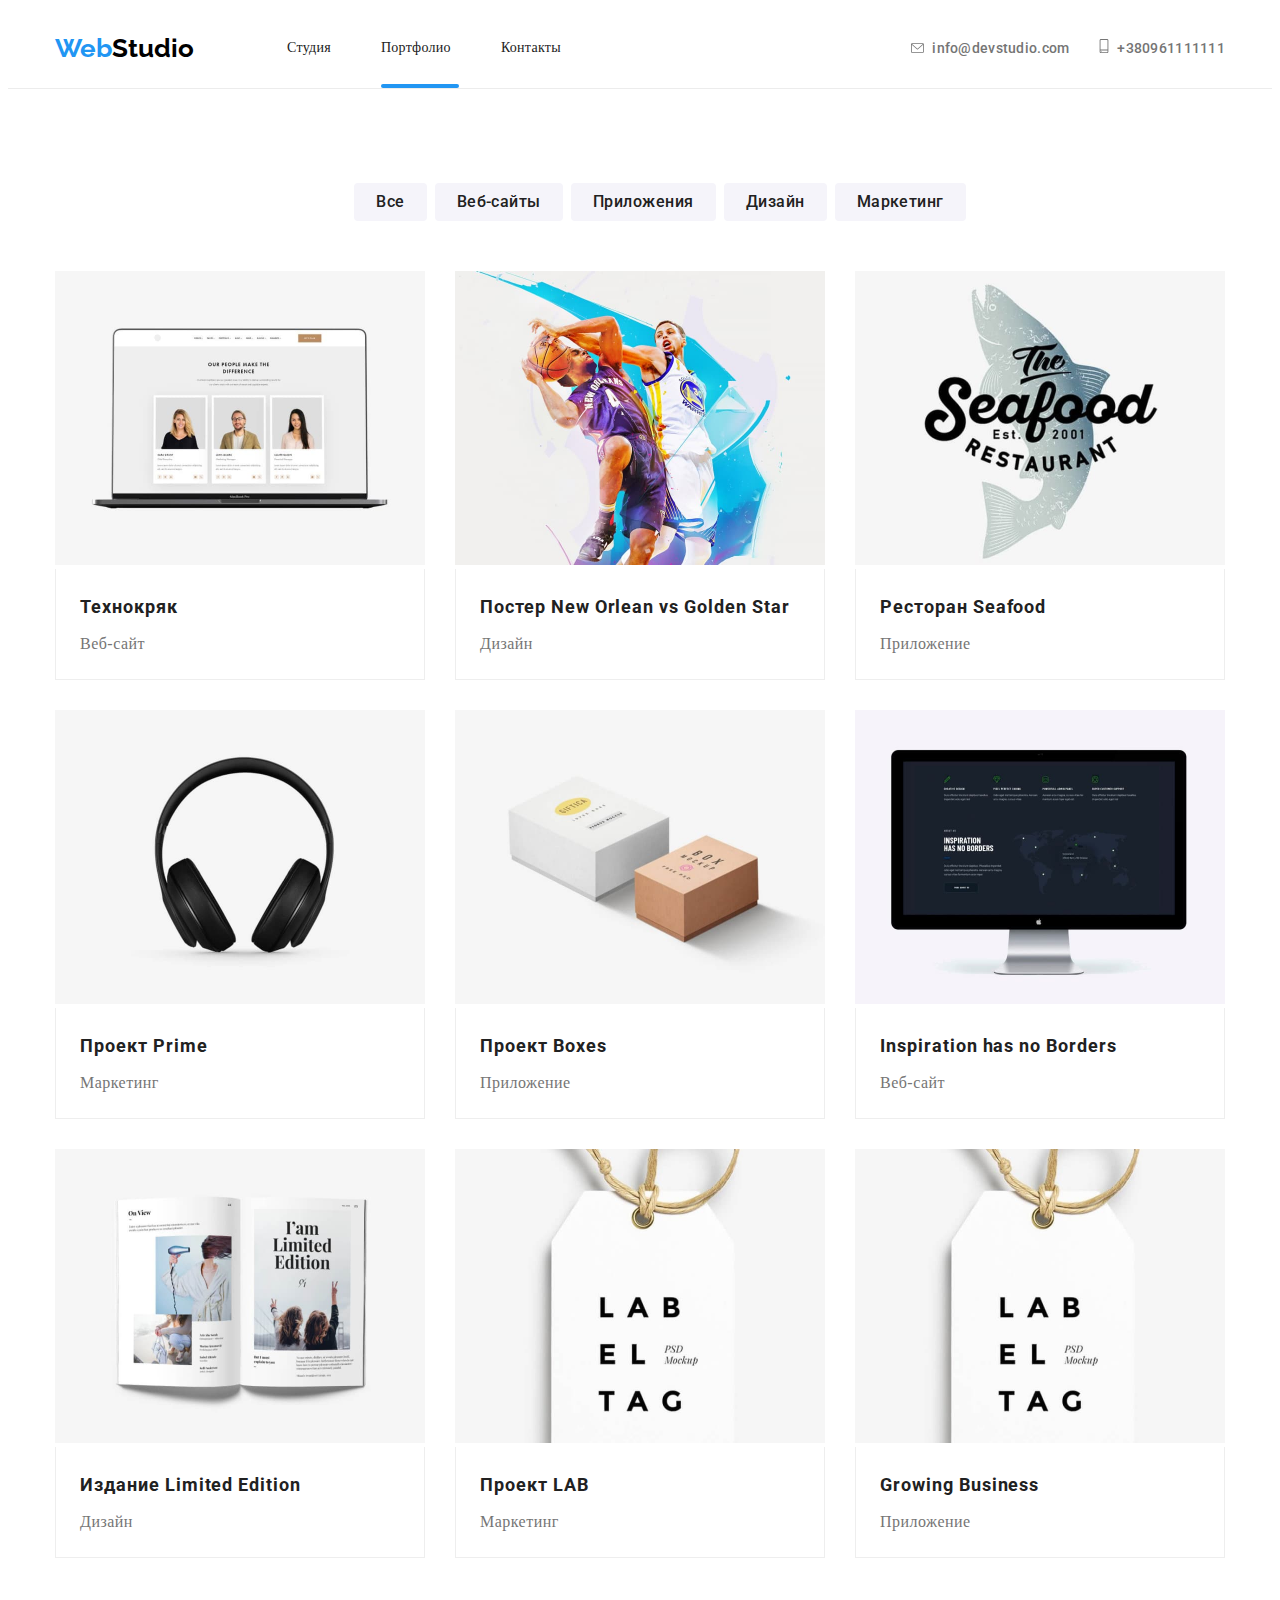
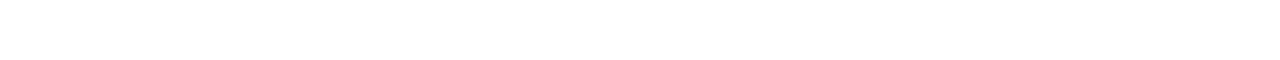
==== portfolio.html @ e7c4af2c "add photo" ====
<!DOCTYPE html>
<html lang="ru">
<head>
    <meta charset="UTF-8">
    <meta http-equiv="X-UA-Compatible" content="IE=edge">
    <meta name="viewport" content="width=device-width, initial-scale=1.0">
    <title>Document</title>
    <link rel="preconnect" href="https://fonts.googleapis.com">
    <link rel="preconnect" href="https://fonts.gstatic.com" crossorigin>
    <link href="https://fonts.googleapis.com/css2?family=Montserrat:wght@400;700&family=Raleway:wght@700&family=Roboto:wght@400;500;700&display=swap" rel="stylesheet">
    <link rel="stylesheet" href="https://cdnjs.cloudflare.com/ajax/libs/modern-normalize/1.1.0/modern-normalize.min.css" integrity="sha512-wpPYUAdjBVSE4KJnH1VR1HeZfpl1ub8YT/NKx4PuQ5NmX2tKuGu6U/JRp5y+Y8XG2tV+wKQpNHVUX03MfMFn9Q==" crossorigin="anonymous" referrerpolicy="no-referrer"/>
    <link rel="stylesheet" href="./css/main.min.css">
</head>
<body class="body-portfolio">
    <!--Header-->
        <header class="page-header">
            <div class="container nav">
            <a href="./index.html" target="_self" class="logo">Web<span class="logo__inner">Studio</span></a>
            <button class="mobile-nav" type="button">
                <svg class="mobile-nav__image" width="24" height="16">
                    <use href="./images/menu_24px.svg#mobile-nav"></use>
                    <use href="./images/spraitlast.svg#icon-close-black"></use>
                </svg>
            </button>
            <nav class="main-nav">
                <ul class="main-nav__list">
                    <li class="main-nav__item"><a class="main-nav__link" href="./index.html">Студия</a></li>
                    <li class="main-nav__item"><a class="main-nav__link link--doubleunderline" href="./portfolio.html">Портфолио</a></li>
                    <li class="main-nav__item"><a class="main-nav__link" href="">Контакты</a></li>
                </ul>
            </nav>
                <ul class="contact">
                    <li class="contact__item">
                        <a class="contact__link" href="mailto:info@devstudio.com">
                            <svg class="contact__icon" width="16" height="12">
                            <use href="./images/spraitlast.svg#icon-envelope"></use>
                            </svg>info@devstudio.com
                        </a>
                    </li>
                    <li class="contact__item">
                        <a class="contact__link" href="tel:+380961111111">
                            <svg class="contact__icon contact__icon--phone" width="10" height="16">
                            <use href="./images/spraitlast.svg#icon-smartphone"></use>
                            </svg>+380961111111
                        </a>
                    </li>
                </ul>
            </div>
        </header>
    <!--Main content-->
    <main class="main">
        <section class="section filter">
            <h1 class="filter__title">Список работ</h1>
            <ul class="filter__list">
                <li class="filter__item"><button type="button" class="button-secondary">Все</button></li>
                <li class="filter__item"><button type="button" class="button-secondary">Веб-сайты</button></li>
                <li class="filter__item"><button type="button" class="button-secondary">Приложения</button></li>
                <li class="filter__item"><button type="button" class="button-secondary">Дизайн</button></li>
                <li class="filter__item"><button type="button" class="button-secondary">Маркетинг</button></li>
            </ul>
            <div class="container examples">
            <ul class="examples__list">
                <li class="examples__item">
                    <a class="examples__link" href="index.html">
                        <div class="examples__overlay">
                            <p class="examples__text">Ресурс предлагает комплексные предложения с разным уровнем функционала и сервисов. Все это
                                позволит посетителю получить
                                исчерпывающие сведения о компании или частном лице.</p>
                            <picture class="examples__picture">
                                <source srcset="./images/project/project-desktop1x.jpg 1200px, 
                                    ./images/project/project-desktop2x.jpg 2x", media="(min-width:1200px)" />
                                <source srcset="./images/project/project1-tab1.jpg    1x,
                                    ./images/project/project1-tab2.jpg 2x",
                                    media="(min-width:768px)" />
                                <img class="" srcset="./images/project/project1-mob2.jpg" src="./images/project/project1-mob1.jpg"
                                 alt="project1" />
                            </picture>
                        </div>
                        <div class="examples__wrapper">
                            <h2 class="examples__title">Технокряк</h2>
                            <p class="examples__paragraph">Веб-сайт</p>
                        </div>
                    </a>
                </li>
                <li class="examples__item">
                    <a class="examples__link" href="index.html">
                        <div class="examples__overlay">
                            <p class="examples__text">Ресурс предлагает комплексные предложения с разным уровнем функционала и сервисов. Все это
                                позволит посетителю получить
                                исчерпывающие сведения о компании или частном лице.</p>
                            <picture class="examples__picture">
                                <source srcset="./images/project/project2-deskt1.jpg 1200px, 
                                    ./images/project/project2-deskt2.jpg 2x", media="(min-width:1200px)" />
                                <source srcset="./images/project/project2-tab1.jpg    1x,
                                    ./images/project/project2-tab2.jpg 2x", media="(min-width:768px)" />
                                <img class="" srcset="./images/project/project2-mob2.jpg" src="./images/project/project2-mob1.jpg" alt="project1" />
                            </picture>
                        </div>
                        <div class="examples__wrapper">
                            <h2 class="examples__title">Постер New Orlean vs Golden Star</h2>
                            <p class="examples__paragraph">Дизайн</p>
                        </div>
                    </a>
                </li>
                <li class="examples__item">
                    <a class="examples__link" href="index.html">
                        <div class="examples__overlay">
                            <p class="examples__text">Ресурс предлагает комплексные предложения с разным уровнем функционала и сервисов. Все это
                                позволит посетителю получить
                                исчерпывающие сведения о компании или частном лице.</p>
                            <picture class="examples__picture">
                                <source srcset="./images/project/project3-deskt1.jpg 1200px, 
                                    ./images/project/project3-deskt2.jpg 2x" , media="(min-width:1200px)" />
                                <source srcset="./images/project/project3-tab1.jpg    1x,
                                    ./images/project/project3-tab2.jpg 2x" , media="(min-width:768px)" />
                                <img class="" srcset="./images/project/project3-mob2.jpg" src="./images/project/project3-mob1.jpg" alt="project1" />
                            </picture>
                        </div>
                        <div class="examples__wrapper">
                            <h2 class="examples__title">Ресторан Seafood</h2>
                            <p class="examples__paragraph">Приложение</p>
                        </div>
                    </a>
                </li>
                <li class="examples__item">
                    <a class="examples__link" href="index.html">
                        <div class="examples__overlay">
                            <p class="examples__text">Ресурс предлагает комплексные предложения с разным уровнем функционала и сервисов. Все это
                                позволит посетителю получить
                                исчерпывающие сведения о компании или частном лице.</p>
                            <picture class="examples__picture">
                                <source srcset="./images/project/project4-deskt1.jpg 1200px, 
                                    ./images/project/project4-deskt2.jpg 2x" , media="(min-width:1200px)" />
                                <source srcset="./images/project/project4-tab1.jpg    1x,
                                    ./images/project/project4-tab2.jpg 2x" , media="(min-width:768px)" />
                                <img class="" srcset="./images/project/project4-mob2.jpg" src="./images/project/project4-mob1.jpg" alt="project1" />
                            </picture>
                        </div>
                        <div class="examples__wrapper">
                            <h2 class="examples__title">Проект Prime</h2>
                            <p class="examples__paragraph">Маркетинг</p>
                        </div>
                    </a>
                </li>
                <li class="examples__item">
                    <a class="examples__link" href="index.html">
                        <div class="examples__overlay">
                            <p class="examples__text">Ресурс предлагает комплексные предложения с разным уровнем функционала и сервисов. Все это
                                    позволит посетителю получить
                                    исчерпывающие сведения о компании или частном лице.</p>
                            <picture class="examples__picture">
                                <source srcset="./images/project/project5-deskt1.jpg 1200px, 
                                    ./images/project/project5-deskt2.jpg 2x" , media="(min-width:1200px)" />
                                <source srcset="./images/project5-tab1.jpg    1x,
                                    ./images/project/project5-tab2.jpg 2x" , media="(min-width:768px)" />
                                <img class="" srcset="./images/project/project5-mob2.jpg" src="./images/project/project5-mob1.jpg" alt="project1" />
                            </picture>
                        </div>
                        <div class="examples__wrapper">
                            <h2 class="examples__title">Проект Boxes</h2>
                            <p class="examples__paragraph">Приложение</p>
                        </div>
                    </a>
                </li>
                <li class="examples__item">
                    <a class="examples__link" href="index.html">
                        <div class="examples__overlay">
                            <p class="examples__text">Ресурс предлагает комплексные предложения с разным уровнем функционала и сервисов. Все это
                                позволит посетителю получить
                                исчерпывающие сведения о компании или частном лице.</p>
                            <picture class="examples__picture">
                                <source srcset="./images/project/project6-deskt1.jpg 1200px, 
                                    ./images/project/project6-deskt2.jpg 2x" , media="(min-width:1200px)" />
                                <source srcset="./images/project6-tab1.jpg    1x,
                                    ./images/project/project6-tab2.jpg 2x" , media="(min-width:768px)" />
                                <img class="" srcset="./images/project/project6-mob2.jpg" src="./images/project/project6-mob1.jpg" alt="project1" />
                            </picture>
                        </div>
                        <div class="examples__wrapper">
                            <h2 class="examples__title">Inspiration has no Borders</h2>
                            <p class="examples__paragraph">Веб-сайт</p>
                        </div>
                    </a>
                </li>
                <li class="examples__item">
                    <a class="examples__link" href="index.html">
                        <div class="examples__overlay">
                            <p class="examples__text">Ресурс предлагает комплексные предложения с разным уровнем функционала и сервисов. Все это
                                позволит посетителю получить
                                исчерпывающие сведения о компании или частном лице.</p>
                            <picture class="examples__picture">
                                <source srcset="./images/project/project7-deskt1.jpg 1200px, 
                                    ./images/project/project7-deskt2.jpg 2x" , media="(min-width:1200px)" />
                                <source srcset="./images/project7-tab1.jpg    1x,
                                    ./images/project/project7-tab2.jpg 2x" , media="(min-width:768px)" />
                                <img class="" srcset="./images/project/project7-mob2.jpg" src="./images/project/project7-mob1" alt="project1" />
                            </picture>
                        </div>
                        <div class="examples__wrapper">
                            <h2 class="examples__title">Издание Limited Edition</h2>
                            <p class="examples__paragraph">Дизайн</p>
                        </div>
                    </a>
                </li>
                <li class="examples__item">
                    <a class="examples__link" href="index.html">
                        <div class="examples__overlay">
                            <p class="examples__text">Ресурс предлагает комплексные предложения с разным уровнем функционала и сервисов. Все это
                                позволит посетителю получить
                                исчерпывающие сведения о компании или частном лице.</p>
                            <picture class="examples__picture">
                                <source srcset="./images/project/project8-deskt1.jpg 1200px, 
                                    ./images/project/project8-deskt2.jpg 2x" , media="(min-width:1200px)" />
                                <source srcset="./images/project8-tab1.jpg    1x,
                                    ./images/project/project8-tab2.jpg 2x" , media="(min-width:768px)" />
                                <img class="" srcset="./images/project/project8-mob2.jpg" src="./images/project/project8-mob1" alt="project1" />
                            </picture>
                        </div>
                        <div class="examples__wrapper">
                            <h2 class="examples__title">Проект LAB</h2>
                            <p class="examples__paragraph">Маркетинг</p>
                        </div>
                    </a>
                </li>
                <li class="examples__item">
                    <a class="examples__link" href="index.html">
                        <div class="examples__overlay">
                            <p class="examples__text">Ресурс предлагает комплексные предложения с разным уровнем функционала и сервисов. Все это позволит посетителю получить
                            исчерпывающие сведения о компании или частном лице.</p>
                            <picture class="examples__picture">
                                <source srcset="./images/project/project8-deskt1.jpg 1200px, 
                                    ./images/project/project8-deskt2.jpg 2x" , media="(min-width:1200px)" />
                                <source srcset="./images/project8-tab1.jpg    1x,
                                    ./images/project/project8-tab2.jpg 2x" , media="(min-width:768px)" />
                                <img class="" srcset="./images/project/project8-mob2.jpg" src="./images/project/project8-mob1" alt="project1" />
                            </picture>
                        </div>
                        <div class="examples__wrapper">
                            <h2 class="examples__title">Growing Business</h2>
                            <p class="examples__paragraph">Приложение</p>
                        </div>
                    </a>
                </li>
            </ul>
            </div>
        </section>
    </main>
    <!--Footer-->
    <!-- <footer class="footer-main">
        <div class="footer-main__wrapper">
            <div class="container footer">
                <a href="./index.html" class="logo">Web<span class="logo__label">Studio</span></a>
                <address>
                    <ul class="footer__list">
                        <li class="footer__item"><a href="./index.html" class="footer__adress">г. Киев, пр-т Леси Украинки,
                                26</a></li>
                        <li class="footer__item"><a href="mailto:info@example.com" class="footer__link">info@example.com</a>
                        </li>
                        <li class="footer__item"><a href="tel:380991111111" class="footer__link">+380991111111</a></li>
                    </ul>
                </address>
            </div>
            <div class="footer-network">
            <h2 class="footer-network__title">Присоединяйтесь</h3>
                <ul class="footer-network__list">
                    <li class="footer-network__item">
                        <a class="footer-network__link" href="">
                            <svg class="footer-network__image" width="20" height="20">
                                <use href="./images/spraitlast.svg#icon-instagram2"></use>
                            </svg>
                        </a>
                    </li>
                    <li class="footer-network__item">
                        <a class="footer-network__link" href="">
                            <svg class="footer-network__image" width="20" height="20">
                                <use href="./images/spraitlast.svg#icon-twitter1"></use>
                            </svg>
                        </a>
                    </li>
                    <li class="footer-network__item">
                        <a class="footer-network__link" href="">
                            <svg class="footer-network__image" width="20" height="20">
                                <use href="./images/spraitlast.svg#icon-facebook1"></use>
                            </svg>
                        </a>
                    </li>
                    <li class="footer-network__item">
                        <a class="footer-network__link" href="">
                            <svg class="footer-network__image" width="20" height="20">
                                <use href="./images/spraitlast.svg#icon-linkedin-1"></use>
                            </svg>
                        </a>
                    </li>
                </ul>
            </div>
            <form class="email-form" name="signup_form" autocomplete="on" novalidate>
                <h3 class="email-form__title">Подпишитесь на рассылку</h3>
                <label class="email-form__label">
                    <input class="email-form__input" type="email" name="email" placeholder="E-mail" />
                </label>
                <button class="email-button" type="submit"><span class="email-button__label">Подписаться</span>
                    <svg class="email-button__image" width="24" height="24">
                        <use href="./images/spraitlast.svg#icon-icon-send"></use>
                    </svg>
                </button>
            </form>
            </div>
        </div>
    </footer> -->
</body>

</html>
---- css/main.min.css ----
.html{box-sizing:border-box}*,*::before,*::after{box-sizing:border-box}.body{background-color:var(--main-white-color);color:var(--primary-text-color);font-family:Roboto,sans-serif;letter-spacing:.03em;font-style:normal}.section{padding:60px 0;max-width:480px;margin:0 auto;padding-left:15px;padding-right:15px}@media screen and (min-width: 768px){.section{padding:60px 0;max-width:768px;margin:0 auto}}@media screen and (min-width: 1200px){.section{padding:94px 0;max-width:1600px;margin:0 auto}}.container{max-width:480px;width:100%;margin:0 auto;margin-left:0;margin-right:0;padding-left:15px;padding-right:15px}@media screen and (min-width: 768px){.container{max-width:768px;margin:0 auto;padding-left:15px;padding-right:15px}}@media screen and (min-width: 1200px){.container{max-width:1200px;margin:0 auto;padding-left:15px;padding-right:15px;padding-bottom:0;padding-top:0}}.logo{color:#2196f3;font-family:"Raleway",sans-serif;font-weight:700;font-size:24px;line-height:2.01;text-decoration:none;margin-bottom:0}@media screen and (min-width: 768px){.logo{color:#2196f3;font-family:"Raleway",sans-serif;font-weight:700;font-size:24px;line-height:1.17;text-decoration:none;margin-bottom:0}}@media screen and (min-width: 1200px){.logo{color:#2196f3;font-family:"Raleway",sans-serif;font-weight:700;font-size:26px;line-height:1.19;text-decoration:none;margin-bottom:0}}.logo>.logo__label{color:#fff}.page-header{background-color:#fff;border-bottom:1px solid #ececec}.nav{display:flex;justify-content:space-between;margin:0 auto}@media screen and (min-width: 768px){.nav{display:flex;align-items:center;justify-content:center;padding-bottom:0;padding-top:0;margin:0 auto}}@media screen and (min-width: 1200px){.nav{width:1200px;margin:0 auto;margin-left:auto;margin-right:auto;padding-left:15px;padding-right:15px}}.logo__inner{color:#000}.main-nav{background-color:#fff;color:#212121;letter-spacing:.02em}.main-nav__list{display:none}@media screen and (min-width: 768px){.main-nav__list{display:flex;margin-left:93px;margin-top:0;margin-bottom:0;padding:0;color:#212121;list-style-type:none}}@media screen and (min-width: 1200px){.main-nav__list{display:flex;margin-left:93px;margin-top:0;margin-bottom:0;padding:0;color:#212121;list-style-type:none}.main-nav__list .main-nav__list .main-nav__item+.main-nav__item{margin-left:50px}}.main-nav__link{display:block;padding-top:32px;padding-bottom:32px;color:#212121;font-weight:500;font-size:14px;line-height:1.14;text-decoration:none;letter-spacing:.02em;transition:color 250ms cubic-bezier(0.4, 0, 0.2, 1);position:relative}.main-nav__link:hover,.main-nav__link:focus{color:#2196f3}.main-nav{display:none}@media screen and (min-width: 768px){.main-nav{display:flex}}@media screen and (min-width: 1200px){.main-nav{display:flex}}@media screen and (min-width: 768px){.main-nav__list{display:flex;margin-left:88px;margin-top:0;margin-bottom:0;padding:0;color:#212121;list-style:none}}@media screen and (min-width: 1200px){.main-nav__list{display:flex;margin-left:93px;margin-top:0;margin-bottom:0;padding:0;color:#212121;list-style:none}}.main-nav__list .main-nav__item+.main-nav__item{margin-left:50px}.main-nav__list .link--underline::after{content:"";position:absolute;min-width:48px;height:4px;left:0;background-color:#2196f3;border-radius:2px;bottom:0;display:inline-block;background-size:cover}.main-nav__list .link--doubleunderline::after{content:"";position:absolute;min-width:78px;height:4px;background-color:#2196f3;border-radius:2px;bottom:0;left:0;display:inline-block;background-size:cover}.link--underline{color:#2196f3;position:relative}.contact{display:none}@media screen and (min-width: 768px){.contact{display:inline-block;background-color:#fff;list-style:none;margin:0;padding:0;margin-left:84px}}@media screen and (min-width: 1200px){.contact{display:flex;background-color:#fff;list-style:none;margin-bottom:0;margin-top:0;margin-left:auto;padding:0;justify-content:center;text-align:center;align-items:flex-end}}.contact.contact__item+.contact__item{margin-left:30px}.contact__item{display:flex;align-items:center;justify-content:center;padding:0;text-align:center;margin-left:0}@media screen and (min-width: 768px){.contact__item{display:inline-block;background-color:#fff;list-style:none;padding:0}.contact__item:not(:last-child){margin-bottom:10px}}@media screen and (min-width: 1200px){.contact__item{display:flex;justify-content:center;align-items:center;padding:0;text-align:center;margin-left:0}.contact__item:not(:last-child){margin-right:30px;margin-bottom:0}}.contact__icon{cursor:pointer;margin-right:8px;fill:#757575;transition:fill 250ms cubic-bezier(0.4, 0, 0.2, 1)}.contact__icon .contact__link:hover,.contact__link:focus .contact__icon{fill:#2196f3}.contact__link{color:#757575;letter-spacing:.02em;text-decoration:none;font-family:"Roboto",sans-serif;font-weight:500;font-size:14px;line-height:1.17;transition:color 250ms cubic-bezier(0.4, 0, 0.2, 1)}@media screen and (min-width: 768px){.contact__link{font-size:12px}.contact__link:not(:last-child){margin-bottom:10px}}@media screen and (min-width: 1200px){.contact__link{font-size:14px}}.contact__link:hover,.contact__link:focus{color:#2196f3}.contact__icon{cursor:pointer;margin-right:10px;fill:#757575;transition:fill 250ms cubic-bezier(0.4, 0, 0.2, 1)}.contact__link:hover .contact__icon,.contact__link:focus .contact__icon{fill:#2196f3}@media screen and (min-width: 768px){.contact__icon{width:13px;height:10px;margin-right:8px}}.mobile-nav{margin-right:0}@media screen and (min-width: 768px){.mobile-nav{display:none}}@media screen and (min-width: 1200px){.mobile-nav{display:none}}@media screen and (min-width: 768px){.contact__icon--phone{width:10px;height:14px}}.hero{background-color:#2f303a;height:400px;padding:118px 0;background-color:#fff;text-align:center;background-image:linear-gradient(rgba(47, 48, 58, 0.4), rgba(47, 48, 58, 0.4)),url("/images/hero-mobile.jpg");background-position:center;background-size:cover;background-repeat:no-repeat}@media screen and (min-width: 768px){.hero{background-image:linear-gradient(rgba(47, 48, 58, 0.4), rgba(47, 48, 58, 0.4)),url("/images/tablet-hero.jpg")}}@media screen and (min-width: 1200px){.hero{height:600px;padding:200px 0;background-image:linear-gradient(rgba(47, 48, 58, 0.4), rgba(47, 48, 58, 0.4)),url("../images/hero.jpg")}}.hero__title{color:#fff;font-weight:900;font-size:26px;line-height:1.36;text-align:center;letter-spacing:.06em;text-transform:uppercase;margin-bottom:30px;margin-top:0}@media screen and (min-width: 1200px){.hero__title{font-size:44px}}.hero__wrapper{text-align:center;position:relative}.hero__button{background-color:#2196f3;color:#fff;font-weight:700;font-size:16px;line-height:1.87;letter-spacing:.06em;cursor:pointer;font-family:inherit;border-radius:4px;min-width:200px;padding:10px 32px}.hero__button:hover,.hero__button:focus{color:var #fff;background-color:#188ce8}.button-secondary{color:#212121;background:#f5f4fa;cursor:pointer;font-weight:500;font-size:16px;line-height:1.62;letter-spacing:.03em;font-family:inherit;border-radius:4px;padding:6px 22px;border:none;font-family:"Roboto",sans-serif}.filter__list .filter__item+.filter__item{margin-left:8px}.button-secondary:hover,.button-secondary:focus{color:#fff;background-color:#2196f3;cursor:pointer;box-shadow:0px 3px 1px rgba(0,0,0,.1),0px 1px 2px rgba(0,0,0,.08),0px 2px 2px rgba(0,0,0,.12)}.chekbox-button{display:block;text-align:center;background-color:#2196f3;border:none;width:200px;padding:10px 55px;align-items:center;margin:0 auto;box-shadow:0px 4px 4px rgba(0,0,0,.15);border-radius:4px;cursor:pointer}.chekbox-button:hover,.chekbox-button:focus{background-color:#188ce8}.benefits__heading{background-color:#fff;color:rgba(0,0,0,0);font-size:0}.benefits__list{list-style-type:none;display:flex;flex-wrap:wrap;margin-top:0;padding-left:0}@media screen and (min-width: 1200px){.benefits__list{margin-bottom:0}}.benefits__item{width:100%}@media screen and (min-width: 768px){.benefits__item{width:calc((100% - 30px)/2)}.benefits__item:nth-child(odd){margin-right:30px}}@media screen and (min-width: 1200px){.benefits__item{width:270px;display:block;margin-left:0}.benefits__item:not(:last-child){margin-right:30px}}.benefits__item:not(:last-child){margin-bottom:30px}.benefits__thumb{padding:25px;text-align:center;margin-bottom:30px;width:100%;height:120px;border-radius:4px;background-color:#f5f4fa}@media screen and (min-width: 768px){.benefits__thumb{padding:25px;width:354px}}@media screen and (min-width: 1200px){.benefits__thumb{padding:25px;align-items:center;margin-bottom:30px;width:270px;height:120px;border-radius:4px;background-color:#f5f4fa}}.benefits__title{font-weight:700;font-size:14px;line-height:1.14;text-transform:uppercase;letter-spacing:.03em;margin-bottom:10px;margin-top:30px;text-align:center}.benefits__text{background-color:#fff;color:#757575;font-weight:400;font-size:14px;line-height:1.71;letter-spacing:.03em;margin-bottom:0}.benefits__icon{width:70px;height:70px}.work{background-color:#fff;padding-top:0}.work__title{color:#212121;font-weight:700;font-size:36px;line-height:1.16;text-align:center;margin-top:0;margin-bottom:50px}.work__list{display:flex;list-style-type:none;margin-top:0;margin-bottom:0;padding-left:0;padding-right:0}.work__item{position:relative}.work__wrapper{position:relative;margin-bottom:0;margin-top:0}.work__list .work__item:not(:last-child){margin-right:30px}.work__image{display:block}.work__text{display:inline-block;position:absolute;left:0;bottom:0;width:100%;padding-top:27px;padding-bottom:27px;font-weight:700;font-size:14px;line-height:1.14;text-align:center;text-transform:uppercase;color:#fff;background-color:rgba(47,48,58,.8);margin-bottom:0;margin-top:0}.section.work{display:none}@media screen and (min-width: 1200px){.section.work{display:flex}}.team{background-color:#f5f4fa;color:#212121}.team__heading{color:#212121;font-weight:700;font-size:36px;line-height:1.16;text-align:center;margin-top:0;margin-bottom:50px}.team__list{list-style-type:none;margin-bottom:0;margin-top:0;padding-left:0;padding-right:0}@media screen and (min-width: 768px){.team__list{display:flex;flex-wrap:wrap}}@media screen and (min-width: 1200px){.team__list{display:flex;flex-wrap:wrap;justify-content:space-between}}.team__card{background-color:#fff;color:#212121;max-width:480px;width:100%;text-align:center;box-shadow:0px 1px 3px rgba(0,0,0,.12),0px 1px 1px rgba(0,0,0,.14),0px 2px 1px rgba(0,0,0,.2);border-radius:0px 0px 4px 4px}@media screen and (min-width: 1200px){.team__card{width:270px}}.team__wrapper{padding-top:30px}.team__title{font-weight:500;font-size:16px;line-height:1.19;margin-top:0;margin-bottom:10px}.team__post{color:#757575;font-weight:400;font-size:16px;line-height:1.19;margin-top:0;margin-bottom:0}.team__item:not(:last-child){margin-right:0;margin-bottom:30px}@media screen and (min-width: 1200px){.team__item:not(:last-child){margin-right:30px;margin-bottom:0}}@media screen and (min-width: 768px){.team__item{width:calc((100% - 30px)/2)}.team__item:nth-child(2n+1){margin-right:30px}}@media screen and (min-width: 1200px){.team__item{width:calc((100% - 90px)/4)}}.team-network{list-style:none;display:flex;justify-content:center;padding-left:32px;padding-right:32px;padding-bottom:30px;margin-top:16px}.team-network__link{display:flex;width:44px;height:44px;border-radius:50%;background-color:#fff;background-repeat:no-repeat;justify-content:center;align-items:center;fill:#afb1b8;transition:background-color 250ms cubic-bezier(0.4, 0, 0.2, 1)}.team-network__link:hover,.team-network__link:focus{background-color:#2196f3}.team-network__link:hover,.team-network__link:focus{fill:#fff}.team-network__wrapper{display:flex;text-align:center}.team-network__wrapper:hover{color:#2196f3}.team__img{max-width:100%}.customer__title{font-weight:700px;font-size:36px;line-height:1.17;text-align:center;margin-bottom:30px;margin-top:0}.customer__list{list-style:none;margin-top:0;margin-bottom:0;display:flex;justify-content:space-between;padding-left:0;flex-wrap:wrap}@media screen and (min-width: 1200px){.customer__list{flex-wrap:nowrap}}.customer__link{height:100%;display:flex;height:92px;border:1px solid #afb1b8;border-radius:4px;justify-content:center;align-items:center;fill:#afb1b8;transition:fill 250ms cubic-bezier(0.4, 0, 0.2, 1)}.customer__link:hover,.customer__link:focus{fill:#2196f3;border-color:#2196f3}.customer__image{width:106px;height:60px}.customer__item{flex-basis:calc((100% - 30px)/2);margin-bottom:30px}@media screen and (min-width: 768px){.customer__item{flex-basis:calc((100% - 60px)/3);width:226px}}@media screen and (min-width: 1200px){.customer__item{width:170px}}@media screen and (min-width: 768px){.customer__item:nth-child(-n+3){margin-bottom:30px}}@media screen and (min-width: 1200px){.customer__item:nth-child(-n+3){margin-bottom:0}}.customer__item:nth-child(n+5):nth-child(-n+6){margin-bottom:0}.customer__item:nth-child(n+4):nth-child(-n+6){margin-bottom:0}@media screen and (min-width: 768px){.customer__item:nth-child(n+4):nth-child(-n+6){margin-bottom:0x}}@media screen and (min-width: 1200px){.customer__item:nth-child(n+4):nth-child(-n+6){margin-bottom:0}}@media screen and (min-width: 1200px){.customer__link{width:170px}}.team-network__item:not(:last-child){margin-right:10px}.container.customer{max-width:480px;width:100%;margin:0 auto}@media screen and (min-width: 768px){.container.customer{max-width:768px;width:100%;margin:0 auto}}@media screen and (min-width: 1200px){.container.customer{max-width:1200px;width:100%}}.footer-main{background-color:#2f303a;color:#fff;padding-top:60px;padding-bottom:60px;display:block;position:relative;height:603px}@media screen and (min-width: 768px){.footer-main{height:603px}}@media screen and (min-width: 1200px){.footer-main{display:flex;height:252px}}.footer-main__wrapper{display:block;margin:0 auto;margin-left:auto;margin-right:auto;padding-left:15px;padding-right:15px;max-width:480px;width:100%;text-align:center}@media screen and (min-width: 768px){.footer-main__wrapper{max-width:768px;display:flex;flex-wrap:wrap;justify-content:space-around}}@media screen and (min-width: 1200px){.footer-main__wrapper{display:flex;max-width:1200px;margin:0 auto;margin-left:auto;margin-right:auto;padding-left:15px;padding-right:15px;align-items:baseline}}.container.footer{display:inline-block;padding:0px;margin-left:0;margin-right:0;margin-bottom:60px}@media screen and (min-width: 768px){.container.footer{width:232px}}@media screen and (min-width: 1200px){.container.footer{width:231px;padding:0px;margin-left:0;margin-right:70px}}.footer__adress{color:#fff;font-weight:400;font-size:14px;line-height:1.71;text-decoration:none;font-style:normal}.footer__adress:hover,.footer__adress:focus{color:#2196f3}.footer__link{color:rgba(255,255,255,.6);font-family:"Roboto",sans-serif;font-weight:400;font-size:14px;line-height:1.71;text-decoration:none;font-style:normal}.footer__link:hover,.footer__link:focus{color:#2196f3}.footer__list{list-style-type:none;margin:0;vertical-align:auto;padding-left:0;margin-top:20px;width:231px;height:81px;display:inline-block;flex-wrap:wrap;padding:0px}.footer__item:not(:last-child){margin-bottom:9px}.footer-network{height:80px;margin-bottom:60px}@media screen and (min-widht: 1200px){.footer-network{display:flex;flex-wrap:wrap;width:206px;height:80px;margin-top:0;margin-left:0;margin-bottom:0;margin-right:93px}}.footer-network__title{text-transform:uppercase;font-family:"Roboto",sans-serif;font-size:14px;line-height:1.17;font-weight:700px;margin-bottom:20px;text-align:center;margin-top:0}.footer-network__list{display:flex;flex-wrap:wrap;justify-content:center;list-style:none;padding-left:0;margin-top:0;margin-bottom:0}@media screen and (min-widht: 1200px){.footer-network__list{justify-content:space-evenly;list-style:none;padding-left:0;margin-top:0;margin-bottom:0}}.footer-network__item{width:44px;height:44px}.footer-network__item:not(:last-child){margin-right:10px}.footer-network__link{display:flex;width:44px;height:44px;border-radius:50%;background-color:rgba(255,255,255,.1);background-repeat:no-repeat;justify-content:center;align-items:center;transition:background-color 250ms cubic-bezier(0.4, 0, 0.2, 1)}.footer-network__link:hover,.footer-network__link:focus{background-color:#2196f3}.footer-network__image{display:flex;fill:#fff;text-align:center}.email-form__title{color:#fff;font-size:14px;line-height:16.41px;font-weight:700;font-family:"Roboto",sans-serif;text-transform:uppercase;margin-bottom:20px;margin-top:0}.email-form__input{background-color:#2f303a;border:1px solid rgba(255,255,255,.3);filter:drop-shadow(0px 4px 4px rgba(0, 0, 0, 0.15));border-radius:4px;max-width:450px;width:100%;height:50px;margin-right:0;margin-top:0;padding-top:15px;padding-bottom:15px;padding-left:16px;margin-bottom:20px;color:#fff}@media screen and (min-width: 768px){.email-form__input{width:450px}}@media screen and (min-width: 1200px){.email-form__input{max-width:358px}}.email-button{background-color:#2196f3;width:200px;margin:0;background:#2196f3;border-radius:4px;position:absolute;border:none;cursor:pointer;padding:10px 29px;text-align:center;box-shadow:none;transition:box-shadow 250ms cubic-bezier(0.4, 0, 0.2, 1);display:block}@media screen and (min-widht: 1200px){.email-button{display:flex}}.email-button__image{fill:#fff;vertical-align:middle;margin-left:10px}.email-button__label{color:#fff;font-size:16px;line-height:30px;font-weight:700;font-family:"Roboto",sans-serif;margin:0;padding:0}.email-button:hover{box-shadow:0px 4px 4px rgba(0,0,0,.15);background-color:#188ce8}.email-form__wrapper{display:block}@media screen and (min-widht: 768px){.email-form__wrapper{display:flex}}.email-button__wrapper{margin:0 auto;max-width:200px;width:100%}@media screen and (min-widht: 768px){.email-button__wrapper{margin-top:20px}}@media screen and (min-widht: 1200px){.email-button__wrapper{margin:0}}.backdrop{position:fixed;top:0;left:0;width:100%;height:100%;transition:opacity 250ms cubic-bezier(0.4, 0, 0.2, 1),visibility 250ms cubic-bezier(0.4, 0, 0.2, 1);visibility:visible;opacity:1;background-color:rgba(0,0,0,.3)}.backdrop.is-hidden{opacity:0;pointer-events:none;visibility:hidden}.modal{position:absolute;top:50%;left:50%;width:528px;background-color:#fff;transform:translate(-50%, -50%);transition:transform 250ms cubic-bezier(0.4, 0, 0.2, 1);box-shadow:0px 1px 3px rgba(0,0,0,.12),0px 1px 1px rgba(0,0,0,.14),0px 2px 1px rgba(0,0,0,.2);border-radius:4px;padding:40px}.modal__button{width:30px;height:30px;margin:0;padding:0;cursor:pointer;border-radius:50%;background:#fff;border:1px solid rgba(0,0,0,.1);position:absolute;top:8px;right:8px;padding:5px;transition:fill 250ms cubic-bezier(0.4, 0, 0.2, 1)}.modal__button:hover,.modal__button:focus{fill:#2196f3}.modal__title{font-family:"Roboto",sans-serif;font-weight:700;font-size:20px;line-height:23.44px;text-align:center;margin-bottom:12px;margin-top:0}.modal__span{font-family:"Roboto",sans-serif;font-weight:400;font-size:12px;line-height:14.06px;color:#757575;margin-bottom:4px;display:block}.modal__span:not(:last-child){margin-top:10px}.modal__span:last-child{margin-top:0}.modal__wrapper{display:flex;justify-content:center;margin-left:0;margin-right:0;position:relative}.modal__image{fill:#000;position:absolute;top:50%;left:10px;transform:translateY(-50%);transition:fill 250ms cubic-bezier(0.4, 0, 0.2, 1)}.modal__image:hover{fill:#2196f3}.modal__input{width:448px;height:40px;border:1px solid rgba(33,33,33,.2);border-radius:4px;padding:8px 8px 8px 42px;outline:none;color:#757575;cursor:pointer;transition:border-color 250ms cubic-bezier(0.4, 0, 0.2, 1)}.modal__input:hover,.modal__input:focus{border:1px solid #2196f3}.modal__input:hover+.modal__image{fill:#2196f3}.modal__input:hover+.modal__image{fill:#2196f3}.modal__coments{width:448px;height:120px;border:1px solid rgba(33,33,33,.2);border-radius:4px;resize:none;padding:12px 16px;outline:none;color:#757575;cursor:pointer;transition:border-color 250ms cubic-bezier(0.4, 0, 0.2, 1)}.modal__coments:hover,.modal__coments:focus{border:1px solid #2196f3}.modal__coments::placeholder{font-family:"Roboto",sans-serif;font-style:normal;font-weight:400;font-size:12px;line-height:14px;letter-spacing:.01em;color:rgba(117,117,117,.5);cursor:pointer}.chekbox>span{font-family:"Roboto",sans-serif;font-style:normal;font-weight:400;font-size:14px;line-height:1.71;letter-spacing:.03em;color:#757575}.chekbox__hidden{position:absolute;white-space:nowrap;width:1px;height:1px;overflow:hidden;border:0;padding:0;clip:rect(0 0 0 0);clip-path:inset(50%);margin:-1px}.chekbox__hidden:checked+.checkbox__image{opacity:1;background-color:#2196f3}.chekbox{display:flex;align-items:center;height:24px;margin-bottom:30px;margin-top:20px;margin-left:0;margin-right:0;padding-left:20px}.chekbox__image{fill:#fff;position:absolute;opacity:0;background-color:#fff}.chekbox__fake{border:2px solid #000;width:16px;height:15px;margin-right:7px;border-radius:2px}.chekbox__link{text-decoration:none;color:#2196f3}.chekbox-button__label{font-family:"Roboto",sans-serif;font-size:16px;line-height:1.87;color:#fff;padding:0}.chekbox__hidden:checked+.chekbox__image{opacity:1;background-color:#2196f3}.main{background-color:#fff}.filter__title{color:rgba(0,0,0,0);font-size:0}.filter__list{list-style-type:none;display:flex;flex-wrap:wrap;justify-content:start;padding-bottom:50px;margin-top:0;margin-bottom:0;padding-left:0}@media screen and (min-width: 1200px){.filter__list{justify-content:center;padding-bottom:50px;margin-top:0;margin-bottom:0;flex-wrap:nowrap;padding-left:40px}}.filter__item:nth-child(n+4):nth-child(-n+5){margin-top:15px}@media screen and (min-width: 768px){.filter__item:nth-child(n+4):nth-child(-n+5){margin-top:0}}@media screen and (min-width: 1200px){.filter__item:nth-child(n+4):nth-child(-n+5){margin-top:0}}.filter__list{display:flex;flex-wrap:wrap;flex-basis:calc((100% - 16px)/3)}@media screen and (min-width: 768px){.filter__list{flex-wrap:nowrap;flex-basis:100%;justify-content:center}}@media screen and (min-width: 1200px){.filter__list{margin-top:0}}.examples__list{list-style-type:none;letter-spacing:.06em;display:flex;flex-wrap:wrap;margin-top:0;margin-bottom:0;padding:0}.examples__title{font-family:"Roboto",sans-serif;font-weight:700;font-size:18px;line-height:2;margin-bottom:4px;margin-top:0}.examples__link{background-color:#fff;color:#212121;text-decoration:none;display:flex;flex-direction:column}.examples__link:hover,.examples__link:focus{box-shadow:0px 1px 1px rgba(0,0,0,.12),0px 4px 4px rgba(0,0,0,.06),1px 4px 6px rgba(0,0,0,.16)}.examples__paragraph{color:#757575;font-weight:400;font-size:16px;line-height:1.88;letter-spacing:.03em;margin-bottom:0;margin-top:0}.examples__item{width:370px;margin-right:30px;margin-bottom:30px;cursor:pointer}.examples__item:nth-last-child(-n+3){margin-bottom:0}.examples__item:nth-child(3n){margin-right:0}.examples__wrapper{display:flex;flex-direction:column;text-align:justify;padding:20px 24px;border-right:1px solid #eee;border-bottom:1px solid #eee;border-left:1px solid #eee}.examples__text{display:inline-block;position:absolute;top:0;left:0;width:100%;height:100%;padding:63px 24px;color:#fff;font-size:18px;font-weight:400;line-height:1.55;text-align:left;background-color:rgba(33,150,243,.9);margin-top:0;transition:transform 250ms cubic-bezier(0.4, 0, 0.2, 1);transform:translateY(100%)}.examples__overlay{position:relative;overflow:hidden}.container.examples{display:flex;flex-wrap:wrap}.examples__link:hover .examples__text,.examples__link:focus .examples__text{transform:translateY(0)}.examples__overlay>img{display:block}/*# sourceMappingURL=main.min.css.map */
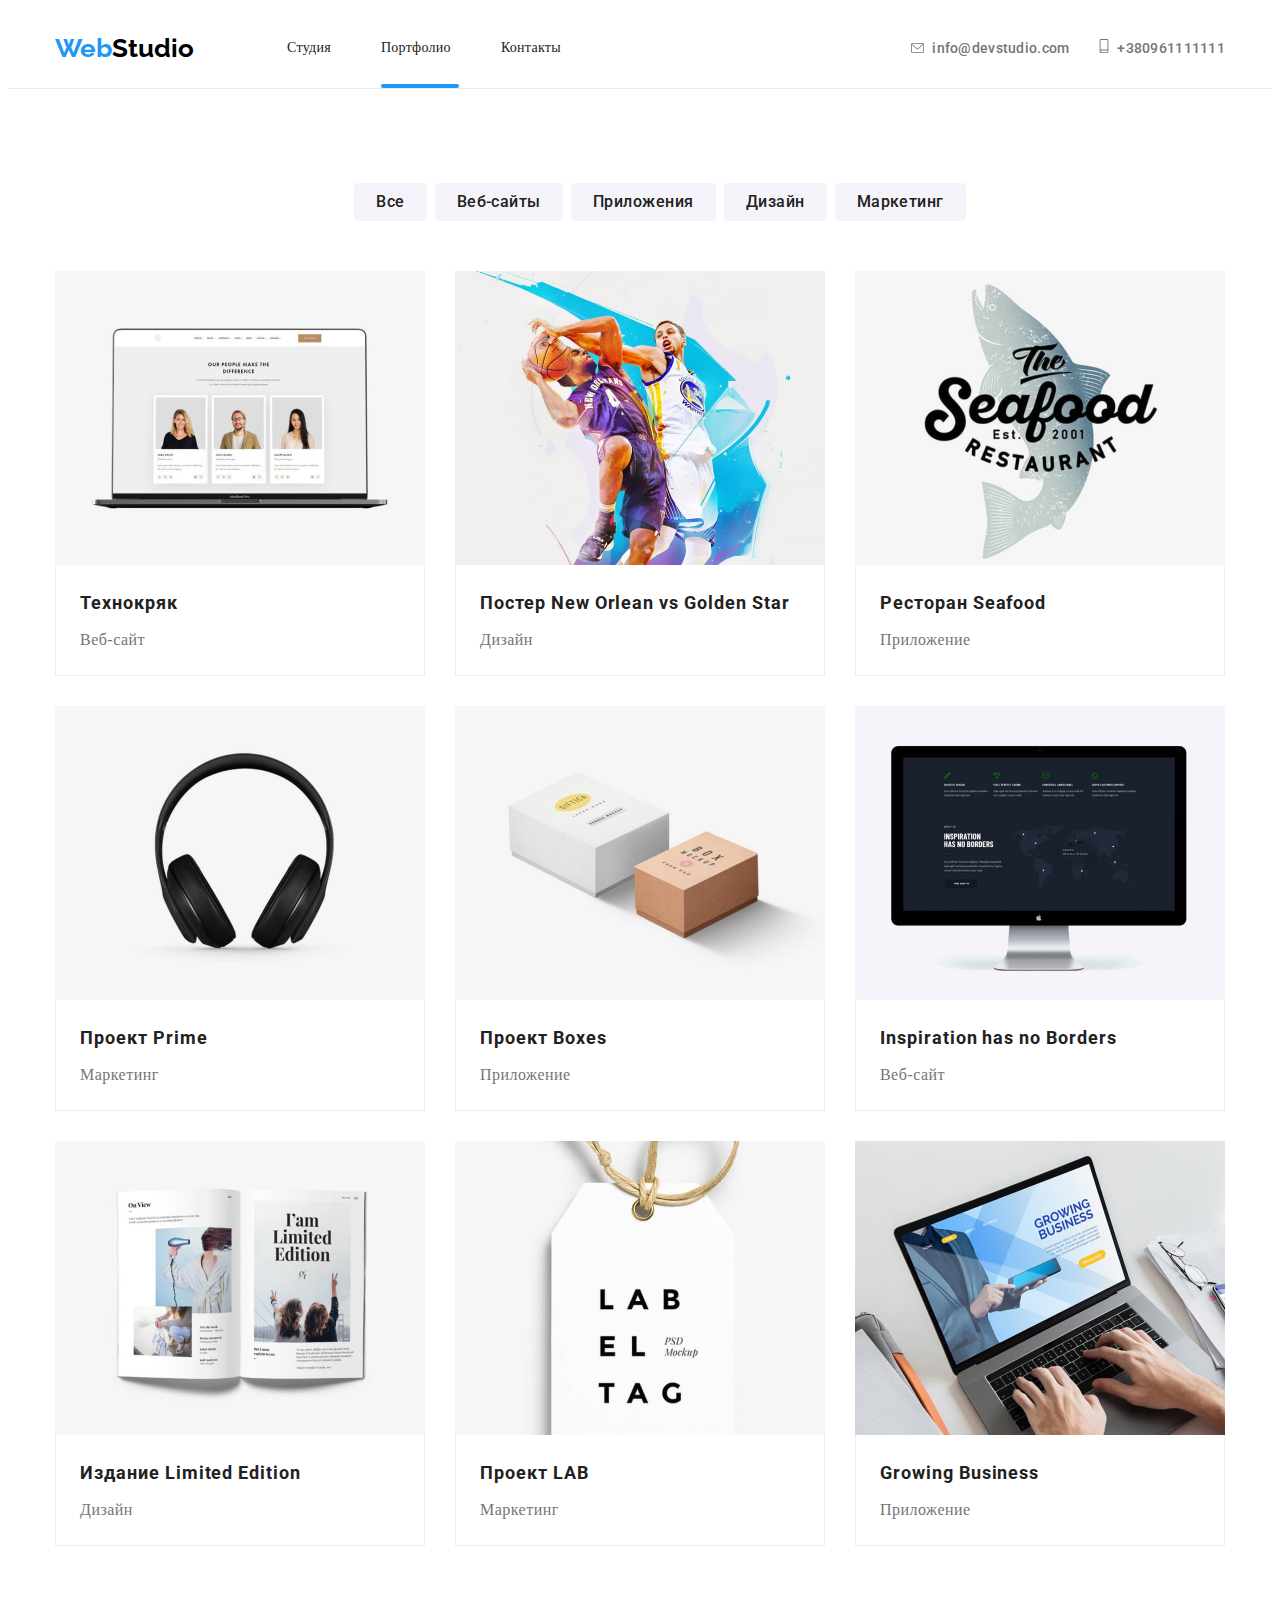
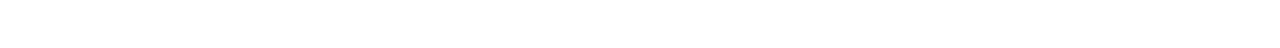
==== commit 59d7660e: "add photo portfolio" ====
--- a/portfolio.html
+++ b/portfolio.html
@@ -72,8 +72,7 @@
                                 <source srcset="./images/project/project1-tab1.jpg    1x,
                                     ./images/project/project1-tab2.jpg 2x",
                                     media="(min-width:768px)" />
-                                <img class="" srcset="./images/project/project1-mob2.jpg" src="./images/project/project1-mob1.jpg"
-                                 alt="project1" />
+                                <img class="examples_image" srcset="./images/project/project1-mob2.jpg" src="./images/project/project1-mob1.jpg" alt="project1" width="450"/>
                             </picture>
                         </div>
                         <div class="examples__wrapper">
@@ -93,7 +92,7 @@
                                     ./images/project/project2-deskt2.jpg 2x", media="(min-width:1200px)" />
                                 <source srcset="./images/project/project2-tab1.jpg    1x,
                                     ./images/project/project2-tab2.jpg 2x", media="(min-width:768px)" />
-                                <img class="" srcset="./images/project/project2-mob2.jpg" src="./images/project/project2-mob1.jpg" alt="project1" />
+                                <img class="examples_image" srcset="./images/project/project2-mob2.jpg" src="./images/project/project2-mob1.jpg" alt="project1" width="450"/>
                             </picture>
                         </div>
                         <div class="examples__wrapper">
@@ -113,7 +112,7 @@
                                     ./images/project/project3-deskt2.jpg 2x" , media="(min-width:1200px)" />
                                 <source srcset="./images/project/project3-tab1.jpg    1x,
                                     ./images/project/project3-tab2.jpg 2x" , media="(min-width:768px)" />
-                                <img class="" srcset="./images/project/project3-mob2.jpg" src="./images/project/project3-mob1.jpg" alt="project1" />
+                                <img class="examples_image" srcset="./images/project/project3-mob2.jpg" src="./images/project/project3-mob1.jpg" alt="project1" width="450"/>
                             </picture>
                         </div>
                         <div class="examples__wrapper">
@@ -133,7 +132,7 @@
                                     ./images/project/project4-deskt2.jpg 2x" , media="(min-width:1200px)" />
                                 <source srcset="./images/project/project4-tab1.jpg    1x,
                                     ./images/project/project4-tab2.jpg 2x" , media="(min-width:768px)" />
-                                <img class="" srcset="./images/project/project4-mob2.jpg" src="./images/project/project4-mob1.jpg" alt="project1" />
+                                <img class="examples_image" srcset="./images/project/project4-mob2.jpg" src="./images/project/project4-mob1.jpg" alt="project1" width="450"/>
                             </picture>
                         </div>
                         <div class="examples__wrapper">
@@ -153,7 +152,7 @@
                                     ./images/project/project5-deskt2.jpg 2x" , media="(min-width:1200px)" />
                                 <source srcset="./images/project5-tab1.jpg    1x,
                                     ./images/project/project5-tab2.jpg 2x" , media="(min-width:768px)" />
-                                <img class="" srcset="./images/project/project5-mob2.jpg" src="./images/project/project5-mob1.jpg" alt="project1" />
+                                <img class="examples_image" srcset="./images/project/project5-mob2.jpg" src="./images/project/project5-mob1.jpg" alt="project1" width="450"/>
                             </picture>
                         </div>
                         <div class="examples__wrapper">
@@ -173,7 +172,7 @@
                                     ./images/project/project6-deskt2.jpg 2x" , media="(min-width:1200px)" />
                                 <source srcset="./images/project6-tab1.jpg    1x,
                                     ./images/project/project6-tab2.jpg 2x" , media="(min-width:768px)" />
-                                <img class="" srcset="./images/project/project6-mob2.jpg" src="./images/project/project6-mob1.jpg" alt="project1" />
+                                <img class="examples_image" srcset="./images/project/project6-mob2.jpg" src="./images/project/project6-mob1.jpg" alt="project1" width="450"/>
                             </picture>
                         </div>
                         <div class="examples__wrapper">
@@ -193,7 +192,7 @@
                                     ./images/project/project7-deskt2.jpg 2x" , media="(min-width:1200px)" />
                                 <source srcset="./images/project7-tab1.jpg    1x,
                                     ./images/project/project7-tab2.jpg 2x" , media="(min-width:768px)" />
-                                <img class="" srcset="./images/project/project7-mob2.jpg" src="./images/project/project7-mob1" alt="project1" />
+                                <img class="examples_image" srcset="./images/project/project7-mob2.jpg" src="./images/project/project7-mob1" alt="project1" width="450"/>
                             </picture>
                         </div>
                         <div class="examples__wrapper">
@@ -213,7 +212,7 @@
                                     ./images/project/project8-deskt2.jpg 2x" , media="(min-width:1200px)" />
                                 <source srcset="./images/project8-tab1.jpg    1x,
                                     ./images/project/project8-tab2.jpg 2x" , media="(min-width:768px)" />
-                                <img class="" srcset="./images/project/project8-mob2.jpg" src="./images/project/project8-mob1" alt="project1" />
+                                <img class="examples_image" srcset="./images/project/project8-mob2.jpg" src="./images/project/project8-mob1" alt="project1" width="450"/>
                             </picture>
                         </div>
                         <div class="examples__wrapper">
@@ -228,11 +227,11 @@
                             <p class="examples__text">Ресурс предлагает комплексные предложения с разным уровнем функционала и сервисов. Все это позволит посетителю получить
                             исчерпывающие сведения о компании или частном лице.</p>
                             <picture class="examples__picture">
-                                <source srcset="./images/project/project8-deskt1.jpg 1200px, 
-                                    ./images/project/project8-deskt2.jpg 2x" , media="(min-width:1200px)" />
-                                <source srcset="./images/project8-tab1.jpg    1x,
-                                    ./images/project/project8-tab2.jpg 2x" , media="(min-width:768px)" />
-                                <img class="" srcset="./images/project/project8-mob2.jpg" src="./images/project/project8-mob1" alt="project1" />
+                                <source srcset="./images/project/project9-deskt1.jpg 1200px, 
+                                    ./images/project/project9-deskt2.jpg 2x", media="(min-width:1200px)" />
+                                <source srcset="./images/project9-tab1.jpg    1x,
+                                    ./images/project/project9-tab2.jpg 2x", media="(min-width:768px)" />
+                                <img class="examples_image" srcset="./images/project/project9-mob2.jpg" src="./images/project/project9-mob1" alt="project1" width="450" />
                             </picture>
                         </div>
                         <div class="examples__wrapper">
--- a/css/main.min.css
+++ b/css/main.min.css
@@ -1 +1 @@
-.html{box-sizing:border-box}*,*::before,*::after{box-sizing:border-box}.body{background-color:var(--main-white-color);color:var(--primary-text-color);font-family:Roboto,sans-serif;letter-spacing:.03em;font-style:normal}.section{padding:60px 0;max-width:480px;margin:0 auto;padding-left:15px;padding-right:15px}@media screen and (min-width: 768px){.section{padding:60px 0;max-width:768px;margin:0 auto}}@media screen and (min-width: 1200px){.section{padding:94px 0;max-width:1600px;margin:0 auto}}.container{max-width:480px;width:100%;margin:0 auto;margin-left:0;margin-right:0;padding-left:15px;padding-right:15px}@media screen and (min-width: 768px){.container{max-width:768px;margin:0 auto;padding-left:15px;padding-right:15px}}@media screen and (min-width: 1200px){.container{max-width:1200px;margin:0 auto;padding-left:15px;padding-right:15px;padding-bottom:0;padding-top:0}}.logo{color:#2196f3;font-family:"Raleway",sans-serif;font-weight:700;font-size:24px;line-height:2.01;text-decoration:none;margin-bottom:0}@media screen and (min-width: 768px){.logo{color:#2196f3;font-family:"Raleway",sans-serif;font-weight:700;font-size:24px;line-height:1.17;text-decoration:none;margin-bottom:0}}@media screen and (min-width: 1200px){.logo{color:#2196f3;font-family:"Raleway",sans-serif;font-weight:700;font-size:26px;line-height:1.19;text-decoration:none;margin-bottom:0}}.logo>.logo__label{color:#fff}.page-header{background-color:#fff;border-bottom:1px solid #ececec}.nav{display:flex;justify-content:space-between;margin:0 auto}@media screen and (min-width: 768px){.nav{display:flex;align-items:center;justify-content:center;padding-bottom:0;padding-top:0;margin:0 auto}}@media screen and (min-width: 1200px){.nav{width:1200px;margin:0 auto;margin-left:auto;margin-right:auto;padding-left:15px;padding-right:15px}}.logo__inner{color:#000}.main-nav{background-color:#fff;color:#212121;letter-spacing:.02em}.main-nav__list{display:none}@media screen and (min-width: 768px){.main-nav__list{display:flex;margin-left:93px;margin-top:0;margin-bottom:0;padding:0;color:#212121;list-style-type:none}}@media screen and (min-width: 1200px){.main-nav__list{display:flex;margin-left:93px;margin-top:0;margin-bottom:0;padding:0;color:#212121;list-style-type:none}.main-nav__list .main-nav__list .main-nav__item+.main-nav__item{margin-left:50px}}.main-nav__link{display:block;padding-top:32px;padding-bottom:32px;color:#212121;font-weight:500;font-size:14px;line-height:1.14;text-decoration:none;letter-spacing:.02em;transition:color 250ms cubic-bezier(0.4, 0, 0.2, 1);position:relative}.main-nav__link:hover,.main-nav__link:focus{color:#2196f3}.main-nav{display:none}@media screen and (min-width: 768px){.main-nav{display:flex}}@media screen and (min-width: 1200px){.main-nav{display:flex}}@media screen and (min-width: 768px){.main-nav__list{display:flex;margin-left:88px;margin-top:0;margin-bottom:0;padding:0;color:#212121;list-style:none}}@media screen and (min-width: 1200px){.main-nav__list{display:flex;margin-left:93px;margin-top:0;margin-bottom:0;padding:0;color:#212121;list-style:none}}.main-nav__list .main-nav__item+.main-nav__item{margin-left:50px}.main-nav__list .link--underline::after{content:"";position:absolute;min-width:48px;height:4px;left:0;background-color:#2196f3;border-radius:2px;bottom:0;display:inline-block;background-size:cover}.main-nav__list .link--doubleunderline::after{content:"";position:absolute;min-width:78px;height:4px;background-color:#2196f3;border-radius:2px;bottom:0;left:0;display:inline-block;background-size:cover}.link--underline{color:#2196f3;position:relative}.contact{display:none}@media screen and (min-width: 768px){.contact{display:inline-block;background-color:#fff;list-style:none;margin:0;padding:0;margin-left:84px}}@media screen and (min-width: 1200px){.contact{display:flex;background-color:#fff;list-style:none;margin-bottom:0;margin-top:0;margin-left:auto;padding:0;justify-content:center;text-align:center;align-items:flex-end}}.contact.contact__item+.contact__item{margin-left:30px}.contact__item{display:flex;align-items:center;justify-content:center;padding:0;text-align:center;margin-left:0}@media screen and (min-width: 768px){.contact__item{display:inline-block;background-color:#fff;list-style:none;padding:0}.contact__item:not(:last-child){margin-bottom:10px}}@media screen and (min-width: 1200px){.contact__item{display:flex;justify-content:center;align-items:center;padding:0;text-align:center;margin-left:0}.contact__item:not(:last-child){margin-right:30px;margin-bottom:0}}.contact__icon{cursor:pointer;margin-right:8px;fill:#757575;transition:fill 250ms cubic-bezier(0.4, 0, 0.2, 1)}.contact__icon .contact__link:hover,.contact__link:focus .contact__icon{fill:#2196f3}.contact__link{color:#757575;letter-spacing:.02em;text-decoration:none;font-family:"Roboto",sans-serif;font-weight:500;font-size:14px;line-height:1.17;transition:color 250ms cubic-bezier(0.4, 0, 0.2, 1)}@media screen and (min-width: 768px){.contact__link{font-size:12px}.contact__link:not(:last-child){margin-bottom:10px}}@media screen and (min-width: 1200px){.contact__link{font-size:14px}}.contact__link:hover,.contact__link:focus{color:#2196f3}.contact__icon{cursor:pointer;margin-right:10px;fill:#757575;transition:fill 250ms cubic-bezier(0.4, 0, 0.2, 1)}.contact__link:hover .contact__icon,.contact__link:focus .contact__icon{fill:#2196f3}@media screen and (min-width: 768px){.contact__icon{width:13px;height:10px;margin-right:8px}}.mobile-nav{margin-right:0}@media screen and (min-width: 768px){.mobile-nav{display:none}}@media screen and (min-width: 1200px){.mobile-nav{display:none}}@media screen and (min-width: 768px){.contact__icon--phone{width:10px;height:14px}}.hero{background-color:#2f303a;height:400px;padding:118px 0;background-color:#fff;text-align:center;background-image:linear-gradient(rgba(47, 48, 58, 0.4), rgba(47, 48, 58, 0.4)),url("/images/hero-mobile.jpg");background-position:center;background-size:cover;background-repeat:no-repeat}@media screen and (min-width: 768px){.hero{background-image:linear-gradient(rgba(47, 48, 58, 0.4), rgba(47, 48, 58, 0.4)),url("/images/tablet-hero.jpg")}}@media screen and (min-width: 1200px){.hero{height:600px;padding:200px 0;background-image:linear-gradient(rgba(47, 48, 58, 0.4), rgba(47, 48, 58, 0.4)),url("../images/hero.jpg")}}.hero__title{color:#fff;font-weight:900;font-size:26px;line-height:1.36;text-align:center;letter-spacing:.06em;text-transform:uppercase;margin-bottom:30px;margin-top:0}@media screen and (min-width: 1200px){.hero__title{font-size:44px}}.hero__wrapper{text-align:center;position:relative}.hero__button{background-color:#2196f3;color:#fff;font-weight:700;font-size:16px;line-height:1.87;letter-spacing:.06em;cursor:pointer;font-family:inherit;border-radius:4px;min-width:200px;padding:10px 32px}.hero__button:hover,.hero__button:focus{color:var #fff;background-color:#188ce8}.button-secondary{color:#212121;background:#f5f4fa;cursor:pointer;font-weight:500;font-size:16px;line-height:1.62;letter-spacing:.03em;font-family:inherit;border-radius:4px;padding:6px 22px;border:none;font-family:"Roboto",sans-serif}.filter__list .filter__item+.filter__item{margin-left:8px}.button-secondary:hover,.button-secondary:focus{color:#fff;background-color:#2196f3;cursor:pointer;box-shadow:0px 3px 1px rgba(0,0,0,.1),0px 1px 2px rgba(0,0,0,.08),0px 2px 2px rgba(0,0,0,.12)}.chekbox-button{display:block;text-align:center;background-color:#2196f3;border:none;width:200px;padding:10px 55px;align-items:center;margin:0 auto;box-shadow:0px 4px 4px rgba(0,0,0,.15);border-radius:4px;cursor:pointer}.chekbox-button:hover,.chekbox-button:focus{background-color:#188ce8}.benefits__heading{background-color:#fff;color:rgba(0,0,0,0);font-size:0}.benefits__list{list-style-type:none;display:flex;flex-wrap:wrap;margin-top:0;padding-left:0}@media screen and (min-width: 1200px){.benefits__list{margin-bottom:0}}.benefits__item{width:100%}@media screen and (min-width: 768px){.benefits__item{width:calc((100% - 30px)/2)}.benefits__item:nth-child(odd){margin-right:30px}}@media screen and (min-width: 1200px){.benefits__item{width:270px;display:block;margin-left:0}.benefits__item:not(:last-child){margin-right:30px}}.benefits__item:not(:last-child){margin-bottom:30px}.benefits__thumb{padding:25px;text-align:center;margin-bottom:30px;width:100%;height:120px;border-radius:4px;background-color:#f5f4fa}@media screen and (min-width: 768px){.benefits__thumb{padding:25px;width:354px}}@media screen and (min-width: 1200px){.benefits__thumb{padding:25px;align-items:center;margin-bottom:30px;width:270px;height:120px;border-radius:4px;background-color:#f5f4fa}}.benefits__title{font-weight:700;font-size:14px;line-height:1.14;text-transform:uppercase;letter-spacing:.03em;margin-bottom:10px;margin-top:30px;text-align:center}.benefits__text{background-color:#fff;color:#757575;font-weight:400;font-size:14px;line-height:1.71;letter-spacing:.03em;margin-bottom:0}.benefits__icon{width:70px;height:70px}.work{background-color:#fff;padding-top:0}.work__title{color:#212121;font-weight:700;font-size:36px;line-height:1.16;text-align:center;margin-top:0;margin-bottom:50px}.work__list{display:flex;list-style-type:none;margin-top:0;margin-bottom:0;padding-left:0;padding-right:0}.work__item{position:relative}.work__wrapper{position:relative;margin-bottom:0;margin-top:0}.work__list .work__item:not(:last-child){margin-right:30px}.work__image{display:block}.work__text{display:inline-block;position:absolute;left:0;bottom:0;width:100%;padding-top:27px;padding-bottom:27px;font-weight:700;font-size:14px;line-height:1.14;text-align:center;text-transform:uppercase;color:#fff;background-color:rgba(47,48,58,.8);margin-bottom:0;margin-top:0}.section.work{display:none}@media screen and (min-width: 1200px){.section.work{display:flex}}.team{background-color:#f5f4fa;color:#212121}.team__heading{color:#212121;font-weight:700;font-size:36px;line-height:1.16;text-align:center;margin-top:0;margin-bottom:50px}.team__list{list-style-type:none;margin-bottom:0;margin-top:0;padding-left:0;padding-right:0}@media screen and (min-width: 768px){.team__list{display:flex;flex-wrap:wrap}}@media screen and (min-width: 1200px){.team__list{display:flex;flex-wrap:wrap;justify-content:space-between}}.team__card{background-color:#fff;color:#212121;max-width:480px;width:100%;text-align:center;box-shadow:0px 1px 3px rgba(0,0,0,.12),0px 1px 1px rgba(0,0,0,.14),0px 2px 1px rgba(0,0,0,.2);border-radius:0px 0px 4px 4px}@media screen and (min-width: 1200px){.team__card{width:270px}}.team__wrapper{padding-top:30px}.team__title{font-weight:500;font-size:16px;line-height:1.19;margin-top:0;margin-bottom:10px}.team__post{color:#757575;font-weight:400;font-size:16px;line-height:1.19;margin-top:0;margin-bottom:0}.team__item:not(:last-child){margin-right:0;margin-bottom:30px}@media screen and (min-width: 1200px){.team__item:not(:last-child){margin-right:30px;margin-bottom:0}}@media screen and (min-width: 768px){.team__item{width:calc((100% - 30px)/2)}.team__item:nth-child(2n+1){margin-right:30px}}@media screen and (min-width: 1200px){.team__item{width:calc((100% - 90px)/4)}}.team-network{list-style:none;display:flex;justify-content:center;padding-left:32px;padding-right:32px;padding-bottom:30px;margin-top:16px}.team-network__link{display:flex;width:44px;height:44px;border-radius:50%;background-color:#fff;background-repeat:no-repeat;justify-content:center;align-items:center;fill:#afb1b8;transition:background-color 250ms cubic-bezier(0.4, 0, 0.2, 1)}.team-network__link:hover,.team-network__link:focus{background-color:#2196f3}.team-network__link:hover,.team-network__link:focus{fill:#fff}.team-network__wrapper{display:flex;text-align:center}.team-network__wrapper:hover{color:#2196f3}.team__img{max-width:100%}.customer__title{font-weight:700px;font-size:36px;line-height:1.17;text-align:center;margin-bottom:30px;margin-top:0}.customer__list{list-style:none;margin-top:0;margin-bottom:0;display:flex;justify-content:space-between;padding-left:0;flex-wrap:wrap}@media screen and (min-width: 1200px){.customer__list{flex-wrap:nowrap}}.customer__link{height:100%;display:flex;height:92px;border:1px solid #afb1b8;border-radius:4px;justify-content:center;align-items:center;fill:#afb1b8;transition:fill 250ms cubic-bezier(0.4, 0, 0.2, 1)}.customer__link:hover,.customer__link:focus{fill:#2196f3;border-color:#2196f3}.customer__image{width:106px;height:60px}.customer__item{flex-basis:calc((100% - 30px)/2);margin-bottom:30px}@media screen and (min-width: 768px){.customer__item{flex-basis:calc((100% - 60px)/3);width:226px}}@media screen and (min-width: 1200px){.customer__item{width:170px}}@media screen and (min-width: 768px){.customer__item:nth-child(-n+3){margin-bottom:30px}}@media screen and (min-width: 1200px){.customer__item:nth-child(-n+3){margin-bottom:0}}.customer__item:nth-child(n+5):nth-child(-n+6){margin-bottom:0}.customer__item:nth-child(n+4):nth-child(-n+6){margin-bottom:0}@media screen and (min-width: 768px){.customer__item:nth-child(n+4):nth-child(-n+6){margin-bottom:0x}}@media screen and (min-width: 1200px){.customer__item:nth-child(n+4):nth-child(-n+6){margin-bottom:0}}@media screen and (min-width: 1200px){.customer__link{width:170px}}.team-network__item:not(:last-child){margin-right:10px}.container.customer{max-width:480px;width:100%;margin:0 auto}@media screen and (min-width: 768px){.container.customer{max-width:768px;width:100%;margin:0 auto}}@media screen and (min-width: 1200px){.container.customer{max-width:1200px;width:100%}}.footer-main{background-color:#2f303a;color:#fff;padding-top:60px;padding-bottom:60px;display:block;position:relative;height:603px}@media screen and (min-width: 768px){.footer-main{height:603px}}@media screen and (min-width: 1200px){.footer-main{display:flex;height:252px}}.footer-main__wrapper{display:block;margin:0 auto;margin-left:auto;margin-right:auto;padding-left:15px;padding-right:15px;max-width:480px;width:100%;text-align:center}@media screen and (min-width: 768px){.footer-main__wrapper{max-width:768px;display:flex;flex-wrap:wrap;justify-content:space-around}}@media screen and (min-width: 1200px){.footer-main__wrapper{display:flex;max-width:1200px;margin:0 auto;margin-left:auto;margin-right:auto;padding-left:15px;padding-right:15px;align-items:baseline}}.container.footer{display:inline-block;padding:0px;margin-left:0;margin-right:0;margin-bottom:60px}@media screen and (min-width: 768px){.container.footer{width:232px}}@media screen and (min-width: 1200px){.container.footer{width:231px;padding:0px;margin-left:0;margin-right:70px}}.footer__adress{color:#fff;font-weight:400;font-size:14px;line-height:1.71;text-decoration:none;font-style:normal}.footer__adress:hover,.footer__adress:focus{color:#2196f3}.footer__link{color:rgba(255,255,255,.6);font-family:"Roboto",sans-serif;font-weight:400;font-size:14px;line-height:1.71;text-decoration:none;font-style:normal}.footer__link:hover,.footer__link:focus{color:#2196f3}.footer__list{list-style-type:none;margin:0;vertical-align:auto;padding-left:0;margin-top:20px;width:231px;height:81px;display:inline-block;flex-wrap:wrap;padding:0px}.footer__item:not(:last-child){margin-bottom:9px}.footer-network{height:80px;margin-bottom:60px}@media screen and (min-widht: 1200px){.footer-network{display:flex;flex-wrap:wrap;width:206px;height:80px;margin-top:0;margin-left:0;margin-bottom:0;margin-right:93px}}.footer-network__title{text-transform:uppercase;font-family:"Roboto",sans-serif;font-size:14px;line-height:1.17;font-weight:700px;margin-bottom:20px;text-align:center;margin-top:0}.footer-network__list{display:flex;flex-wrap:wrap;justify-content:center;list-style:none;padding-left:0;margin-top:0;margin-bottom:0}@media screen and (min-widht: 1200px){.footer-network__list{justify-content:space-evenly;list-style:none;padding-left:0;margin-top:0;margin-bottom:0}}.footer-network__item{width:44px;height:44px}.footer-network__item:not(:last-child){margin-right:10px}.footer-network__link{display:flex;width:44px;height:44px;border-radius:50%;background-color:rgba(255,255,255,.1);background-repeat:no-repeat;justify-content:center;align-items:center;transition:background-color 250ms cubic-bezier(0.4, 0, 0.2, 1)}.footer-network__link:hover,.footer-network__link:focus{background-color:#2196f3}.footer-network__image{display:flex;fill:#fff;text-align:center}.email-form__title{color:#fff;font-size:14px;line-height:16.41px;font-weight:700;font-family:"Roboto",sans-serif;text-transform:uppercase;margin-bottom:20px;margin-top:0}.email-form__input{background-color:#2f303a;border:1px solid rgba(255,255,255,.3);filter:drop-shadow(0px 4px 4px rgba(0, 0, 0, 0.15));border-radius:4px;max-width:450px;width:100%;height:50px;margin-right:0;margin-top:0;padding-top:15px;padding-bottom:15px;padding-left:16px;margin-bottom:20px;color:#fff}@media screen and (min-width: 768px){.email-form__input{width:450px}}@media screen and (min-width: 1200px){.email-form__input{max-width:358px}}.email-button{background-color:#2196f3;width:200px;margin:0;background:#2196f3;border-radius:4px;position:absolute;border:none;cursor:pointer;padding:10px 29px;text-align:center;box-shadow:none;transition:box-shadow 250ms cubic-bezier(0.4, 0, 0.2, 1);display:block}@media screen and (min-widht: 1200px){.email-button{display:flex}}.email-button__image{fill:#fff;vertical-align:middle;margin-left:10px}.email-button__label{color:#fff;font-size:16px;line-height:30px;font-weight:700;font-family:"Roboto",sans-serif;margin:0;padding:0}.email-button:hover{box-shadow:0px 4px 4px rgba(0,0,0,.15);background-color:#188ce8}.email-form__wrapper{display:block}@media screen and (min-widht: 768px){.email-form__wrapper{display:flex}}.email-button__wrapper{margin:0 auto;max-width:200px;width:100%}@media screen and (min-widht: 768px){.email-button__wrapper{margin-top:20px}}@media screen and (min-widht: 1200px){.email-button__wrapper{margin:0}}.backdrop{position:fixed;top:0;left:0;width:100%;height:100%;transition:opacity 250ms cubic-bezier(0.4, 0, 0.2, 1),visibility 250ms cubic-bezier(0.4, 0, 0.2, 1);visibility:visible;opacity:1;background-color:rgba(0,0,0,.3)}.backdrop.is-hidden{opacity:0;pointer-events:none;visibility:hidden}.modal{position:absolute;top:50%;left:50%;width:528px;background-color:#fff;transform:translate(-50%, -50%);transition:transform 250ms cubic-bezier(0.4, 0, 0.2, 1);box-shadow:0px 1px 3px rgba(0,0,0,.12),0px 1px 1px rgba(0,0,0,.14),0px 2px 1px rgba(0,0,0,.2);border-radius:4px;padding:40px}.modal__button{width:30px;height:30px;margin:0;padding:0;cursor:pointer;border-radius:50%;background:#fff;border:1px solid rgba(0,0,0,.1);position:absolute;top:8px;right:8px;padding:5px;transition:fill 250ms cubic-bezier(0.4, 0, 0.2, 1)}.modal__button:hover,.modal__button:focus{fill:#2196f3}.modal__title{font-family:"Roboto",sans-serif;font-weight:700;font-size:20px;line-height:23.44px;text-align:center;margin-bottom:12px;margin-top:0}.modal__span{font-family:"Roboto",sans-serif;font-weight:400;font-size:12px;line-height:14.06px;color:#757575;margin-bottom:4px;display:block}.modal__span:not(:last-child){margin-top:10px}.modal__span:last-child{margin-top:0}.modal__wrapper{display:flex;justify-content:center;margin-left:0;margin-right:0;position:relative}.modal__image{fill:#000;position:absolute;top:50%;left:10px;transform:translateY(-50%);transition:fill 250ms cubic-bezier(0.4, 0, 0.2, 1)}.modal__image:hover{fill:#2196f3}.modal__input{width:448px;height:40px;border:1px solid rgba(33,33,33,.2);border-radius:4px;padding:8px 8px 8px 42px;outline:none;color:#757575;cursor:pointer;transition:border-color 250ms cubic-bezier(0.4, 0, 0.2, 1)}.modal__input:hover,.modal__input:focus{border:1px solid #2196f3}.modal__input:hover+.modal__image{fill:#2196f3}.modal__input:hover+.modal__image{fill:#2196f3}.modal__coments{width:448px;height:120px;border:1px solid rgba(33,33,33,.2);border-radius:4px;resize:none;padding:12px 16px;outline:none;color:#757575;cursor:pointer;transition:border-color 250ms cubic-bezier(0.4, 0, 0.2, 1)}.modal__coments:hover,.modal__coments:focus{border:1px solid #2196f3}.modal__coments::placeholder{font-family:"Roboto",sans-serif;font-style:normal;font-weight:400;font-size:12px;line-height:14px;letter-spacing:.01em;color:rgba(117,117,117,.5);cursor:pointer}.chekbox>span{font-family:"Roboto",sans-serif;font-style:normal;font-weight:400;font-size:14px;line-height:1.71;letter-spacing:.03em;color:#757575}.chekbox__hidden{position:absolute;white-space:nowrap;width:1px;height:1px;overflow:hidden;border:0;padding:0;clip:rect(0 0 0 0);clip-path:inset(50%);margin:-1px}.chekbox__hidden:checked+.checkbox__image{opacity:1;background-color:#2196f3}.chekbox{display:flex;align-items:center;height:24px;margin-bottom:30px;margin-top:20px;margin-left:0;margin-right:0;padding-left:20px}.chekbox__image{fill:#fff;position:absolute;opacity:0;background-color:#fff}.chekbox__fake{border:2px solid #000;width:16px;height:15px;margin-right:7px;border-radius:2px}.chekbox__link{text-decoration:none;color:#2196f3}.chekbox-button__label{font-family:"Roboto",sans-serif;font-size:16px;line-height:1.87;color:#fff;padding:0}.chekbox__hidden:checked+.chekbox__image{opacity:1;background-color:#2196f3}.main{background-color:#fff}.filter__title{color:rgba(0,0,0,0);font-size:0}.filter__list{list-style-type:none;display:flex;flex-wrap:wrap;justify-content:start;padding-bottom:50px;margin-top:0;margin-bottom:0;padding-left:0}@media screen and (min-width: 1200px){.filter__list{justify-content:center;padding-bottom:50px;margin-top:0;margin-bottom:0;flex-wrap:nowrap;padding-left:40px}}.filter__item:nth-child(n+4):nth-child(-n+5){margin-top:15px}@media screen and (min-width: 768px){.filter__item:nth-child(n+4):nth-child(-n+5){margin-top:0}}@media screen and (min-width: 1200px){.filter__item:nth-child(n+4):nth-child(-n+5){margin-top:0}}.filter__list{display:flex;flex-wrap:wrap;flex-basis:calc((100% - 16px)/3)}@media screen and (min-width: 768px){.filter__list{flex-wrap:nowrap;flex-basis:100%;justify-content:center}}@media screen and (min-width: 1200px){.filter__list{margin-top:0}}.examples__list{list-style-type:none;letter-spacing:.06em;display:flex;flex-wrap:wrap;margin-top:0;margin-bottom:0;padding:0}.examples__title{font-family:"Roboto",sans-serif;font-weight:700;font-size:18px;line-height:2;margin-bottom:4px;margin-top:0}.examples__link{background-color:#fff;color:#212121;text-decoration:none;display:flex;flex-direction:column}.examples__link:hover,.examples__link:focus{box-shadow:0px 1px 1px rgba(0,0,0,.12),0px 4px 4px rgba(0,0,0,.06),1px 4px 6px rgba(0,0,0,.16)}.examples__paragraph{color:#757575;font-weight:400;font-size:16px;line-height:1.88;letter-spacing:.03em;margin-bottom:0;margin-top:0}.examples__item{width:370px;margin-right:30px;margin-bottom:30px;cursor:pointer}.examples__item:nth-last-child(-n+3){margin-bottom:0}.examples__item:nth-child(3n){margin-right:0}.examples__wrapper{display:flex;flex-direction:column;text-align:justify;padding:20px 24px;border-right:1px solid #eee;border-bottom:1px solid #eee;border-left:1px solid #eee}.examples__text{display:inline-block;position:absolute;top:0;left:0;width:100%;height:100%;padding:63px 24px;color:#fff;font-size:18px;font-weight:400;line-height:1.55;text-align:left;background-color:rgba(33,150,243,.9);margin-top:0;transition:transform 250ms cubic-bezier(0.4, 0, 0.2, 1);transform:translateY(100%)}.examples__overlay{position:relative;overflow:hidden}.container.examples{display:flex;flex-wrap:wrap}.examples__link:hover .examples__text,.examples__link:focus .examples__text{transform:translateY(0)}.examples__overlay>img{display:block}/*# sourceMappingURL=main.min.css.map */+.html{box-sizing:border-box}*,*::before,*::after{box-sizing:border-box}.body{background-color:var(--main-white-color);color:var(--primary-text-color);font-family:Roboto,sans-serif;letter-spacing:.03em;font-style:normal}.section{padding:60px 0;max-width:480px;margin:0 auto;padding-left:15px;padding-right:15px}@media screen and (min-width: 768px){.section{padding:60px 0;max-width:768px;margin:0 auto}}@media screen and (min-width: 1200px){.section{padding:94px 0;max-width:1600px;margin:0 auto}}.container{max-width:480px;width:100%;margin:0 auto;margin-left:0;margin-right:0}@media screen and (min-width: 768px){.container{max-width:768px;margin:0 auto;padding-left:15px;padding-right:15px}}@media screen and (min-width: 1200px){.container{max-width:1200px;margin:0 auto;padding-left:15px;padding-right:15px;padding-bottom:0;padding-top:0}}.logo{color:#2196f3;font-family:"Raleway",sans-serif;font-weight:700;font-size:24px;line-height:2.01;text-decoration:none;margin-bottom:0}@media screen and (min-width: 768px){.logo{color:#2196f3;font-family:"Raleway",sans-serif;font-weight:700;font-size:24px;line-height:1.17;text-decoration:none;margin-bottom:0}}@media screen and (min-width: 1200px){.logo{color:#2196f3;font-family:"Raleway",sans-serif;font-weight:700;font-size:26px;line-height:1.19;text-decoration:none;margin-bottom:0}}.logo>.logo__label{color:#fff}.page-header{background-color:#fff;border-bottom:1px solid #ececec}.nav{display:flex;justify-content:space-between;margin:0 auto;padding-left:15px;padding-right:15px}@media screen and (min-width: 768px){.nav{display:flex;align-items:center;justify-content:center;padding-bottom:0;padding-top:0;margin:0 auto}}@media screen and (min-width: 1200px){.nav{width:1200px;margin:0 auto;margin-left:auto;margin-right:auto}}.logo__inner{color:#000}.main-nav{background-color:#fff;color:#212121;letter-spacing:.02em}.main-nav__list{display:none}@media screen and (min-width: 768px){.main-nav__list{display:flex;margin-left:93px;margin-top:0;margin-bottom:0;padding:0;color:#212121;list-style-type:none}}@media screen and (min-width: 1200px){.main-nav__list{display:flex;margin-left:93px;margin-top:0;margin-bottom:0;padding:0;color:#212121;list-style-type:none}.main-nav__list .main-nav__list .main-nav__item+.main-nav__item{margin-left:50px}}.main-nav__link{display:block;padding-top:32px;padding-bottom:32px;color:#212121;font-weight:500;font-size:14px;line-height:1.14;text-decoration:none;letter-spacing:.02em;transition:color 250ms cubic-bezier(0.4, 0, 0.2, 1);position:relative}.main-nav__link:hover,.main-nav__link:focus{color:#2196f3}.main-nav{display:none}@media screen and (min-width: 768px){.main-nav{display:flex}}@media screen and (min-width: 1200px){.main-nav{display:flex}}@media screen and (min-width: 768px){.main-nav__list{display:flex;margin-left:88px;margin-top:0;margin-bottom:0;padding:0;color:#212121;list-style:none}}@media screen and (min-width: 1200px){.main-nav__list{display:flex;margin-left:93px;margin-top:0;margin-bottom:0;padding:0;color:#212121;list-style:none}}.main-nav__list .main-nav__item+.main-nav__item{margin-left:50px}.main-nav__list .link--underline::after{content:"";position:absolute;min-width:48px;height:4px;left:0;background-color:#2196f3;border-radius:2px;bottom:0;display:inline-block;background-size:cover}.main-nav__list .link--doubleunderline::after{content:"";position:absolute;min-width:78px;height:4px;background-color:#2196f3;border-radius:2px;bottom:0;left:0;display:inline-block;background-size:cover}.link--underline{color:#2196f3;position:relative}.contact{display:none}@media screen and (min-width: 768px){.contact{display:inline-block;background-color:#fff;list-style:none;margin:0;padding:0;margin-left:84px}}@media screen and (min-width: 1200px){.contact{display:flex;background-color:#fff;list-style:none;margin-bottom:0;margin-top:0;margin-left:auto;padding:0;justify-content:center;text-align:center;align-items:flex-end}}.contact.contact__item+.contact__item{margin-left:30px}.contact__item{display:flex;align-items:center;justify-content:center;padding:0;text-align:center;margin-left:0}@media screen and (min-width: 768px){.contact__item{display:inline-block;background-color:#fff;list-style:none;padding:0}.contact__item:not(:last-child){margin-bottom:10px}}@media screen and (min-width: 1200px){.contact__item{display:flex;justify-content:center;align-items:center;padding:0;text-align:center;margin-left:0}.contact__item:not(:last-child){margin-right:30px;margin-bottom:0}}.contact__icon{cursor:pointer;margin-right:8px;fill:#757575;transition:fill 250ms cubic-bezier(0.4, 0, 0.2, 1)}.contact__icon .contact__link:hover,.contact__link:focus .contact__icon{fill:#2196f3}.contact__link{color:#757575;letter-spacing:.02em;text-decoration:none;font-family:"Roboto",sans-serif;font-weight:500;font-size:14px;line-height:1.17;transition:color 250ms cubic-bezier(0.4, 0, 0.2, 1)}@media screen and (min-width: 768px){.contact__link{font-size:12px}.contact__link:not(:last-child){margin-bottom:10px}}@media screen and (min-width: 1200px){.contact__link{font-size:14px}}.contact__link:hover,.contact__link:focus{color:#2196f3}.contact__icon{cursor:pointer;margin-right:10px;fill:#757575;transition:fill 250ms cubic-bezier(0.4, 0, 0.2, 1)}.contact__link:hover .contact__icon,.contact__link:focus .contact__icon{fill:#2196f3}@media screen and (min-width: 768px){.contact__icon{width:13px;height:10px;margin-right:8px}}.mobile-nav{margin-right:0}@media screen and (min-width: 768px){.mobile-nav{display:none}}@media screen and (min-width: 1200px){.mobile-nav{display:none}}@media screen and (min-width: 768px){.contact__icon--phone{width:10px;height:14px}}.hero{background-color:#2f303a;height:400px;padding:118px 0;background-color:#fff;text-align:center;background-image:linear-gradient(rgba(47, 48, 58, 0.4), rgba(47, 48, 58, 0.4)),url("/images/hero-mobile.jpg");background-position:center;background-size:cover;background-repeat:no-repeat}@media screen and (min-width: 768px){.hero{background-image:linear-gradient(rgba(47, 48, 58, 0.4), rgba(47, 48, 58, 0.4)),url("/images/tablet-hero.jpg")}}@media screen and (min-width: 1200px){.hero{height:600px;padding:200px 0;background-image:linear-gradient(rgba(47, 48, 58, 0.4), rgba(47, 48, 58, 0.4)),url("../images/hero.jpg")}}.hero__title{color:#fff;font-weight:900;font-size:26px;line-height:1.36;text-align:center;letter-spacing:.06em;text-transform:uppercase;margin-bottom:30px;margin-top:0}@media screen and (min-width: 1200px){.hero__title{font-size:44px}}.hero__wrapper{text-align:center;position:relative}.hero__button{background-color:#2196f3;color:#fff;font-weight:700;font-size:16px;line-height:1.87;letter-spacing:.06em;cursor:pointer;font-family:inherit;border-radius:4px;min-width:200px;padding:10px 32px}.hero__button:hover,.hero__button:focus{color:var #fff;background-color:#188ce8}.button-secondary{color:#212121;background:#f5f4fa;cursor:pointer;font-weight:500;font-size:16px;line-height:1.62;letter-spacing:.03em;font-family:inherit;border-radius:4px;padding:6px 22px;border:none;font-family:"Roboto",sans-serif}.filter__list .filter__item+.filter__item{margin-left:8px}.button-secondary:hover,.button-secondary:focus{color:#fff;background-color:#2196f3;cursor:pointer;box-shadow:0px 3px 1px rgba(0,0,0,.1),0px 1px 2px rgba(0,0,0,.08),0px 2px 2px rgba(0,0,0,.12)}.chekbox-button{display:block;text-align:center;background-color:#2196f3;border:none;width:200px;padding:10px 55px;align-items:center;margin:0 auto;box-shadow:0px 4px 4px rgba(0,0,0,.15);border-radius:4px;cursor:pointer}.chekbox-button:hover,.chekbox-button:focus{background-color:#188ce8}.benefits__heading{background-color:#fff;color:rgba(0,0,0,0);font-size:0}.benefits__list{list-style-type:none;display:flex;flex-wrap:wrap;margin-top:0;padding-left:0}@media screen and (min-width: 1200px){.benefits__list{margin-bottom:0}}.benefits__item{width:100%}@media screen and (min-width: 768px){.benefits__item{width:calc((100% - 30px)/2)}.benefits__item:nth-child(odd){margin-right:30px}}@media screen and (min-width: 1200px){.benefits__item{width:270px;display:block;margin-left:0}.benefits__item:not(:last-child){margin-right:30px}}.benefits__item:not(:last-child){margin-bottom:30px}.benefits__thumb{padding:25px;text-align:center;margin-bottom:30px;width:100%;height:120px;border-radius:4px;background-color:#f5f4fa}@media screen and (min-width: 768px){.benefits__thumb{padding:25px;width:354px}}@media screen and (min-width: 1200px){.benefits__thumb{padding:25px;align-items:center;margin-bottom:30px;width:270px;height:120px;border-radius:4px;background-color:#f5f4fa}}.benefits__title{font-weight:700;font-size:14px;line-height:1.14;text-transform:uppercase;letter-spacing:.03em;margin-bottom:10px;margin-top:30px;text-align:center}.benefits__text{background-color:#fff;color:#757575;font-weight:400;font-size:14px;line-height:1.71;letter-spacing:.03em;margin-bottom:0}.benefits__icon{width:70px;height:70px}.work{background-color:#fff;padding-top:0}.work__title{color:#212121;font-weight:700;font-size:36px;line-height:1.16;text-align:center;margin-top:0;margin-bottom:50px}.work__list{display:flex;list-style-type:none;margin-top:0;margin-bottom:0;padding-left:0;padding-right:0}.work__item{position:relative}.work__wrapper{position:relative;margin-bottom:0;margin-top:0}.work__list .work__item:not(:last-child){margin-right:30px}.work__image{display:block}.work__text{display:inline-block;position:absolute;left:0;bottom:0;width:100%;padding-top:27px;padding-bottom:27px;font-weight:700;font-size:14px;line-height:1.14;text-align:center;text-transform:uppercase;color:#fff;background-color:rgba(47,48,58,.8);margin-bottom:0;margin-top:0}.section.work{display:none}@media screen and (min-width: 1200px){.section.work{display:flex}}.team{background-color:#f5f4fa;color:#212121}.team__heading{color:#212121;font-weight:700;font-size:36px;line-height:1.16;text-align:center;margin-top:0;margin-bottom:50px}.team__list{list-style-type:none;margin-bottom:0;margin-top:0;padding-left:0;padding-right:0}@media screen and (min-width: 768px){.team__list{display:flex;flex-wrap:wrap}}@media screen and (min-width: 1200px){.team__list{display:flex;flex-wrap:wrap;justify-content:space-between}}.team__card{background-color:#fff;color:#212121;max-width:480px;width:100%;text-align:center;box-shadow:0px 1px 3px rgba(0,0,0,.12),0px 1px 1px rgba(0,0,0,.14),0px 2px 1px rgba(0,0,0,.2);border-radius:0px 0px 4px 4px}@media screen and (min-width: 1200px){.team__card{width:270px}}.team__wrapper{padding-top:30px}.team__title{font-weight:500;font-size:16px;line-height:1.19;margin-top:0;margin-bottom:10px}.team__post{color:#757575;font-weight:400;font-size:16px;line-height:1.19;margin-top:0;margin-bottom:0}.team__item:not(:last-child){margin-right:0;margin-bottom:30px}@media screen and (min-width: 1200px){.team__item:not(:last-child){margin-right:30px;margin-bottom:0}}@media screen and (min-width: 768px){.team__item{width:calc((100% - 30px)/2)}.team__item:nth-child(2n+1){margin-right:30px}}@media screen and (min-width: 1200px){.team__item{width:calc((100% - 90px)/4)}}.team-network{list-style:none;display:flex;justify-content:center;padding-left:32px;padding-right:32px;padding-bottom:30px;margin-top:16px}.team-network__link{display:flex;width:44px;height:44px;border-radius:50%;background-color:#fff;background-repeat:no-repeat;justify-content:center;align-items:center;fill:#afb1b8;transition:background-color 250ms cubic-bezier(0.4, 0, 0.2, 1)}.team-network__link:hover,.team-network__link:focus{background-color:#2196f3}.team-network__link:hover,.team-network__link:focus{fill:#fff}.team-network__wrapper{display:flex;text-align:center}.team-network__wrapper:hover{color:#2196f3}.team__img{max-width:100%}.customer__title{font-weight:700px;font-size:36px;line-height:1.17;text-align:center;margin-bottom:30px;margin-top:0}.customer__list{list-style:none;margin-top:0;margin-bottom:0;display:flex;justify-content:space-between;padding-left:0;flex-wrap:wrap}@media screen and (min-width: 1200px){.customer__list{flex-wrap:nowrap}}.customer__link{height:100%;display:flex;height:92px;border:1px solid #afb1b8;border-radius:4px;justify-content:center;align-items:center;fill:#afb1b8;transition:fill 250ms cubic-bezier(0.4, 0, 0.2, 1)}.customer__link:hover,.customer__link:focus{fill:#2196f3;border-color:#2196f3}.customer__image{width:106px;height:60px}.customer__item{flex-basis:calc((100% - 30px)/2);margin-bottom:30px}@media screen and (min-width: 768px){.customer__item{flex-basis:calc((100% - 60px)/3);width:226px}}@media screen and (min-width: 1200px){.customer__item{width:170px}}@media screen and (min-width: 768px){.customer__item:nth-child(-n+3){margin-bottom:30px}}@media screen and (min-width: 1200px){.customer__item:nth-child(-n+3){margin-bottom:0}}.customer__item:nth-child(n+5):nth-child(-n+6){margin-bottom:0}.customer__item:nth-child(n+4):nth-child(-n+6){margin-bottom:0}@media screen and (min-width: 768px){.customer__item:nth-child(n+4):nth-child(-n+6){margin-bottom:0x}}@media screen and (min-width: 1200px){.customer__item:nth-child(n+4):nth-child(-n+6){margin-bottom:0}}@media screen and (min-width: 1200px){.customer__link{width:170px}}.team-network__item:not(:last-child){margin-right:10px}.container.customer{max-width:480px;width:100%;margin:0 auto}@media screen and (min-width: 768px){.container.customer{max-width:768px;width:100%;margin:0 auto}}@media screen and (min-width: 1200px){.container.customer{max-width:1200px;width:100%}}.footer-main{background-color:#2f303a;color:#fff;padding-top:60px;padding-bottom:60px;display:block;position:relative;height:603px}@media screen and (min-width: 768px){.footer-main{height:603px}}@media screen and (min-width: 1200px){.footer-main{display:flex;height:252px}}.footer-main__wrapper{display:block;margin:0 auto;margin-left:auto;margin-right:auto;padding-left:15px;padding-right:15px;max-width:480px;width:100%;text-align:center}@media screen and (min-width: 768px){.footer-main__wrapper{max-width:768px;display:flex;flex-wrap:wrap;justify-content:space-around}}@media screen and (min-width: 1200px){.footer-main__wrapper{display:flex;max-width:1200px;margin:0 auto;margin-left:auto;margin-right:auto;padding-left:15px;padding-right:15px;align-items:baseline}}.container.footer{display:inline-block;padding:0px;margin-left:0;margin-right:0;margin-bottom:60px}@media screen and (min-width: 768px){.container.footer{width:232px}}@media screen and (min-width: 1200px){.container.footer{width:231px;padding:0px;margin-left:0;margin-right:70px}}.footer__adress{color:#fff;font-weight:400;font-size:14px;line-height:1.71;text-decoration:none;font-style:normal}.footer__adress:hover,.footer__adress:focus{color:#2196f3}.footer__link{color:rgba(255,255,255,.6);font-family:"Roboto",sans-serif;font-weight:400;font-size:14px;line-height:1.71;text-decoration:none;font-style:normal}.footer__link:hover,.footer__link:focus{color:#2196f3}.footer__list{list-style-type:none;margin:0;vertical-align:auto;padding-left:0;margin-top:20px;width:231px;height:81px;display:inline-block;flex-wrap:wrap;padding:0px}.footer__item:not(:last-child){margin-bottom:9px}.footer-network{height:80px;margin-bottom:60px}@media screen and (min-widht: 1200px){.footer-network{display:flex;flex-wrap:wrap;width:206px;height:80px;margin-top:0;margin-left:0;margin-bottom:0;margin-right:93px}}.footer-network__title{text-transform:uppercase;font-family:"Roboto",sans-serif;font-size:14px;line-height:1.17;font-weight:700px;margin-bottom:20px;text-align:center;margin-top:0}.footer-network__list{display:flex;flex-wrap:wrap;justify-content:center;list-style:none;padding-left:0;margin-top:0;margin-bottom:0}@media screen and (min-widht: 1200px){.footer-network__list{justify-content:space-evenly;list-style:none;padding-left:0;margin-top:0;margin-bottom:0}}.footer-network__item{width:44px;height:44px}.footer-network__item:not(:last-child){margin-right:10px}.footer-network__link{display:flex;width:44px;height:44px;border-radius:50%;background-color:rgba(255,255,255,.1);background-repeat:no-repeat;justify-content:center;align-items:center;transition:background-color 250ms cubic-bezier(0.4, 0, 0.2, 1)}.footer-network__link:hover,.footer-network__link:focus{background-color:#2196f3}.footer-network__image{display:flex;fill:#fff;text-align:center}.email-form__title{color:#fff;font-size:14px;line-height:16.41px;font-weight:700;font-family:"Roboto",sans-serif;text-transform:uppercase;margin-bottom:20px;margin-top:0}.email-form__input{background-color:#2f303a;border:1px solid rgba(255,255,255,.3);filter:drop-shadow(0px 4px 4px rgba(0, 0, 0, 0.15));border-radius:4px;max-width:450px;width:100%;height:50px;margin-right:0;margin-top:0;padding-top:15px;padding-bottom:15px;padding-left:16px;margin-bottom:20px;color:#fff}@media screen and (min-width: 768px){.email-form__input{width:450px}}@media screen and (min-width: 1200px){.email-form__input{max-width:358px}}.email-button{background-color:#2196f3;width:200px;margin:0;background:#2196f3;border-radius:4px;position:absolute;border:none;cursor:pointer;padding:10px 29px;text-align:center;box-shadow:none;transition:box-shadow 250ms cubic-bezier(0.4, 0, 0.2, 1);display:block}@media screen and (min-widht: 1200px){.email-button{display:flex}}.email-button__image{fill:#fff;vertical-align:middle;margin-left:10px}.email-button__label{color:#fff;font-size:16px;line-height:30px;font-weight:700;font-family:"Roboto",sans-serif;margin:0;padding:0}.email-button:hover{box-shadow:0px 4px 4px rgba(0,0,0,.15);background-color:#188ce8}.email-form__wrapper{display:block}@media screen and (min-widht: 768px){.email-form__wrapper{display:flex}}.email-button__wrapper{margin:0 auto;max-width:200px;width:100%}@media screen and (min-widht: 768px){.email-button__wrapper{margin-top:20px}}@media screen and (min-widht: 1200px){.email-button__wrapper{margin:0}}.backdrop{position:fixed;top:0;left:0;width:100%;height:100%;transition:opacity 250ms cubic-bezier(0.4, 0, 0.2, 1),visibility 250ms cubic-bezier(0.4, 0, 0.2, 1);visibility:visible;opacity:1;background-color:rgba(0,0,0,.3)}.backdrop.is-hidden{opacity:0;pointer-events:none;visibility:hidden}.modal{position:absolute;top:50%;left:50%;width:528px;background-color:#fff;transform:translate(-50%, -50%);transition:transform 250ms cubic-bezier(0.4, 0, 0.2, 1);box-shadow:0px 1px 3px rgba(0,0,0,.12),0px 1px 1px rgba(0,0,0,.14),0px 2px 1px rgba(0,0,0,.2);border-radius:4px;padding:40px}.modal__button{width:30px;height:30px;margin:0;padding:0;cursor:pointer;border-radius:50%;background:#fff;border:1px solid rgba(0,0,0,.1);position:absolute;top:8px;right:8px;padding:5px;transition:fill 250ms cubic-bezier(0.4, 0, 0.2, 1)}.modal__button:hover,.modal__button:focus{fill:#2196f3}.modal__title{font-family:"Roboto",sans-serif;font-weight:700;font-size:20px;line-height:23.44px;text-align:center;margin-bottom:12px;margin-top:0}.modal__span{font-family:"Roboto",sans-serif;font-weight:400;font-size:12px;line-height:14.06px;color:#757575;margin-bottom:4px;display:block}.modal__span:not(:last-child){margin-top:10px}.modal__span:last-child{margin-top:0}.modal__wrapper{display:flex;justify-content:center;margin-left:0;margin-right:0;position:relative}.modal__image{fill:#000;position:absolute;top:50%;left:10px;transform:translateY(-50%);transition:fill 250ms cubic-bezier(0.4, 0, 0.2, 1)}.modal__image:hover{fill:#2196f3}.modal__input{width:448px;height:40px;border:1px solid rgba(33,33,33,.2);border-radius:4px;padding:8px 8px 8px 42px;outline:none;color:#757575;cursor:pointer;transition:border-color 250ms cubic-bezier(0.4, 0, 0.2, 1)}.modal__input:hover,.modal__input:focus{border:1px solid #2196f3}.modal__input:hover+.modal__image{fill:#2196f3}.modal__input:hover+.modal__image{fill:#2196f3}.modal__coments{width:448px;height:120px;border:1px solid rgba(33,33,33,.2);border-radius:4px;resize:none;padding:12px 16px;outline:none;color:#757575;cursor:pointer;transition:border-color 250ms cubic-bezier(0.4, 0, 0.2, 1)}.modal__coments:hover,.modal__coments:focus{border:1px solid #2196f3}.modal__coments::placeholder{font-family:"Roboto",sans-serif;font-style:normal;font-weight:400;font-size:12px;line-height:14px;letter-spacing:.01em;color:rgba(117,117,117,.5);cursor:pointer}.chekbox>span{font-family:"Roboto",sans-serif;font-style:normal;font-weight:400;font-size:14px;line-height:1.71;letter-spacing:.03em;color:#757575}.chekbox__hidden{position:absolute;white-space:nowrap;width:1px;height:1px;overflow:hidden;border:0;padding:0;clip:rect(0 0 0 0);clip-path:inset(50%);margin:-1px}.chekbox__hidden:checked+.checkbox__image{opacity:1;background-color:#2196f3}.chekbox{display:flex;align-items:center;height:24px;margin-bottom:30px;margin-top:20px;margin-left:0;margin-right:0;padding-left:20px}.chekbox__image{fill:#fff;position:absolute;opacity:0;background-color:#fff}.chekbox__fake{border:2px solid #000;width:16px;height:15px;margin-right:7px;border-radius:2px}.chekbox__link{text-decoration:none;color:#2196f3}.chekbox-button__label{font-family:"Roboto",sans-serif;font-size:16px;line-height:1.87;color:#fff;padding:0}.chekbox__hidden:checked+.chekbox__image{opacity:1;background-color:#2196f3}.main{background-color:#fff}.filter__title{color:rgba(0,0,0,0);font-size:0}.filter__list{list-style-type:none;display:flex;flex-wrap:wrap;justify-content:start;padding-bottom:50px;margin-top:0;margin-bottom:0;padding-left:0;padding-right:0;width:100%}@media screen and (min-width: 1200px){.filter__list{justify-content:center;padding-bottom:50px;margin-top:0;margin-bottom:0;flex-wrap:nowrap;padding-left:40px}}.filter__item:nth-child(n+4):nth-child(-n+5){margin-top:15px}@media screen and (min-width: 768px){.filter__item:nth-child(n+4):nth-child(-n+5){margin-top:0}}@media screen and (min-width: 1200px){.filter__item:nth-child(n+4):nth-child(-n+5){margin-top:0}}@media screen and (min-width: 320px)and (max-width: 391px){.filter__item:nth-child(3){margin-top:15px}}.filter__list{display:flex;flex-wrap:wrap;width:100%}@media screen and (min-width: 768px){.filter__list{flex-wrap:nowrap;width:100%;justify-content:center}}@media screen and (min-width: 1200px){.filter__list{margin-top:0}}.examples__list{list-style-type:none;letter-spacing:.06em;display:flex;flex-wrap:wrap;margin-top:0;margin-bottom:0;padding:0}.examples__title{font-family:"Roboto",sans-serif;font-weight:700;font-size:18px;line-height:2;margin-bottom:4px;margin-top:0}.examples__link{background-color:#fff;color:#212121;text-decoration:none;display:flex;flex-direction:column}.examples__link:hover,.examples__link:focus{box-shadow:0px 1px 1px rgba(0,0,0,.12),0px 4px 4px rgba(0,0,0,.06),1px 4px 6px rgba(0,0,0,.16)}.examples__paragraph{color:#757575;font-weight:400;font-size:16px;line-height:1.88;letter-spacing:.03em;margin-bottom:0;margin-top:0}.examples__item{cursor:pointer}.examples__item:not(:last-child){margin-bottom:30px}.examples__wrapper{display:flex;flex-direction:column;text-align:justify;padding:20px 24px;border-right:1px solid #eee;border-bottom:1px solid #eee;border-left:1px solid #eee}@media screen and (min-width: 768px){.examples__wrapper{height:146px}}@media screen and (min-width: 1200px){.examples__wrapper{height:auto}}.examples__text{display:inline-block;position:absolute;top:0;left:0;width:100%;height:100%;padding:63px 24px;color:#fff;font-size:18px;font-weight:400;line-height:1.55;text-align:left;background-color:rgba(33,150,243,.9);margin-top:0;transition:transform 250ms cubic-bezier(0.4, 0, 0.2, 1);transform:translateY(100%)}.examples__overlay{position:relative;overflow:hidden}.examples__item{cursor:pointer}@media screen and (min-width: 768px){.examples__item{flex-basis:calc((100% - 30px)/2)}.examples__item:nth-child(odd){margin-right:30px}}@media screen and (min-width: 1200px){.examples__item{margin-right:30px;margin-bottom:30px;flex-basis:calc((100% - 60px)/3)}.examples__item:nth-last-child(-n+3){margin-bottom:0}.examples__item:nth-child(3n){margin-right:0}}.container.examples{display:flex;flex-wrap:wrap}@media screen and (min-width: 768px){.container.examples{display:block}}.examples__link:hover .examples__text,.examples__link:focus .examples__text{transform:translateY(0)}.examples__overlay>img{display:block}.examples__picture{width:354px}.examples_image{width:100%;display:block}/*# sourceMappingURL=main.min.css.map */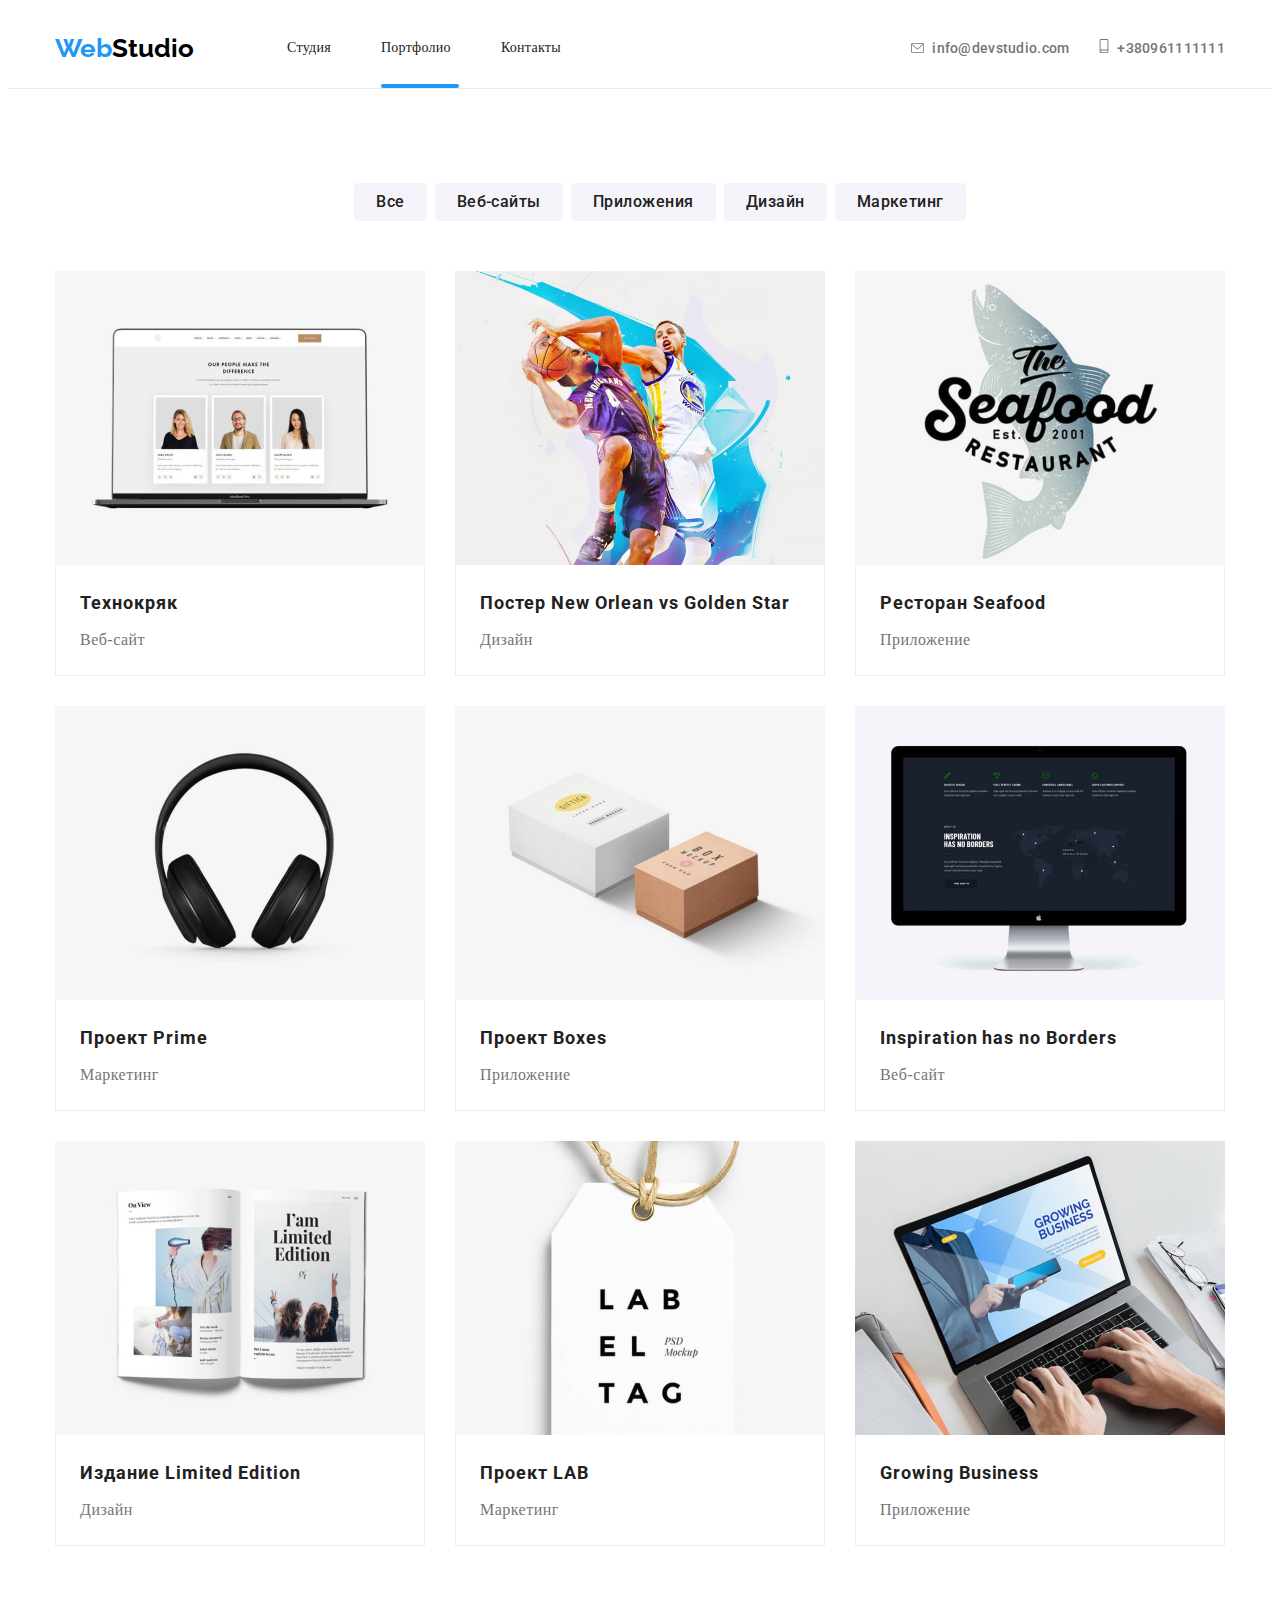
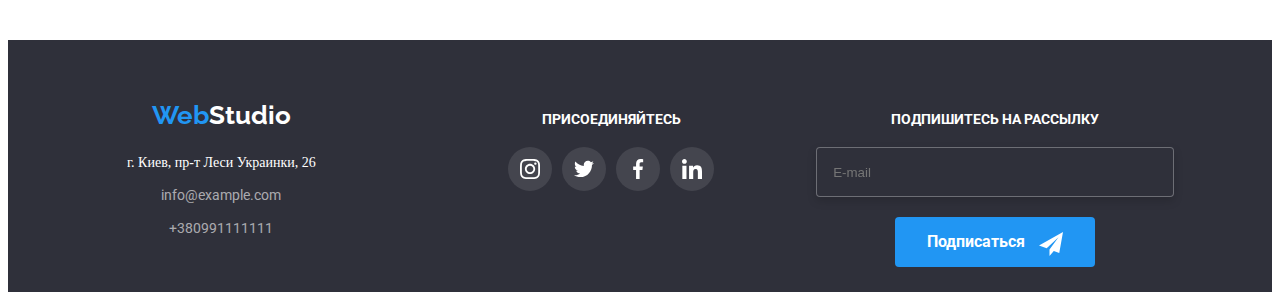
==== commit f0b75c3e: "add menu nav" ====
--- a/portfolio.html
+++ b/portfolio.html
@@ -16,12 +16,19 @@
         <header class="page-header">
             <div class="container nav">
             <a href="./index.html" target="_self" class="logo">Web<span class="logo__inner">Studio</span></a>
-            <button class="mobile-nav" type="button">
-                <svg class="mobile-nav__image" width="24" height="16">
-                    <use href="./images/menu_24px.svg#mobile-nav"></use>
-                    <use href="./images/spraitlast.svg#icon-close-black"></use>
+            <button class="mobile-nav__button is-open" type="button" data-menu-button>
+                <svg class="mobile-nav__image" 
+                width="24" 
+                height="16" 
+                aria-label="Переключатель мобильного меню"
+                aria-controls="menu-container">
+                    <use class="icon-menu" href="./images/menu_24px.svg#mobile-nav"></use>
+                    <use class="icon-cross" href="./images/spraitlast.svg#icon-close-black"></use>
                 </svg>
             </button>
+            <div class="mobile-nav__menu-container is-open" data-menu id="menu-container">
+            контакты
+            </div>
             <nav class="main-nav">
                 <ul class="main-nav__list">
                     <li class="main-nav__item"><a class="main-nav__link" href="./index.html">Студия</a></li>
@@ -245,7 +252,7 @@
         </section>
     </main>
     <!--Footer-->
-    <!-- <footer class="footer-main">
+    <footer class="footer-main">
         <div class="footer-main__wrapper">
             <div class="container footer">
                 <a href="./index.html" class="logo">Web<span class="logo__label">Studio</span></a>
@@ -297,15 +304,18 @@
                 <label class="email-form__label">
                     <input class="email-form__input" type="email" name="email" placeholder="E-mail" />
                 </label>
+                <div class="email-button__wrapper">
                 <button class="email-button" type="submit"><span class="email-button__label">Подписаться</span>
                     <svg class="email-button__image" width="24" height="24">
                         <use href="./images/spraitlast.svg#icon-icon-send"></use>
                     </svg>
+                </div>
                 </button>
             </form>
             </div>
         </div>
-    </footer> -->
+    </footer>
+    <script src="./js/menu.js"></script>
 </body>
 
 </html>--- a/css/main.min.css
+++ b/css/main.min.css
@@ -1 +1 @@
-.html{box-sizing:border-box}*,*::before,*::after{box-sizing:border-box}.body{background-color:var(--main-white-color);color:var(--primary-text-color);font-family:Roboto,sans-serif;letter-spacing:.03em;font-style:normal}.section{padding:60px 0;max-width:480px;margin:0 auto;padding-left:15px;padding-right:15px}@media screen and (min-width: 768px){.section{padding:60px 0;max-width:768px;margin:0 auto}}@media screen and (min-width: 1200px){.section{padding:94px 0;max-width:1600px;margin:0 auto}}.container{max-width:480px;width:100%;margin:0 auto;margin-left:0;margin-right:0}@media screen and (min-width: 768px){.container{max-width:768px;margin:0 auto;padding-left:15px;padding-right:15px}}@media screen and (min-width: 1200px){.container{max-width:1200px;margin:0 auto;padding-left:15px;padding-right:15px;padding-bottom:0;padding-top:0}}.logo{color:#2196f3;font-family:"Raleway",sans-serif;font-weight:700;font-size:24px;line-height:2.01;text-decoration:none;margin-bottom:0}@media screen and (min-width: 768px){.logo{color:#2196f3;font-family:"Raleway",sans-serif;font-weight:700;font-size:24px;line-height:1.17;text-decoration:none;margin-bottom:0}}@media screen and (min-width: 1200px){.logo{color:#2196f3;font-family:"Raleway",sans-serif;font-weight:700;font-size:26px;line-height:1.19;text-decoration:none;margin-bottom:0}}.logo>.logo__label{color:#fff}.page-header{background-color:#fff;border-bottom:1px solid #ececec}.nav{display:flex;justify-content:space-between;margin:0 auto;padding-left:15px;padding-right:15px}@media screen and (min-width: 768px){.nav{display:flex;align-items:center;justify-content:center;padding-bottom:0;padding-top:0;margin:0 auto}}@media screen and (min-width: 1200px){.nav{width:1200px;margin:0 auto;margin-left:auto;margin-right:auto}}.logo__inner{color:#000}.main-nav{background-color:#fff;color:#212121;letter-spacing:.02em}.main-nav__list{display:none}@media screen and (min-width: 768px){.main-nav__list{display:flex;margin-left:93px;margin-top:0;margin-bottom:0;padding:0;color:#212121;list-style-type:none}}@media screen and (min-width: 1200px){.main-nav__list{display:flex;margin-left:93px;margin-top:0;margin-bottom:0;padding:0;color:#212121;list-style-type:none}.main-nav__list .main-nav__list .main-nav__item+.main-nav__item{margin-left:50px}}.main-nav__link{display:block;padding-top:32px;padding-bottom:32px;color:#212121;font-weight:500;font-size:14px;line-height:1.14;text-decoration:none;letter-spacing:.02em;transition:color 250ms cubic-bezier(0.4, 0, 0.2, 1);position:relative}.main-nav__link:hover,.main-nav__link:focus{color:#2196f3}.main-nav{display:none}@media screen and (min-width: 768px){.main-nav{display:flex}}@media screen and (min-width: 1200px){.main-nav{display:flex}}@media screen and (min-width: 768px){.main-nav__list{display:flex;margin-left:88px;margin-top:0;margin-bottom:0;padding:0;color:#212121;list-style:none}}@media screen and (min-width: 1200px){.main-nav__list{display:flex;margin-left:93px;margin-top:0;margin-bottom:0;padding:0;color:#212121;list-style:none}}.main-nav__list .main-nav__item+.main-nav__item{margin-left:50px}.main-nav__list .link--underline::after{content:"";position:absolute;min-width:48px;height:4px;left:0;background-color:#2196f3;border-radius:2px;bottom:0;display:inline-block;background-size:cover}.main-nav__list .link--doubleunderline::after{content:"";position:absolute;min-width:78px;height:4px;background-color:#2196f3;border-radius:2px;bottom:0;left:0;display:inline-block;background-size:cover}.link--underline{color:#2196f3;position:relative}.contact{display:none}@media screen and (min-width: 768px){.contact{display:inline-block;background-color:#fff;list-style:none;margin:0;padding:0;margin-left:84px}}@media screen and (min-width: 1200px){.contact{display:flex;background-color:#fff;list-style:none;margin-bottom:0;margin-top:0;margin-left:auto;padding:0;justify-content:center;text-align:center;align-items:flex-end}}.contact.contact__item+.contact__item{margin-left:30px}.contact__item{display:flex;align-items:center;justify-content:center;padding:0;text-align:center;margin-left:0}@media screen and (min-width: 768px){.contact__item{display:inline-block;background-color:#fff;list-style:none;padding:0}.contact__item:not(:last-child){margin-bottom:10px}}@media screen and (min-width: 1200px){.contact__item{display:flex;justify-content:center;align-items:center;padding:0;text-align:center;margin-left:0}.contact__item:not(:last-child){margin-right:30px;margin-bottom:0}}.contact__icon{cursor:pointer;margin-right:8px;fill:#757575;transition:fill 250ms cubic-bezier(0.4, 0, 0.2, 1)}.contact__icon .contact__link:hover,.contact__link:focus .contact__icon{fill:#2196f3}.contact__link{color:#757575;letter-spacing:.02em;text-decoration:none;font-family:"Roboto",sans-serif;font-weight:500;font-size:14px;line-height:1.17;transition:color 250ms cubic-bezier(0.4, 0, 0.2, 1)}@media screen and (min-width: 768px){.contact__link{font-size:12px}.contact__link:not(:last-child){margin-bottom:10px}}@media screen and (min-width: 1200px){.contact__link{font-size:14px}}.contact__link:hover,.contact__link:focus{color:#2196f3}.contact__icon{cursor:pointer;margin-right:10px;fill:#757575;transition:fill 250ms cubic-bezier(0.4, 0, 0.2, 1)}.contact__link:hover .contact__icon,.contact__link:focus .contact__icon{fill:#2196f3}@media screen and (min-width: 768px){.contact__icon{width:13px;height:10px;margin-right:8px}}.mobile-nav{margin-right:0}@media screen and (min-width: 768px){.mobile-nav{display:none}}@media screen and (min-width: 1200px){.mobile-nav{display:none}}@media screen and (min-width: 768px){.contact__icon--phone{width:10px;height:14px}}.hero{background-color:#2f303a;height:400px;padding:118px 0;background-color:#fff;text-align:center;background-image:linear-gradient(rgba(47, 48, 58, 0.4), rgba(47, 48, 58, 0.4)),url("/images/hero-mobile.jpg");background-position:center;background-size:cover;background-repeat:no-repeat}@media screen and (min-width: 768px){.hero{background-image:linear-gradient(rgba(47, 48, 58, 0.4), rgba(47, 48, 58, 0.4)),url("/images/tablet-hero.jpg")}}@media screen and (min-width: 1200px){.hero{height:600px;padding:200px 0;background-image:linear-gradient(rgba(47, 48, 58, 0.4), rgba(47, 48, 58, 0.4)),url("../images/hero.jpg")}}.hero__title{color:#fff;font-weight:900;font-size:26px;line-height:1.36;text-align:center;letter-spacing:.06em;text-transform:uppercase;margin-bottom:30px;margin-top:0}@media screen and (min-width: 1200px){.hero__title{font-size:44px}}.hero__wrapper{text-align:center;position:relative}.hero__button{background-color:#2196f3;color:#fff;font-weight:700;font-size:16px;line-height:1.87;letter-spacing:.06em;cursor:pointer;font-family:inherit;border-radius:4px;min-width:200px;padding:10px 32px}.hero__button:hover,.hero__button:focus{color:var #fff;background-color:#188ce8}.button-secondary{color:#212121;background:#f5f4fa;cursor:pointer;font-weight:500;font-size:16px;line-height:1.62;letter-spacing:.03em;font-family:inherit;border-radius:4px;padding:6px 22px;border:none;font-family:"Roboto",sans-serif}.filter__list .filter__item+.filter__item{margin-left:8px}.button-secondary:hover,.button-secondary:focus{color:#fff;background-color:#2196f3;cursor:pointer;box-shadow:0px 3px 1px rgba(0,0,0,.1),0px 1px 2px rgba(0,0,0,.08),0px 2px 2px rgba(0,0,0,.12)}.chekbox-button{display:block;text-align:center;background-color:#2196f3;border:none;width:200px;padding:10px 55px;align-items:center;margin:0 auto;box-shadow:0px 4px 4px rgba(0,0,0,.15);border-radius:4px;cursor:pointer}.chekbox-button:hover,.chekbox-button:focus{background-color:#188ce8}.benefits__heading{background-color:#fff;color:rgba(0,0,0,0);font-size:0}.benefits__list{list-style-type:none;display:flex;flex-wrap:wrap;margin-top:0;padding-left:0}@media screen and (min-width: 1200px){.benefits__list{margin-bottom:0}}.benefits__item{width:100%}@media screen and (min-width: 768px){.benefits__item{width:calc((100% - 30px)/2)}.benefits__item:nth-child(odd){margin-right:30px}}@media screen and (min-width: 1200px){.benefits__item{width:270px;display:block;margin-left:0}.benefits__item:not(:last-child){margin-right:30px}}.benefits__item:not(:last-child){margin-bottom:30px}.benefits__thumb{padding:25px;text-align:center;margin-bottom:30px;width:100%;height:120px;border-radius:4px;background-color:#f5f4fa}@media screen and (min-width: 768px){.benefits__thumb{padding:25px;width:354px}}@media screen and (min-width: 1200px){.benefits__thumb{padding:25px;align-items:center;margin-bottom:30px;width:270px;height:120px;border-radius:4px;background-color:#f5f4fa}}.benefits__title{font-weight:700;font-size:14px;line-height:1.14;text-transform:uppercase;letter-spacing:.03em;margin-bottom:10px;margin-top:30px;text-align:center}.benefits__text{background-color:#fff;color:#757575;font-weight:400;font-size:14px;line-height:1.71;letter-spacing:.03em;margin-bottom:0}.benefits__icon{width:70px;height:70px}.work{background-color:#fff;padding-top:0}.work__title{color:#212121;font-weight:700;font-size:36px;line-height:1.16;text-align:center;margin-top:0;margin-bottom:50px}.work__list{display:flex;list-style-type:none;margin-top:0;margin-bottom:0;padding-left:0;padding-right:0}.work__item{position:relative}.work__wrapper{position:relative;margin-bottom:0;margin-top:0}.work__list .work__item:not(:last-child){margin-right:30px}.work__image{display:block}.work__text{display:inline-block;position:absolute;left:0;bottom:0;width:100%;padding-top:27px;padding-bottom:27px;font-weight:700;font-size:14px;line-height:1.14;text-align:center;text-transform:uppercase;color:#fff;background-color:rgba(47,48,58,.8);margin-bottom:0;margin-top:0}.section.work{display:none}@media screen and (min-width: 1200px){.section.work{display:flex}}.team{background-color:#f5f4fa;color:#212121}.team__heading{color:#212121;font-weight:700;font-size:36px;line-height:1.16;text-align:center;margin-top:0;margin-bottom:50px}.team__list{list-style-type:none;margin-bottom:0;margin-top:0;padding-left:0;padding-right:0}@media screen and (min-width: 768px){.team__list{display:flex;flex-wrap:wrap}}@media screen and (min-width: 1200px){.team__list{display:flex;flex-wrap:wrap;justify-content:space-between}}.team__card{background-color:#fff;color:#212121;max-width:480px;width:100%;text-align:center;box-shadow:0px 1px 3px rgba(0,0,0,.12),0px 1px 1px rgba(0,0,0,.14),0px 2px 1px rgba(0,0,0,.2);border-radius:0px 0px 4px 4px}@media screen and (min-width: 1200px){.team__card{width:270px}}.team__wrapper{padding-top:30px}.team__title{font-weight:500;font-size:16px;line-height:1.19;margin-top:0;margin-bottom:10px}.team__post{color:#757575;font-weight:400;font-size:16px;line-height:1.19;margin-top:0;margin-bottom:0}.team__item:not(:last-child){margin-right:0;margin-bottom:30px}@media screen and (min-width: 1200px){.team__item:not(:last-child){margin-right:30px;margin-bottom:0}}@media screen and (min-width: 768px){.team__item{width:calc((100% - 30px)/2)}.team__item:nth-child(2n+1){margin-right:30px}}@media screen and (min-width: 1200px){.team__item{width:calc((100% - 90px)/4)}}.team-network{list-style:none;display:flex;justify-content:center;padding-left:32px;padding-right:32px;padding-bottom:30px;margin-top:16px}.team-network__link{display:flex;width:44px;height:44px;border-radius:50%;background-color:#fff;background-repeat:no-repeat;justify-content:center;align-items:center;fill:#afb1b8;transition:background-color 250ms cubic-bezier(0.4, 0, 0.2, 1)}.team-network__link:hover,.team-network__link:focus{background-color:#2196f3}.team-network__link:hover,.team-network__link:focus{fill:#fff}.team-network__wrapper{display:flex;text-align:center}.team-network__wrapper:hover{color:#2196f3}.team__img{max-width:100%}.customer__title{font-weight:700px;font-size:36px;line-height:1.17;text-align:center;margin-bottom:30px;margin-top:0}.customer__list{list-style:none;margin-top:0;margin-bottom:0;display:flex;justify-content:space-between;padding-left:0;flex-wrap:wrap}@media screen and (min-width: 1200px){.customer__list{flex-wrap:nowrap}}.customer__link{height:100%;display:flex;height:92px;border:1px solid #afb1b8;border-radius:4px;justify-content:center;align-items:center;fill:#afb1b8;transition:fill 250ms cubic-bezier(0.4, 0, 0.2, 1)}.customer__link:hover,.customer__link:focus{fill:#2196f3;border-color:#2196f3}.customer__image{width:106px;height:60px}.customer__item{flex-basis:calc((100% - 30px)/2);margin-bottom:30px}@media screen and (min-width: 768px){.customer__item{flex-basis:calc((100% - 60px)/3);width:226px}}@media screen and (min-width: 1200px){.customer__item{width:170px}}@media screen and (min-width: 768px){.customer__item:nth-child(-n+3){margin-bottom:30px}}@media screen and (min-width: 1200px){.customer__item:nth-child(-n+3){margin-bottom:0}}.customer__item:nth-child(n+5):nth-child(-n+6){margin-bottom:0}.customer__item:nth-child(n+4):nth-child(-n+6){margin-bottom:0}@media screen and (min-width: 768px){.customer__item:nth-child(n+4):nth-child(-n+6){margin-bottom:0x}}@media screen and (min-width: 1200px){.customer__item:nth-child(n+4):nth-child(-n+6){margin-bottom:0}}@media screen and (min-width: 1200px){.customer__link{width:170px}}.team-network__item:not(:last-child){margin-right:10px}.container.customer{max-width:480px;width:100%;margin:0 auto}@media screen and (min-width: 768px){.container.customer{max-width:768px;width:100%;margin:0 auto}}@media screen and (min-width: 1200px){.container.customer{max-width:1200px;width:100%}}.footer-main{background-color:#2f303a;color:#fff;padding-top:60px;padding-bottom:60px;display:block;position:relative;height:603px}@media screen and (min-width: 768px){.footer-main{height:603px}}@media screen and (min-width: 1200px){.footer-main{display:flex;height:252px}}.footer-main__wrapper{display:block;margin:0 auto;margin-left:auto;margin-right:auto;padding-left:15px;padding-right:15px;max-width:480px;width:100%;text-align:center}@media screen and (min-width: 768px){.footer-main__wrapper{max-width:768px;display:flex;flex-wrap:wrap;justify-content:space-around}}@media screen and (min-width: 1200px){.footer-main__wrapper{display:flex;max-width:1200px;margin:0 auto;margin-left:auto;margin-right:auto;padding-left:15px;padding-right:15px;align-items:baseline}}.container.footer{display:inline-block;padding:0px;margin-left:0;margin-right:0;margin-bottom:60px}@media screen and (min-width: 768px){.container.footer{width:232px}}@media screen and (min-width: 1200px){.container.footer{width:231px;padding:0px;margin-left:0;margin-right:70px}}.footer__adress{color:#fff;font-weight:400;font-size:14px;line-height:1.71;text-decoration:none;font-style:normal}.footer__adress:hover,.footer__adress:focus{color:#2196f3}.footer__link{color:rgba(255,255,255,.6);font-family:"Roboto",sans-serif;font-weight:400;font-size:14px;line-height:1.71;text-decoration:none;font-style:normal}.footer__link:hover,.footer__link:focus{color:#2196f3}.footer__list{list-style-type:none;margin:0;vertical-align:auto;padding-left:0;margin-top:20px;width:231px;height:81px;display:inline-block;flex-wrap:wrap;padding:0px}.footer__item:not(:last-child){margin-bottom:9px}.footer-network{height:80px;margin-bottom:60px}@media screen and (min-widht: 1200px){.footer-network{display:flex;flex-wrap:wrap;width:206px;height:80px;margin-top:0;margin-left:0;margin-bottom:0;margin-right:93px}}.footer-network__title{text-transform:uppercase;font-family:"Roboto",sans-serif;font-size:14px;line-height:1.17;font-weight:700px;margin-bottom:20px;text-align:center;margin-top:0}.footer-network__list{display:flex;flex-wrap:wrap;justify-content:center;list-style:none;padding-left:0;margin-top:0;margin-bottom:0}@media screen and (min-widht: 1200px){.footer-network__list{justify-content:space-evenly;list-style:none;padding-left:0;margin-top:0;margin-bottom:0}}.footer-network__item{width:44px;height:44px}.footer-network__item:not(:last-child){margin-right:10px}.footer-network__link{display:flex;width:44px;height:44px;border-radius:50%;background-color:rgba(255,255,255,.1);background-repeat:no-repeat;justify-content:center;align-items:center;transition:background-color 250ms cubic-bezier(0.4, 0, 0.2, 1)}.footer-network__link:hover,.footer-network__link:focus{background-color:#2196f3}.footer-network__image{display:flex;fill:#fff;text-align:center}.email-form__title{color:#fff;font-size:14px;line-height:16.41px;font-weight:700;font-family:"Roboto",sans-serif;text-transform:uppercase;margin-bottom:20px;margin-top:0}.email-form__input{background-color:#2f303a;border:1px solid rgba(255,255,255,.3);filter:drop-shadow(0px 4px 4px rgba(0, 0, 0, 0.15));border-radius:4px;max-width:450px;width:100%;height:50px;margin-right:0;margin-top:0;padding-top:15px;padding-bottom:15px;padding-left:16px;margin-bottom:20px;color:#fff}@media screen and (min-width: 768px){.email-form__input{width:450px}}@media screen and (min-width: 1200px){.email-form__input{max-width:358px}}.email-button{background-color:#2196f3;width:200px;margin:0;background:#2196f3;border-radius:4px;position:absolute;border:none;cursor:pointer;padding:10px 29px;text-align:center;box-shadow:none;transition:box-shadow 250ms cubic-bezier(0.4, 0, 0.2, 1);display:block}@media screen and (min-widht: 1200px){.email-button{display:flex}}.email-button__image{fill:#fff;vertical-align:middle;margin-left:10px}.email-button__label{color:#fff;font-size:16px;line-height:30px;font-weight:700;font-family:"Roboto",sans-serif;margin:0;padding:0}.email-button:hover{box-shadow:0px 4px 4px rgba(0,0,0,.15);background-color:#188ce8}.email-form__wrapper{display:block}@media screen and (min-widht: 768px){.email-form__wrapper{display:flex}}.email-button__wrapper{margin:0 auto;max-width:200px;width:100%}@media screen and (min-widht: 768px){.email-button__wrapper{margin-top:20px}}@media screen and (min-widht: 1200px){.email-button__wrapper{margin:0}}.backdrop{position:fixed;top:0;left:0;width:100%;height:100%;transition:opacity 250ms cubic-bezier(0.4, 0, 0.2, 1),visibility 250ms cubic-bezier(0.4, 0, 0.2, 1);visibility:visible;opacity:1;background-color:rgba(0,0,0,.3)}.backdrop.is-hidden{opacity:0;pointer-events:none;visibility:hidden}.modal{position:absolute;top:50%;left:50%;width:528px;background-color:#fff;transform:translate(-50%, -50%);transition:transform 250ms cubic-bezier(0.4, 0, 0.2, 1);box-shadow:0px 1px 3px rgba(0,0,0,.12),0px 1px 1px rgba(0,0,0,.14),0px 2px 1px rgba(0,0,0,.2);border-radius:4px;padding:40px}.modal__button{width:30px;height:30px;margin:0;padding:0;cursor:pointer;border-radius:50%;background:#fff;border:1px solid rgba(0,0,0,.1);position:absolute;top:8px;right:8px;padding:5px;transition:fill 250ms cubic-bezier(0.4, 0, 0.2, 1)}.modal__button:hover,.modal__button:focus{fill:#2196f3}.modal__title{font-family:"Roboto",sans-serif;font-weight:700;font-size:20px;line-height:23.44px;text-align:center;margin-bottom:12px;margin-top:0}.modal__span{font-family:"Roboto",sans-serif;font-weight:400;font-size:12px;line-height:14.06px;color:#757575;margin-bottom:4px;display:block}.modal__span:not(:last-child){margin-top:10px}.modal__span:last-child{margin-top:0}.modal__wrapper{display:flex;justify-content:center;margin-left:0;margin-right:0;position:relative}.modal__image{fill:#000;position:absolute;top:50%;left:10px;transform:translateY(-50%);transition:fill 250ms cubic-bezier(0.4, 0, 0.2, 1)}.modal__image:hover{fill:#2196f3}.modal__input{width:448px;height:40px;border:1px solid rgba(33,33,33,.2);border-radius:4px;padding:8px 8px 8px 42px;outline:none;color:#757575;cursor:pointer;transition:border-color 250ms cubic-bezier(0.4, 0, 0.2, 1)}.modal__input:hover,.modal__input:focus{border:1px solid #2196f3}.modal__input:hover+.modal__image{fill:#2196f3}.modal__input:hover+.modal__image{fill:#2196f3}.modal__coments{width:448px;height:120px;border:1px solid rgba(33,33,33,.2);border-radius:4px;resize:none;padding:12px 16px;outline:none;color:#757575;cursor:pointer;transition:border-color 250ms cubic-bezier(0.4, 0, 0.2, 1)}.modal__coments:hover,.modal__coments:focus{border:1px solid #2196f3}.modal__coments::placeholder{font-family:"Roboto",sans-serif;font-style:normal;font-weight:400;font-size:12px;line-height:14px;letter-spacing:.01em;color:rgba(117,117,117,.5);cursor:pointer}.chekbox>span{font-family:"Roboto",sans-serif;font-style:normal;font-weight:400;font-size:14px;line-height:1.71;letter-spacing:.03em;color:#757575}.chekbox__hidden{position:absolute;white-space:nowrap;width:1px;height:1px;overflow:hidden;border:0;padding:0;clip:rect(0 0 0 0);clip-path:inset(50%);margin:-1px}.chekbox__hidden:checked+.checkbox__image{opacity:1;background-color:#2196f3}.chekbox{display:flex;align-items:center;height:24px;margin-bottom:30px;margin-top:20px;margin-left:0;margin-right:0;padding-left:20px}.chekbox__image{fill:#fff;position:absolute;opacity:0;background-color:#fff}.chekbox__fake{border:2px solid #000;width:16px;height:15px;margin-right:7px;border-radius:2px}.chekbox__link{text-decoration:none;color:#2196f3}.chekbox-button__label{font-family:"Roboto",sans-serif;font-size:16px;line-height:1.87;color:#fff;padding:0}.chekbox__hidden:checked+.chekbox__image{opacity:1;background-color:#2196f3}.main{background-color:#fff}.filter__title{color:rgba(0,0,0,0);font-size:0}.filter__list{list-style-type:none;display:flex;flex-wrap:wrap;justify-content:start;padding-bottom:50px;margin-top:0;margin-bottom:0;padding-left:0;padding-right:0;width:100%}@media screen and (min-width: 1200px){.filter__list{justify-content:center;padding-bottom:50px;margin-top:0;margin-bottom:0;flex-wrap:nowrap;padding-left:40px}}.filter__item:nth-child(n+4):nth-child(-n+5){margin-top:15px}@media screen and (min-width: 768px){.filter__item:nth-child(n+4):nth-child(-n+5){margin-top:0}}@media screen and (min-width: 1200px){.filter__item:nth-child(n+4):nth-child(-n+5){margin-top:0}}@media screen and (min-width: 320px)and (max-width: 391px){.filter__item:nth-child(3){margin-top:15px}}.filter__list{display:flex;flex-wrap:wrap;width:100%}@media screen and (min-width: 768px){.filter__list{flex-wrap:nowrap;width:100%;justify-content:center}}@media screen and (min-width: 1200px){.filter__list{margin-top:0}}.examples__list{list-style-type:none;letter-spacing:.06em;display:flex;flex-wrap:wrap;margin-top:0;margin-bottom:0;padding:0}.examples__title{font-family:"Roboto",sans-serif;font-weight:700;font-size:18px;line-height:2;margin-bottom:4px;margin-top:0}.examples__link{background-color:#fff;color:#212121;text-decoration:none;display:flex;flex-direction:column}.examples__link:hover,.examples__link:focus{box-shadow:0px 1px 1px rgba(0,0,0,.12),0px 4px 4px rgba(0,0,0,.06),1px 4px 6px rgba(0,0,0,.16)}.examples__paragraph{color:#757575;font-weight:400;font-size:16px;line-height:1.88;letter-spacing:.03em;margin-bottom:0;margin-top:0}.examples__item{cursor:pointer}.examples__item:not(:last-child){margin-bottom:30px}.examples__wrapper{display:flex;flex-direction:column;text-align:justify;padding:20px 24px;border-right:1px solid #eee;border-bottom:1px solid #eee;border-left:1px solid #eee}@media screen and (min-width: 768px){.examples__wrapper{height:146px}}@media screen and (min-width: 1200px){.examples__wrapper{height:auto}}.examples__text{display:inline-block;position:absolute;top:0;left:0;width:100%;height:100%;padding:63px 24px;color:#fff;font-size:18px;font-weight:400;line-height:1.55;text-align:left;background-color:rgba(33,150,243,.9);margin-top:0;transition:transform 250ms cubic-bezier(0.4, 0, 0.2, 1);transform:translateY(100%)}.examples__overlay{position:relative;overflow:hidden}.examples__item{cursor:pointer}@media screen and (min-width: 768px){.examples__item{flex-basis:calc((100% - 30px)/2)}.examples__item:nth-child(odd){margin-right:30px}}@media screen and (min-width: 1200px){.examples__item{margin-right:30px;margin-bottom:30px;flex-basis:calc((100% - 60px)/3)}.examples__item:nth-last-child(-n+3){margin-bottom:0}.examples__item:nth-child(3n){margin-right:0}}.container.examples{display:flex;flex-wrap:wrap}@media screen and (min-width: 768px){.container.examples{display:block}}.examples__link:hover .examples__text,.examples__link:focus .examples__text{transform:translateY(0)}.examples__overlay>img{display:block}.examples__picture{width:354px}.examples_image{width:100%;display:block}/*# sourceMappingURL=main.min.css.map */+.html{box-sizing:border-box}*,*::before,*::after{box-sizing:border-box}.body{background-color:var(--main-white-color);color:var(--primary-text-color);font-family:Roboto,sans-serif;letter-spacing:.03em;font-style:normal}.section{padding:60px 0;max-width:480px;margin:0 auto;padding-left:15px;padding-right:15px}@media screen and (min-width: 768px){.section{padding:60px 0;max-width:768px;margin:0 auto}}@media screen and (min-width: 1200px){.section{padding:94px 0;max-width:1600px;margin:0 auto}}.container{max-width:480px;width:100%;margin:0 auto;margin-left:0;margin-right:0}@media screen and (min-width: 768px){.container{max-width:768px;margin:0 auto;padding-left:15px;padding-right:15px}}@media screen and (min-width: 1200px){.container{max-width:1200px;margin:0 auto;padding-left:15px;padding-right:15px;padding-bottom:0;padding-top:0}}.logo{color:#2196f3;font-family:"Raleway",sans-serif;font-weight:700;font-size:24px;line-height:2.01;text-decoration:none;margin-bottom:0}@media screen and (min-width: 768px){.logo{color:#2196f3;font-family:"Raleway",sans-serif;font-weight:700;font-size:24px;line-height:1.17;text-decoration:none;margin-bottom:0}}@media screen and (min-width: 1200px){.logo{color:#2196f3;font-family:"Raleway",sans-serif;font-weight:700;font-size:26px;line-height:1.19;text-decoration:none;margin-bottom:0}}.logo>.logo__label{color:#fff}.page-header{background-color:#fff;border-bottom:1px solid #ececec;position:relative}.nav{display:flex;justify-content:space-between;margin:0 auto;padding-left:15px;padding-right:15px}@media screen and (min-width: 768px){.nav{display:flex;align-items:center;justify-content:center;padding-bottom:0;padding-top:0;margin:0 auto}}@media screen and (min-width: 1200px){.nav{width:1200px;margin:0 auto;margin-left:auto;margin-right:auto}}.logo__inner{color:#000}.main-nav{background-color:#fff;color:#212121;letter-spacing:.02em}.main-nav__list{display:none}@media screen and (min-width: 768px){.main-nav__list{display:flex;margin-left:93px;margin-top:0;margin-bottom:0;padding:0;color:#212121;list-style-type:none}}@media screen and (min-width: 1200px){.main-nav__list{display:flex;margin-left:93px;margin-top:0;margin-bottom:0;padding:0;color:#212121;list-style-type:none}.main-nav__list .main-nav__list .main-nav__item+.main-nav__item{margin-left:50px}}.main-nav__link{display:block;padding-top:32px;padding-bottom:32px;color:#212121;font-weight:500;font-size:14px;line-height:1.14;text-decoration:none;letter-spacing:.02em;transition:color 250ms cubic-bezier(0.4, 0, 0.2, 1);position:relative}.main-nav__link:hover,.main-nav__link:focus{color:#2196f3}.main-nav{display:none}@media screen and (min-width: 768px){.main-nav{display:flex}}@media screen and (min-width: 1200px){.main-nav{display:flex}}@media screen and (min-width: 768px){.main-nav__list{display:flex;margin-left:88px;margin-top:0;margin-bottom:0;padding:0;color:#212121;list-style:none}}@media screen and (min-width: 1200px){.main-nav__list{display:flex;margin-left:93px;margin-top:0;margin-bottom:0;padding:0;color:#212121;list-style:none}}.main-nav__list .main-nav__item+.main-nav__item{margin-left:50px}.main-nav__list .link--underline::after{content:"";position:absolute;min-width:48px;height:4px;left:0;background-color:#2196f3;border-radius:2px;bottom:0;display:inline-block;background-size:cover}.main-nav__list .link--doubleunderline::after{content:"";position:absolute;min-width:78px;height:4px;background-color:#2196f3;border-radius:2px;bottom:0;left:0;display:inline-block;background-size:cover}.link--underline{color:#2196f3;position:relative}.contact{display:none}@media screen and (min-width: 768px){.contact{display:inline-block;background-color:#fff;list-style:none;margin:0;padding:0;margin-left:84px}}@media screen and (min-width: 1200px){.contact{display:flex;background-color:#fff;list-style:none;margin-bottom:0;margin-top:0;margin-left:auto;padding:0;justify-content:center;text-align:center;align-items:flex-end}}.contact.contact__item+.contact__item{margin-left:30px}.contact__item{display:flex;align-items:center;justify-content:center;padding:0;text-align:center;margin-left:0}@media screen and (min-width: 768px){.contact__item{display:inline-block;background-color:#fff;list-style:none;padding:0}.contact__item:not(:last-child){margin-bottom:10px}}@media screen and (min-width: 1200px){.contact__item{display:flex;justify-content:center;align-items:center;padding:0;text-align:center;margin-left:0}.contact__item:not(:last-child){margin-right:30px;margin-bottom:0}}.contact__icon{cursor:pointer;margin-right:8px;fill:#757575;transition:fill 250ms cubic-bezier(0.4, 0, 0.2, 1)}.contact__icon .contact__link:hover,.contact__link:focus .contact__icon{fill:#2196f3}.contact__link{color:#757575;letter-spacing:.02em;text-decoration:none;font-family:"Roboto",sans-serif;font-weight:500;font-size:14px;line-height:1.17;transition:color 250ms cubic-bezier(0.4, 0, 0.2, 1)}@media screen and (min-width: 768px){.contact__link{font-size:12px}.contact__link:not(:last-child){margin-bottom:10px}}@media screen and (min-width: 1200px){.contact__link{font-size:14px}}.contact__link:hover,.contact__link:focus{color:#2196f3}.contact__icon{cursor:pointer;margin-right:10px;fill:#757575;transition:fill 250ms cubic-bezier(0.4, 0, 0.2, 1)}.contact__link:hover .contact__icon,.contact__link:focus .contact__icon{fill:#2196f3}@media screen and (min-width: 768px){.contact__icon{width:13px;height:10px;margin-right:8px}}@media screen and (min-width: 768px){.contact__icon--phone{width:10px;height:14px}}.mobile-nav__image{width:24px;height:16px}.hero{background-color:#2f303a;height:400px;padding:118px 0;background-color:#fff;text-align:center;background-image:linear-gradient(rgba(47, 48, 58, 0.4), rgba(47, 48, 58, 0.4)),url("/images/hero-mobile.jpg");background-position:center;background-size:cover;background-repeat:no-repeat}@media screen and (min-width: 768px){.hero{background-image:linear-gradient(rgba(47, 48, 58, 0.4), rgba(47, 48, 58, 0.4)),url("/images/tablet-hero.jpg")}}@media screen and (min-width: 1200px){.hero{height:600px;padding:200px 0;background-image:linear-gradient(rgba(47, 48, 58, 0.4), rgba(47, 48, 58, 0.4)),url("../images/hero.jpg")}}.hero__title{color:#fff;font-weight:900;font-size:26px;line-height:1.36;text-align:center;letter-spacing:.06em;text-transform:uppercase;margin-bottom:30px;margin-top:0}@media screen and (min-width: 1200px){.hero__title{font-size:44px}}.hero__wrapper{text-align:center;position:relative}.hero__button{background-color:#2196f3;color:#fff;font-weight:700;font-size:16px;line-height:1.87;letter-spacing:.06em;cursor:pointer;font-family:inherit;border-radius:4px;min-width:200px;padding:10px 32px}.hero__button:hover,.hero__button:focus{color:var #fff;background-color:#188ce8}@media screen and (min-width: 1200px){.hero__button{z-index:1}}.button-secondary{color:#212121;background:#f5f4fa;cursor:pointer;font-weight:500;font-size:16px;line-height:1.62;letter-spacing:.03em;font-family:inherit;border-radius:4px;padding:6px 22px;border:none;font-family:"Roboto",sans-serif}.filter__list .filter__item+.filter__item{margin-left:8px}.button-secondary:hover,.button-secondary:focus{color:#fff;background-color:#2196f3;cursor:pointer;box-shadow:0px 3px 1px rgba(0,0,0,.1),0px 1px 2px rgba(0,0,0,.08),0px 2px 2px rgba(0,0,0,.12)}.chekbox-button{display:block;text-align:center;background-color:#2196f3;border:none;width:200px;padding:10px 55px;align-items:center;margin:0 auto;box-shadow:0px 4px 4px rgba(0,0,0,.15);border-radius:4px;cursor:pointer}.chekbox-button:hover,.chekbox-button:focus{background-color:#188ce8}.benefits__heading{background-color:#fff;color:rgba(0,0,0,0);font-size:0}.benefits__list{list-style-type:none;display:flex;flex-wrap:wrap;margin-top:0;padding-left:0}@media screen and (min-width: 1200px){.benefits__list{margin-bottom:0}}.benefits__item{width:100%}@media screen and (min-width: 768px){.benefits__item{width:calc((100% - 30px)/2)}.benefits__item:nth-child(odd){margin-right:30px}}@media screen and (min-width: 1200px){.benefits__item{width:270px;display:block;margin-left:0}.benefits__item:not(:last-child){margin-right:30px}}.benefits__item:not(:last-child){margin-bottom:30px}.benefits__thumb{padding:25px;text-align:center;margin-bottom:30px;width:100%;height:120px;border-radius:4px;background-color:#f5f4fa}@media screen and (min-width: 768px){.benefits__thumb{padding:25px;width:354px}}@media screen and (min-width: 1200px){.benefits__thumb{padding:25px;align-items:center;margin-bottom:30px;width:270px;height:120px;border-radius:4px;background-color:#f5f4fa}}.benefits__title{font-weight:700;font-size:14px;line-height:1.14;text-transform:uppercase;letter-spacing:.03em;margin-bottom:10px;margin-top:30px;text-align:center}.benefits__text{background-color:#fff;color:#757575;font-weight:400;font-size:14px;line-height:1.71;letter-spacing:.03em;margin-bottom:0}.benefits__icon{width:70px;height:70px}.work{background-color:#fff;padding-top:0}.work__title{color:#212121;font-weight:700;font-size:36px;line-height:1.16;text-align:center;margin-top:0;margin-bottom:50px}.work__list{display:flex;list-style-type:none;margin-top:0;margin-bottom:0;padding-left:0;padding-right:0}.work__item{position:relative}.work__wrapper{position:relative;margin-bottom:0;margin-top:0}.work__list .work__item:not(:last-child){margin-right:30px}.work__image{display:block}.work__text{display:inline-block;position:absolute;left:0;bottom:0;width:100%;padding-top:27px;padding-bottom:27px;font-weight:700;font-size:14px;line-height:1.14;text-align:center;text-transform:uppercase;color:#fff;background-color:rgba(47,48,58,.8);margin-bottom:0;margin-top:0}.section.work{display:none}@media screen and (min-width: 1200px){.section.work{display:flex}}.team{background-color:#f5f4fa;color:#212121}.team__heading{color:#212121;font-weight:700;font-size:36px;line-height:1.16;text-align:center;margin-top:0;margin-bottom:50px}.team__list{list-style-type:none;margin-bottom:0;margin-top:0;padding-left:0;padding-right:0}@media screen and (min-width: 768px){.team__list{display:flex;flex-wrap:wrap}}@media screen and (min-width: 1200px){.team__list{display:flex;flex-wrap:wrap;justify-content:space-between}}.team__card{background-color:#fff;color:#212121;max-width:480px;width:100%;text-align:center;box-shadow:0px 1px 3px rgba(0,0,0,.12),0px 1px 1px rgba(0,0,0,.14),0px 2px 1px rgba(0,0,0,.2);border-radius:0px 0px 4px 4px}@media screen and (min-width: 1200px){.team__card{width:270px}}.team__wrapper{padding-top:30px}.team__title{font-weight:500;font-size:16px;line-height:1.19;margin-top:0;margin-bottom:10px}.team__post{color:#757575;font-weight:400;font-size:16px;line-height:1.19;margin-top:0;margin-bottom:0}.team__item:not(:last-child){margin-right:0;margin-bottom:30px}@media screen and (min-width: 1200px){.team__item:not(:last-child){margin-right:30px;margin-bottom:0}}@media screen and (min-width: 768px){.team__item{width:calc((100% - 30px)/2)}.team__item:nth-child(2n+1){margin-right:30px}}@media screen and (min-width: 1200px){.team__item{width:calc((100% - 90px)/4)}}.team-network{list-style:none;display:flex;justify-content:center;padding-left:32px;padding-right:32px;padding-bottom:30px;margin-top:16px}.team-network__link{display:flex;width:44px;height:44px;border-radius:50%;background-color:#fff;background-repeat:no-repeat;justify-content:center;align-items:center;fill:#afb1b8;transition:background-color 250ms cubic-bezier(0.4, 0, 0.2, 1)}.team-network__link:hover,.team-network__link:focus{background-color:#2196f3}.team-network__link:hover,.team-network__link:focus{fill:#fff}.team-network__wrapper{display:flex;text-align:center}.team-network__wrapper:hover{color:#2196f3}.team__img{max-width:100%}.customer__title{font-weight:700px;font-size:36px;line-height:1.17;text-align:center;margin-bottom:30px;margin-top:0}.customer__list{list-style:none;margin-top:0;margin-bottom:0;display:flex;justify-content:space-between;padding-left:0;flex-wrap:wrap}@media screen and (min-width: 1200px){.customer__list{flex-wrap:nowrap}}.customer__link{height:100%;display:flex;height:92px;border:1px solid #afb1b8;border-radius:4px;justify-content:center;align-items:center;fill:#afb1b8;transition:fill 250ms cubic-bezier(0.4, 0, 0.2, 1)}.customer__link:hover,.customer__link:focus{fill:#2196f3;border-color:#2196f3}.customer__image{width:106px;height:60px}.customer__item{flex-basis:calc((100% - 30px)/2);margin-bottom:30px}@media screen and (min-width: 768px){.customer__item{flex-basis:calc((100% - 60px)/3);width:226px}}@media screen and (min-width: 1200px){.customer__item{width:170px}}@media screen and (min-width: 768px){.customer__item:nth-child(-n+3){margin-bottom:30px}}@media screen and (min-width: 1200px){.customer__item:nth-child(-n+3){margin-bottom:0}}.customer__item:nth-child(n+5):nth-child(-n+6){margin-bottom:0}.customer__item:nth-child(n+4):nth-child(-n+6){margin-bottom:0}@media screen and (min-width: 768px){.customer__item:nth-child(n+4):nth-child(-n+6){margin-bottom:0x}}@media screen and (min-width: 1200px){.customer__item:nth-child(n+4):nth-child(-n+6){margin-bottom:0}}@media screen and (min-width: 1200px){.customer__link{width:170px}}.team-network__item:not(:last-child){margin-right:10px}.container.customer{max-width:480px;width:100%;margin:0 auto}@media screen and (min-width: 768px){.container.customer{max-width:768px;width:100%;margin:0 auto}}@media screen and (min-width: 1200px){.container.customer{max-width:1200px;width:100%}}.footer-main{background-color:#2f303a;color:#fff;padding-top:60px;padding-bottom:60px;display:block;position:relative;height:603px}@media screen and (min-width: 768px){.footer-main{height:603px}}@media screen and (min-width: 1200px){.footer-main{display:flex;height:252px}}.footer-main__wrapper{display:block;margin:0 auto;margin-left:auto;margin-right:auto;padding-left:15px;padding-right:15px;max-width:480px;width:100%;text-align:center}@media screen and (min-width: 768px){.footer-main__wrapper{max-width:768px;display:flex;flex-wrap:wrap;justify-content:space-around}}@media screen and (min-width: 1200px){.footer-main__wrapper{display:flex;max-width:1200px;margin:0 auto;margin-left:auto;margin-right:auto;padding-left:15px;padding-right:15px;align-items:baseline}}.container.footer{display:inline-block;padding:0px;margin-left:0;margin-right:0;margin-bottom:60px}@media screen and (min-width: 768px){.container.footer{width:232px}}@media screen and (min-width: 1200px){.container.footer{width:231px;padding:0px;margin-left:0;margin-right:70px}}.footer__adress{color:#fff;font-weight:400;font-size:14px;line-height:1.71;text-decoration:none;font-style:normal}.footer__adress:hover,.footer__adress:focus{color:#2196f3}.footer__link{color:rgba(255,255,255,.6);font-family:"Roboto",sans-serif;font-weight:400;font-size:14px;line-height:1.71;text-decoration:none;font-style:normal}.footer__link:hover,.footer__link:focus{color:#2196f3}.footer__list{list-style-type:none;margin:0;vertical-align:auto;padding-left:0;margin-top:20px;width:231px;height:81px;display:inline-block;flex-wrap:wrap;padding:0px}.footer__item:not(:last-child){margin-bottom:9px}.footer-network{height:80px;margin-bottom:60px}@media screen and (min-widht: 1200px){.footer-network{display:flex;flex-wrap:wrap;width:206px;height:80px;margin-top:0;margin-left:0;margin-bottom:0;margin-right:93px}}.footer-network__title{text-transform:uppercase;font-family:"Roboto",sans-serif;font-size:14px;line-height:1.17;font-weight:700px;margin-bottom:20px;text-align:center;margin-top:0}.footer-network__list{display:flex;flex-wrap:wrap;justify-content:center;list-style:none;padding-left:0;margin-top:0;margin-bottom:0}@media screen and (min-widht: 1200px){.footer-network__list{justify-content:space-evenly;list-style:none;padding-left:0;margin-top:0;margin-bottom:0}}.footer-network__item{width:44px;height:44px}.footer-network__item:not(:last-child){margin-right:10px}.footer-network__link{display:flex;width:44px;height:44px;border-radius:50%;background-color:rgba(255,255,255,.1);background-repeat:no-repeat;justify-content:center;align-items:center;transition:background-color 250ms cubic-bezier(0.4, 0, 0.2, 1)}.footer-network__link:hover,.footer-network__link:focus{background-color:#2196f3}.footer-network__image{display:flex;fill:#fff;text-align:center}.email-form__title{color:#fff;font-size:14px;line-height:16.41px;font-weight:700;font-family:"Roboto",sans-serif;text-transform:uppercase;margin-bottom:20px;margin-top:0}.email-form__input{background-color:#2f303a;border:1px solid rgba(255,255,255,.3);filter:drop-shadow(0px 4px 4px rgba(0, 0, 0, 0.15));border-radius:4px;max-width:450px;width:100%;height:50px;margin-right:0;margin-top:0;padding-top:15px;padding-bottom:15px;padding-left:16px;margin-bottom:20px;color:#fff}@media screen and (min-width: 768px){.email-form__input{width:450px}}@media screen and (min-width: 1200px){.email-form__input{max-width:358px}}.email-button{background-color:#2196f3;width:200px;margin:0;background:#2196f3;border-radius:4px;position:absolute;border:none;cursor:pointer;padding:10px 29px;text-align:center;box-shadow:none;transition:box-shadow 250ms cubic-bezier(0.4, 0, 0.2, 1);display:block}@media screen and (min-widht: 1200px){.email-button{display:flex}}.email-button__image{fill:#fff;vertical-align:middle;margin-left:10px}.email-button__label{color:#fff;font-size:16px;line-height:30px;font-weight:700;font-family:"Roboto",sans-serif;margin:0;padding:0}.email-button:hover{box-shadow:0px 4px 4px rgba(0,0,0,.15);background-color:#188ce8}.email-form__wrapper{display:block}@media screen and (min-widht: 768px){.email-form__wrapper{display:flex}}.email-button__wrapper{margin:0 auto;max-width:200px;width:100%}@media screen and (min-widht: 768px){.email-button__wrapper{margin-top:20px}}@media screen and (min-widht: 1200px){.email-button__wrapper{margin:0}}.backdrop{position:fixed;top:0;left:0;width:100%;height:100%;transition:opacity 250ms cubic-bezier(0.4, 0, 0.2, 1),visibility 250ms cubic-bezier(0.4, 0, 0.2, 1);visibility:visible;opacity:1;background-color:rgba(0,0,0,.3)}.backdrop.is-hidden{opacity:0;pointer-events:none;visibility:hidden}.modal{position:absolute;top:50%;left:50%;width:528px;background-color:#fff;transform:translate(-50%, -50%);transition:transform 250ms cubic-bezier(0.4, 0, 0.2, 1);box-shadow:0px 1px 3px rgba(0,0,0,.12),0px 1px 1px rgba(0,0,0,.14),0px 2px 1px rgba(0,0,0,.2);border-radius:4px;padding:40px}.modal__button{width:30px;height:30px;margin:0;padding:0;cursor:pointer;border-radius:50%;background:#fff;border:1px solid rgba(0,0,0,.1);position:absolute;top:8px;right:8px;padding:5px;transition:fill 250ms cubic-bezier(0.4, 0, 0.2, 1)}.modal__button:hover,.modal__button:focus{fill:#2196f3}.modal__title{font-family:"Roboto",sans-serif;font-weight:700;font-size:20px;line-height:23.44px;text-align:center;margin-bottom:12px;margin-top:0}.modal__span{font-family:"Roboto",sans-serif;font-weight:400;font-size:12px;line-height:14.06px;color:#757575;margin-bottom:4px;display:block}.modal__span:not(:last-child){margin-top:10px}.modal__span:last-child{margin-top:0}.modal__wrapper{display:flex;justify-content:center;margin-left:0;margin-right:0;position:relative}.modal__image{fill:#000;position:absolute;top:50%;left:10px;transform:translateY(-50%);transition:fill 250ms cubic-bezier(0.4, 0, 0.2, 1)}.modal__image:hover{fill:#2196f3}.modal__input{width:448px;height:40px;border:1px solid rgba(33,33,33,.2);border-radius:4px;padding:8px 8px 8px 42px;outline:none;color:#757575;cursor:pointer;transition:border-color 250ms cubic-bezier(0.4, 0, 0.2, 1)}.modal__input:hover,.modal__input:focus{border:1px solid #2196f3}.modal__input:hover+.modal__image{fill:#2196f3}.modal__input:hover+.modal__image{fill:#2196f3}.modal__coments{width:448px;height:120px;border:1px solid rgba(33,33,33,.2);border-radius:4px;resize:none;padding:12px 16px;outline:none;color:#757575;cursor:pointer;transition:border-color 250ms cubic-bezier(0.4, 0, 0.2, 1)}.modal__coments:hover,.modal__coments:focus{border:1px solid #2196f3}.modal__coments::placeholder{font-family:"Roboto",sans-serif;font-style:normal;font-weight:400;font-size:12px;line-height:14px;letter-spacing:.01em;color:rgba(117,117,117,.5);cursor:pointer}.chekbox>span{font-family:"Roboto",sans-serif;font-style:normal;font-weight:400;font-size:14px;line-height:1.71;letter-spacing:.03em;color:#757575}.chekbox__hidden{position:absolute;white-space:nowrap;width:1px;height:1px;overflow:hidden;border:0;padding:0;clip:rect(0 0 0 0);clip-path:inset(50%);margin:-1px}.chekbox__hidden:checked+.checkbox__image{opacity:1;background-color:#2196f3}.chekbox{display:flex;align-items:center;height:24px;margin-bottom:30px;margin-top:20px;margin-left:0;margin-right:0;padding-left:20px}.chekbox__image{fill:#fff;position:absolute;opacity:0;background-color:#fff}.chekbox__fake{border:2px solid #000;width:16px;height:15px;margin-right:7px;border-radius:2px}.chekbox__link{text-decoration:none;color:#2196f3}.chekbox-button__label{font-family:"Roboto",sans-serif;font-size:16px;line-height:1.87;color:#fff;padding:0}.chekbox__hidden:checked+.chekbox__image{opacity:1;background-color:#2196f3}.main{background-color:#fff}.filter__title{color:rgba(0,0,0,0);font-size:0}.filter__list{list-style-type:none;display:flex;flex-wrap:wrap;justify-content:start;padding-bottom:50px;margin-top:0;margin-bottom:0;padding-left:0;padding-right:0;width:100%}@media screen and (min-width: 1200px){.filter__list{justify-content:center;padding-bottom:50px;margin-top:0;margin-bottom:0;flex-wrap:nowrap;padding-left:40px}}.filter__item:nth-child(n+4):nth-child(-n+5){margin-top:15px}@media screen and (min-width: 768px){.filter__item:nth-child(n+4):nth-child(-n+5){margin-top:0}}@media screen and (min-width: 1200px){.filter__item:nth-child(n+4):nth-child(-n+5){margin-top:0}}@media screen and (min-width: 320px)and (max-width: 391px){.filter__item:nth-child(3){margin-top:15px}}.filter__list{display:flex;flex-wrap:wrap;width:100%}@media screen and (min-width: 768px){.filter__list{flex-wrap:nowrap;width:100%;justify-content:center}}@media screen and (min-width: 1200px){.filter__list{margin-top:0}}.examples__list{list-style-type:none;letter-spacing:.06em;display:flex;flex-wrap:wrap;margin-top:0;margin-bottom:0;padding:0}.examples__title{font-family:"Roboto",sans-serif;font-weight:700;font-size:18px;line-height:2;margin-bottom:4px;margin-top:0}.examples__link{background-color:#fff;color:#212121;text-decoration:none;display:flex;flex-direction:column}.examples__link:hover,.examples__link:focus{box-shadow:0px 1px 1px rgba(0,0,0,.12),0px 4px 4px rgba(0,0,0,.06),1px 4px 6px rgba(0,0,0,.16)}.examples__paragraph{color:#757575;font-weight:400;font-size:16px;line-height:1.88;letter-spacing:.03em;margin-bottom:0;margin-top:0}.examples__item{cursor:pointer}.examples__item:not(:last-child){margin-bottom:30px}.examples__wrapper{display:flex;flex-direction:column;text-align:justify;padding:20px 24px;border-right:1px solid #eee;border-bottom:1px solid #eee;border-left:1px solid #eee}@media screen and (min-width: 768px){.examples__wrapper{height:146px}}@media screen and (min-width: 1200px){.examples__wrapper{height:auto}}.examples__text{display:inline-block;position:absolute;top:0;left:0;width:100%;height:100%;padding:63px 24px;color:#fff;font-size:18px;font-weight:400;line-height:1.55;text-align:left;background-color:rgba(33,150,243,.9);margin-top:0;transition:transform 250ms cubic-bezier(0.4, 0, 0.2, 1);transform:translateY(100%)}.examples__overlay{position:relative;overflow:hidden}.examples__item{cursor:pointer}@media screen and (min-width: 768px){.examples__item{flex-basis:calc((100% - 30px)/2)}.examples__item:nth-child(odd){margin-right:30px}}@media screen and (min-width: 1200px){.examples__item{margin-right:30px;margin-bottom:30px;flex-basis:calc((100% - 60px)/3)}.examples__item:nth-last-child(-n+3){margin-bottom:0}.examples__item:nth-child(3n){margin-right:0}}.container.examples{display:flex;flex-wrap:wrap}@media screen and (min-width: 768px){.container.examples{display:block}}.examples__link:hover .examples__text,.examples__link:focus .examples__text{transform:translateY(0)}.examples__overlay>img{display:block}.examples__picture{width:354px}.examples_image{width:100%;display:block}.mobile-nav__menu-container{display:none;background-color:#fff;padding:20px;text-align:center;font-size:20px;position:absolute;top:0;left:0;width:100vw;height:100vh;z-index:1;padding:50px 40px;overflow-y:scroll}.mobile-nav__menu-container.is-open{display:block}@media screen and (min-width: 768px){.mobile-nav__menu-container{display:none}}@media screen and (min-width: 768px){.mobile-nav__menu-container.is-open{display:none}}.mobile-nav__button{display:inline-flex;margin:0;padding:0;border:none;background-color:rgba(0,0,0,0);align-items:center;z-index:2}.mobile-nav__button .icon-cross{width:24px;height:16px;display:none}.mobile-nav__button.is-open .icon-cross{display:block}.mobile-nav__button.is-open .icon-menu{display:none}@media screen and (min-width: 768px){.mobile-nav__button{display:none}}.mobile-nav__menu-container__item{list-style:none;font-size:40px;line-height:46.88px;font-weight:500;font-family:"Roboto",sans-serif;text-align:left;padding-left:0;margin:0}.mobile-nav__menu-container__item:not(:last-child){margin-bottom:32px}.mobile-nav__menu-container__list{padding:0;margin:0}.mobile-nav__menu-container__link{text-decoration:none;color:#212121}.menu-container-contacts__list{list-style:none;padding:0;margin:0}.contact__link.tel{text-decoration:none;color:#2196f3;font-family:"Roboto",sans-serif;font-size:34px;font-weight:500px}.menu-container-contacts__item{padding:0;margin:0;text-align:start}.menu-container-contacts__item:not(:last-child){margin-bottom:32px}.menu-container-network__list{list-style:none;text-decoration:none;font-family:"Roboto",sans-serif;font-size:18px;font-weight:500;line-height:22px;color:#2196f3;display:flex;justify-content:center;margin:0;padding:0}.menu-container-network__item:not(:last-child){border-right:1px solid rgba(33,33,33,.2);padding-right:10px}.menu-container-network__item:not(:first-child){padding-left:10px}/*# sourceMappingURL=main.min.css.map */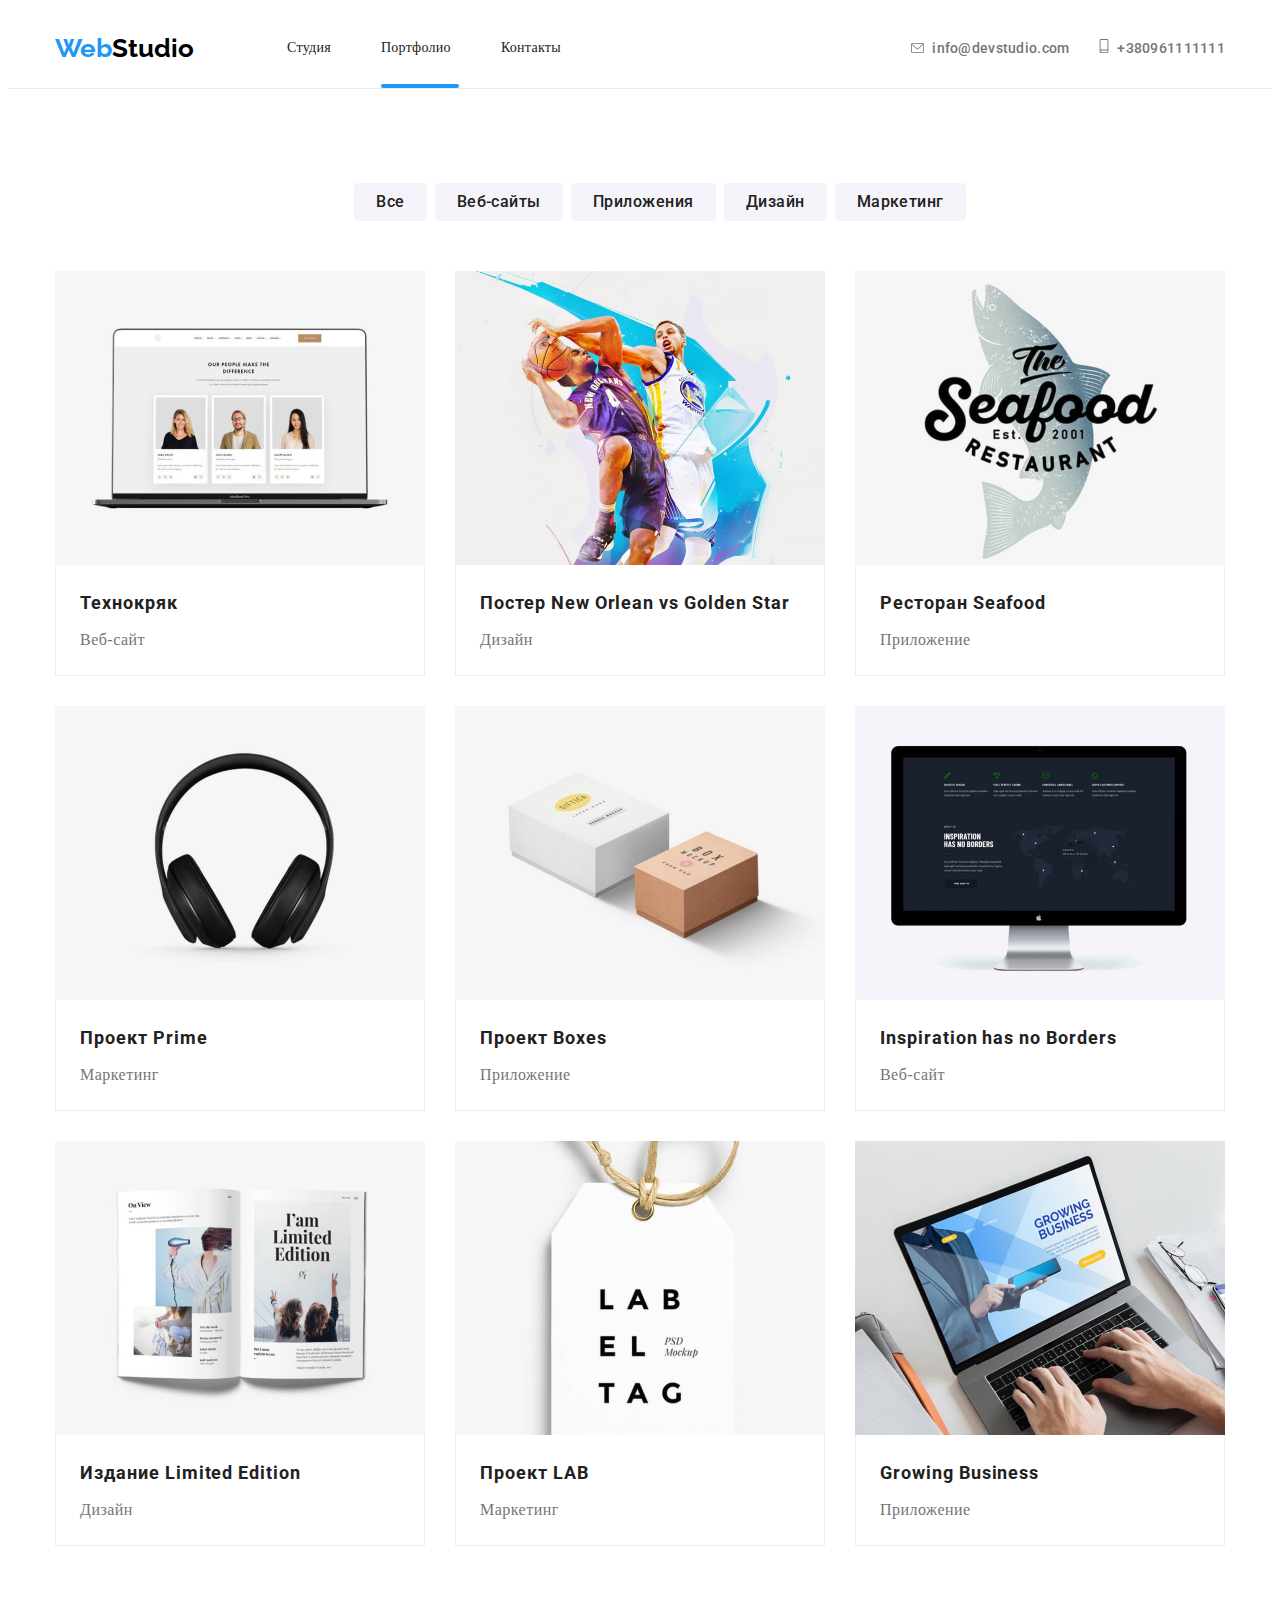
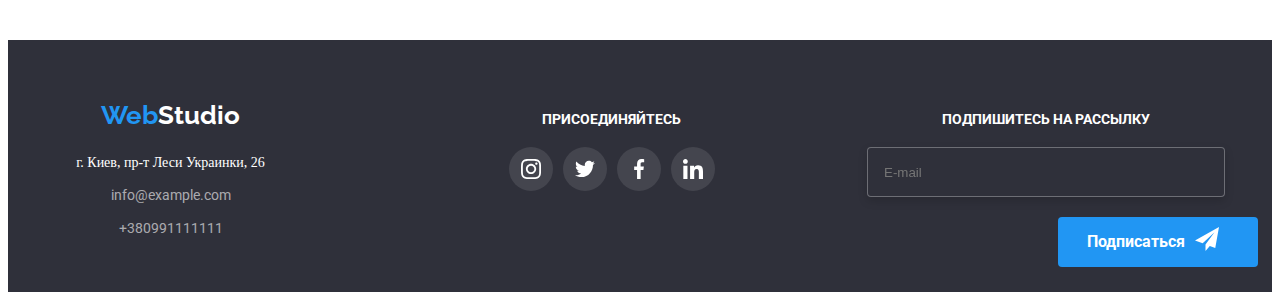
==== commit b55e35b9: "fixed" ====
--- a/portfolio.html
+++ b/portfolio.html
@@ -16,7 +16,7 @@
         <header class="page-header">
             <div class="container nav">
             <a href="./index.html" target="_self" class="logo">Web<span class="logo__inner">Studio</span></a>
-            <button class="mobile-nav__button is-open" type="button" data-menu-button>
+            <button class="mobile-nav__button" type="button" data-menu-button>
                 <svg class="mobile-nav__image" 
                 width="24" 
                 height="16" 
@@ -26,8 +26,36 @@
                     <use class="icon-cross" href="./images/spraitlast.svg#icon-close-black"></use>
                 </svg>
             </button>
-            <div class="mobile-nav__menu-container is-open" data-menu id="menu-container">
-            контакты
+            <div class="mobile-nav__menu-container" data-menu id="menu-container">
+                <div class="mobile-nav__menu-container__navigation">
+                    <ul class="mobile-nav__menu-container__list">
+                        <li class="mobile-nav__menu-container__item"><a class="mobile-nav__menu-container__link" href="./index.html"
+                                target="_parent" rel="nofollow">Студия</a></li>
+                        <li class="mobile-nav__menu-container__item"><a class="mobile-nav__menu-container__link"
+                                href="./portfolio.html" target="_parent" rel="nofollow">Портфолио</a></li>
+                        <li class="mobile-nav__menu-container__item"><a class="mobile-nav__menu-container__link"
+                                href="">Контакты</a></li>
+                    </ul>
+                </div>
+                <div class="menu-container-contacts">
+                    <ul class="menu-container-contacts__list">
+                        <li class="menu-container-contacts__item">
+                            <a class="contact__link tel" href="tel:+380961111111">+380961111111</a>
+                        </li>
+                        <li class="menu-container-contacts__item">
+                            <a class="contact__link" href="mailto:info@devstudio.com">info@devstudio.com</a>
+                        </li>
+                    </ul>
+                </div>
+                <div class="menu-container-network">
+                    <ul class="menu-container-network__list">
+                        <li class="menu-container-network__item"><a class="menu-container-network__link"
+                                href="http:www.instagramm.com">Instagram</a></li>
+                        <li class="menu-container-network__item"><a class="menu-container-network__link" href="">Twitter</a></li>
+                        <li class="menu-container-network__item"><a class="menu-container-network__link" href="">Facebook</a></li>
+                        <li class="menu-container-network__item"><a class="menu-container-network__link" href="">Linkedin</a></li>
+                    </ul>
+                </div>
             </div>
             <nav class="main-nav">
                 <ul class="main-nav__list">
--- a/css/main.min.css
+++ b/css/main.min.css
@@ -1 +1 @@
-.html{box-sizing:border-box}*,*::before,*::after{box-sizing:border-box}.body{background-color:var(--main-white-color);color:var(--primary-text-color);font-family:Roboto,sans-serif;letter-spacing:.03em;font-style:normal}.section{padding:60px 0;max-width:480px;margin:0 auto;padding-left:15px;padding-right:15px}@media screen and (min-width: 768px){.section{padding:60px 0;max-width:768px;margin:0 auto}}@media screen and (min-width: 1200px){.section{padding:94px 0;max-width:1600px;margin:0 auto}}.container{max-width:480px;width:100%;margin:0 auto;margin-left:0;margin-right:0}@media screen and (min-width: 768px){.container{max-width:768px;margin:0 auto;padding-left:15px;padding-right:15px}}@media screen and (min-width: 1200px){.container{max-width:1200px;margin:0 auto;padding-left:15px;padding-right:15px;padding-bottom:0;padding-top:0}}.logo{color:#2196f3;font-family:"Raleway",sans-serif;font-weight:700;font-size:24px;line-height:2.01;text-decoration:none;margin-bottom:0}@media screen and (min-width: 768px){.logo{color:#2196f3;font-family:"Raleway",sans-serif;font-weight:700;font-size:24px;line-height:1.17;text-decoration:none;margin-bottom:0}}@media screen and (min-width: 1200px){.logo{color:#2196f3;font-family:"Raleway",sans-serif;font-weight:700;font-size:26px;line-height:1.19;text-decoration:none;margin-bottom:0}}.logo>.logo__label{color:#fff}.page-header{background-color:#fff;border-bottom:1px solid #ececec;position:relative}.nav{display:flex;justify-content:space-between;margin:0 auto;padding-left:15px;padding-right:15px}@media screen and (min-width: 768px){.nav{display:flex;align-items:center;justify-content:center;padding-bottom:0;padding-top:0;margin:0 auto}}@media screen and (min-width: 1200px){.nav{width:1200px;margin:0 auto;margin-left:auto;margin-right:auto}}.logo__inner{color:#000}.main-nav{background-color:#fff;color:#212121;letter-spacing:.02em}.main-nav__list{display:none}@media screen and (min-width: 768px){.main-nav__list{display:flex;margin-left:93px;margin-top:0;margin-bottom:0;padding:0;color:#212121;list-style-type:none}}@media screen and (min-width: 1200px){.main-nav__list{display:flex;margin-left:93px;margin-top:0;margin-bottom:0;padding:0;color:#212121;list-style-type:none}.main-nav__list .main-nav__list .main-nav__item+.main-nav__item{margin-left:50px}}.main-nav__link{display:block;padding-top:32px;padding-bottom:32px;color:#212121;font-weight:500;font-size:14px;line-height:1.14;text-decoration:none;letter-spacing:.02em;transition:color 250ms cubic-bezier(0.4, 0, 0.2, 1);position:relative}.main-nav__link:hover,.main-nav__link:focus{color:#2196f3}.main-nav{display:none}@media screen and (min-width: 768px){.main-nav{display:flex}}@media screen and (min-width: 1200px){.main-nav{display:flex}}@media screen and (min-width: 768px){.main-nav__list{display:flex;margin-left:88px;margin-top:0;margin-bottom:0;padding:0;color:#212121;list-style:none}}@media screen and (min-width: 1200px){.main-nav__list{display:flex;margin-left:93px;margin-top:0;margin-bottom:0;padding:0;color:#212121;list-style:none}}.main-nav__list .main-nav__item+.main-nav__item{margin-left:50px}.main-nav__list .link--underline::after{content:"";position:absolute;min-width:48px;height:4px;left:0;background-color:#2196f3;border-radius:2px;bottom:0;display:inline-block;background-size:cover}.main-nav__list .link--doubleunderline::after{content:"";position:absolute;min-width:78px;height:4px;background-color:#2196f3;border-radius:2px;bottom:0;left:0;display:inline-block;background-size:cover}.link--underline{color:#2196f3;position:relative}.contact{display:none}@media screen and (min-width: 768px){.contact{display:inline-block;background-color:#fff;list-style:none;margin:0;padding:0;margin-left:84px}}@media screen and (min-width: 1200px){.contact{display:flex;background-color:#fff;list-style:none;margin-bottom:0;margin-top:0;margin-left:auto;padding:0;justify-content:center;text-align:center;align-items:flex-end}}.contact.contact__item+.contact__item{margin-left:30px}.contact__item{display:flex;align-items:center;justify-content:center;padding:0;text-align:center;margin-left:0}@media screen and (min-width: 768px){.contact__item{display:inline-block;background-color:#fff;list-style:none;padding:0}.contact__item:not(:last-child){margin-bottom:10px}}@media screen and (min-width: 1200px){.contact__item{display:flex;justify-content:center;align-items:center;padding:0;text-align:center;margin-left:0}.contact__item:not(:last-child){margin-right:30px;margin-bottom:0}}.contact__icon{cursor:pointer;margin-right:8px;fill:#757575;transition:fill 250ms cubic-bezier(0.4, 0, 0.2, 1)}.contact__icon .contact__link:hover,.contact__link:focus .contact__icon{fill:#2196f3}.contact__link{color:#757575;letter-spacing:.02em;text-decoration:none;font-family:"Roboto",sans-serif;font-weight:500;font-size:14px;line-height:1.17;transition:color 250ms cubic-bezier(0.4, 0, 0.2, 1)}@media screen and (min-width: 768px){.contact__link{font-size:12px}.contact__link:not(:last-child){margin-bottom:10px}}@media screen and (min-width: 1200px){.contact__link{font-size:14px}}.contact__link:hover,.contact__link:focus{color:#2196f3}.contact__icon{cursor:pointer;margin-right:10px;fill:#757575;transition:fill 250ms cubic-bezier(0.4, 0, 0.2, 1)}.contact__link:hover .contact__icon,.contact__link:focus .contact__icon{fill:#2196f3}@media screen and (min-width: 768px){.contact__icon{width:13px;height:10px;margin-right:8px}}@media screen and (min-width: 768px){.contact__icon--phone{width:10px;height:14px}}.mobile-nav__image{width:24px;height:16px}.hero{background-color:#2f303a;height:400px;padding:118px 0;background-color:#fff;text-align:center;background-image:linear-gradient(rgba(47, 48, 58, 0.4), rgba(47, 48, 58, 0.4)),url("/images/hero-mobile.jpg");background-position:center;background-size:cover;background-repeat:no-repeat}@media screen and (min-width: 768px){.hero{background-image:linear-gradient(rgba(47, 48, 58, 0.4), rgba(47, 48, 58, 0.4)),url("/images/tablet-hero.jpg")}}@media screen and (min-width: 1200px){.hero{height:600px;padding:200px 0;background-image:linear-gradient(rgba(47, 48, 58, 0.4), rgba(47, 48, 58, 0.4)),url("../images/hero.jpg")}}.hero__title{color:#fff;font-weight:900;font-size:26px;line-height:1.36;text-align:center;letter-spacing:.06em;text-transform:uppercase;margin-bottom:30px;margin-top:0}@media screen and (min-width: 1200px){.hero__title{font-size:44px}}.hero__wrapper{text-align:center;position:relative}.hero__button{background-color:#2196f3;color:#fff;font-weight:700;font-size:16px;line-height:1.87;letter-spacing:.06em;cursor:pointer;font-family:inherit;border-radius:4px;min-width:200px;padding:10px 32px}.hero__button:hover,.hero__button:focus{color:var #fff;background-color:#188ce8}@media screen and (min-width: 1200px){.hero__button{z-index:1}}.button-secondary{color:#212121;background:#f5f4fa;cursor:pointer;font-weight:500;font-size:16px;line-height:1.62;letter-spacing:.03em;font-family:inherit;border-radius:4px;padding:6px 22px;border:none;font-family:"Roboto",sans-serif}.filter__list .filter__item+.filter__item{margin-left:8px}.button-secondary:hover,.button-secondary:focus{color:#fff;background-color:#2196f3;cursor:pointer;box-shadow:0px 3px 1px rgba(0,0,0,.1),0px 1px 2px rgba(0,0,0,.08),0px 2px 2px rgba(0,0,0,.12)}.chekbox-button{display:block;text-align:center;background-color:#2196f3;border:none;width:200px;padding:10px 55px;align-items:center;margin:0 auto;box-shadow:0px 4px 4px rgba(0,0,0,.15);border-radius:4px;cursor:pointer}.chekbox-button:hover,.chekbox-button:focus{background-color:#188ce8}.benefits__heading{background-color:#fff;color:rgba(0,0,0,0);font-size:0}.benefits__list{list-style-type:none;display:flex;flex-wrap:wrap;margin-top:0;padding-left:0}@media screen and (min-width: 1200px){.benefits__list{margin-bottom:0}}.benefits__item{width:100%}@media screen and (min-width: 768px){.benefits__item{width:calc((100% - 30px)/2)}.benefits__item:nth-child(odd){margin-right:30px}}@media screen and (min-width: 1200px){.benefits__item{width:270px;display:block;margin-left:0}.benefits__item:not(:last-child){margin-right:30px}}.benefits__item:not(:last-child){margin-bottom:30px}.benefits__thumb{padding:25px;text-align:center;margin-bottom:30px;width:100%;height:120px;border-radius:4px;background-color:#f5f4fa}@media screen and (min-width: 768px){.benefits__thumb{padding:25px;width:354px}}@media screen and (min-width: 1200px){.benefits__thumb{padding:25px;align-items:center;margin-bottom:30px;width:270px;height:120px;border-radius:4px;background-color:#f5f4fa}}.benefits__title{font-weight:700;font-size:14px;line-height:1.14;text-transform:uppercase;letter-spacing:.03em;margin-bottom:10px;margin-top:30px;text-align:center}.benefits__text{background-color:#fff;color:#757575;font-weight:400;font-size:14px;line-height:1.71;letter-spacing:.03em;margin-bottom:0}.benefits__icon{width:70px;height:70px}.work{background-color:#fff;padding-top:0}.work__title{color:#212121;font-weight:700;font-size:36px;line-height:1.16;text-align:center;margin-top:0;margin-bottom:50px}.work__list{display:flex;list-style-type:none;margin-top:0;margin-bottom:0;padding-left:0;padding-right:0}.work__item{position:relative}.work__wrapper{position:relative;margin-bottom:0;margin-top:0}.work__list .work__item:not(:last-child){margin-right:30px}.work__image{display:block}.work__text{display:inline-block;position:absolute;left:0;bottom:0;width:100%;padding-top:27px;padding-bottom:27px;font-weight:700;font-size:14px;line-height:1.14;text-align:center;text-transform:uppercase;color:#fff;background-color:rgba(47,48,58,.8);margin-bottom:0;margin-top:0}.section.work{display:none}@media screen and (min-width: 1200px){.section.work{display:flex}}.team{background-color:#f5f4fa;color:#212121}.team__heading{color:#212121;font-weight:700;font-size:36px;line-height:1.16;text-align:center;margin-top:0;margin-bottom:50px}.team__list{list-style-type:none;margin-bottom:0;margin-top:0;padding-left:0;padding-right:0}@media screen and (min-width: 768px){.team__list{display:flex;flex-wrap:wrap}}@media screen and (min-width: 1200px){.team__list{display:flex;flex-wrap:wrap;justify-content:space-between}}.team__card{background-color:#fff;color:#212121;max-width:480px;width:100%;text-align:center;box-shadow:0px 1px 3px rgba(0,0,0,.12),0px 1px 1px rgba(0,0,0,.14),0px 2px 1px rgba(0,0,0,.2);border-radius:0px 0px 4px 4px}@media screen and (min-width: 1200px){.team__card{width:270px}}.team__wrapper{padding-top:30px}.team__title{font-weight:500;font-size:16px;line-height:1.19;margin-top:0;margin-bottom:10px}.team__post{color:#757575;font-weight:400;font-size:16px;line-height:1.19;margin-top:0;margin-bottom:0}.team__item:not(:last-child){margin-right:0;margin-bottom:30px}@media screen and (min-width: 1200px){.team__item:not(:last-child){margin-right:30px;margin-bottom:0}}@media screen and (min-width: 768px){.team__item{width:calc((100% - 30px)/2)}.team__item:nth-child(2n+1){margin-right:30px}}@media screen and (min-width: 1200px){.team__item{width:calc((100% - 90px)/4)}}.team-network{list-style:none;display:flex;justify-content:center;padding-left:32px;padding-right:32px;padding-bottom:30px;margin-top:16px}.team-network__link{display:flex;width:44px;height:44px;border-radius:50%;background-color:#fff;background-repeat:no-repeat;justify-content:center;align-items:center;fill:#afb1b8;transition:background-color 250ms cubic-bezier(0.4, 0, 0.2, 1)}.team-network__link:hover,.team-network__link:focus{background-color:#2196f3}.team-network__link:hover,.team-network__link:focus{fill:#fff}.team-network__wrapper{display:flex;text-align:center}.team-network__wrapper:hover{color:#2196f3}.team__img{max-width:100%}.customer__title{font-weight:700px;font-size:36px;line-height:1.17;text-align:center;margin-bottom:30px;margin-top:0}.customer__list{list-style:none;margin-top:0;margin-bottom:0;display:flex;justify-content:space-between;padding-left:0;flex-wrap:wrap}@media screen and (min-width: 1200px){.customer__list{flex-wrap:nowrap}}.customer__link{height:100%;display:flex;height:92px;border:1px solid #afb1b8;border-radius:4px;justify-content:center;align-items:center;fill:#afb1b8;transition:fill 250ms cubic-bezier(0.4, 0, 0.2, 1)}.customer__link:hover,.customer__link:focus{fill:#2196f3;border-color:#2196f3}.customer__image{width:106px;height:60px}.customer__item{flex-basis:calc((100% - 30px)/2);margin-bottom:30px}@media screen and (min-width: 768px){.customer__item{flex-basis:calc((100% - 60px)/3);width:226px}}@media screen and (min-width: 1200px){.customer__item{width:170px}}@media screen and (min-width: 768px){.customer__item:nth-child(-n+3){margin-bottom:30px}}@media screen and (min-width: 1200px){.customer__item:nth-child(-n+3){margin-bottom:0}}.customer__item:nth-child(n+5):nth-child(-n+6){margin-bottom:0}.customer__item:nth-child(n+4):nth-child(-n+6){margin-bottom:0}@media screen and (min-width: 768px){.customer__item:nth-child(n+4):nth-child(-n+6){margin-bottom:0x}}@media screen and (min-width: 1200px){.customer__item:nth-child(n+4):nth-child(-n+6){margin-bottom:0}}@media screen and (min-width: 1200px){.customer__link{width:170px}}.team-network__item:not(:last-child){margin-right:10px}.container.customer{max-width:480px;width:100%;margin:0 auto}@media screen and (min-width: 768px){.container.customer{max-width:768px;width:100%;margin:0 auto}}@media screen and (min-width: 1200px){.container.customer{max-width:1200px;width:100%}}.footer-main{background-color:#2f303a;color:#fff;padding-top:60px;padding-bottom:60px;display:block;position:relative;height:603px}@media screen and (min-width: 768px){.footer-main{height:603px}}@media screen and (min-width: 1200px){.footer-main{display:flex;height:252px}}.footer-main__wrapper{display:block;margin:0 auto;margin-left:auto;margin-right:auto;padding-left:15px;padding-right:15px;max-width:480px;width:100%;text-align:center}@media screen and (min-width: 768px){.footer-main__wrapper{max-width:768px;display:flex;flex-wrap:wrap;justify-content:space-around}}@media screen and (min-width: 1200px){.footer-main__wrapper{display:flex;max-width:1200px;margin:0 auto;margin-left:auto;margin-right:auto;padding-left:15px;padding-right:15px;align-items:baseline}}.container.footer{display:inline-block;padding:0px;margin-left:0;margin-right:0;margin-bottom:60px}@media screen and (min-width: 768px){.container.footer{width:232px}}@media screen and (min-width: 1200px){.container.footer{width:231px;padding:0px;margin-left:0;margin-right:70px}}.footer__adress{color:#fff;font-weight:400;font-size:14px;line-height:1.71;text-decoration:none;font-style:normal}.footer__adress:hover,.footer__adress:focus{color:#2196f3}.footer__link{color:rgba(255,255,255,.6);font-family:"Roboto",sans-serif;font-weight:400;font-size:14px;line-height:1.71;text-decoration:none;font-style:normal}.footer__link:hover,.footer__link:focus{color:#2196f3}.footer__list{list-style-type:none;margin:0;vertical-align:auto;padding-left:0;margin-top:20px;width:231px;height:81px;display:inline-block;flex-wrap:wrap;padding:0px}.footer__item:not(:last-child){margin-bottom:9px}.footer-network{height:80px;margin-bottom:60px}@media screen and (min-widht: 1200px){.footer-network{display:flex;flex-wrap:wrap;width:206px;height:80px;margin-top:0;margin-left:0;margin-bottom:0;margin-right:93px}}.footer-network__title{text-transform:uppercase;font-family:"Roboto",sans-serif;font-size:14px;line-height:1.17;font-weight:700px;margin-bottom:20px;text-align:center;margin-top:0}.footer-network__list{display:flex;flex-wrap:wrap;justify-content:center;list-style:none;padding-left:0;margin-top:0;margin-bottom:0}@media screen and (min-widht: 1200px){.footer-network__list{justify-content:space-evenly;list-style:none;padding-left:0;margin-top:0;margin-bottom:0}}.footer-network__item{width:44px;height:44px}.footer-network__item:not(:last-child){margin-right:10px}.footer-network__link{display:flex;width:44px;height:44px;border-radius:50%;background-color:rgba(255,255,255,.1);background-repeat:no-repeat;justify-content:center;align-items:center;transition:background-color 250ms cubic-bezier(0.4, 0, 0.2, 1)}.footer-network__link:hover,.footer-network__link:focus{background-color:#2196f3}.footer-network__image{display:flex;fill:#fff;text-align:center}.email-form__title{color:#fff;font-size:14px;line-height:16.41px;font-weight:700;font-family:"Roboto",sans-serif;text-transform:uppercase;margin-bottom:20px;margin-top:0}.email-form__input{background-color:#2f303a;border:1px solid rgba(255,255,255,.3);filter:drop-shadow(0px 4px 4px rgba(0, 0, 0, 0.15));border-radius:4px;max-width:450px;width:100%;height:50px;margin-right:0;margin-top:0;padding-top:15px;padding-bottom:15px;padding-left:16px;margin-bottom:20px;color:#fff}@media screen and (min-width: 768px){.email-form__input{width:450px}}@media screen and (min-width: 1200px){.email-form__input{max-width:358px}}.email-button{background-color:#2196f3;width:200px;margin:0;background:#2196f3;border-radius:4px;position:absolute;border:none;cursor:pointer;padding:10px 29px;text-align:center;box-shadow:none;transition:box-shadow 250ms cubic-bezier(0.4, 0, 0.2, 1);display:block}@media screen and (min-widht: 1200px){.email-button{display:flex}}.email-button__image{fill:#fff;vertical-align:middle;margin-left:10px}.email-button__label{color:#fff;font-size:16px;line-height:30px;font-weight:700;font-family:"Roboto",sans-serif;margin:0;padding:0}.email-button:hover{box-shadow:0px 4px 4px rgba(0,0,0,.15);background-color:#188ce8}.email-form__wrapper{display:block}@media screen and (min-widht: 768px){.email-form__wrapper{display:flex}}.email-button__wrapper{margin:0 auto;max-width:200px;width:100%}@media screen and (min-widht: 768px){.email-button__wrapper{margin-top:20px}}@media screen and (min-widht: 1200px){.email-button__wrapper{margin:0}}.backdrop{position:fixed;top:0;left:0;width:100%;height:100%;transition:opacity 250ms cubic-bezier(0.4, 0, 0.2, 1),visibility 250ms cubic-bezier(0.4, 0, 0.2, 1);visibility:visible;opacity:1;background-color:rgba(0,0,0,.3)}.backdrop.is-hidden{opacity:0;pointer-events:none;visibility:hidden}.modal{position:absolute;top:50%;left:50%;width:528px;background-color:#fff;transform:translate(-50%, -50%);transition:transform 250ms cubic-bezier(0.4, 0, 0.2, 1);box-shadow:0px 1px 3px rgba(0,0,0,.12),0px 1px 1px rgba(0,0,0,.14),0px 2px 1px rgba(0,0,0,.2);border-radius:4px;padding:40px}.modal__button{width:30px;height:30px;margin:0;padding:0;cursor:pointer;border-radius:50%;background:#fff;border:1px solid rgba(0,0,0,.1);position:absolute;top:8px;right:8px;padding:5px;transition:fill 250ms cubic-bezier(0.4, 0, 0.2, 1)}.modal__button:hover,.modal__button:focus{fill:#2196f3}.modal__title{font-family:"Roboto",sans-serif;font-weight:700;font-size:20px;line-height:23.44px;text-align:center;margin-bottom:12px;margin-top:0}.modal__span{font-family:"Roboto",sans-serif;font-weight:400;font-size:12px;line-height:14.06px;color:#757575;margin-bottom:4px;display:block}.modal__span:not(:last-child){margin-top:10px}.modal__span:last-child{margin-top:0}.modal__wrapper{display:flex;justify-content:center;margin-left:0;margin-right:0;position:relative}.modal__image{fill:#000;position:absolute;top:50%;left:10px;transform:translateY(-50%);transition:fill 250ms cubic-bezier(0.4, 0, 0.2, 1)}.modal__image:hover{fill:#2196f3}.modal__input{width:448px;height:40px;border:1px solid rgba(33,33,33,.2);border-radius:4px;padding:8px 8px 8px 42px;outline:none;color:#757575;cursor:pointer;transition:border-color 250ms cubic-bezier(0.4, 0, 0.2, 1)}.modal__input:hover,.modal__input:focus{border:1px solid #2196f3}.modal__input:hover+.modal__image{fill:#2196f3}.modal__input:hover+.modal__image{fill:#2196f3}.modal__coments{width:448px;height:120px;border:1px solid rgba(33,33,33,.2);border-radius:4px;resize:none;padding:12px 16px;outline:none;color:#757575;cursor:pointer;transition:border-color 250ms cubic-bezier(0.4, 0, 0.2, 1)}.modal__coments:hover,.modal__coments:focus{border:1px solid #2196f3}.modal__coments::placeholder{font-family:"Roboto",sans-serif;font-style:normal;font-weight:400;font-size:12px;line-height:14px;letter-spacing:.01em;color:rgba(117,117,117,.5);cursor:pointer}.chekbox>span{font-family:"Roboto",sans-serif;font-style:normal;font-weight:400;font-size:14px;line-height:1.71;letter-spacing:.03em;color:#757575}.chekbox__hidden{position:absolute;white-space:nowrap;width:1px;height:1px;overflow:hidden;border:0;padding:0;clip:rect(0 0 0 0);clip-path:inset(50%);margin:-1px}.chekbox__hidden:checked+.checkbox__image{opacity:1;background-color:#2196f3}.chekbox{display:flex;align-items:center;height:24px;margin-bottom:30px;margin-top:20px;margin-left:0;margin-right:0;padding-left:20px}.chekbox__image{fill:#fff;position:absolute;opacity:0;background-color:#fff}.chekbox__fake{border:2px solid #000;width:16px;height:15px;margin-right:7px;border-radius:2px}.chekbox__link{text-decoration:none;color:#2196f3}.chekbox-button__label{font-family:"Roboto",sans-serif;font-size:16px;line-height:1.87;color:#fff;padding:0}.chekbox__hidden:checked+.chekbox__image{opacity:1;background-color:#2196f3}.main{background-color:#fff}.filter__title{color:rgba(0,0,0,0);font-size:0}.filter__list{list-style-type:none;display:flex;flex-wrap:wrap;justify-content:start;padding-bottom:50px;margin-top:0;margin-bottom:0;padding-left:0;padding-right:0;width:100%}@media screen and (min-width: 1200px){.filter__list{justify-content:center;padding-bottom:50px;margin-top:0;margin-bottom:0;flex-wrap:nowrap;padding-left:40px}}.filter__item:nth-child(n+4):nth-child(-n+5){margin-top:15px}@media screen and (min-width: 768px){.filter__item:nth-child(n+4):nth-child(-n+5){margin-top:0}}@media screen and (min-width: 1200px){.filter__item:nth-child(n+4):nth-child(-n+5){margin-top:0}}@media screen and (min-width: 320px)and (max-width: 391px){.filter__item:nth-child(3){margin-top:15px}}.filter__list{display:flex;flex-wrap:wrap;width:100%}@media screen and (min-width: 768px){.filter__list{flex-wrap:nowrap;width:100%;justify-content:center}}@media screen and (min-width: 1200px){.filter__list{margin-top:0}}.examples__list{list-style-type:none;letter-spacing:.06em;display:flex;flex-wrap:wrap;margin-top:0;margin-bottom:0;padding:0}.examples__title{font-family:"Roboto",sans-serif;font-weight:700;font-size:18px;line-height:2;margin-bottom:4px;margin-top:0}.examples__link{background-color:#fff;color:#212121;text-decoration:none;display:flex;flex-direction:column}.examples__link:hover,.examples__link:focus{box-shadow:0px 1px 1px rgba(0,0,0,.12),0px 4px 4px rgba(0,0,0,.06),1px 4px 6px rgba(0,0,0,.16)}.examples__paragraph{color:#757575;font-weight:400;font-size:16px;line-height:1.88;letter-spacing:.03em;margin-bottom:0;margin-top:0}.examples__item{cursor:pointer}.examples__item:not(:last-child){margin-bottom:30px}.examples__wrapper{display:flex;flex-direction:column;text-align:justify;padding:20px 24px;border-right:1px solid #eee;border-bottom:1px solid #eee;border-left:1px solid #eee}@media screen and (min-width: 768px){.examples__wrapper{height:146px}}@media screen and (min-width: 1200px){.examples__wrapper{height:auto}}.examples__text{display:inline-block;position:absolute;top:0;left:0;width:100%;height:100%;padding:63px 24px;color:#fff;font-size:18px;font-weight:400;line-height:1.55;text-align:left;background-color:rgba(33,150,243,.9);margin-top:0;transition:transform 250ms cubic-bezier(0.4, 0, 0.2, 1);transform:translateY(100%)}.examples__overlay{position:relative;overflow:hidden}.examples__item{cursor:pointer}@media screen and (min-width: 768px){.examples__item{flex-basis:calc((100% - 30px)/2)}.examples__item:nth-child(odd){margin-right:30px}}@media screen and (min-width: 1200px){.examples__item{margin-right:30px;margin-bottom:30px;flex-basis:calc((100% - 60px)/3)}.examples__item:nth-last-child(-n+3){margin-bottom:0}.examples__item:nth-child(3n){margin-right:0}}.container.examples{display:flex;flex-wrap:wrap}@media screen and (min-width: 768px){.container.examples{display:block}}.examples__link:hover .examples__text,.examples__link:focus .examples__text{transform:translateY(0)}.examples__overlay>img{display:block}.examples__picture{width:354px}.examples_image{width:100%;display:block}.mobile-nav__menu-container{display:none;background-color:#fff;padding:20px;text-align:center;font-size:20px;position:absolute;top:0;left:0;width:100vw;height:100vh;z-index:1;padding:50px 40px;overflow-y:scroll}.mobile-nav__menu-container.is-open{display:block}@media screen and (min-width: 768px){.mobile-nav__menu-container{display:none}}@media screen and (min-width: 768px){.mobile-nav__menu-container.is-open{display:none}}.mobile-nav__button{display:inline-flex;margin:0;padding:0;border:none;background-color:rgba(0,0,0,0);align-items:center;z-index:2}.mobile-nav__button .icon-cross{width:24px;height:16px;display:none}.mobile-nav__button.is-open .icon-cross{display:block}.mobile-nav__button.is-open .icon-menu{display:none}@media screen and (min-width: 768px){.mobile-nav__button{display:none}}.mobile-nav__menu-container__item{list-style:none;font-size:40px;line-height:46.88px;font-weight:500;font-family:"Roboto",sans-serif;text-align:left;padding-left:0;margin:0}.mobile-nav__menu-container__item:not(:last-child){margin-bottom:32px}.mobile-nav__menu-container__list{padding:0;margin:0}.mobile-nav__menu-container__link{text-decoration:none;color:#212121}.menu-container-contacts__list{list-style:none;padding:0;margin:0}.contact__link.tel{text-decoration:none;color:#2196f3;font-family:"Roboto",sans-serif;font-size:34px;font-weight:500px}.menu-container-contacts__item{padding:0;margin:0;text-align:start}.menu-container-contacts__item:not(:last-child){margin-bottom:32px}.menu-container-network__list{list-style:none;text-decoration:none;font-family:"Roboto",sans-serif;font-size:18px;font-weight:500;line-height:22px;color:#2196f3;display:flex;justify-content:center;margin:0;padding:0}.menu-container-network__item:not(:last-child){border-right:1px solid rgba(33,33,33,.2);padding-right:10px}.menu-container-network__item:not(:first-child){padding-left:10px}/*# sourceMappingURL=main.min.css.map */+.html{box-sizing:border-box}*,*::before,*::after{box-sizing:border-box}.body{background-color:var(--main-white-color);color:var(--primary-text-color);font-family:Roboto,sans-serif;letter-spacing:.03em;font-style:normal}.section{padding:60px 0;max-width:480px;margin:0 auto;padding-left:15px;padding-right:15px}@media screen and (min-width: 768px){.section{padding:60px 0;max-width:768px;margin:0 auto}}@media screen and (min-width: 1200px){.section{padding:94px 0;max-width:1600px;margin:0 auto}}.container{max-width:480px;width:100%;margin:0 auto;margin-left:0;margin-right:0}@media screen and (min-width: 768px){.container{max-width:768px;margin:0 auto;padding-left:15px;padding-right:15px}}@media screen and (min-width: 1200px){.container{max-width:1200px;margin:0 auto;padding-left:15px;padding-right:15px;padding-bottom:0;padding-top:0}}.logo{color:#2196f3;font-family:"Raleway",sans-serif;font-weight:700;font-size:24px;line-height:2.01;text-decoration:none;margin-bottom:0}@media screen and (min-width: 768px){.logo{color:#2196f3;font-family:"Raleway",sans-serif;font-weight:700;font-size:24px;line-height:1.17;text-decoration:none;margin-bottom:0}}@media screen and (min-width: 1200px){.logo{color:#2196f3;font-family:"Raleway",sans-serif;font-weight:700;font-size:26px;line-height:1.19;text-decoration:none;margin-bottom:0}}.logo>.logo__label{color:#fff}.page-header{background-color:#fff;border-bottom:1px solid #ececec;position:relative}.nav{display:flex;justify-content:space-between;margin:0 auto;padding-left:15px;padding-right:15px}@media screen and (min-width: 768px){.nav{display:flex;align-items:center;justify-content:center;padding-bottom:0;padding-top:0;margin:0 auto}}@media screen and (min-width: 1200px){.nav{width:1200px;margin:0 auto;margin-left:auto;margin-right:auto}}.logo__inner{color:#000}.main-nav{background-color:#fff;color:#212121;letter-spacing:.02em}.main-nav__list{display:none}@media screen and (min-width: 768px){.main-nav__list{display:flex;margin-left:93px;margin-top:0;margin-bottom:0;padding:0;color:#212121;list-style-type:none}}@media screen and (min-width: 1200px){.main-nav__list{display:flex;margin-left:93px;margin-top:0;margin-bottom:0;padding:0;color:#212121;list-style-type:none}.main-nav__list .main-nav__list .main-nav__item+.main-nav__item{margin-left:50px}}.main-nav__link{display:block;padding-top:32px;padding-bottom:32px;color:#212121;font-weight:500;font-size:14px;line-height:1.14;text-decoration:none;letter-spacing:.02em;transition:color 250ms cubic-bezier(0.4, 0, 0.2, 1);position:relative}.main-nav__link:hover,.main-nav__link:focus{color:#2196f3}.main-nav{display:none}@media screen and (min-width: 768px){.main-nav{display:flex}}@media screen and (min-width: 1200px){.main-nav{display:flex}}@media screen and (min-width: 768px){.main-nav__list{display:flex;margin-left:88px;margin-top:0;margin-bottom:0;padding:0;color:#212121;list-style:none}}@media screen and (min-width: 1200px){.main-nav__list{display:flex;margin-left:93px;margin-top:0;margin-bottom:0;padding:0;color:#212121;list-style:none}}.main-nav__list .main-nav__item+.main-nav__item{margin-left:50px}.main-nav__list .link--underline::after{content:"";position:absolute;min-width:48px;height:4px;left:0;background-color:#2196f3;border-radius:2px;bottom:0;display:inline-block;background-size:cover}.main-nav__list .link--doubleunderline::after{content:"";position:absolute;min-width:78px;height:4px;background-color:#2196f3;border-radius:2px;bottom:0;left:0;display:inline-block;background-size:cover}.link--underline{color:#2196f3;position:relative}.contact{display:none}@media screen and (min-width: 768px){.contact{display:inline-block;background-color:#fff;list-style:none;margin:0;padding:0;margin-left:84px}}@media screen and (min-width: 1200px){.contact{display:flex;background-color:#fff;list-style:none;margin-bottom:0;margin-top:0;margin-left:auto;padding:0;justify-content:center;text-align:center;align-items:flex-end}}.contact.contact__item+.contact__item{margin-left:30px}.contact__item{display:flex;align-items:center;justify-content:center;padding:0;text-align:center;margin-left:0}@media screen and (min-width: 768px){.contact__item{display:inline-block;background-color:#fff;list-style:none;padding:0}.contact__item:not(:last-child){margin-bottom:10px}}@media screen and (min-width: 1200px){.contact__item{display:flex;justify-content:center;align-items:center;padding:0;text-align:center;margin-left:0}.contact__item:not(:last-child){margin-right:30px;margin-bottom:0}}.contact__icon{cursor:pointer;margin-right:8px;fill:#757575;transition:fill 250ms cubic-bezier(0.4, 0, 0.2, 1)}.contact__icon .contact__link:hover,.contact__link:focus .contact__icon{fill:#2196f3}.contact__link{color:#757575;letter-spacing:.02em;text-decoration:none;font-family:"Roboto",sans-serif;font-weight:500;font-size:14px;line-height:1.17;transition:color 250ms cubic-bezier(0.4, 0, 0.2, 1)}@media screen and (min-width: 768px){.contact__link{font-size:12px}.contact__link:not(:last-child){margin-bottom:10px}}@media screen and (min-width: 1200px){.contact__link{font-size:14px}}.contact__link:hover,.contact__link:focus{color:#2196f3}.contact__icon{cursor:pointer;margin-right:10px;fill:#757575;transition:fill 250ms cubic-bezier(0.4, 0, 0.2, 1)}.contact__link:hover .contact__icon,.contact__link:focus .contact__icon{fill:#2196f3}@media screen and (min-width: 768px){.contact__icon{width:13px;height:10px;margin-right:8px}}@media screen and (min-width: 768px){.contact__icon--phone{width:10px;height:14px}}.mobile-nav__image{width:24px;height:16px}.hero{background-color:#2f303a;height:400px;padding:118px 0;background-color:#fff;text-align:center;background-image:linear-gradient(rgba(47, 48, 58, 0.4), rgba(47, 48, 58, 0.4)),url("/images/hero-mobile.jpg");background-position:center;background-size:cover;background-repeat:no-repeat}@media screen and (min-width: 768px){.hero{background-image:linear-gradient(rgba(47, 48, 58, 0.4), rgba(47, 48, 58, 0.4)),url("/images/tablet-hero.jpg")}}@media screen and (min-width: 1200px){.hero{height:600px;padding:200px 0;background-image:linear-gradient(rgba(47, 48, 58, 0.4), rgba(47, 48, 58, 0.4)),url("../images/hero.jpg")}}.hero__title{color:#fff;font-weight:900;font-size:26px;line-height:1.36;text-align:center;letter-spacing:.06em;text-transform:uppercase;margin-bottom:30px;margin-top:0}@media screen and (min-width: 1200px){.hero__title{font-size:44px}}.hero__wrapper{text-align:center;position:relative}.hero__button{background-color:#2196f3;color:#fff;font-weight:700;font-size:16px;line-height:1.87;letter-spacing:.06em;cursor:pointer;font-family:inherit;border-radius:4px;min-width:200px;padding:10px 32px}.hero__button:hover,.hero__button:focus{color:var #fff;background-color:#188ce8}@media screen and (min-width: 1200px){.hero__button{z-index:1}}.button-secondary{color:#212121;background:#f5f4fa;cursor:pointer;font-weight:500;font-size:16px;line-height:1.62;letter-spacing:.03em;font-family:inherit;border-radius:4px;padding:6px 22px;border:none;font-family:"Roboto",sans-serif}.filter__list .filter__item+.filter__item{margin-left:8px}.button-secondary:hover,.button-secondary:focus{color:#fff;background-color:#2196f3;cursor:pointer;box-shadow:0px 3px 1px rgba(0,0,0,.1),0px 1px 2px rgba(0,0,0,.08),0px 2px 2px rgba(0,0,0,.12)}.chekbox-button{display:block;text-align:center;background-color:#2196f3;border:none;width:200px;padding:10px 55px;align-items:center;margin:0 auto;box-shadow:0px 4px 4px rgba(0,0,0,.15);border-radius:4px;cursor:pointer}.chekbox-button:hover,.chekbox-button:focus{background-color:#188ce8}.benefits__heading{background-color:#fff;color:rgba(0,0,0,0);font-size:0}.benefits__list{list-style-type:none;display:flex;flex-wrap:wrap;margin-top:0;padding-left:0}@media screen and (min-width: 1200px){.benefits__list{margin-bottom:0}}.benefits__item{width:100%}@media screen and (min-width: 768px){.benefits__item{width:calc((100% - 30px)/2)}.benefits__item:nth-child(odd){margin-right:30px}}@media screen and (min-width: 1200px){.benefits__item{width:270px;display:block;margin-left:0}.benefits__item:not(:last-child){margin-right:30px}}.benefits__item:not(:last-child){margin-bottom:30px}.benefits__thumb{padding:25px;text-align:center;margin-bottom:30px;width:100%;height:120px;border-radius:4px;background-color:#f5f4fa}@media screen and (min-width: 768px){.benefits__thumb{padding:25px;width:354px}}@media screen and (min-width: 1200px){.benefits__thumb{padding:25px;align-items:center;margin-bottom:30px;width:270px;height:120px;border-radius:4px;background-color:#f5f4fa}}.benefits__title{font-weight:700;font-size:14px;line-height:1.14;text-transform:uppercase;letter-spacing:.03em;margin-bottom:10px;margin-top:30px;text-align:center}.benefits__text{background-color:#fff;color:#757575;font-weight:400;font-size:14px;line-height:1.71;letter-spacing:.03em;margin-bottom:0}.benefits__icon{width:70px;height:70px}.work{background-color:#fff;padding-top:0}.work__title{color:#212121;font-weight:700;font-size:36px;line-height:1.16;text-align:center;margin-top:0;margin-bottom:50px}.work__list{display:flex;list-style-type:none;margin-top:0;margin-bottom:0;padding-left:0;padding-right:0}.work__item{position:relative}.work__wrapper{position:relative;margin-bottom:0;margin-top:0}.work__list .work__item:not(:last-child){margin-right:30px}.work__image{display:block}.work__text{display:inline-block;position:absolute;left:0;bottom:0;width:100%;padding-top:27px;padding-bottom:27px;font-weight:700;font-size:14px;line-height:1.14;text-align:center;text-transform:uppercase;color:#fff;background-color:rgba(47,48,58,.8);margin-bottom:0;margin-top:0}.section.work{display:none}@media screen and (min-width: 1200px){.section.work{display:flex}}.team{background-color:#f5f4fa;color:#212121}.team__heading{color:#212121;font-weight:700;font-size:36px;line-height:1.16;text-align:center;margin-top:0;margin-bottom:50px}.team__list{list-style-type:none;margin-bottom:0;margin-top:0;padding-left:0;padding-right:0}@media screen and (min-width: 768px){.team__list{display:flex;flex-wrap:wrap}}@media screen and (min-width: 1200px){.team__list{display:flex;flex-wrap:wrap;justify-content:space-between}}.team__card{background-color:#fff;color:#212121;max-width:480px;width:100%;text-align:center;box-shadow:0px 1px 3px rgba(0,0,0,.12),0px 1px 1px rgba(0,0,0,.14),0px 2px 1px rgba(0,0,0,.2);border-radius:0px 0px 4px 4px}@media screen and (min-width: 1200px){.team__card{width:270px}}.team__wrapper{padding-top:30px}.team__title{font-weight:500;font-size:16px;line-height:1.19;margin-top:0;margin-bottom:10px}.team__post{color:#757575;font-weight:400;font-size:16px;line-height:1.19;margin-top:0;margin-bottom:0}.team__item:not(:last-child){margin-right:0;margin-bottom:30px}@media screen and (min-width: 1200px){.team__item:not(:last-child){margin-right:30px;margin-bottom:0}}@media screen and (min-width: 768px){.team__item{width:calc((100% - 30px)/2)}.team__item:nth-child(2n+1){margin-right:30px}}@media screen and (min-width: 1200px){.team__item{width:calc((100% - 90px)/4)}}.team-network{list-style:none;display:flex;justify-content:center;padding-left:32px;padding-right:32px;padding-bottom:30px;margin-top:16px}.team-network__link{display:flex;width:44px;height:44px;border-radius:50%;background-color:#fff;background-repeat:no-repeat;justify-content:center;align-items:center;fill:#afb1b8;transition:background-color 250ms cubic-bezier(0.4, 0, 0.2, 1)}.team-network__link:hover,.team-network__link:focus{background-color:#2196f3}.team-network__link:hover,.team-network__link:focus{fill:#fff}.team-network__wrapper{display:flex;text-align:center}.team-network__wrapper:hover{color:#2196f3}.team__img{max-width:100%}.customer__title{font-weight:700px;font-size:36px;line-height:1.17;text-align:center;margin-bottom:30px;margin-top:0}.customer__list{list-style:none;margin-top:0;margin-bottom:0;display:flex;justify-content:space-between;padding-left:0;flex-wrap:wrap}@media screen and (min-width: 1200px){.customer__list{flex-wrap:nowrap}}.customer__link{height:100%;display:flex;height:92px;border:1px solid #afb1b8;border-radius:4px;justify-content:center;align-items:center;fill:#afb1b8;transition:fill 250ms cubic-bezier(0.4, 0, 0.2, 1)}.customer__link:hover,.customer__link:focus{fill:#2196f3;border-color:#2196f3}.customer__image{width:106px;height:60px}.customer__item{flex-basis:calc((100% - 30px)/2);margin-bottom:30px}@media screen and (min-width: 768px){.customer__item{flex-basis:calc((100% - 60px)/3);width:226px}}@media screen and (min-width: 1200px){.customer__item{width:170px}}@media screen and (min-width: 768px){.customer__item:nth-child(-n+3){margin-bottom:30px}}@media screen and (min-width: 1200px){.customer__item:nth-child(-n+3){margin-bottom:0}}.customer__item:nth-child(n+5):nth-child(-n+6){margin-bottom:0}.customer__item:nth-child(n+4):nth-child(-n+6){margin-bottom:0}@media screen and (min-width: 768px){.customer__item:nth-child(n+4):nth-child(-n+6){margin-bottom:0x}}@media screen and (min-width: 1200px){.customer__item:nth-child(n+4):nth-child(-n+6){margin-bottom:0}}@media screen and (min-width: 1200px){.customer__link{width:170px}}.team-network__item:not(:last-child){margin-right:10px}.container.customer{max-width:480px;width:100%;margin:0 auto}@media screen and (min-width: 768px){.container.customer{max-width:768px;width:100%;margin:0 auto}}@media screen and (min-width: 1200px){.container.customer{max-width:1200px;width:100%}}.footer-main{background-color:#2f303a;color:#fff;padding-top:60px;padding-bottom:60px;display:block;position:relative;height:603px}@media screen and (min-width: 768px){.footer-main{height:603px}}@media screen and (min-width: 1200px){.footer-main{display:flex;height:252px}}.footer-main__wrapper{display:block;margin:0 auto;margin-left:auto;margin-right:auto;padding-left:15px;padding-right:15px;max-width:480px;width:100%;text-align:center}@media screen and (min-width: 768px){.footer-main__wrapper{max-width:768px;display:flex;flex-wrap:wrap;justify-content:space-around}}@media screen and (min-width: 1200px){.footer-main__wrapper{display:flex;max-width:1200px;margin:0 auto;margin-left:auto;margin-right:auto;padding-left:15px;padding-right:15px;align-items:baseline;flex-direction:row;justify-content:space-between}}.container.footer{display:inline-block;padding:0px;margin-left:0;margin-right:0;margin-bottom:60px}@media screen and (min-width: 768px){.container.footer{width:232px}}@media screen and (min-width: 1200px){.container.footer{width:231px;padding:0px;margin-left:0;margin-right:70px}}.footer__adress{color:#fff;font-weight:400;font-size:14px;line-height:1.71;text-decoration:none;font-style:normal}.footer__adress:hover,.footer__adress:focus{color:#2196f3}.footer__link{color:rgba(255,255,255,.6);font-family:"Roboto",sans-serif;font-weight:400;font-size:14px;line-height:1.71;text-decoration:none;font-style:normal}.footer__link:hover,.footer__link:focus{color:#2196f3}.footer__list{list-style-type:none;margin:0;vertical-align:auto;padding-left:0;margin-top:20px;width:231px;height:81px;display:inline-block;flex-wrap:wrap;padding:0px}.footer__item:not(:last-child){margin-bottom:9px}.footer-network{height:80px;margin-bottom:60px}@media screen and (min-widht: 1200px){.footer-network{display:flex;flex-wrap:wrap;width:206px;height:80px;margin-top:0;margin-left:0;margin-bottom:0;margin-right:93px}}.footer-network__title{text-transform:uppercase;font-family:"Roboto",sans-serif;font-size:14px;line-height:1.17;font-weight:700px;margin-bottom:20px;text-align:center;margin-top:0}.footer-network__list{display:flex;flex-wrap:wrap;justify-content:center;list-style:none;padding-left:0;margin-top:0;margin-bottom:0}@media screen and (min-widht: 1200px){.footer-network__list{justify-content:space-evenly;list-style:none;padding-left:0;margin-top:0;margin-bottom:0}}.footer-network__item{width:44px;height:44px}.footer-network__item:not(:last-child){margin-right:10px}.footer-network__link{display:flex;width:44px;height:44px;border-radius:50%;background-color:rgba(255,255,255,.1);background-repeat:no-repeat;justify-content:center;align-items:center;transition:background-color 250ms cubic-bezier(0.4, 0, 0.2, 1)}.footer-network__link:hover,.footer-network__link:focus{background-color:#2196f3}.footer-network__image{display:flex;fill:#fff;text-align:center}.email-form__title{color:#fff;font-size:14px;line-height:16.41px;font-weight:700;font-family:"Roboto",sans-serif;text-transform:uppercase;margin-bottom:20px;margin-top:0}.email-form__input{background-color:#2f303a;border:1px solid rgba(255,255,255,.3);filter:drop-shadow(0px 4px 4px rgba(0, 0, 0, 0.15));border-radius:4px;max-width:450px;width:100%;height:50px;margin-right:0;margin-top:0;padding-top:15px;padding-bottom:15px;padding-left:16px;margin-bottom:20px;color:#fff}@media screen and (min-width: 768px){.email-form__input{width:450px}}@media screen and (min-width: 1200px){.email-form__input{max-width:358px}}.email-button{background-color:#2196f3;width:200px;margin:0;background:#2196f3;border-radius:4px;position:absolute;border:none;cursor:pointer;padding:10px 29px;text-align:center;box-shadow:none;transition:box-shadow 250ms cubic-bezier(0.4, 0, 0.2, 1);display:block}@media screen and (min-widht: 1200px){.email-button{display:inline-flex;margin-left:0px 0px 0px 12px}}.email-button__image{fill:#fff;vertical-align:middle;margin-left:10px}.email-button__label{color:#fff;font-size:16px;line-height:30px;font-weight:700;font-family:"Roboto",sans-serif;margin:0;padding:0}.email-button:hover{box-shadow:0px 4px 4px rgba(0,0,0,.15);background-color:#188ce8}.email-form__wrapper{display:block}@media screen and (min-widht: 768px){.email-form__wrapper{display:flex}}.email-button__wrapper{margin:0 auto;max-width:200px;width:100%}@media screen and (min-widht: 768px){.email-button__wrapper{margin-top:20px}}@media screen and (min-widht: 1200px){.email-button__wrapper{margin:0}}@media screen and (min-width: 1200px){.email-button{display:inline-flex;margin-left:12px}}.backdrop{position:fixed;top:0;left:0;width:100%;height:100%;transition:opacity 250ms cubic-bezier(0.4, 0, 0.2, 1),visibility 250ms cubic-bezier(0.4, 0, 0.2, 1);visibility:visible;opacity:1;background-color:rgba(0,0,0,.3);overflow-y:scroll;padding:94px 15px}.backdrop.is-hidden{opacity:0;pointer-events:none;visibility:hidden}.modal{position:absolute;top:43%;left:50%;max-width:450px;width:100%;background-color:#fff;transform:translate(-50%, -50%);transition:transform 250ms cubic-bezier(0.4, 0, 0.2, 1);box-shadow:0px 1px 3px rgba(0,0,0,.12),0px 1px 1px rgba(0,0,0,.14),0px 2px 1px rgba(0,0,0,.2);border-radius:4px;padding:40px}@media screen and (min-width: 768px){.modal{max-width:528px;top:56%;left:54%}}@media screen and (min-width: 1200px){.modal{max-width:528px;top:59%;left:50%}}.modal__button{width:30px;height:30px;margin:0;padding:0;cursor:pointer;border-radius:50%;background:#fff;border:1px solid rgba(0,0,0,.1);position:absolute;top:8px;right:8px;padding:5px;transition:fill 250ms cubic-bezier(0.4, 0, 0.2, 1)}.modal__button:hover,.modal__button:focus{fill:#2196f3}.modal__title{font-family:"Roboto",sans-serif;font-weight:700;font-size:20px;line-height:23.44px;text-align:center;margin-bottom:12px;margin-top:0}.modal__span{font-family:"Roboto",sans-serif;font-weight:400;font-size:12px;line-height:14.06px;color:#757575;margin-bottom:4px;display:block}.modal__span:not(:last-child){margin-top:10px}.modal__span:last-child{margin-top:0}.modal__wrapper{display:flex;justify-content:center;margin-left:0;margin-right:0;position:relative}.modal__image{fill:#000;position:absolute;top:50%;left:10px;transform:translateY(-50%);transition:fill 250ms cubic-bezier(0.4, 0, 0.2, 1)}.modal__image:hover{fill:#2196f3}.modal__input{width:448px;height:40px;border:1px solid rgba(33,33,33,.2);border-radius:4px;padding:8px 8px 8px 42px;outline:none;color:#757575;cursor:pointer;transition:border-color 250ms cubic-bezier(0.4, 0, 0.2, 1)}.modal__input:hover,.modal__input:focus{border:1px solid #2196f3}.modal__input:hover+.modal__image{fill:#2196f3}.modal__input:hover+.modal__image{fill:#2196f3}.modal__coments{width:448px;height:120px;border:1px solid rgba(33,33,33,.2);border-radius:4px;resize:none;padding:12px 16px;outline:none;color:#757575;cursor:pointer;transition:border-color 250ms cubic-bezier(0.4, 0, 0.2, 1)}.modal__coments:hover,.modal__coments:focus{border:1px solid #2196f3}.modal__coments::placeholder{font-family:"Roboto",sans-serif;font-style:normal;font-weight:400;font-size:12px;line-height:14px;letter-spacing:.01em;color:rgba(117,117,117,.5);cursor:pointer}.chekbox>span{font-family:"Roboto",sans-serif;font-style:normal;font-weight:400;font-size:14px;line-height:1.71;letter-spacing:.03em;color:#757575}.chekbox__hidden{position:absolute;white-space:nowrap;width:1px;height:1px;overflow:hidden;border:0;padding:0;clip:rect(0 0 0 0);clip-path:inset(50%);margin:-1px}.chekbox__hidden:checked+.checkbox__image{opacity:1;background-color:#2196f3}.chekbox{display:flex;align-items:center;height:24px;margin-bottom:30px;margin-top:20px;margin-left:0;margin-right:0;padding-left:20px}.chekbox__image{fill:#fff;position:absolute;opacity:0;background-color:#fff}.chekbox__fake{border:2px solid #000;width:16px;height:15px;margin-right:7px;border-radius:2px}.chekbox__link{text-decoration:none;color:#2196f3}.chekbox-button__label{font-family:"Roboto",sans-serif;font-size:16px;line-height:1.87;color:#fff;padding:0}.chekbox__hidden:checked+.chekbox__image{opacity:1;background-color:#2196f3}body.modal-open{overflow:hidden}.main{background-color:#fff}.filter__title{color:rgba(0,0,0,0);font-size:0}.filter__list{list-style-type:none;display:flex;flex-wrap:wrap;justify-content:start;padding-bottom:50px;margin-top:0;margin-bottom:0;padding-left:0;padding-right:0;width:100%}@media screen and (min-width: 1200px){.filter__list{justify-content:center;padding-bottom:50px;margin-top:0;margin-bottom:0;flex-wrap:nowrap;padding-left:40px}}.filter__item:nth-child(n+4):nth-child(-n+5){margin-top:15px}@media screen and (min-width: 768px){.filter__item:nth-child(n+4):nth-child(-n+5){margin-top:0}}@media screen and (min-width: 1200px){.filter__item:nth-child(n+4):nth-child(-n+5){margin-top:0}}@media screen and (min-width: 320px)and (max-width: 391px){.filter__item:nth-child(3){margin-top:15px}}.filter__list{display:flex;flex-wrap:wrap;width:100%}@media screen and (min-width: 768px){.filter__list{flex-wrap:nowrap;width:100%;justify-content:center}}@media screen and (min-width: 1200px){.filter__list{margin-top:0}}.examples__list{list-style-type:none;letter-spacing:.06em;display:flex;flex-wrap:wrap;margin-top:0;margin-bottom:0;padding:0}.examples__title{font-family:"Roboto",sans-serif;font-weight:700;font-size:18px;line-height:2;margin-bottom:4px;margin-top:0}.examples__link{background-color:#fff;color:#212121;text-decoration:none;display:flex;flex-direction:column}.examples__link:hover,.examples__link:focus{box-shadow:0px 1px 1px rgba(0,0,0,.12),0px 4px 4px rgba(0,0,0,.06),1px 4px 6px rgba(0,0,0,.16)}.examples__paragraph{color:#757575;font-weight:400;font-size:16px;line-height:1.88;letter-spacing:.03em;margin-bottom:0;margin-top:0}.examples__item{cursor:pointer}.examples__item:not(:last-child){margin-bottom:30px}.examples__wrapper{display:flex;flex-direction:column;text-align:justify;padding:20px 24px;border-right:1px solid #eee;border-bottom:1px solid #eee;border-left:1px solid #eee}@media screen and (min-width: 768px){.examples__wrapper{height:146px}}@media screen and (min-width: 1200px){.examples__wrapper{height:auto}}.examples__text{display:inline-block;position:absolute;top:0;left:0;width:100%;height:100%;padding:63px 24px;color:#fff;font-size:18px;font-weight:400;line-height:1.55;text-align:left;background-color:rgba(33,150,243,.9);margin-top:0;transition:transform 250ms cubic-bezier(0.4, 0, 0.2, 1);transform:translateY(100%)}.examples__overlay{position:relative;overflow:hidden}.examples__item{cursor:pointer}@media screen and (min-width: 768px){.examples__item{flex-basis:calc((100% - 30px)/2)}.examples__item:nth-child(odd){margin-right:30px}}@media screen and (min-width: 1200px){.examples__item{margin-right:30px;margin-bottom:30px;flex-basis:calc((100% - 60px)/3)}.examples__item:nth-last-child(-n+3){margin-bottom:0}.examples__item:nth-child(3n){margin-right:0}}.container.examples{display:flex;flex-wrap:wrap}@media screen and (min-width: 768px){.container.examples{display:block}}.examples__link:hover .examples__text,.examples__link:focus .examples__text{transform:translateY(0)}.examples__overlay>img{display:block}.examples__picture{width:354px}.examples_image{width:100%;display:block}.mobile-nav__menu-container{display:none;background-color:#fff;padding:20px;text-align:center;font-size:20px;position:absolute;top:0;left:0;width:100vw;z-index:1;padding:50px 40px;overflow-y:scroll}.mobile-nav__menu-container.is-open{display:block}@media screen and (min-width: 768px){.mobile-nav__menu-container{display:none}}@media screen and (min-width: 768px){.mobile-nav__menu-container.is-open{display:none}}.mobile-nav__button{display:inline-flex;margin:0;padding:0;border:none;background-color:rgba(0,0,0,0);align-items:center;z-index:2;cursor:pointer;transition:250ms cubic-bezier(0.4, 0, 0.2, 1)}.mobile-nav__button .icon-cross{width:24px;height:16px;display:none}.mobile-nav__button.is-open .icon-cross{display:block}.mobile-nav__button.is-open .icon-menu{display:none}@media screen and (min-width: 768px){.mobile-nav__button{display:none}}.mobile-nav__button:hover .icon-cross,.mobile-nav__button:hover .icon-menu{fill:#2196f3}.mobile-nav__menu-container__navigation{margin-bottom:302px}.mobile-nav__menu-container__item{list-style:none;font-size:40px;line-height:46.88px;font-weight:500;font-family:"Roboto",sans-serif;text-align:left;padding-left:0;margin:0}.mobile-nav__menu-container__item:not(:last-child){margin-bottom:32px}.mobile-nav__menu-container__list{padding:0;margin:0}.mobile-nav__menu-container__link{text-decoration:none;color:#212121;transition:250ms cubic-bezier(0.4, 0, 0.2, 1)}.mobile-nav__menu-container__link:hover,.mobile-nav__menu-container__link:focus{color:#2196f3}.menu-container-contacts{margin-bottom:64px}.menu-container-contacts__list{list-style:none;padding:0;margin:0}.menu-container-contacts__item{padding:0;margin:0;text-align:start}.menu-container-contacts__item:not(:last-child){margin-bottom:32px}.contact__link.tel{text-decoration:none;color:#2196f3;font-family:"Roboto",sans-serif;font-size:34px;font-weight:500px}.menu-container-network__list{list-style:none;display:flex;justify-content:start;margin:0;padding:0}.menu-container-network__link{cursor:pointer;text-decoration:none;font-family:"Roboto",sans-serif;font-size:18px;font-weight:500;line-height:22px;color:#2196f3;letter-spacing:.02em}.menu-container-network__item:not(:last-child){border-right:1px solid rgba(33,33,33,.2);padding-right:10px}.menu-container-network__item:not(:first-child){padding-left:10px}/*# sourceMappingURL=main.min.css.map */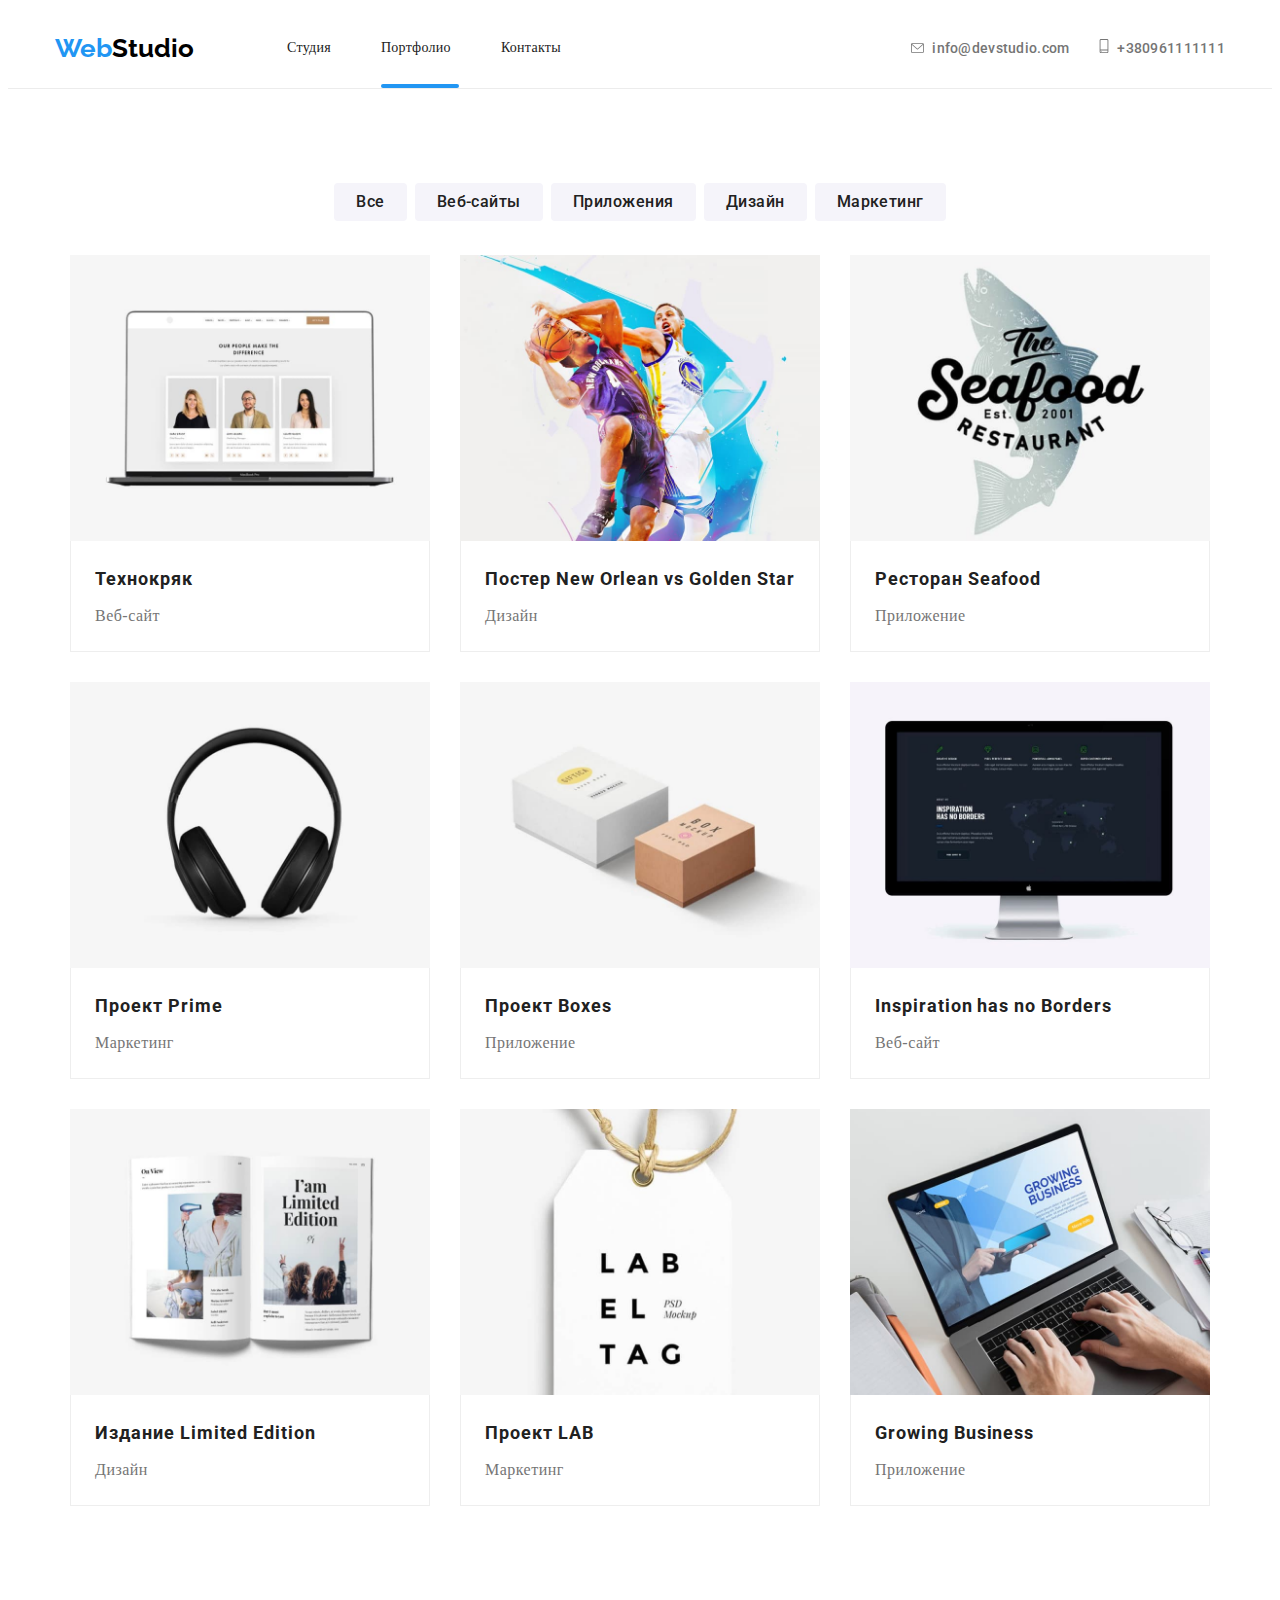
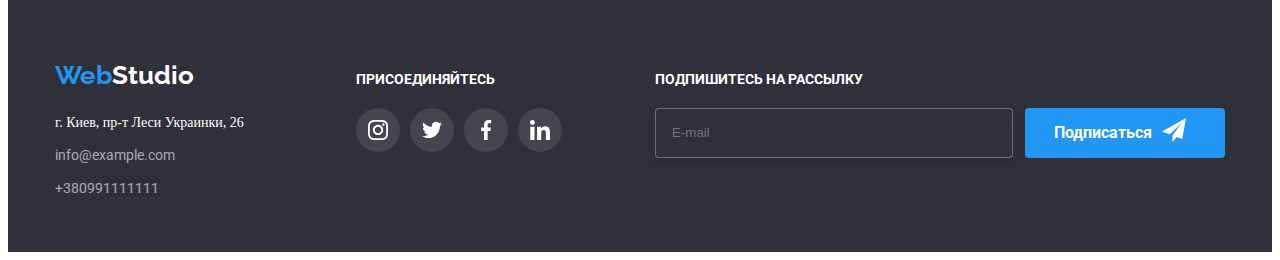
==== commit df0712b6: "fixed container" ====
--- a/portfolio.html
+++ b/portfolio.html
@@ -85,15 +85,16 @@
     <!--Main content-->
     <main class="main">
         <section class="section filter">
-            <h1 class="filter__title">Список работ</h1>
-            <ul class="filter__list">
+            <div class="container examples">
+                <h1 class="filter__title">Список работ</h1>
+                <ul class="filter__list">
                 <li class="filter__item"><button type="button" class="button-secondary">Все</button></li>
                 <li class="filter__item"><button type="button" class="button-secondary">Веб-сайты</button></li>
                 <li class="filter__item"><button type="button" class="button-secondary">Приложения</button></li>
                 <li class="filter__item"><button type="button" class="button-secondary">Дизайн</button></li>
                 <li class="filter__item"><button type="button" class="button-secondary">Маркетинг</button></li>
-            </ul>
-            <div class="container examples">
+                </ul>
+                <div class="container examples">
             <ul class="examples__list">
                 <li class="examples__item">
                     <a class="examples__link" href="index.html">
@@ -276,6 +277,7 @@
                     </a>
                 </li>
             </ul>
+                </div>
             </div>
         </section>
     </main>
@@ -332,12 +334,10 @@
                 <label class="email-form__label">
                     <input class="email-form__input" type="email" name="email" placeholder="E-mail" />
                 </label>
-                <div class="email-button__wrapper">
                 <button class="email-button" type="submit"><span class="email-button__label">Подписаться</span>
                     <svg class="email-button__image" width="24" height="24">
                         <use href="./images/spraitlast.svg#icon-icon-send"></use>
                     </svg>
-                </div>
                 </button>
             </form>
             </div>
--- a/css/main.min.css
+++ b/css/main.min.css
@@ -1 +1 @@
-.html{box-sizing:border-box}*,*::before,*::after{box-sizing:border-box}.body{background-color:var(--main-white-color);color:var(--primary-text-color);font-family:Roboto,sans-serif;letter-spacing:.03em;font-style:normal}.section{padding:60px 0;max-width:480px;margin:0 auto;padding-left:15px;padding-right:15px}@media screen and (min-width: 768px){.section{padding:60px 0;max-width:768px;margin:0 auto}}@media screen and (min-width: 1200px){.section{padding:94px 0;max-width:1600px;margin:0 auto}}.container{max-width:480px;width:100%;margin:0 auto;margin-left:0;margin-right:0}@media screen and (min-width: 768px){.container{max-width:768px;margin:0 auto;padding-left:15px;padding-right:15px}}@media screen and (min-width: 1200px){.container{max-width:1200px;margin:0 auto;padding-left:15px;padding-right:15px;padding-bottom:0;padding-top:0}}.logo{color:#2196f3;font-family:"Raleway",sans-serif;font-weight:700;font-size:24px;line-height:2.01;text-decoration:none;margin-bottom:0}@media screen and (min-width: 768px){.logo{color:#2196f3;font-family:"Raleway",sans-serif;font-weight:700;font-size:24px;line-height:1.17;text-decoration:none;margin-bottom:0}}@media screen and (min-width: 1200px){.logo{color:#2196f3;font-family:"Raleway",sans-serif;font-weight:700;font-size:26px;line-height:1.19;text-decoration:none;margin-bottom:0}}.logo>.logo__label{color:#fff}.page-header{background-color:#fff;border-bottom:1px solid #ececec;position:relative}.nav{display:flex;justify-content:space-between;margin:0 auto;padding-left:15px;padding-right:15px}@media screen and (min-width: 768px){.nav{display:flex;align-items:center;justify-content:center;padding-bottom:0;padding-top:0;margin:0 auto}}@media screen and (min-width: 1200px){.nav{width:1200px;margin:0 auto;margin-left:auto;margin-right:auto}}.logo__inner{color:#000}.main-nav{background-color:#fff;color:#212121;letter-spacing:.02em}.main-nav__list{display:none}@media screen and (min-width: 768px){.main-nav__list{display:flex;margin-left:93px;margin-top:0;margin-bottom:0;padding:0;color:#212121;list-style-type:none}}@media screen and (min-width: 1200px){.main-nav__list{display:flex;margin-left:93px;margin-top:0;margin-bottom:0;padding:0;color:#212121;list-style-type:none}.main-nav__list .main-nav__list .main-nav__item+.main-nav__item{margin-left:50px}}.main-nav__link{display:block;padding-top:32px;padding-bottom:32px;color:#212121;font-weight:500;font-size:14px;line-height:1.14;text-decoration:none;letter-spacing:.02em;transition:color 250ms cubic-bezier(0.4, 0, 0.2, 1);position:relative}.main-nav__link:hover,.main-nav__link:focus{color:#2196f3}.main-nav{display:none}@media screen and (min-width: 768px){.main-nav{display:flex}}@media screen and (min-width: 1200px){.main-nav{display:flex}}@media screen and (min-width: 768px){.main-nav__list{display:flex;margin-left:88px;margin-top:0;margin-bottom:0;padding:0;color:#212121;list-style:none}}@media screen and (min-width: 1200px){.main-nav__list{display:flex;margin-left:93px;margin-top:0;margin-bottom:0;padding:0;color:#212121;list-style:none}}.main-nav__list .main-nav__item+.main-nav__item{margin-left:50px}.main-nav__list .link--underline::after{content:"";position:absolute;min-width:48px;height:4px;left:0;background-color:#2196f3;border-radius:2px;bottom:0;display:inline-block;background-size:cover}.main-nav__list .link--doubleunderline::after{content:"";position:absolute;min-width:78px;height:4px;background-color:#2196f3;border-radius:2px;bottom:0;left:0;display:inline-block;background-size:cover}.link--underline{color:#2196f3;position:relative}.contact{display:none}@media screen and (min-width: 768px){.contact{display:inline-block;background-color:#fff;list-style:none;margin:0;padding:0;margin-left:84px}}@media screen and (min-width: 1200px){.contact{display:flex;background-color:#fff;list-style:none;margin-bottom:0;margin-top:0;margin-left:auto;padding:0;justify-content:center;text-align:center;align-items:flex-end}}.contact.contact__item+.contact__item{margin-left:30px}.contact__item{display:flex;align-items:center;justify-content:center;padding:0;text-align:center;margin-left:0}@media screen and (min-width: 768px){.contact__item{display:inline-block;background-color:#fff;list-style:none;padding:0}.contact__item:not(:last-child){margin-bottom:10px}}@media screen and (min-width: 1200px){.contact__item{display:flex;justify-content:center;align-items:center;padding:0;text-align:center;margin-left:0}.contact__item:not(:last-child){margin-right:30px;margin-bottom:0}}.contact__icon{cursor:pointer;margin-right:8px;fill:#757575;transition:fill 250ms cubic-bezier(0.4, 0, 0.2, 1)}.contact__icon .contact__link:hover,.contact__link:focus .contact__icon{fill:#2196f3}.contact__link{color:#757575;letter-spacing:.02em;text-decoration:none;font-family:"Roboto",sans-serif;font-weight:500;font-size:14px;line-height:1.17;transition:color 250ms cubic-bezier(0.4, 0, 0.2, 1)}@media screen and (min-width: 768px){.contact__link{font-size:12px}.contact__link:not(:last-child){margin-bottom:10px}}@media screen and (min-width: 1200px){.contact__link{font-size:14px}}.contact__link:hover,.contact__link:focus{color:#2196f3}.contact__icon{cursor:pointer;margin-right:10px;fill:#757575;transition:fill 250ms cubic-bezier(0.4, 0, 0.2, 1)}.contact__link:hover .contact__icon,.contact__link:focus .contact__icon{fill:#2196f3}@media screen and (min-width: 768px){.contact__icon{width:13px;height:10px;margin-right:8px}}@media screen and (min-width: 768px){.contact__icon--phone{width:10px;height:14px}}.mobile-nav__image{width:24px;height:16px}.hero{background-color:#2f303a;height:400px;padding:118px 0;background-color:#fff;text-align:center;background-image:linear-gradient(rgba(47, 48, 58, 0.4), rgba(47, 48, 58, 0.4)),url("/images/hero-mobile.jpg");background-position:center;background-size:cover;background-repeat:no-repeat}@media screen and (min-width: 768px){.hero{background-image:linear-gradient(rgba(47, 48, 58, 0.4), rgba(47, 48, 58, 0.4)),url("/images/tablet-hero.jpg")}}@media screen and (min-width: 1200px){.hero{height:600px;padding:200px 0;background-image:linear-gradient(rgba(47, 48, 58, 0.4), rgba(47, 48, 58, 0.4)),url("../images/hero.jpg")}}.hero__title{color:#fff;font-weight:900;font-size:26px;line-height:1.36;text-align:center;letter-spacing:.06em;text-transform:uppercase;margin-bottom:30px;margin-top:0}@media screen and (min-width: 1200px){.hero__title{font-size:44px}}.hero__wrapper{text-align:center;position:relative}.hero__button{background-color:#2196f3;color:#fff;font-weight:700;font-size:16px;line-height:1.87;letter-spacing:.06em;cursor:pointer;font-family:inherit;border-radius:4px;min-width:200px;padding:10px 32px}.hero__button:hover,.hero__button:focus{color:var #fff;background-color:#188ce8}@media screen and (min-width: 1200px){.hero__button{z-index:1}}.button-secondary{color:#212121;background:#f5f4fa;cursor:pointer;font-weight:500;font-size:16px;line-height:1.62;letter-spacing:.03em;font-family:inherit;border-radius:4px;padding:6px 22px;border:none;font-family:"Roboto",sans-serif}.filter__list .filter__item+.filter__item{margin-left:8px}.button-secondary:hover,.button-secondary:focus{color:#fff;background-color:#2196f3;cursor:pointer;box-shadow:0px 3px 1px rgba(0,0,0,.1),0px 1px 2px rgba(0,0,0,.08),0px 2px 2px rgba(0,0,0,.12)}.chekbox-button{display:block;text-align:center;background-color:#2196f3;border:none;width:200px;padding:10px 55px;align-items:center;margin:0 auto;box-shadow:0px 4px 4px rgba(0,0,0,.15);border-radius:4px;cursor:pointer}.chekbox-button:hover,.chekbox-button:focus{background-color:#188ce8}.benefits__heading{background-color:#fff;color:rgba(0,0,0,0);font-size:0}.benefits__list{list-style-type:none;display:flex;flex-wrap:wrap;margin-top:0;padding-left:0}@media screen and (min-width: 1200px){.benefits__list{margin-bottom:0}}.benefits__item{width:100%}@media screen and (min-width: 768px){.benefits__item{width:calc((100% - 30px)/2)}.benefits__item:nth-child(odd){margin-right:30px}}@media screen and (min-width: 1200px){.benefits__item{width:270px;display:block;margin-left:0}.benefits__item:not(:last-child){margin-right:30px}}.benefits__item:not(:last-child){margin-bottom:30px}.benefits__thumb{padding:25px;text-align:center;margin-bottom:30px;width:100%;height:120px;border-radius:4px;background-color:#f5f4fa}@media screen and (min-width: 768px){.benefits__thumb{padding:25px;width:354px}}@media screen and (min-width: 1200px){.benefits__thumb{padding:25px;align-items:center;margin-bottom:30px;width:270px;height:120px;border-radius:4px;background-color:#f5f4fa}}.benefits__title{font-weight:700;font-size:14px;line-height:1.14;text-transform:uppercase;letter-spacing:.03em;margin-bottom:10px;margin-top:30px;text-align:center}.benefits__text{background-color:#fff;color:#757575;font-weight:400;font-size:14px;line-height:1.71;letter-spacing:.03em;margin-bottom:0}.benefits__icon{width:70px;height:70px}.work{background-color:#fff;padding-top:0}.work__title{color:#212121;font-weight:700;font-size:36px;line-height:1.16;text-align:center;margin-top:0;margin-bottom:50px}.work__list{display:flex;list-style-type:none;margin-top:0;margin-bottom:0;padding-left:0;padding-right:0}.work__item{position:relative}.work__wrapper{position:relative;margin-bottom:0;margin-top:0}.work__list .work__item:not(:last-child){margin-right:30px}.work__image{display:block}.work__text{display:inline-block;position:absolute;left:0;bottom:0;width:100%;padding-top:27px;padding-bottom:27px;font-weight:700;font-size:14px;line-height:1.14;text-align:center;text-transform:uppercase;color:#fff;background-color:rgba(47,48,58,.8);margin-bottom:0;margin-top:0}.section.work{display:none}@media screen and (min-width: 1200px){.section.work{display:flex}}.team{background-color:#f5f4fa;color:#212121}.team__heading{color:#212121;font-weight:700;font-size:36px;line-height:1.16;text-align:center;margin-top:0;margin-bottom:50px}.team__list{list-style-type:none;margin-bottom:0;margin-top:0;padding-left:0;padding-right:0}@media screen and (min-width: 768px){.team__list{display:flex;flex-wrap:wrap}}@media screen and (min-width: 1200px){.team__list{display:flex;flex-wrap:wrap;justify-content:space-between}}.team__card{background-color:#fff;color:#212121;max-width:480px;width:100%;text-align:center;box-shadow:0px 1px 3px rgba(0,0,0,.12),0px 1px 1px rgba(0,0,0,.14),0px 2px 1px rgba(0,0,0,.2);border-radius:0px 0px 4px 4px}@media screen and (min-width: 1200px){.team__card{width:270px}}.team__wrapper{padding-top:30px}.team__title{font-weight:500;font-size:16px;line-height:1.19;margin-top:0;margin-bottom:10px}.team__post{color:#757575;font-weight:400;font-size:16px;line-height:1.19;margin-top:0;margin-bottom:0}.team__item:not(:last-child){margin-right:0;margin-bottom:30px}@media screen and (min-width: 1200px){.team__item:not(:last-child){margin-right:30px;margin-bottom:0}}@media screen and (min-width: 768px){.team__item{width:calc((100% - 30px)/2)}.team__item:nth-child(2n+1){margin-right:30px}}@media screen and (min-width: 1200px){.team__item{width:calc((100% - 90px)/4)}}.team-network{list-style:none;display:flex;justify-content:center;padding-left:32px;padding-right:32px;padding-bottom:30px;margin-top:16px}.team-network__link{display:flex;width:44px;height:44px;border-radius:50%;background-color:#fff;background-repeat:no-repeat;justify-content:center;align-items:center;fill:#afb1b8;transition:background-color 250ms cubic-bezier(0.4, 0, 0.2, 1)}.team-network__link:hover,.team-network__link:focus{background-color:#2196f3}.team-network__link:hover,.team-network__link:focus{fill:#fff}.team-network__wrapper{display:flex;text-align:center}.team-network__wrapper:hover{color:#2196f3}.team__img{max-width:100%}.customer__title{font-weight:700px;font-size:36px;line-height:1.17;text-align:center;margin-bottom:30px;margin-top:0}.customer__list{list-style:none;margin-top:0;margin-bottom:0;display:flex;justify-content:space-between;padding-left:0;flex-wrap:wrap}@media screen and (min-width: 1200px){.customer__list{flex-wrap:nowrap}}.customer__link{height:100%;display:flex;height:92px;border:1px solid #afb1b8;border-radius:4px;justify-content:center;align-items:center;fill:#afb1b8;transition:fill 250ms cubic-bezier(0.4, 0, 0.2, 1)}.customer__link:hover,.customer__link:focus{fill:#2196f3;border-color:#2196f3}.customer__image{width:106px;height:60px}.customer__item{flex-basis:calc((100% - 30px)/2);margin-bottom:30px}@media screen and (min-width: 768px){.customer__item{flex-basis:calc((100% - 60px)/3);width:226px}}@media screen and (min-width: 1200px){.customer__item{width:170px}}@media screen and (min-width: 768px){.customer__item:nth-child(-n+3){margin-bottom:30px}}@media screen and (min-width: 1200px){.customer__item:nth-child(-n+3){margin-bottom:0}}.customer__item:nth-child(n+5):nth-child(-n+6){margin-bottom:0}.customer__item:nth-child(n+4):nth-child(-n+6){margin-bottom:0}@media screen and (min-width: 768px){.customer__item:nth-child(n+4):nth-child(-n+6){margin-bottom:0x}}@media screen and (min-width: 1200px){.customer__item:nth-child(n+4):nth-child(-n+6){margin-bottom:0}}@media screen and (min-width: 1200px){.customer__link{width:170px}}.team-network__item:not(:last-child){margin-right:10px}.container.customer{max-width:480px;width:100%;margin:0 auto}@media screen and (min-width: 768px){.container.customer{max-width:768px;width:100%;margin:0 auto}}@media screen and (min-width: 1200px){.container.customer{max-width:1200px;width:100%}}.footer-main{background-color:#2f303a;color:#fff;padding-top:60px;padding-bottom:60px;display:block;position:relative;height:603px}@media screen and (min-width: 768px){.footer-main{height:603px}}@media screen and (min-width: 1200px){.footer-main{display:flex;height:252px}}.footer-main__wrapper{display:block;margin:0 auto;margin-left:auto;margin-right:auto;padding-left:15px;padding-right:15px;max-width:480px;width:100%;text-align:center}@media screen and (min-width: 768px){.footer-main__wrapper{max-width:768px;display:flex;flex-wrap:wrap;justify-content:space-around}}@media screen and (min-width: 1200px){.footer-main__wrapper{display:flex;max-width:1200px;margin:0 auto;margin-left:auto;margin-right:auto;padding-left:15px;padding-right:15px;align-items:baseline;flex-direction:row;justify-content:space-between}}.container.footer{display:inline-block;padding:0px;margin-left:0;margin-right:0;margin-bottom:60px}@media screen and (min-width: 768px){.container.footer{width:232px}}@media screen and (min-width: 1200px){.container.footer{width:231px;padding:0px;margin-left:0;margin-right:70px}}.footer__adress{color:#fff;font-weight:400;font-size:14px;line-height:1.71;text-decoration:none;font-style:normal}.footer__adress:hover,.footer__adress:focus{color:#2196f3}.footer__link{color:rgba(255,255,255,.6);font-family:"Roboto",sans-serif;font-weight:400;font-size:14px;line-height:1.71;text-decoration:none;font-style:normal}.footer__link:hover,.footer__link:focus{color:#2196f3}.footer__list{list-style-type:none;margin:0;vertical-align:auto;padding-left:0;margin-top:20px;width:231px;height:81px;display:inline-block;flex-wrap:wrap;padding:0px}.footer__item:not(:last-child){margin-bottom:9px}.footer-network{height:80px;margin-bottom:60px}@media screen and (min-widht: 1200px){.footer-network{display:flex;flex-wrap:wrap;width:206px;height:80px;margin-top:0;margin-left:0;margin-bottom:0;margin-right:93px}}.footer-network__title{text-transform:uppercase;font-family:"Roboto",sans-serif;font-size:14px;line-height:1.17;font-weight:700px;margin-bottom:20px;text-align:center;margin-top:0}.footer-network__list{display:flex;flex-wrap:wrap;justify-content:center;list-style:none;padding-left:0;margin-top:0;margin-bottom:0}@media screen and (min-widht: 1200px){.footer-network__list{justify-content:space-evenly;list-style:none;padding-left:0;margin-top:0;margin-bottom:0}}.footer-network__item{width:44px;height:44px}.footer-network__item:not(:last-child){margin-right:10px}.footer-network__link{display:flex;width:44px;height:44px;border-radius:50%;background-color:rgba(255,255,255,.1);background-repeat:no-repeat;justify-content:center;align-items:center;transition:background-color 250ms cubic-bezier(0.4, 0, 0.2, 1)}.footer-network__link:hover,.footer-network__link:focus{background-color:#2196f3}.footer-network__image{display:flex;fill:#fff;text-align:center}.email-form__title{color:#fff;font-size:14px;line-height:16.41px;font-weight:700;font-family:"Roboto",sans-serif;text-transform:uppercase;margin-bottom:20px;margin-top:0}.email-form__input{background-color:#2f303a;border:1px solid rgba(255,255,255,.3);filter:drop-shadow(0px 4px 4px rgba(0, 0, 0, 0.15));border-radius:4px;max-width:450px;width:100%;height:50px;margin-right:0;margin-top:0;padding-top:15px;padding-bottom:15px;padding-left:16px;margin-bottom:20px;color:#fff}@media screen and (min-width: 768px){.email-form__input{width:450px}}@media screen and (min-width: 1200px){.email-form__input{max-width:358px}}.email-button{background-color:#2196f3;width:200px;margin:0;background:#2196f3;border-radius:4px;position:absolute;border:none;cursor:pointer;padding:10px 29px;text-align:center;box-shadow:none;transition:box-shadow 250ms cubic-bezier(0.4, 0, 0.2, 1);display:block}@media screen and (min-widht: 1200px){.email-button{display:inline-flex;margin-left:0px 0px 0px 12px}}.email-button__image{fill:#fff;vertical-align:middle;margin-left:10px}.email-button__label{color:#fff;font-size:16px;line-height:30px;font-weight:700;font-family:"Roboto",sans-serif;margin:0;padding:0}.email-button:hover{box-shadow:0px 4px 4px rgba(0,0,0,.15);background-color:#188ce8}.email-form__wrapper{display:block}@media screen and (min-widht: 768px){.email-form__wrapper{display:flex}}.email-button__wrapper{margin:0 auto;max-width:200px;width:100%}@media screen and (min-widht: 768px){.email-button__wrapper{margin-top:20px}}@media screen and (min-widht: 1200px){.email-button__wrapper{margin:0}}@media screen and (min-width: 1200px){.email-button{display:inline-flex;margin-left:12px}}.backdrop{position:fixed;top:0;left:0;width:100%;height:100%;transition:opacity 250ms cubic-bezier(0.4, 0, 0.2, 1),visibility 250ms cubic-bezier(0.4, 0, 0.2, 1);visibility:visible;opacity:1;background-color:rgba(0,0,0,.3);overflow-y:scroll;padding:94px 15px}.backdrop.is-hidden{opacity:0;pointer-events:none;visibility:hidden}.modal{position:absolute;top:43%;left:50%;max-width:450px;width:100%;background-color:#fff;transform:translate(-50%, -50%);transition:transform 250ms cubic-bezier(0.4, 0, 0.2, 1);box-shadow:0px 1px 3px rgba(0,0,0,.12),0px 1px 1px rgba(0,0,0,.14),0px 2px 1px rgba(0,0,0,.2);border-radius:4px;padding:40px}@media screen and (min-width: 768px){.modal{max-width:528px;top:56%;left:54%}}@media screen and (min-width: 1200px){.modal{max-width:528px;top:59%;left:50%}}.modal__button{width:30px;height:30px;margin:0;padding:0;cursor:pointer;border-radius:50%;background:#fff;border:1px solid rgba(0,0,0,.1);position:absolute;top:8px;right:8px;padding:5px;transition:fill 250ms cubic-bezier(0.4, 0, 0.2, 1)}.modal__button:hover,.modal__button:focus{fill:#2196f3}.modal__title{font-family:"Roboto",sans-serif;font-weight:700;font-size:20px;line-height:23.44px;text-align:center;margin-bottom:12px;margin-top:0}.modal__span{font-family:"Roboto",sans-serif;font-weight:400;font-size:12px;line-height:14.06px;color:#757575;margin-bottom:4px;display:block}.modal__span:not(:last-child){margin-top:10px}.modal__span:last-child{margin-top:0}.modal__wrapper{display:flex;justify-content:center;margin-left:0;margin-right:0;position:relative}.modal__image{fill:#000;position:absolute;top:50%;left:10px;transform:translateY(-50%);transition:fill 250ms cubic-bezier(0.4, 0, 0.2, 1)}.modal__image:hover{fill:#2196f3}.modal__input{width:448px;height:40px;border:1px solid rgba(33,33,33,.2);border-radius:4px;padding:8px 8px 8px 42px;outline:none;color:#757575;cursor:pointer;transition:border-color 250ms cubic-bezier(0.4, 0, 0.2, 1)}.modal__input:hover,.modal__input:focus{border:1px solid #2196f3}.modal__input:hover+.modal__image{fill:#2196f3}.modal__input:hover+.modal__image{fill:#2196f3}.modal__coments{width:448px;height:120px;border:1px solid rgba(33,33,33,.2);border-radius:4px;resize:none;padding:12px 16px;outline:none;color:#757575;cursor:pointer;transition:border-color 250ms cubic-bezier(0.4, 0, 0.2, 1)}.modal__coments:hover,.modal__coments:focus{border:1px solid #2196f3}.modal__coments::placeholder{font-family:"Roboto",sans-serif;font-style:normal;font-weight:400;font-size:12px;line-height:14px;letter-spacing:.01em;color:rgba(117,117,117,.5);cursor:pointer}.chekbox>span{font-family:"Roboto",sans-serif;font-style:normal;font-weight:400;font-size:14px;line-height:1.71;letter-spacing:.03em;color:#757575}.chekbox__hidden{position:absolute;white-space:nowrap;width:1px;height:1px;overflow:hidden;border:0;padding:0;clip:rect(0 0 0 0);clip-path:inset(50%);margin:-1px}.chekbox__hidden:checked+.checkbox__image{opacity:1;background-color:#2196f3}.chekbox{display:flex;align-items:center;height:24px;margin-bottom:30px;margin-top:20px;margin-left:0;margin-right:0;padding-left:20px}.chekbox__image{fill:#fff;position:absolute;opacity:0;background-color:#fff}.chekbox__fake{border:2px solid #000;width:16px;height:15px;margin-right:7px;border-radius:2px}.chekbox__link{text-decoration:none;color:#2196f3}.chekbox-button__label{font-family:"Roboto",sans-serif;font-size:16px;line-height:1.87;color:#fff;padding:0}.chekbox__hidden:checked+.chekbox__image{opacity:1;background-color:#2196f3}body.modal-open{overflow:hidden}.main{background-color:#fff}.filter__title{color:rgba(0,0,0,0);font-size:0}.filter__list{list-style-type:none;display:flex;flex-wrap:wrap;justify-content:start;padding-bottom:50px;margin-top:0;margin-bottom:0;padding-left:0;padding-right:0;width:100%}@media screen and (min-width: 1200px){.filter__list{justify-content:center;padding-bottom:50px;margin-top:0;margin-bottom:0;flex-wrap:nowrap;padding-left:40px}}.filter__item:nth-child(n+4):nth-child(-n+5){margin-top:15px}@media screen and (min-width: 768px){.filter__item:nth-child(n+4):nth-child(-n+5){margin-top:0}}@media screen and (min-width: 1200px){.filter__item:nth-child(n+4):nth-child(-n+5){margin-top:0}}@media screen and (min-width: 320px)and (max-width: 391px){.filter__item:nth-child(3){margin-top:15px}}.filter__list{display:flex;flex-wrap:wrap;width:100%}@media screen and (min-width: 768px){.filter__list{flex-wrap:nowrap;width:100%;justify-content:center}}@media screen and (min-width: 1200px){.filter__list{margin-top:0}}.examples__list{list-style-type:none;letter-spacing:.06em;display:flex;flex-wrap:wrap;margin-top:0;margin-bottom:0;padding:0}.examples__title{font-family:"Roboto",sans-serif;font-weight:700;font-size:18px;line-height:2;margin-bottom:4px;margin-top:0}.examples__link{background-color:#fff;color:#212121;text-decoration:none;display:flex;flex-direction:column}.examples__link:hover,.examples__link:focus{box-shadow:0px 1px 1px rgba(0,0,0,.12),0px 4px 4px rgba(0,0,0,.06),1px 4px 6px rgba(0,0,0,.16)}.examples__paragraph{color:#757575;font-weight:400;font-size:16px;line-height:1.88;letter-spacing:.03em;margin-bottom:0;margin-top:0}.examples__item{cursor:pointer}.examples__item:not(:last-child){margin-bottom:30px}.examples__wrapper{display:flex;flex-direction:column;text-align:justify;padding:20px 24px;border-right:1px solid #eee;border-bottom:1px solid #eee;border-left:1px solid #eee}@media screen and (min-width: 768px){.examples__wrapper{height:146px}}@media screen and (min-width: 1200px){.examples__wrapper{height:auto}}.examples__text{display:inline-block;position:absolute;top:0;left:0;width:100%;height:100%;padding:63px 24px;color:#fff;font-size:18px;font-weight:400;line-height:1.55;text-align:left;background-color:rgba(33,150,243,.9);margin-top:0;transition:transform 250ms cubic-bezier(0.4, 0, 0.2, 1);transform:translateY(100%)}.examples__overlay{position:relative;overflow:hidden}.examples__item{cursor:pointer}@media screen and (min-width: 768px){.examples__item{flex-basis:calc((100% - 30px)/2)}.examples__item:nth-child(odd){margin-right:30px}}@media screen and (min-width: 1200px){.examples__item{margin-right:30px;margin-bottom:30px;flex-basis:calc((100% - 60px)/3)}.examples__item:nth-last-child(-n+3){margin-bottom:0}.examples__item:nth-child(3n){margin-right:0}}.container.examples{display:flex;flex-wrap:wrap}@media screen and (min-width: 768px){.container.examples{display:block}}.examples__link:hover .examples__text,.examples__link:focus .examples__text{transform:translateY(0)}.examples__overlay>img{display:block}.examples__picture{width:354px}.examples_image{width:100%;display:block}.mobile-nav__menu-container{display:none;background-color:#fff;padding:20px;text-align:center;font-size:20px;position:absolute;top:0;left:0;width:100vw;z-index:1;padding:50px 40px;overflow-y:scroll}.mobile-nav__menu-container.is-open{display:block}@media screen and (min-width: 768px){.mobile-nav__menu-container{display:none}}@media screen and (min-width: 768px){.mobile-nav__menu-container.is-open{display:none}}.mobile-nav__button{display:inline-flex;margin:0;padding:0;border:none;background-color:rgba(0,0,0,0);align-items:center;z-index:2;cursor:pointer;transition:250ms cubic-bezier(0.4, 0, 0.2, 1)}.mobile-nav__button .icon-cross{width:24px;height:16px;display:none}.mobile-nav__button.is-open .icon-cross{display:block}.mobile-nav__button.is-open .icon-menu{display:none}@media screen and (min-width: 768px){.mobile-nav__button{display:none}}.mobile-nav__button:hover .icon-cross,.mobile-nav__button:hover .icon-menu{fill:#2196f3}.mobile-nav__menu-container__navigation{margin-bottom:302px}.mobile-nav__menu-container__item{list-style:none;font-size:40px;line-height:46.88px;font-weight:500;font-family:"Roboto",sans-serif;text-align:left;padding-left:0;margin:0}.mobile-nav__menu-container__item:not(:last-child){margin-bottom:32px}.mobile-nav__menu-container__list{padding:0;margin:0}.mobile-nav__menu-container__link{text-decoration:none;color:#212121;transition:250ms cubic-bezier(0.4, 0, 0.2, 1)}.mobile-nav__menu-container__link:hover,.mobile-nav__menu-container__link:focus{color:#2196f3}.menu-container-contacts{margin-bottom:64px}.menu-container-contacts__list{list-style:none;padding:0;margin:0}.menu-container-contacts__item{padding:0;margin:0;text-align:start}.menu-container-contacts__item:not(:last-child){margin-bottom:32px}.contact__link.tel{text-decoration:none;color:#2196f3;font-family:"Roboto",sans-serif;font-size:34px;font-weight:500px}.menu-container-network__list{list-style:none;display:flex;justify-content:start;margin:0;padding:0}.menu-container-network__link{cursor:pointer;text-decoration:none;font-family:"Roboto",sans-serif;font-size:18px;font-weight:500;line-height:22px;color:#2196f3;letter-spacing:.02em}.menu-container-network__item:not(:last-child){border-right:1px solid rgba(33,33,33,.2);padding-right:10px}.menu-container-network__item:not(:first-child){padding-left:10px}/*# sourceMappingURL=main.min.css.map */+.html{box-sizing:border-box}*,*::before,*::after{box-sizing:border-box}.body{background-color:var(--main-white-color);color:var(--primary-text-color);font-family:Roboto,sans-serif;letter-spacing:.03em;font-style:normal}.section{padding:60px 0;margin:0 auto}@media screen and (min-width: 768px){.section{padding:60px 0}}@media screen and (min-width: 1200px){.section{padding:94px 0}}.container{max-width:480px;width:100%;margin:0 auto}@media screen and (min-width: 768px){.container{max-width:768px;margin:0 auto;padding-left:15px;padding-right:15px;width:100%}}@media screen and (min-width: 1200px){.container{max-width:1200px;margin:0 auto;padding-left:15px;padding-right:15px;padding-bottom:0;padding-top:0;width:100%}}.logo{color:#2196f3;font-family:"Raleway",sans-serif;font-weight:700;font-size:24px;line-height:2.01;text-decoration:none;margin-bottom:0}@media screen and (min-width: 768px){.logo{color:#2196f3;font-family:"Raleway",sans-serif;font-weight:700;font-size:24px;line-height:1.17;text-decoration:none;margin-bottom:0}}@media screen and (min-width: 1200px){.logo{color:#2196f3;font-family:"Raleway",sans-serif;font-weight:700;font-size:26px;line-height:1.19;text-decoration:none;margin-bottom:0}}.logo>.logo__label{color:#fff}.page-header{background-color:#fff;border-bottom:1px solid #ececec;position:relative}.nav{display:flex;justify-content:space-between;margin:0 auto;padding-left:15px;padding-right:15px}@media screen and (min-width: 768px){.nav{display:flex;align-items:center;justify-content:center;padding-bottom:0;padding-top:0;margin:0 auto}}@media screen and (min-width: 1200px){.nav{width:1200px;margin:0 auto;margin-left:auto;margin-right:auto}}.logo__inner{color:#000}.main-nav{background-color:#fff;color:#212121;letter-spacing:.02em}.main-nav__list{display:none}@media screen and (min-width: 768px){.main-nav__list{display:flex;margin-left:93px;margin-top:0;margin-bottom:0;padding:0;color:#212121;list-style-type:none}}@media screen and (min-width: 1200px){.main-nav__list{display:flex;margin-left:93px;margin-top:0;margin-bottom:0;padding:0;color:#212121;list-style-type:none}.main-nav__list .main-nav__list .main-nav__item+.main-nav__item{margin-left:50px}}.main-nav__link{display:block;padding-top:32px;padding-bottom:32px;color:#212121;font-weight:500;font-size:14px;line-height:1.14;text-decoration:none;letter-spacing:.02em;transition:color 250ms cubic-bezier(0.4, 0, 0.2, 1);position:relative}.main-nav__link:hover,.main-nav__link:focus{color:#2196f3}.main-nav{display:none}@media screen and (min-width: 768px){.main-nav{display:flex}}@media screen and (min-width: 1200px){.main-nav{display:flex}}@media screen and (min-width: 768px){.main-nav__list{display:flex;margin-left:88px;margin-top:0;margin-bottom:0;padding:0;color:#212121;list-style:none}}@media screen and (min-width: 1200px){.main-nav__list{display:flex;margin-left:93px;margin-top:0;margin-bottom:0;padding:0;color:#212121;list-style:none}}.main-nav__list .main-nav__item+.main-nav__item{margin-left:50px}.main-nav__list .link--underline::after{content:"";position:absolute;min-width:48px;height:4px;left:0;background-color:#2196f3;border-radius:2px;bottom:0;display:inline-block;background-size:cover}.main-nav__list .link--doubleunderline::after{content:"";position:absolute;min-width:78px;height:4px;background-color:#2196f3;border-radius:2px;bottom:0;left:0;display:inline-block;background-size:cover}.link--underline{color:#2196f3;position:relative}.contact{display:none}@media screen and (min-width: 768px){.contact{display:inline-block;background-color:#fff;list-style:none;margin:0;padding:0;margin-left:84px}}@media screen and (min-width: 1200px){.contact{display:flex;background-color:#fff;list-style:none;margin-bottom:0;margin-top:0;margin-left:auto;padding:0;justify-content:center;text-align:center;align-items:flex-end}}.contact.contact__item+.contact__item{margin-left:30px}.contact__item{display:flex;align-items:center;justify-content:center;padding:0;text-align:center;margin-left:0}@media screen and (min-width: 768px){.contact__item{display:inline-block;background-color:#fff;list-style:none;padding:0}.contact__item:not(:last-child){margin-bottom:10px}}@media screen and (min-width: 1200px){.contact__item{display:flex;justify-content:center;align-items:center;padding:0;text-align:center;margin-left:0}.contact__item:not(:last-child){margin-right:30px;margin-bottom:0}}.contact__icon{cursor:pointer;margin-right:8px;fill:#757575;transition:fill 250ms cubic-bezier(0.4, 0, 0.2, 1)}.contact__icon .contact__link:hover,.contact__link:focus .contact__icon{fill:#2196f3}.contact__link{color:#757575;letter-spacing:.02em;text-decoration:none;font-family:"Roboto",sans-serif;font-weight:500;font-size:14px;line-height:1.17;transition:color 250ms cubic-bezier(0.4, 0, 0.2, 1)}@media screen and (min-width: 768px){.contact__link{font-size:12px}.contact__link:not(:last-child){margin-bottom:10px}}@media screen and (min-width: 1200px){.contact__link{font-size:14px}}.contact__link:hover,.contact__link:focus{color:#2196f3}.contact__icon{cursor:pointer;margin-right:10px;fill:#757575;transition:fill 250ms cubic-bezier(0.4, 0, 0.2, 1)}.contact__link:hover .contact__icon,.contact__link:focus .contact__icon{fill:#2196f3}@media screen and (min-width: 768px){.contact__icon{width:13px;height:10px;margin-right:8px}}@media screen and (min-width: 768px){.contact__icon--phone{width:10px;height:14px}}.mobile-nav__image{width:24px;height:16px}.hero{background-color:#2f303a;height:400px;padding:118px 0;background-color:#fff;text-align:center;background-image:linear-gradient(rgba(47, 48, 58, 0.4), rgba(47, 48, 58, 0.4)),url("/images/hero-mobile.jpg");background-position:center;background-size:cover;background-repeat:no-repeat}@media screen and (min-width: 768px){.hero{background-image:linear-gradient(rgba(47, 48, 58, 0.4), rgba(47, 48, 58, 0.4)),url("/images/tablet-hero.jpg")}}@media screen and (min-width: 1200px){.hero{height:600px;padding:200px 0;background-image:linear-gradient(rgba(47, 48, 58, 0.4), rgba(47, 48, 58, 0.4)),url("../images/hero.jpg")}}.hero__title{color:#fff;font-weight:900;font-size:26px;line-height:1.36;text-align:center;letter-spacing:.06em;text-transform:uppercase;margin-bottom:30px;margin-top:0}@media screen and (min-width: 1200px){.hero__title{font-size:44px}}.hero__wrapper{text-align:center;position:relative}.hero__button{background-color:#2196f3;color:#fff;font-weight:700;font-size:16px;line-height:1.87;letter-spacing:.06em;cursor:pointer;font-family:inherit;border-radius:4px;min-width:200px;padding:10px 32px}.hero__button:hover,.hero__button:focus{color:var #fff;background-color:#188ce8}@media screen and (min-width: 1200px){.hero__button{z-index:1}}.button-secondary{color:#212121;background:#f5f4fa;cursor:pointer;font-weight:500;font-size:16px;line-height:1.62;letter-spacing:.03em;font-family:inherit;border-radius:4px;padding:6px 22px;border:none;font-family:"Roboto",sans-serif;transition:250ms cubic-bezier(0.4, 0, 0.2, 1)}.filter__list .filter__item+.filter__item{margin-left:8px}.button-secondary:hover,.button-secondary:focus{color:#fff;background-color:#2196f3;cursor:pointer;box-shadow:0px 3px 1px rgba(0,0,0,.1),0px 1px 2px rgba(0,0,0,.08),0px 2px 2px rgba(0,0,0,.12)}.chekbox-button{display:block;text-align:center;background-color:#2196f3;border:none;width:200px;padding:10px 55px;align-items:center;margin:0 auto;box-shadow:0px 4px 4px rgba(0,0,0,.15);border-radius:4px;cursor:pointer}.chekbox-button:hover,.chekbox-button:focus{background-color:#188ce8}.benefits__heading{background-color:#fff;color:rgba(0,0,0,0);font-size:0}.benefits__list{list-style-type:none;display:flex;flex-wrap:wrap;margin-top:0;padding-left:0}@media screen and (min-width: 1200px){.benefits__list{margin-bottom:0}}.benefits__item{width:100%}@media screen and (min-width: 768px){.benefits__item{width:calc((100% - 30px)/2)}.benefits__item:nth-child(odd){margin-right:30px}}@media screen and (min-width: 1200px){.benefits__item{width:270px;display:block;margin-left:0}.benefits__item:not(:last-child){margin-right:30px}}.benefits__item:not(:last-child){margin-bottom:30px}.benefits__thumb{padding:25px;text-align:center;margin-bottom:30px;width:100%;height:120px;border-radius:4px;background-color:#f5f4fa}@media screen and (min-width: 768px){.benefits__thumb{padding:25px;width:354px}}@media screen and (min-width: 1200px){.benefits__thumb{padding:25px;align-items:center;margin-bottom:30px;width:270px;height:120px;border-radius:4px;background-color:#f5f4fa}}.benefits__title{font-weight:700;font-size:14px;line-height:1.14;text-transform:uppercase;letter-spacing:.03em;margin-bottom:10px;margin-top:30px}.benefits__text{background-color:#fff;color:#757575;font-weight:400;font-size:14px;line-height:1.71;letter-spacing:.03em;margin-bottom:0}.benefits__icon{width:70px;height:70px}.work{background-color:#fff;padding-top:0}.work__title{color:#212121;font-weight:700;font-size:36px;line-height:1.16;text-align:center;margin-top:0;margin-bottom:50px}.work__list{display:flex;list-style-type:none;margin-top:0;margin-bottom:0;padding-left:0;padding-right:0}.work__item{position:relative}.work__wrapper{position:relative;margin-bottom:0;margin-top:0}.work__list .work__item:not(:last-child){margin-right:30px}.work__image{display:block}.work__text{display:inline-block;position:absolute;left:0;bottom:0;width:100%;padding-top:27px;padding-bottom:27px;font-weight:700;font-size:14px;line-height:1.14;text-align:center;text-transform:uppercase;color:#fff;background-color:rgba(47,48,58,.8);margin-bottom:0;margin-top:0}.section.work{display:none}@media screen and (min-width: 1200px){.section.work{display:flex}}.team{background-color:#f5f4fa;color:#212121}.team__heading{color:#212121;font-weight:700;font-size:36px;line-height:1.16;text-align:center;margin-top:0;margin-bottom:50px}.team__list{list-style-type:none;margin-bottom:0;margin-top:0;padding-left:0;padding-right:0}@media screen and (min-width: 768px){.team__list{display:flex;flex-wrap:wrap}}@media screen and (min-width: 1200px){.team__list{display:flex;flex-wrap:wrap;justify-content:space-between}}.team__card{background-color:#fff;color:#212121;max-width:480px;width:100%;text-align:center;box-shadow:0px 1px 3px rgba(0,0,0,.12),0px 1px 1px rgba(0,0,0,.14),0px 2px 1px rgba(0,0,0,.2);border-radius:0px 0px 4px 4px}@media screen and (min-width: 1200px){.team__card{width:270px}}.team__wrapper{padding-top:30px}.team__title{font-weight:500;font-size:16px;line-height:1.19;margin-top:0;margin-bottom:10px}.team__post{color:#757575;font-weight:400;font-size:16px;line-height:1.19;margin-top:0;margin-bottom:0}.team__item:not(:last-child){margin-right:0;margin-bottom:30px}@media screen and (min-width: 1200px){.team__item:not(:last-child){margin-right:30px;margin-bottom:0}}@media screen and (min-width: 768px){.team__item{width:calc((100% - 30px)/2)}.team__item:nth-child(2n+1){margin-right:30px}}@media screen and (min-width: 1200px){.team__item{width:calc((100% - 90px)/4)}}.team-network{list-style:none;display:flex;justify-content:center;padding-left:32px;padding-right:32px;padding-bottom:30px;margin-top:16px}.team-network__link{display:flex;width:44px;height:44px;border-radius:50%;background-color:#fff;background-repeat:no-repeat;justify-content:center;align-items:center;fill:#afb1b8;transition:background-color 250ms cubic-bezier(0.4, 0, 0.2, 1)}.team-network__link:hover,.team-network__link:focus{background-color:#2196f3}.team-network__link:hover,.team-network__link:focus{fill:#fff}.team-network__wrapper{display:flex;text-align:center}.team-network__wrapper:hover{color:#2196f3}.team__img{max-width:100%}.customer__title{font-weight:700px;font-size:36px;line-height:1.17;text-align:center;margin-bottom:30px;margin-top:0}.customer__list{list-style:none;margin-top:0;margin-bottom:0;display:flex;justify-content:space-between;padding-left:0;flex-wrap:wrap}@media screen and (min-width: 1200px){.customer__list{flex-wrap:nowrap}}.customer__link{height:100%;display:flex;height:92px;border:1px solid #afb1b8;border-radius:4px;justify-content:center;align-items:center;fill:#afb1b8;transition:fill 250ms cubic-bezier(0.4, 0, 0.2, 1)}.customer__link:hover,.customer__link:focus{fill:#2196f3;border-color:#2196f3}.customer__image{width:106px;height:60px}.customer__item{flex-basis:calc((100% - 30px)/2);margin-bottom:30px}@media screen and (min-width: 768px){.customer__item{flex-basis:calc((100% - 60px)/3);width:226px}}@media screen and (min-width: 1200px){.customer__item{width:170px}}@media screen and (min-width: 768px){.customer__item:nth-child(-n+3){margin-bottom:30px}}@media screen and (min-width: 1200px){.customer__item:nth-child(-n+3){margin-bottom:0}}.customer__item:nth-child(n+5):nth-child(-n+6){margin-bottom:0}.customer__item:nth-child(n+4):nth-child(-n+6){margin-bottom:0}@media screen and (min-width: 768px){.customer__item:nth-child(n+4):nth-child(-n+6){margin-bottom:0x}}@media screen and (min-width: 1200px){.customer__item:nth-child(n+4):nth-child(-n+6){margin-bottom:0}}@media screen and (min-width: 1200px){.customer__link{width:170px}}.team-network__item:not(:last-child){margin-right:10px}.container.customer{max-width:480px;width:100%;margin:0 auto}@media screen and (min-width: 768px){.container.customer{max-width:768px;width:100%;margin:0 auto}}@media screen and (min-width: 1200px){.container.customer{max-width:1200px;width:100%}}.footer-main{background-color:#2f303a;color:#fff;padding-top:60px;padding-bottom:60px;display:block;position:relative;height:603px}@media screen and (min-width: 768px){.footer-main{height:603px}}@media screen and (min-width: 1200px){.footer-main{display:flex;height:252px}}.footer-main__wrapper{display:block;margin:0 auto;padding-left:15px;padding-right:15px;max-width:480px;width:100%;text-align:center}@media screen and (min-width: 768px){.footer-main__wrapper{max-width:768px;margin:0 auto;display:flex;flex-wrap:wrap;justify-content:space-around}}@media screen and (min-width: 1200px){.footer-main__wrapper{display:flex;max-width:1200px;margin:0 auto;padding-left:15px;padding-right:15px;align-items:baseline;justify-content:flex-start}}.container.footer{display:inline-block;padding:0px;margin-bottom:60px}@media screen and (min-width: 768px){.container.footer{width:232px}}@media screen and (min-width: 1200px){.container.footer{width:231px;padding:0px;margin-left:0;margin-right:70px;text-align:left}}.footer__adress{color:#fff;font-weight:400;font-size:14px;line-height:1.71;text-decoration:none;font-style:normal}.footer__adress:hover,.footer__adress:focus{color:#2196f3}.footer__link{color:rgba(255,255,255,.6);font-family:"Roboto",sans-serif;font-weight:400;font-size:14px;line-height:1.71;text-decoration:none;font-style:normal}.footer__link:hover,.footer__link:focus{color:#2196f3}.footer__list{list-style-type:none;margin:0;vertical-align:auto;padding-left:0;margin-top:20px;width:231px;height:81px;display:inline-block;flex-wrap:wrap;padding:0px}.footer__item:not(:last-child){margin-bottom:9px}.footer-network{height:80px;margin-bottom:60px}@media screen and (min-width: 1200px){.footer-network{display:flex;flex-wrap:wrap;width:206px;height:80px;margin-top:0;margin-left:0;margin-bottom:0;margin-right:93px}}.footer-network__title{text-transform:uppercase;font-family:"Roboto",sans-serif;font-size:14px;line-height:1.17;font-weight:700px;margin-bottom:20px;text-align:center;margin-top:0}.footer-network__list{display:flex;flex-wrap:wrap;justify-content:center;list-style:none;padding-left:0;margin-top:0;margin-bottom:0}@media screen and (min-widht: 1200px){.footer-network__list{justify-content:space-evenly;list-style:none;padding-left:0;margin-top:0;margin-bottom:0}}.footer-network__item{width:44px;height:44px}.footer-network__item:not(:last-child){margin-right:10px}.footer-network__link{display:flex;width:44px;height:44px;border-radius:50%;background-color:rgba(255,255,255,.1);background-repeat:no-repeat;justify-content:center;align-items:center;transition:background-color 250ms cubic-bezier(0.4, 0, 0.2, 1)}.footer-network__link:hover,.footer-network__link:focus{background-color:#2196f3}.footer-network__image{display:flex;fill:#fff;text-align:center}.email-form__title{color:#fff;font-size:14px;line-height:16.41px;font-weight:700;font-family:"Roboto",sans-serif;text-transform:uppercase;margin-bottom:20px;margin-top:0}@media screen and (min-width: 1200px){.email-form__title{text-align:left}}.email-form__input{background-color:#2f303a;border:1px solid rgba(255,255,255,.3);filter:drop-shadow(0px 4px 4px rgba(0, 0, 0, 0.15));border-radius:4px;max-width:450px;width:100%;height:50px;margin-right:0;margin-top:0;padding-top:15px;padding-bottom:15px;padding-left:16px;margin-bottom:20px;color:#fff}@media screen and (min-width: 768px){.email-form__input{width:450px}}@media screen and (min-width: 1200px){.email-form__input{max-width:358px}}.email-button{background-color:#2196f3;width:200px;margin:0;background:#2196f3;border-radius:4px;position:absolute;border:none;cursor:pointer;padding:10px 29px;text-align:center;box-shadow:none;transition:box-shadow 250ms cubic-bezier(0.4, 0, 0.2, 1);display:block}@media screen and (min-widht: 1200px){.email-button{display:inline-flex;margin-left:0px 0px 0px 12px}}.email-button__image{fill:#fff;vertical-align:middle;margin-left:10px}.email-button__label{color:#fff;font-size:16px;line-height:30px;font-weight:700;font-family:"Roboto",sans-serif;margin:0;padding:0}.email-button:hover{box-shadow:0px 4px 4px rgba(0,0,0,.15);background-color:#188ce8}.email-form__wrapper{display:block}@media screen and (min-widht: 768px){.email-form__wrapper{display:flex}}.email-button__wrapper{margin:0 auto;max-width:200px;width:100%}@media screen and (min-widht: 768px){.email-button__wrapper{margin-top:20px}}@media screen and (min-widht: 1200px){.email-button__wrapper{margin:0}}@media screen and (min-width: 1200px){.email-button{display:inline-flex;margin-left:12px}}.backdrop{position:fixed;top:0;left:0;width:100%;height:100%;transition:opacity 250ms cubic-bezier(0.4, 0, 0.2, 1),visibility 250ms cubic-bezier(0.4, 0, 0.2, 1);visibility:visible;opacity:1;background-color:rgba(0,0,0,.3);overflow-y:scroll;padding:94px 15px}.backdrop.is-hidden{opacity:0;pointer-events:none;visibility:hidden}.modal{position:absolute;top:43%;left:50%;max-width:450px;width:100%;background-color:#fff;transform:translate(-50%, -50%);transition:transform 250ms cubic-bezier(0.4, 0, 0.2, 1);box-shadow:0px 1px 3px rgba(0,0,0,.12),0px 1px 1px rgba(0,0,0,.14),0px 2px 1px rgba(0,0,0,.2);border-radius:4px;padding:40px}@media screen and (min-width: 768px){.modal{max-width:528px;top:56%;left:54%}}@media screen and (min-width: 1200px){.modal{max-width:528px;top:59%;left:50%}}.modal__button{width:30px;height:30px;margin:0;padding:0;cursor:pointer;border-radius:50%;background:#fff;border:1px solid rgba(0,0,0,.1);position:absolute;top:8px;right:8px;padding:5px;transition:fill 250ms cubic-bezier(0.4, 0, 0.2, 1)}.modal__button:hover,.modal__button:focus{fill:#2196f3}.modal__title{font-family:"Roboto",sans-serif;font-weight:700;font-size:20px;line-height:23.44px;text-align:center;margin-bottom:12px;margin-top:0}.modal__span{font-family:"Roboto",sans-serif;font-weight:400;font-size:12px;line-height:14.06px;color:#757575;margin-bottom:4px;display:block}.modal__span:not(:last-child){margin-top:10px}.modal__span:last-child{margin-top:0}.modal__wrapper{display:flex;justify-content:center;margin-left:0;margin-right:0;position:relative}.modal__image{fill:#000;position:absolute;top:50%;left:10px;transform:translateY(-50%);transition:fill 250ms cubic-bezier(0.4, 0, 0.2, 1)}.modal__image:hover{fill:#2196f3}.modal__input{width:448px;height:40px;border:1px solid rgba(33,33,33,.2);border-radius:4px;padding:8px 8px 8px 42px;outline:none;color:#757575;cursor:pointer;transition:border-color 250ms cubic-bezier(0.4, 0, 0.2, 1)}.modal__input:hover,.modal__input:focus{border:1px solid #2196f3}.modal__input:hover+.modal__image{fill:#2196f3}.modal__input:hover+.modal__image{fill:#2196f3}.modal__coments{width:448px;height:120px;border:1px solid rgba(33,33,33,.2);border-radius:4px;resize:none;padding:12px 16px;outline:none;color:#757575;cursor:pointer;transition:border-color 250ms cubic-bezier(0.4, 0, 0.2, 1)}.modal__coments:hover,.modal__coments:focus{border:1px solid #2196f3}.modal__coments::placeholder{font-family:"Roboto",sans-serif;font-style:normal;font-weight:400;font-size:12px;line-height:14px;letter-spacing:.01em;color:rgba(117,117,117,.5);cursor:pointer}.chekbox>span{font-family:"Roboto",sans-serif;font-style:normal;font-weight:400;font-size:14px;line-height:1.71;letter-spacing:.03em;color:#757575}.chekbox__hidden{position:absolute;white-space:nowrap;width:1px;height:1px;overflow:hidden;border:0;padding:0;clip:rect(0 0 0 0);clip-path:inset(50%);margin:-1px}.chekbox__hidden:checked+.checkbox__image{opacity:1;background-color:#2196f3}.chekbox{display:flex;align-items:center;height:24px;margin-bottom:30px;margin-top:20px;margin-left:0;margin-right:0;padding-left:20px}.chekbox__image{fill:#fff;position:absolute;opacity:0;background-color:#fff}.chekbox__fake{border:2px solid #000;width:16px;height:15px;margin-right:7px;border-radius:2px}.chekbox__link{text-decoration:none;color:#2196f3}.chekbox-button__label{font-family:"Roboto",sans-serif;font-size:16px;line-height:1.87;color:#fff;padding:0}.chekbox__hidden:checked+.chekbox__image{opacity:1;background-color:#2196f3}body.modal-open{overflow:hidden}.main{background-color:#fff}.filter__title{color:rgba(0,0,0,0);font-size:0}.filter__list{list-style-type:none;display:flex;flex-wrap:wrap;justify-content:start;padding-bottom:50px;margin-top:0;margin-bottom:0;padding-left:0;padding-right:0;width:100%}@media screen and (min-width: 1200px){.filter__list{justify-content:center;padding-bottom:34px;margin-top:0;margin-bottom:0;flex-wrap:nowrap}}.filter__item:nth-child(n+4):nth-child(-n+5){margin-top:15px}@media screen and (min-width: 768px){.filter__item:nth-child(n+4):nth-child(-n+5){margin-top:0}}@media screen and (min-width: 1200px){.filter__item:nth-child(n+4):nth-child(-n+5){margin-top:0}}@media screen and (min-width: 320px)and (max-width: 391px){.filter__item:nth-child(3){margin-top:15px}}.filter__list{display:flex;flex-wrap:wrap;width:100%}@media screen and (min-width: 768px){.filter__list{flex-wrap:nowrap;width:100%;justify-content:center}}@media screen and (min-width: 1200px){.filter__list{margin-top:0}}.examples__list{list-style-type:none;letter-spacing:.06em;display:flex;flex-wrap:wrap;margin-top:0;margin-bottom:0;padding:0}.examples__title{font-family:"Roboto",sans-serif;font-weight:700;font-size:18px;line-height:2;margin-bottom:4px;margin-top:0}.examples__link{background-color:#fff;color:#212121;text-decoration:none;display:flex;flex-direction:column}.examples__link:hover,.examples__link:focus{box-shadow:0px 1px 1px rgba(0,0,0,.12),0px 4px 4px rgba(0,0,0,.06),1px 4px 6px rgba(0,0,0,.16)}.examples__paragraph{color:#757575;font-weight:400;font-size:16px;line-height:1.88;letter-spacing:.03em;margin-bottom:0;margin-top:0}.examples__item{cursor:pointer}.examples__item:not(:last-child){margin-bottom:30px}.examples__wrapper{display:flex;flex-direction:column;text-align:justify;padding:20px 24px;border-right:1px solid #eee;border-bottom:1px solid #eee;border-left:1px solid #eee}@media screen and (min-width: 768px){.examples__wrapper{height:146px}}@media screen and (min-width: 1200px){.examples__wrapper{height:auto}}.examples__text{display:inline-block;position:absolute;top:0;left:0;width:100%;height:100%;padding:63px 24px;color:#fff;font-size:18px;font-weight:400;line-height:1.55;text-align:left;background-color:rgba(33,150,243,.9);margin-top:0;transition:transform 250ms cubic-bezier(0.4, 0, 0.2, 1);transform:translateY(100%)}.examples__overlay{position:relative;overflow:hidden}.examples__item{cursor:pointer}@media screen and (min-width: 768px){.examples__item{flex-basis:calc((100% - 30px)/2)}.examples__item:nth-child(odd){margin-right:30px}}@media screen and (min-width: 1200px){.examples__item{margin-right:30px;margin-bottom:30px;flex-basis:calc((100% - 60px)/3)}.examples__item:nth-last-child(-n+3){margin-bottom:0}.examples__item:nth-child(3n){margin-right:0}}.container.examples{display:flex;flex-wrap:wrap}@media screen and (min-width: 768px){.container.examples{display:block}}.examples__link:hover .examples__text,.examples__link:focus .examples__text{transform:translateY(0)}.examples__overlay>img{display:block}.examples__picture{width:354px}.examples_image{width:100%;display:block}.mobile-nav__menu-container{display:none;background-color:#fff;padding:20px;text-align:center;font-size:20px;position:absolute;top:0;left:0;width:100vw;z-index:1;padding:50px 40px;overflow-y:scroll}.mobile-nav__menu-container.is-open{display:block}@media screen and (min-width: 768px){.mobile-nav__menu-container{display:none}}@media screen and (min-width: 768px){.mobile-nav__menu-container.is-open{display:none}}.mobile-nav__button{display:inline-flex;margin:0;padding:0;border:none;background-color:rgba(0,0,0,0);align-items:center;z-index:2;cursor:pointer;transition:250ms cubic-bezier(0.4, 0, 0.2, 1)}.mobile-nav__button .icon-cross{width:24px;height:16px;display:none}.mobile-nav__button.is-open .icon-cross{display:block}.mobile-nav__button.is-open .icon-menu{display:none}@media screen and (min-width: 768px){.mobile-nav__button{display:none}}.mobile-nav__button:hover .icon-cross,.mobile-nav__button:hover .icon-menu{fill:#2196f3}.mobile-nav__menu-container__navigation{margin-bottom:302px}.mobile-nav__menu-container__item{list-style:none;font-size:40px;line-height:46.88px;font-weight:500;font-family:"Roboto",sans-serif;text-align:left;padding-left:0;margin:0}.mobile-nav__menu-container__item:not(:last-child){margin-bottom:32px}.mobile-nav__menu-container__list{padding:0;margin:0}.mobile-nav__menu-container__link{text-decoration:none;color:#212121;transition:250ms cubic-bezier(0.4, 0, 0.2, 1)}.mobile-nav__menu-container__link:hover,.mobile-nav__menu-container__link:focus{color:#2196f3}.menu-container-contacts{margin-bottom:64px}.menu-container-contacts__list{list-style:none;padding:0;margin:0}.menu-container-contacts__item{padding:0;margin:0;text-align:start}.menu-container-contacts__item:not(:last-child){margin-bottom:32px}.contact__link.tel{text-decoration:none;color:#2196f3;font-family:"Roboto",sans-serif;font-size:34px;font-weight:500px}.menu-container-network__list{list-style:none;display:flex;justify-content:start;margin:0;padding:0}.menu-container-network__link{cursor:pointer;text-decoration:none;font-family:"Roboto",sans-serif;font-size:18px;font-weight:500;line-height:22px;color:#2196f3;letter-spacing:.02em}.menu-container-network__item:not(:last-child){border-right:1px solid rgba(33,33,33,.2);padding-right:10px}.menu-container-network__item:not(:first-child){padding-left:10px}/*# sourceMappingURL=main.min.css.map */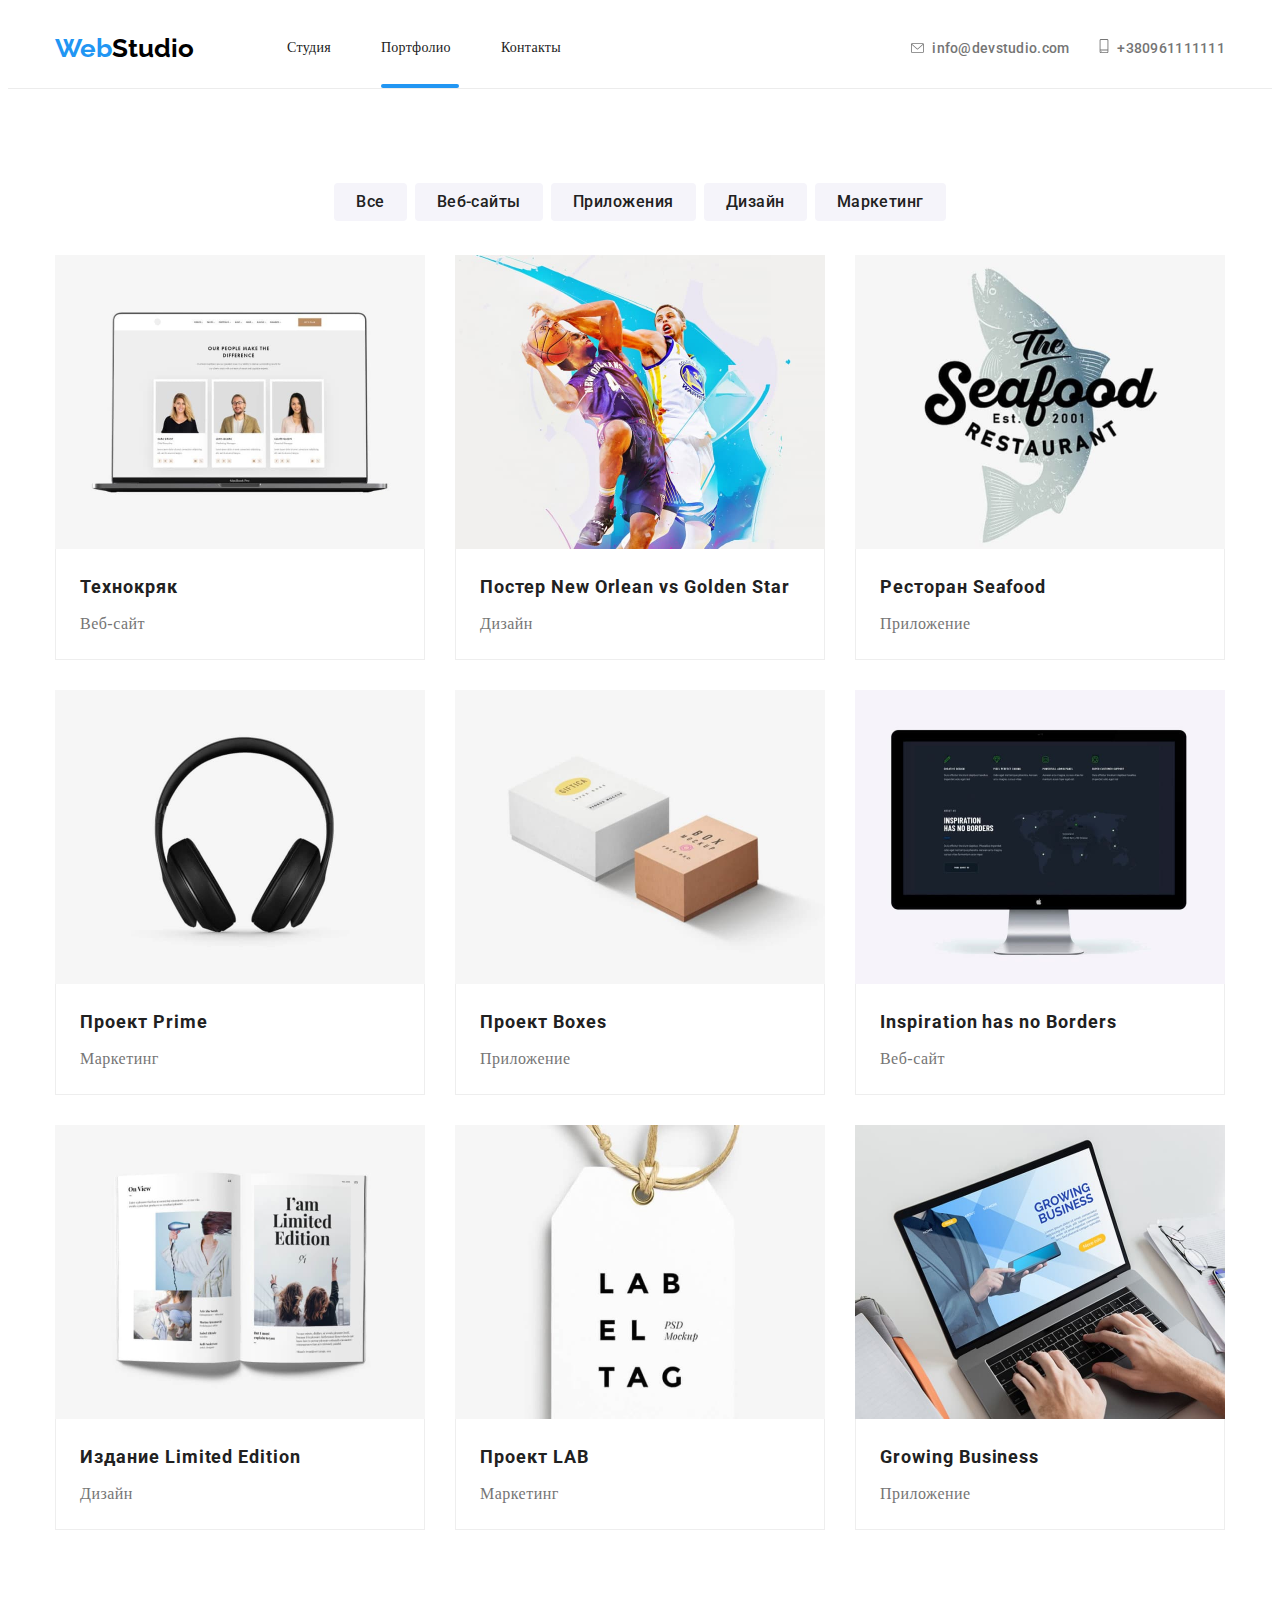
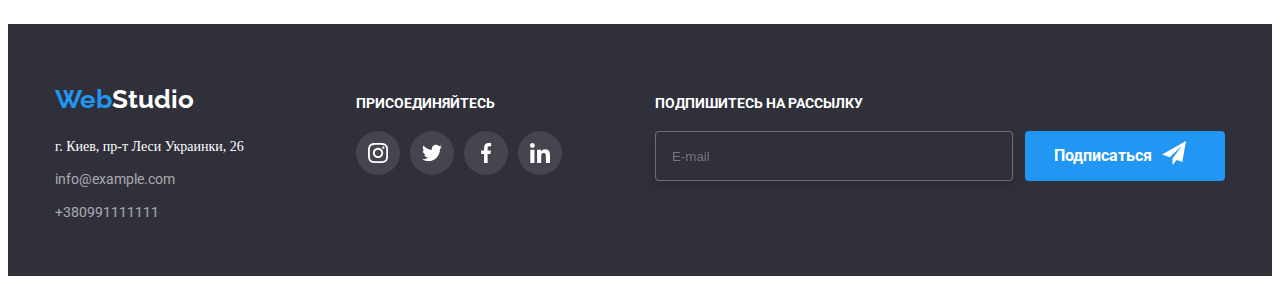
==== commit da088884: "remark" ====
--- a/portfolio.html
+++ b/portfolio.html
@@ -94,7 +94,7 @@
                 <li class="filter__item"><button type="button" class="button-secondary">Дизайн</button></li>
                 <li class="filter__item"><button type="button" class="button-secondary">Маркетинг</button></li>
                 </ul>
-                <div class="container examples">
+                <!-- <div class="container examples"> -->
             <ul class="examples__list">
                 <li class="examples__item">
                     <a class="examples__link" href="index.html">
@@ -277,7 +277,7 @@
                     </a>
                 </li>
             </ul>
-                </div>
+                <!-- </div> -->
             </div>
         </section>
     </main>
@@ -334,11 +334,13 @@
                 <label class="email-form__label">
                     <input class="email-form__input" type="email" name="email" placeholder="E-mail" />
                 </label>
+                <div class="email-button_wrapper">
                 <button class="email-button" type="submit"><span class="email-button__label">Подписаться</span>
                     <svg class="email-button__image" width="24" height="24">
                         <use href="./images/spraitlast.svg#icon-icon-send"></use>
                     </svg>
                 </button>
+                </div>
             </form>
             </div>
         </div>
--- a/css/main.min.css
+++ b/css/main.min.css
@@ -1 +1 @@
-.html{box-sizing:border-box}*,*::before,*::after{box-sizing:border-box}.body{background-color:var(--main-white-color);color:var(--primary-text-color);font-family:Roboto,sans-serif;letter-spacing:.03em;font-style:normal}.section{padding:60px 0;margin:0 auto}@media screen and (min-width: 768px){.section{padding:60px 0}}@media screen and (min-width: 1200px){.section{padding:94px 0}}.container{max-width:480px;width:100%;margin:0 auto}@media screen and (min-width: 768px){.container{max-width:768px;margin:0 auto;padding-left:15px;padding-right:15px;width:100%}}@media screen and (min-width: 1200px){.container{max-width:1200px;margin:0 auto;padding-left:15px;padding-right:15px;padding-bottom:0;padding-top:0;width:100%}}.logo{color:#2196f3;font-family:"Raleway",sans-serif;font-weight:700;font-size:24px;line-height:2.01;text-decoration:none;margin-bottom:0}@media screen and (min-width: 768px){.logo{color:#2196f3;font-family:"Raleway",sans-serif;font-weight:700;font-size:24px;line-height:1.17;text-decoration:none;margin-bottom:0}}@media screen and (min-width: 1200px){.logo{color:#2196f3;font-family:"Raleway",sans-serif;font-weight:700;font-size:26px;line-height:1.19;text-decoration:none;margin-bottom:0}}.logo>.logo__label{color:#fff}.page-header{background-color:#fff;border-bottom:1px solid #ececec;position:relative}.nav{display:flex;justify-content:space-between;margin:0 auto;padding-left:15px;padding-right:15px}@media screen and (min-width: 768px){.nav{display:flex;align-items:center;justify-content:center;padding-bottom:0;padding-top:0;margin:0 auto}}@media screen and (min-width: 1200px){.nav{width:1200px;margin:0 auto;margin-left:auto;margin-right:auto}}.logo__inner{color:#000}.main-nav{background-color:#fff;color:#212121;letter-spacing:.02em}.main-nav__list{display:none}@media screen and (min-width: 768px){.main-nav__list{display:flex;margin-left:93px;margin-top:0;margin-bottom:0;padding:0;color:#212121;list-style-type:none}}@media screen and (min-width: 1200px){.main-nav__list{display:flex;margin-left:93px;margin-top:0;margin-bottom:0;padding:0;color:#212121;list-style-type:none}.main-nav__list .main-nav__list .main-nav__item+.main-nav__item{margin-left:50px}}.main-nav__link{display:block;padding-top:32px;padding-bottom:32px;color:#212121;font-weight:500;font-size:14px;line-height:1.14;text-decoration:none;letter-spacing:.02em;transition:color 250ms cubic-bezier(0.4, 0, 0.2, 1);position:relative}.main-nav__link:hover,.main-nav__link:focus{color:#2196f3}.main-nav{display:none}@media screen and (min-width: 768px){.main-nav{display:flex}}@media screen and (min-width: 1200px){.main-nav{display:flex}}@media screen and (min-width: 768px){.main-nav__list{display:flex;margin-left:88px;margin-top:0;margin-bottom:0;padding:0;color:#212121;list-style:none}}@media screen and (min-width: 1200px){.main-nav__list{display:flex;margin-left:93px;margin-top:0;margin-bottom:0;padding:0;color:#212121;list-style:none}}.main-nav__list .main-nav__item+.main-nav__item{margin-left:50px}.main-nav__list .link--underline::after{content:"";position:absolute;min-width:48px;height:4px;left:0;background-color:#2196f3;border-radius:2px;bottom:0;display:inline-block;background-size:cover}.main-nav__list .link--doubleunderline::after{content:"";position:absolute;min-width:78px;height:4px;background-color:#2196f3;border-radius:2px;bottom:0;left:0;display:inline-block;background-size:cover}.link--underline{color:#2196f3;position:relative}.contact{display:none}@media screen and (min-width: 768px){.contact{display:inline-block;background-color:#fff;list-style:none;margin:0;padding:0;margin-left:84px}}@media screen and (min-width: 1200px){.contact{display:flex;background-color:#fff;list-style:none;margin-bottom:0;margin-top:0;margin-left:auto;padding:0;justify-content:center;text-align:center;align-items:flex-end}}.contact.contact__item+.contact__item{margin-left:30px}.contact__item{display:flex;align-items:center;justify-content:center;padding:0;text-align:center;margin-left:0}@media screen and (min-width: 768px){.contact__item{display:inline-block;background-color:#fff;list-style:none;padding:0}.contact__item:not(:last-child){margin-bottom:10px}}@media screen and (min-width: 1200px){.contact__item{display:flex;justify-content:center;align-items:center;padding:0;text-align:center;margin-left:0}.contact__item:not(:last-child){margin-right:30px;margin-bottom:0}}.contact__icon{cursor:pointer;margin-right:8px;fill:#757575;transition:fill 250ms cubic-bezier(0.4, 0, 0.2, 1)}.contact__icon .contact__link:hover,.contact__link:focus .contact__icon{fill:#2196f3}.contact__link{color:#757575;letter-spacing:.02em;text-decoration:none;font-family:"Roboto",sans-serif;font-weight:500;font-size:14px;line-height:1.17;transition:color 250ms cubic-bezier(0.4, 0, 0.2, 1)}@media screen and (min-width: 768px){.contact__link{font-size:12px}.contact__link:not(:last-child){margin-bottom:10px}}@media screen and (min-width: 1200px){.contact__link{font-size:14px}}.contact__link:hover,.contact__link:focus{color:#2196f3}.contact__icon{cursor:pointer;margin-right:10px;fill:#757575;transition:fill 250ms cubic-bezier(0.4, 0, 0.2, 1)}.contact__link:hover .contact__icon,.contact__link:focus .contact__icon{fill:#2196f3}@media screen and (min-width: 768px){.contact__icon{width:13px;height:10px;margin-right:8px}}@media screen and (min-width: 768px){.contact__icon--phone{width:10px;height:14px}}.mobile-nav__image{width:24px;height:16px}.hero{background-color:#2f303a;height:400px;padding:118px 0;background-color:#fff;text-align:center;background-image:linear-gradient(rgba(47, 48, 58, 0.4), rgba(47, 48, 58, 0.4)),url("/images/hero-mobile.jpg");background-position:center;background-size:cover;background-repeat:no-repeat}@media screen and (min-width: 768px){.hero{background-image:linear-gradient(rgba(47, 48, 58, 0.4), rgba(47, 48, 58, 0.4)),url("/images/tablet-hero.jpg")}}@media screen and (min-width: 1200px){.hero{height:600px;padding:200px 0;background-image:linear-gradient(rgba(47, 48, 58, 0.4), rgba(47, 48, 58, 0.4)),url("../images/hero.jpg")}}.hero__title{color:#fff;font-weight:900;font-size:26px;line-height:1.36;text-align:center;letter-spacing:.06em;text-transform:uppercase;margin-bottom:30px;margin-top:0}@media screen and (min-width: 1200px){.hero__title{font-size:44px}}.hero__wrapper{text-align:center;position:relative}.hero__button{background-color:#2196f3;color:#fff;font-weight:700;font-size:16px;line-height:1.87;letter-spacing:.06em;cursor:pointer;font-family:inherit;border-radius:4px;min-width:200px;padding:10px 32px}.hero__button:hover,.hero__button:focus{color:var #fff;background-color:#188ce8}@media screen and (min-width: 1200px){.hero__button{z-index:1}}.button-secondary{color:#212121;background:#f5f4fa;cursor:pointer;font-weight:500;font-size:16px;line-height:1.62;letter-spacing:.03em;font-family:inherit;border-radius:4px;padding:6px 22px;border:none;font-family:"Roboto",sans-serif;transition:250ms cubic-bezier(0.4, 0, 0.2, 1)}.filter__list .filter__item+.filter__item{margin-left:8px}.button-secondary:hover,.button-secondary:focus{color:#fff;background-color:#2196f3;cursor:pointer;box-shadow:0px 3px 1px rgba(0,0,0,.1),0px 1px 2px rgba(0,0,0,.08),0px 2px 2px rgba(0,0,0,.12)}.chekbox-button{display:block;text-align:center;background-color:#2196f3;border:none;width:200px;padding:10px 55px;align-items:center;margin:0 auto;box-shadow:0px 4px 4px rgba(0,0,0,.15);border-radius:4px;cursor:pointer}.chekbox-button:hover,.chekbox-button:focus{background-color:#188ce8}.benefits__heading{background-color:#fff;color:rgba(0,0,0,0);font-size:0}.benefits__list{list-style-type:none;display:flex;flex-wrap:wrap;margin-top:0;padding-left:0}@media screen and (min-width: 1200px){.benefits__list{margin-bottom:0}}.benefits__item{width:100%}@media screen and (min-width: 768px){.benefits__item{width:calc((100% - 30px)/2)}.benefits__item:nth-child(odd){margin-right:30px}}@media screen and (min-width: 1200px){.benefits__item{width:270px;display:block;margin-left:0}.benefits__item:not(:last-child){margin-right:30px}}.benefits__item:not(:last-child){margin-bottom:30px}.benefits__thumb{padding:25px;text-align:center;margin-bottom:30px;width:100%;height:120px;border-radius:4px;background-color:#f5f4fa}@media screen and (min-width: 768px){.benefits__thumb{padding:25px;width:354px}}@media screen and (min-width: 1200px){.benefits__thumb{padding:25px;align-items:center;margin-bottom:30px;width:270px;height:120px;border-radius:4px;background-color:#f5f4fa}}.benefits__title{font-weight:700;font-size:14px;line-height:1.14;text-transform:uppercase;letter-spacing:.03em;margin-bottom:10px;margin-top:30px}.benefits__text{background-color:#fff;color:#757575;font-weight:400;font-size:14px;line-height:1.71;letter-spacing:.03em;margin-bottom:0}.benefits__icon{width:70px;height:70px}.work{background-color:#fff;padding-top:0}.work__title{color:#212121;font-weight:700;font-size:36px;line-height:1.16;text-align:center;margin-top:0;margin-bottom:50px}.work__list{display:flex;list-style-type:none;margin-top:0;margin-bottom:0;padding-left:0;padding-right:0}.work__item{position:relative}.work__wrapper{position:relative;margin-bottom:0;margin-top:0}.work__list .work__item:not(:last-child){margin-right:30px}.work__image{display:block}.work__text{display:inline-block;position:absolute;left:0;bottom:0;width:100%;padding-top:27px;padding-bottom:27px;font-weight:700;font-size:14px;line-height:1.14;text-align:center;text-transform:uppercase;color:#fff;background-color:rgba(47,48,58,.8);margin-bottom:0;margin-top:0}.section.work{display:none}@media screen and (min-width: 1200px){.section.work{display:flex}}.team{background-color:#f5f4fa;color:#212121}.team__heading{color:#212121;font-weight:700;font-size:36px;line-height:1.16;text-align:center;margin-top:0;margin-bottom:50px}.team__list{list-style-type:none;margin-bottom:0;margin-top:0;padding-left:0;padding-right:0}@media screen and (min-width: 768px){.team__list{display:flex;flex-wrap:wrap}}@media screen and (min-width: 1200px){.team__list{display:flex;flex-wrap:wrap;justify-content:space-between}}.team__card{background-color:#fff;color:#212121;max-width:480px;width:100%;text-align:center;box-shadow:0px 1px 3px rgba(0,0,0,.12),0px 1px 1px rgba(0,0,0,.14),0px 2px 1px rgba(0,0,0,.2);border-radius:0px 0px 4px 4px}@media screen and (min-width: 1200px){.team__card{width:270px}}.team__wrapper{padding-top:30px}.team__title{font-weight:500;font-size:16px;line-height:1.19;margin-top:0;margin-bottom:10px}.team__post{color:#757575;font-weight:400;font-size:16px;line-height:1.19;margin-top:0;margin-bottom:0}.team__item:not(:last-child){margin-right:0;margin-bottom:30px}@media screen and (min-width: 1200px){.team__item:not(:last-child){margin-right:30px;margin-bottom:0}}@media screen and (min-width: 768px){.team__item{width:calc((100% - 30px)/2)}.team__item:nth-child(2n+1){margin-right:30px}}@media screen and (min-width: 1200px){.team__item{width:calc((100% - 90px)/4)}}.team-network{list-style:none;display:flex;justify-content:center;padding-left:32px;padding-right:32px;padding-bottom:30px;margin-top:16px}.team-network__link{display:flex;width:44px;height:44px;border-radius:50%;background-color:#fff;background-repeat:no-repeat;justify-content:center;align-items:center;fill:#afb1b8;transition:background-color 250ms cubic-bezier(0.4, 0, 0.2, 1)}.team-network__link:hover,.team-network__link:focus{background-color:#2196f3}.team-network__link:hover,.team-network__link:focus{fill:#fff}.team-network__wrapper{display:flex;text-align:center}.team-network__wrapper:hover{color:#2196f3}.team__img{max-width:100%}.customer__title{font-weight:700px;font-size:36px;line-height:1.17;text-align:center;margin-bottom:30px;margin-top:0}.customer__list{list-style:none;margin-top:0;margin-bottom:0;display:flex;justify-content:space-between;padding-left:0;flex-wrap:wrap}@media screen and (min-width: 1200px){.customer__list{flex-wrap:nowrap}}.customer__link{height:100%;display:flex;height:92px;border:1px solid #afb1b8;border-radius:4px;justify-content:center;align-items:center;fill:#afb1b8;transition:fill 250ms cubic-bezier(0.4, 0, 0.2, 1)}.customer__link:hover,.customer__link:focus{fill:#2196f3;border-color:#2196f3}.customer__image{width:106px;height:60px}.customer__item{flex-basis:calc((100% - 30px)/2);margin-bottom:30px}@media screen and (min-width: 768px){.customer__item{flex-basis:calc((100% - 60px)/3);width:226px}}@media screen and (min-width: 1200px){.customer__item{width:170px}}@media screen and (min-width: 768px){.customer__item:nth-child(-n+3){margin-bottom:30px}}@media screen and (min-width: 1200px){.customer__item:nth-child(-n+3){margin-bottom:0}}.customer__item:nth-child(n+5):nth-child(-n+6){margin-bottom:0}.customer__item:nth-child(n+4):nth-child(-n+6){margin-bottom:0}@media screen and (min-width: 768px){.customer__item:nth-child(n+4):nth-child(-n+6){margin-bottom:0x}}@media screen and (min-width: 1200px){.customer__item:nth-child(n+4):nth-child(-n+6){margin-bottom:0}}@media screen and (min-width: 1200px){.customer__link{width:170px}}.team-network__item:not(:last-child){margin-right:10px}.container.customer{max-width:480px;width:100%;margin:0 auto}@media screen and (min-width: 768px){.container.customer{max-width:768px;width:100%;margin:0 auto}}@media screen and (min-width: 1200px){.container.customer{max-width:1200px;width:100%}}.footer-main{background-color:#2f303a;color:#fff;padding-top:60px;padding-bottom:60px;display:block;position:relative;height:603px}@media screen and (min-width: 768px){.footer-main{height:603px}}@media screen and (min-width: 1200px){.footer-main{display:flex;height:252px}}.footer-main__wrapper{display:block;margin:0 auto;padding-left:15px;padding-right:15px;max-width:480px;width:100%;text-align:center}@media screen and (min-width: 768px){.footer-main__wrapper{max-width:768px;margin:0 auto;display:flex;flex-wrap:wrap;justify-content:space-around}}@media screen and (min-width: 1200px){.footer-main__wrapper{display:flex;max-width:1200px;margin:0 auto;padding-left:15px;padding-right:15px;align-items:baseline;justify-content:flex-start}}.container.footer{display:inline-block;padding:0px;margin-bottom:60px}@media screen and (min-width: 768px){.container.footer{width:232px}}@media screen and (min-width: 1200px){.container.footer{width:231px;padding:0px;margin-left:0;margin-right:70px;text-align:left}}.footer__adress{color:#fff;font-weight:400;font-size:14px;line-height:1.71;text-decoration:none;font-style:normal}.footer__adress:hover,.footer__adress:focus{color:#2196f3}.footer__link{color:rgba(255,255,255,.6);font-family:"Roboto",sans-serif;font-weight:400;font-size:14px;line-height:1.71;text-decoration:none;font-style:normal}.footer__link:hover,.footer__link:focus{color:#2196f3}.footer__list{list-style-type:none;margin:0;vertical-align:auto;padding-left:0;margin-top:20px;width:231px;height:81px;display:inline-block;flex-wrap:wrap;padding:0px}.footer__item:not(:last-child){margin-bottom:9px}.footer-network{height:80px;margin-bottom:60px}@media screen and (min-width: 1200px){.footer-network{display:flex;flex-wrap:wrap;width:206px;height:80px;margin-top:0;margin-left:0;margin-bottom:0;margin-right:93px}}.footer-network__title{text-transform:uppercase;font-family:"Roboto",sans-serif;font-size:14px;line-height:1.17;font-weight:700px;margin-bottom:20px;text-align:center;margin-top:0}.footer-network__list{display:flex;flex-wrap:wrap;justify-content:center;list-style:none;padding-left:0;margin-top:0;margin-bottom:0}@media screen and (min-widht: 1200px){.footer-network__list{justify-content:space-evenly;list-style:none;padding-left:0;margin-top:0;margin-bottom:0}}.footer-network__item{width:44px;height:44px}.footer-network__item:not(:last-child){margin-right:10px}.footer-network__link{display:flex;width:44px;height:44px;border-radius:50%;background-color:rgba(255,255,255,.1);background-repeat:no-repeat;justify-content:center;align-items:center;transition:background-color 250ms cubic-bezier(0.4, 0, 0.2, 1)}.footer-network__link:hover,.footer-network__link:focus{background-color:#2196f3}.footer-network__image{display:flex;fill:#fff;text-align:center}.email-form__title{color:#fff;font-size:14px;line-height:16.41px;font-weight:700;font-family:"Roboto",sans-serif;text-transform:uppercase;margin-bottom:20px;margin-top:0}@media screen and (min-width: 1200px){.email-form__title{text-align:left}}.email-form__input{background-color:#2f303a;border:1px solid rgba(255,255,255,.3);filter:drop-shadow(0px 4px 4px rgba(0, 0, 0, 0.15));border-radius:4px;max-width:450px;width:100%;height:50px;margin-right:0;margin-top:0;padding-top:15px;padding-bottom:15px;padding-left:16px;margin-bottom:20px;color:#fff}@media screen and (min-width: 768px){.email-form__input{width:450px}}@media screen and (min-width: 1200px){.email-form__input{max-width:358px}}.email-button{background-color:#2196f3;width:200px;margin:0;background:#2196f3;border-radius:4px;position:absolute;border:none;cursor:pointer;padding:10px 29px;text-align:center;box-shadow:none;transition:box-shadow 250ms cubic-bezier(0.4, 0, 0.2, 1);display:block}@media screen and (min-widht: 1200px){.email-button{display:inline-flex;margin-left:0px 0px 0px 12px}}.email-button__image{fill:#fff;vertical-align:middle;margin-left:10px}.email-button__label{color:#fff;font-size:16px;line-height:30px;font-weight:700;font-family:"Roboto",sans-serif;margin:0;padding:0}.email-button:hover{box-shadow:0px 4px 4px rgba(0,0,0,.15);background-color:#188ce8}.email-form__wrapper{display:block}@media screen and (min-widht: 768px){.email-form__wrapper{display:flex}}.email-button__wrapper{margin:0 auto;max-width:200px;width:100%}@media screen and (min-widht: 768px){.email-button__wrapper{margin-top:20px}}@media screen and (min-widht: 1200px){.email-button__wrapper{margin:0}}@media screen and (min-width: 1200px){.email-button{display:inline-flex;margin-left:12px}}.backdrop{position:fixed;top:0;left:0;width:100%;height:100%;transition:opacity 250ms cubic-bezier(0.4, 0, 0.2, 1),visibility 250ms cubic-bezier(0.4, 0, 0.2, 1);visibility:visible;opacity:1;background-color:rgba(0,0,0,.3);overflow-y:scroll;padding:94px 15px}.backdrop.is-hidden{opacity:0;pointer-events:none;visibility:hidden}.modal{position:absolute;top:43%;left:50%;max-width:450px;width:100%;background-color:#fff;transform:translate(-50%, -50%);transition:transform 250ms cubic-bezier(0.4, 0, 0.2, 1);box-shadow:0px 1px 3px rgba(0,0,0,.12),0px 1px 1px rgba(0,0,0,.14),0px 2px 1px rgba(0,0,0,.2);border-radius:4px;padding:40px}@media screen and (min-width: 768px){.modal{max-width:528px;top:56%;left:54%}}@media screen and (min-width: 1200px){.modal{max-width:528px;top:59%;left:50%}}.modal__button{width:30px;height:30px;margin:0;padding:0;cursor:pointer;border-radius:50%;background:#fff;border:1px solid rgba(0,0,0,.1);position:absolute;top:8px;right:8px;padding:5px;transition:fill 250ms cubic-bezier(0.4, 0, 0.2, 1)}.modal__button:hover,.modal__button:focus{fill:#2196f3}.modal__title{font-family:"Roboto",sans-serif;font-weight:700;font-size:20px;line-height:23.44px;text-align:center;margin-bottom:12px;margin-top:0}.modal__span{font-family:"Roboto",sans-serif;font-weight:400;font-size:12px;line-height:14.06px;color:#757575;margin-bottom:4px;display:block}.modal__span:not(:last-child){margin-top:10px}.modal__span:last-child{margin-top:0}.modal__wrapper{display:flex;justify-content:center;margin-left:0;margin-right:0;position:relative}.modal__image{fill:#000;position:absolute;top:50%;left:10px;transform:translateY(-50%);transition:fill 250ms cubic-bezier(0.4, 0, 0.2, 1)}.modal__image:hover{fill:#2196f3}.modal__input{width:448px;height:40px;border:1px solid rgba(33,33,33,.2);border-radius:4px;padding:8px 8px 8px 42px;outline:none;color:#757575;cursor:pointer;transition:border-color 250ms cubic-bezier(0.4, 0, 0.2, 1)}.modal__input:hover,.modal__input:focus{border:1px solid #2196f3}.modal__input:hover+.modal__image{fill:#2196f3}.modal__input:hover+.modal__image{fill:#2196f3}.modal__coments{width:448px;height:120px;border:1px solid rgba(33,33,33,.2);border-radius:4px;resize:none;padding:12px 16px;outline:none;color:#757575;cursor:pointer;transition:border-color 250ms cubic-bezier(0.4, 0, 0.2, 1)}.modal__coments:hover,.modal__coments:focus{border:1px solid #2196f3}.modal__coments::placeholder{font-family:"Roboto",sans-serif;font-style:normal;font-weight:400;font-size:12px;line-height:14px;letter-spacing:.01em;color:rgba(117,117,117,.5);cursor:pointer}.chekbox>span{font-family:"Roboto",sans-serif;font-style:normal;font-weight:400;font-size:14px;line-height:1.71;letter-spacing:.03em;color:#757575}.chekbox__hidden{position:absolute;white-space:nowrap;width:1px;height:1px;overflow:hidden;border:0;padding:0;clip:rect(0 0 0 0);clip-path:inset(50%);margin:-1px}.chekbox__hidden:checked+.checkbox__image{opacity:1;background-color:#2196f3}.chekbox{display:flex;align-items:center;height:24px;margin-bottom:30px;margin-top:20px;margin-left:0;margin-right:0;padding-left:20px}.chekbox__image{fill:#fff;position:absolute;opacity:0;background-color:#fff}.chekbox__fake{border:2px solid #000;width:16px;height:15px;margin-right:7px;border-radius:2px}.chekbox__link{text-decoration:none;color:#2196f3}.chekbox-button__label{font-family:"Roboto",sans-serif;font-size:16px;line-height:1.87;color:#fff;padding:0}.chekbox__hidden:checked+.chekbox__image{opacity:1;background-color:#2196f3}body.modal-open{overflow:hidden}.main{background-color:#fff}.filter__title{color:rgba(0,0,0,0);font-size:0}.filter__list{list-style-type:none;display:flex;flex-wrap:wrap;justify-content:start;padding-bottom:50px;margin-top:0;margin-bottom:0;padding-left:0;padding-right:0;width:100%}@media screen and (min-width: 1200px){.filter__list{justify-content:center;padding-bottom:34px;margin-top:0;margin-bottom:0;flex-wrap:nowrap}}.filter__item:nth-child(n+4):nth-child(-n+5){margin-top:15px}@media screen and (min-width: 768px){.filter__item:nth-child(n+4):nth-child(-n+5){margin-top:0}}@media screen and (min-width: 1200px){.filter__item:nth-child(n+4):nth-child(-n+5){margin-top:0}}@media screen and (min-width: 320px)and (max-width: 391px){.filter__item:nth-child(3){margin-top:15px}}.filter__list{display:flex;flex-wrap:wrap;width:100%}@media screen and (min-width: 768px){.filter__list{flex-wrap:nowrap;width:100%;justify-content:center}}@media screen and (min-width: 1200px){.filter__list{margin-top:0}}.examples__list{list-style-type:none;letter-spacing:.06em;display:flex;flex-wrap:wrap;margin-top:0;margin-bottom:0;padding:0}.examples__title{font-family:"Roboto",sans-serif;font-weight:700;font-size:18px;line-height:2;margin-bottom:4px;margin-top:0}.examples__link{background-color:#fff;color:#212121;text-decoration:none;display:flex;flex-direction:column}.examples__link:hover,.examples__link:focus{box-shadow:0px 1px 1px rgba(0,0,0,.12),0px 4px 4px rgba(0,0,0,.06),1px 4px 6px rgba(0,0,0,.16)}.examples__paragraph{color:#757575;font-weight:400;font-size:16px;line-height:1.88;letter-spacing:.03em;margin-bottom:0;margin-top:0}.examples__item{cursor:pointer}.examples__item:not(:last-child){margin-bottom:30px}.examples__wrapper{display:flex;flex-direction:column;text-align:justify;padding:20px 24px;border-right:1px solid #eee;border-bottom:1px solid #eee;border-left:1px solid #eee}@media screen and (min-width: 768px){.examples__wrapper{height:146px}}@media screen and (min-width: 1200px){.examples__wrapper{height:auto}}.examples__text{display:inline-block;position:absolute;top:0;left:0;width:100%;height:100%;padding:63px 24px;color:#fff;font-size:18px;font-weight:400;line-height:1.55;text-align:left;background-color:rgba(33,150,243,.9);margin-top:0;transition:transform 250ms cubic-bezier(0.4, 0, 0.2, 1);transform:translateY(100%)}.examples__overlay{position:relative;overflow:hidden}.examples__item{cursor:pointer}@media screen and (min-width: 768px){.examples__item{flex-basis:calc((100% - 30px)/2)}.examples__item:nth-child(odd){margin-right:30px}}@media screen and (min-width: 1200px){.examples__item{margin-right:30px;margin-bottom:30px;flex-basis:calc((100% - 60px)/3)}.examples__item:nth-last-child(-n+3){margin-bottom:0}.examples__item:nth-child(3n){margin-right:0}}.container.examples{display:flex;flex-wrap:wrap}@media screen and (min-width: 768px){.container.examples{display:block}}.examples__link:hover .examples__text,.examples__link:focus .examples__text{transform:translateY(0)}.examples__overlay>img{display:block}.examples__picture{width:354px}.examples_image{width:100%;display:block}.mobile-nav__menu-container{display:none;background-color:#fff;padding:20px;text-align:center;font-size:20px;position:absolute;top:0;left:0;width:100vw;z-index:1;padding:50px 40px;overflow-y:scroll}.mobile-nav__menu-container.is-open{display:block}@media screen and (min-width: 768px){.mobile-nav__menu-container{display:none}}@media screen and (min-width: 768px){.mobile-nav__menu-container.is-open{display:none}}.mobile-nav__button{display:inline-flex;margin:0;padding:0;border:none;background-color:rgba(0,0,0,0);align-items:center;z-index:2;cursor:pointer;transition:250ms cubic-bezier(0.4, 0, 0.2, 1)}.mobile-nav__button .icon-cross{width:24px;height:16px;display:none}.mobile-nav__button.is-open .icon-cross{display:block}.mobile-nav__button.is-open .icon-menu{display:none}@media screen and (min-width: 768px){.mobile-nav__button{display:none}}.mobile-nav__button:hover .icon-cross,.mobile-nav__button:hover .icon-menu{fill:#2196f3}.mobile-nav__menu-container__navigation{margin-bottom:302px}.mobile-nav__menu-container__item{list-style:none;font-size:40px;line-height:46.88px;font-weight:500;font-family:"Roboto",sans-serif;text-align:left;padding-left:0;margin:0}.mobile-nav__menu-container__item:not(:last-child){margin-bottom:32px}.mobile-nav__menu-container__list{padding:0;margin:0}.mobile-nav__menu-container__link{text-decoration:none;color:#212121;transition:250ms cubic-bezier(0.4, 0, 0.2, 1)}.mobile-nav__menu-container__link:hover,.mobile-nav__menu-container__link:focus{color:#2196f3}.menu-container-contacts{margin-bottom:64px}.menu-container-contacts__list{list-style:none;padding:0;margin:0}.menu-container-contacts__item{padding:0;margin:0;text-align:start}.menu-container-contacts__item:not(:last-child){margin-bottom:32px}.contact__link.tel{text-decoration:none;color:#2196f3;font-family:"Roboto",sans-serif;font-size:34px;font-weight:500px}.menu-container-network__list{list-style:none;display:flex;justify-content:start;margin:0;padding:0}.menu-container-network__link{cursor:pointer;text-decoration:none;font-family:"Roboto",sans-serif;font-size:18px;font-weight:500;line-height:22px;color:#2196f3;letter-spacing:.02em}.menu-container-network__item:not(:last-child){border-right:1px solid rgba(33,33,33,.2);padding-right:10px}.menu-container-network__item:not(:first-child){padding-left:10px}/*# sourceMappingURL=main.min.css.map */+.html{box-sizing:border-box}*,*::before,*::after{box-sizing:border-box}.body{background-color:var(--main-white-color);color:var(--primary-text-color);font-family:Roboto,sans-serif;letter-spacing:.03em;font-style:normal}.section{padding:60px 0;margin:0 auto}@media screen and (min-width: 768px){.section{padding:60px 0}}@media screen and (min-width: 1200px){.section{padding:94px 0}}.container{max-width:480px;width:100%;margin:0 auto;padding-left:15px;padding-right:15px}@media screen and (min-width: 768px){.container{max-width:768px;margin:0 auto;padding-left:15px;padding-right:15px;width:100%}}@media screen and (min-width: 1200px){.container{max-width:1200px;margin:0 auto;padding-left:15px;padding-right:15px;padding-bottom:0;padding-top:0;width:100%}}.logo{color:#2196f3;font-family:"Raleway",sans-serif;font-weight:700;font-size:24px;line-height:2.01;text-decoration:none;margin-bottom:0}@media screen and (min-width: 768px){.logo{color:#2196f3;font-family:"Raleway",sans-serif;font-weight:700;font-size:24px;line-height:1.17;text-decoration:none;margin-bottom:0}}@media screen and (min-width: 1200px){.logo{color:#2196f3;font-family:"Raleway",sans-serif;font-weight:700;font-size:26px;line-height:1.19;text-decoration:none;margin-bottom:0}}.logo>.logo__label{color:#fff}.page-header{background-color:#fff;border-bottom:1px solid #ececec;position:relative}.nav{display:flex;justify-content:space-between;margin:0 auto;padding-left:15px;padding-right:15px}@media screen and (min-width: 768px){.nav{display:flex;align-items:center;justify-content:center;padding-bottom:0;padding-top:0;margin:0 auto}}@media screen and (min-width: 1200px){.nav{width:1200px;margin:0 auto;margin-left:auto;margin-right:auto}}.logo__inner{color:#000}.main-nav{background-color:#fff;color:#212121;letter-spacing:.02em}.main-nav__list{display:none}@media screen and (min-width: 768px){.main-nav__list{display:flex;margin-left:93px;margin-top:0;margin-bottom:0;padding:0;color:#212121;list-style-type:none}}@media screen and (min-width: 1200px){.main-nav__list{display:flex;margin-left:93px;margin-top:0;margin-bottom:0;padding:0;color:#212121;list-style-type:none}.main-nav__list .main-nav__list .main-nav__item+.main-nav__item{margin-left:50px}}.main-nav__link{display:block;padding-top:32px;padding-bottom:32px;color:#212121;font-weight:500;font-size:14px;line-height:1.14;text-decoration:none;letter-spacing:.02em;transition:color 250ms cubic-bezier(0.4, 0, 0.2, 1);position:relative}.main-nav__link:hover,.main-nav__link:focus{color:#2196f3}.main-nav{display:none}@media screen and (min-width: 768px){.main-nav{display:flex}}@media screen and (min-width: 1200px){.main-nav{display:flex}}@media screen and (min-width: 768px){.main-nav__list{display:flex;margin-left:88px;margin-top:0;margin-bottom:0;padding:0;color:#212121;list-style:none}}@media screen and (min-width: 1200px){.main-nav__list{display:flex;margin-left:93px;margin-top:0;margin-bottom:0;padding:0;color:#212121;list-style:none}}.main-nav__list .main-nav__item+.main-nav__item{margin-left:50px}.main-nav__list .link--underline::after{content:"";position:absolute;min-width:48px;height:4px;left:0;background-color:#2196f3;border-radius:2px;bottom:0;display:inline-block;background-size:cover}.main-nav__list .link--doubleunderline::after{content:"";position:absolute;min-width:78px;height:4px;background-color:#2196f3;border-radius:2px;bottom:0;left:0;display:inline-block;background-size:cover}.link--underline{color:#2196f3;position:relative}.contact{display:none}@media screen and (min-width: 768px){.contact{display:inline-block;background-color:#fff;list-style:none;margin:0;padding:0;margin-left:84px}}@media screen and (min-width: 1200px){.contact{display:flex;background-color:#fff;list-style:none;margin-bottom:0;margin-top:0;margin-left:auto;padding:0;justify-content:center;text-align:center;align-items:flex-end}}.contact.contact__item+.contact__item{margin-left:30px}.contact__item{display:flex;align-items:center;justify-content:center;padding:0;text-align:center;margin-left:0}@media screen and (min-width: 768px){.contact__item{display:inline-block;background-color:#fff;list-style:none;padding:0}.contact__item:not(:last-child){margin-bottom:10px}}@media screen and (min-width: 1200px){.contact__item{display:flex;justify-content:center;align-items:center;padding:0;text-align:center;margin-left:0}.contact__item:not(:last-child){margin-right:30px;margin-bottom:0}}.contact__icon{cursor:pointer;margin-right:8px;fill:#757575;transition:fill 250ms cubic-bezier(0.4, 0, 0.2, 1)}.contact__icon .contact__link:hover,.contact__link:focus .contact__icon{fill:#2196f3}.contact__link{color:#757575;letter-spacing:.02em;text-decoration:none;font-family:"Roboto",sans-serif;font-weight:500;font-size:14px;line-height:1.17;transition:color 250ms cubic-bezier(0.4, 0, 0.2, 1)}@media screen and (min-width: 768px){.contact__link{font-size:12px}.contact__link:not(:last-child){margin-bottom:10px}}@media screen and (min-width: 1200px){.contact__link{font-size:14px}}.contact__link:hover,.contact__link:focus{color:#2196f3}.contact__icon{cursor:pointer;margin-right:10px;fill:#757575;transition:fill 250ms cubic-bezier(0.4, 0, 0.2, 1)}.contact__link:hover .contact__icon,.contact__link:focus .contact__icon{fill:#2196f3}@media screen and (min-width: 768px){.contact__icon{width:13px;height:10px;margin-right:8px}}@media screen and (min-width: 768px){.contact__icon--phone{width:10px;height:14px}}.mobile-nav__image{width:24px;height:16px}.hero{background-color:#2f303a;height:400px;padding:118px 0;background-color:#fff;text-align:center;background-image:linear-gradient(rgba(47, 48, 58, 0.4), rgba(47, 48, 58, 0.4)),url("../images/hero-mobile.jpg");background-position:center;background-size:cover;background-repeat:no-repeat}@media screen and (min-width: 768px){.hero{background-image:linear-gradient(rgba(47, 48, 58, 0.4), rgba(47, 48, 58, 0.4)),url("../images/tablet-hero.jpg")}}@media screen and (min-width: 1200px){.hero{height:600px;padding:200px 0;background-image:linear-gradient(rgba(47, 48, 58, 0.4), rgba(47, 48, 58, 0.4)),url("../images/hero.jpg")}}.hero__title{color:#fff;font-weight:900;font-size:26px;line-height:1.36;text-align:center;letter-spacing:.06em;text-transform:uppercase;margin-bottom:30px;margin-top:0}@media screen and (min-width: 1200px){.hero__title{font-size:44px}}.hero__wrapper{text-align:center;position:relative}.hero__button{background-color:#2196f3;color:#fff;font-weight:700;font-size:16px;line-height:1.87;letter-spacing:.06em;cursor:pointer;font-family:inherit;border-radius:4px;min-width:200px;padding:10px 32px}.hero__button:hover,.hero__button:focus{color:var #fff;background-color:#188ce8}@media screen and (min-width: 1200px){.hero__button{z-index:1}}.button-secondary{color:#212121;background:#f5f4fa;cursor:pointer;font-weight:500;font-size:16px;line-height:1.62;letter-spacing:.03em;font-family:inherit;border-radius:4px;padding:6px 22px;border:none;font-family:"Roboto",sans-serif;transition:250ms cubic-bezier(0.4, 0, 0.2, 1)}.filter__list .filter__item+.filter__item{margin-left:8px}.button-secondary:hover,.button-secondary:focus{color:#fff;background-color:#2196f3;cursor:pointer;box-shadow:0px 3px 1px rgba(0,0,0,.1),0px 1px 2px rgba(0,0,0,.08),0px 2px 2px rgba(0,0,0,.12)}.chekbox-button{display:block;text-align:center;background-color:#2196f3;border:none;width:200px;padding:10px 55px;align-items:center;margin:0 auto;box-shadow:0px 4px 4px rgba(0,0,0,.15);border-radius:4px;cursor:pointer}.chekbox-button:hover,.chekbox-button:focus{background-color:#188ce8}.benefits__heading{background-color:#fff;color:rgba(0,0,0,0);font-size:0}.benefits__list{list-style-type:none;display:flex;flex-wrap:wrap;margin-top:0;padding-left:0}@media screen and (min-width: 1200px){.benefits__list{margin-bottom:0}}.benefits__item{width:100%}@media screen and (min-width: 768px){.benefits__item{width:calc((100% - 30px)/2)}.benefits__item:nth-child(odd){margin-right:30px}}@media screen and (min-width: 1200px){.benefits__item{width:270px;display:block;margin-left:0}.benefits__item:not(:last-child){margin-right:30px}}.benefits__item:not(:last-child){margin-bottom:30px}.benefits__thumb{padding:25px;text-align:center;margin-bottom:30px;width:100%;height:120px;border-radius:4px;background-color:#f5f4fa}@media screen and (min-width: 768px){.benefits__thumb{padding:25px;width:354px}}@media screen and (min-width: 1200px){.benefits__thumb{padding:25px;align-items:center;margin-bottom:30px;width:270px;height:120px;border-radius:4px;background-color:#f5f4fa}}.benefits__title{font-weight:700;font-size:14px;line-height:1.14;text-transform:uppercase;letter-spacing:.03em;margin-bottom:10px;margin-top:30px}.benefits__text{background-color:#fff;color:#757575;font-weight:400;font-size:14px;line-height:1.71;letter-spacing:.03em;margin-bottom:0}.benefits__icon{width:70px;height:70px}.work{background-color:#fff;padding-top:0}.work__title{color:#212121;font-weight:700;font-size:36px;line-height:1.16;text-align:center;margin-top:0;margin-bottom:50px}.work__list{display:flex;list-style-type:none;margin-top:0;margin-bottom:0;padding-left:0;padding-right:0}.work__item{position:relative}.work__wrapper{position:relative;margin-bottom:0;margin-top:0}.work__list .work__item:not(:last-child){margin-right:30px}.work__image{display:block}.work__text{display:inline-block;position:absolute;left:0;bottom:0;width:100%;padding-top:27px;padding-bottom:27px;font-weight:700;font-size:14px;line-height:1.14;text-align:center;text-transform:uppercase;color:#fff;background-color:rgba(47,48,58,.8);margin-bottom:0;margin-top:0}.section.work{display:none}@media screen and (min-width: 1200px){.section.work{display:flex}}.team{background-color:#f5f4fa;color:#212121}.team__heading{color:#212121;font-weight:700;font-size:36px;line-height:1.16;text-align:center;margin-top:0;margin-bottom:30px}.team__list{list-style-type:none;margin-bottom:0;margin-top:0;padding-left:0;padding-right:0}@media screen and (min-width: 768px){.team__list{display:flex;flex-wrap:wrap}}@media screen and (min-width: 1200px){.team__list{display:flex;flex-wrap:wrap;justify-content:space-between}}.team__card{background-color:#fff;color:#212121;max-width:480px;width:100%;text-align:center;box-shadow:0px 1px 3px rgba(0,0,0,.12),0px 1px 1px rgba(0,0,0,.14),0px 2px 1px rgba(0,0,0,.2);border-radius:0px 0px 4px 4px}@media screen and (min-width: 1200px){.team__card{width:270px}}.team__wrapper{padding-top:30px}.team__title{font-weight:500;font-size:16px;line-height:1.19;margin-top:0;margin-bottom:10px}.team__post{color:#757575;font-weight:400;font-size:16px;line-height:1.19;margin-top:0;margin-bottom:0}.team__item:not(:last-child){margin-right:0;margin-bottom:30px}@media screen and (min-width: 1200px){.team__item:not(:last-child){margin-right:30px;margin-bottom:0}}@media screen and (min-width: 768px){.team__item{width:calc((100% - 30px)/2)}.team__item:nth-child(2n+1){margin-right:30px}}@media screen and (min-width: 1200px){.team__item{width:calc((100% - 90px)/4)}}@media screen and (min-width: 480px)and (max-width: 1200px){.team__heading{font-size:28px}}.team-network{list-style:none;display:flex;justify-content:center;padding-left:32px;padding-right:32px;padding-bottom:30px;margin-top:16px}.team-network__link{display:flex;width:44px;height:44px;border-radius:50%;background-color:#fff;background-repeat:no-repeat;justify-content:center;align-items:center;fill:#afb1b8;transition:background-color 250ms cubic-bezier(0.4, 0, 0.2, 1)}.team-network__link:hover,.team-network__link:focus{background-color:#2196f3}.team-network__link:hover,.team-network__link:focus{fill:#fff}.team-network__wrapper{display:flex;text-align:center}.team-network__wrapper:hover{color:#2196f3}.team__img{max-width:100%}.customer__title{font-weight:700px;font-size:36px;line-height:1.17;text-align:center;margin-bottom:30px;margin-top:0}.customer__list{list-style:none;margin-top:0;margin-bottom:0;display:flex;justify-content:space-between;padding-left:0;flex-wrap:wrap}@media screen and (min-width: 1200px){.customer__list{flex-wrap:nowrap}}.customer__link{height:100%;display:flex;height:92px;border:1px solid #afb1b8;border-radius:4px;justify-content:center;align-items:center;fill:#afb1b8;transition:fill 250ms cubic-bezier(0.4, 0, 0.2, 1)}.customer__link:hover,.customer__link:focus{fill:#2196f3;border-color:#2196f3}.customer__image{width:106px;height:60px}.customer__item{flex-basis:calc((100% - 30px)/2);margin-bottom:30px}@media screen and (min-width: 768px){.customer__item{flex-basis:calc((100% - 60px)/3);width:226px}}@media screen and (min-width: 1200px){.customer__item{width:170px}}@media screen and (min-width: 768px){.customer__item:nth-child(-n+3){margin-bottom:30px}}@media screen and (min-width: 1200px){.customer__item:nth-child(-n+3){margin-bottom:0}}.customer__item:nth-child(n+5):nth-child(-n+6){margin-bottom:0}.customer__item:nth-child(n+4):nth-child(-n+6){margin-bottom:0}@media screen and (min-width: 768px){.customer__item:nth-child(n+4):nth-child(-n+6){margin-bottom:0x}}@media screen and (min-width: 1200px){.customer__item:nth-child(n+4):nth-child(-n+6){margin-bottom:0}}@media screen and (min-width: 480px)and (max-width: 1200px){.customer__title{font-size:28px}}@media screen and (min-width: 1200px){.customer__link{width:170px}}.team-network__item:not(:last-child){margin-right:10px}.container.customer{max-width:480px;width:100%;margin:0 auto}@media screen and (min-width: 768px){.container.customer{max-width:768px;width:100%;margin:0 auto}}@media screen and (min-width: 1200px){.container.customer{max-width:1200px;width:100%}}.footer-main{background-color:#2f303a;color:#fff;padding-top:60px;padding-bottom:60px;display:block;position:relative}@media screen and (min-width: 1200px){.footer-main{display:flex;height:252px}}.footer-main__wrapper{display:block;margin:0 auto;padding-left:15px;padding-right:15px;max-width:480px;width:100%;text-align:center}@media screen and (min-width: 768px){.footer-main__wrapper{max-width:768px;margin:0 auto;display:flex;flex-wrap:wrap;justify-content:space-around}}@media screen and (min-width: 1200px){.footer-main__wrapper{display:flex;max-width:1200px;margin:0 auto;padding-left:15px;padding-right:15px;align-items:baseline;justify-content:flex-start}}.container.footer{display:inline-block;padding:0px;margin-bottom:60px}@media screen and (min-width: 768px){.container.footer{width:232px;margin:0;margin-bottom:60px}}@media screen and (min-width: 1200px){.container.footer{width:231px;padding:0px;margin-left:0;margin-right:70px;text-align:left}}.footer__adress{color:#fff;font-weight:400;font-size:14px;line-height:1.71;text-decoration:none;font-style:normal}.footer__adress:hover,.footer__adress:focus{color:#2196f3}.footer__link{color:rgba(255,255,255,.6);font-family:"Roboto",sans-serif;font-weight:400;font-size:14px;line-height:1.71;text-decoration:none;font-style:normal}.footer__link:hover,.footer__link:focus{color:#2196f3}.footer__list{list-style-type:none;margin:0;vertical-align:auto;padding-left:0;margin-top:20px;width:231px;height:81px;display:inline-block;flex-wrap:wrap;padding:0px}.footer__item:not(:last-child){margin-bottom:9px}.footer-network{height:80px;margin-bottom:60px}@media screen and (min-width: 1200px){.footer-network{display:flex;flex-wrap:wrap;width:206px;height:80px;margin-top:0;margin-left:0;margin-bottom:0;margin-right:93px}}.footer-network__title{text-transform:uppercase;font-family:"Roboto",sans-serif;font-size:14px;line-height:1.17;font-weight:700px;margin-bottom:20px;text-align:center;margin-top:0}.footer-network__list{display:flex;flex-wrap:wrap;justify-content:center;list-style:none;padding-left:0;margin-top:0;margin-bottom:0}@media screen and (min-widht: 1200px){.footer-network__list{justify-content:space-evenly;list-style:none;padding-left:0;margin-top:0;margin-bottom:0}}.footer-network__item{width:44px;height:44px}.footer-network__item:not(:last-child){margin-right:10px}.footer-network__link{display:flex;width:44px;height:44px;border-radius:50%;background-color:rgba(255,255,255,.1);background-repeat:no-repeat;justify-content:center;align-items:center;transition:background-color 250ms cubic-bezier(0.4, 0, 0.2, 1)}.footer-network__link:hover,.footer-network__link:focus{background-color:#2196f3}.footer-network__image{display:flex;fill:#fff;text-align:center}.email-form__title{color:#fff;font-size:14px;line-height:16.41px;font-weight:700;font-family:"Roboto",sans-serif;text-transform:uppercase;margin-bottom:20px;margin-top:0}@media screen and (min-width: 1200px){.email-form__title{text-align:left}}.email-form__input{background-color:#2f303a;border:1px solid rgba(255,255,255,.3);filter:drop-shadow(0px 4px 4px rgba(0, 0, 0, 0.15));border-radius:4px;max-width:450px;width:100%;height:50px;margin-right:0;margin-top:0;padding-top:15px;padding-bottom:15px;padding-left:16px;margin-bottom:20px;color:#fff}@media screen and (min-width: 768px){.email-form__input{width:450px}}@media screen and (min-width: 1200px){.email-form__input{max-width:358px}}.email-button{background-color:#2196f3;width:200px;margin:0;background:#2196f3;border-radius:4px;position:absolute;border:none;cursor:pointer;padding:10px 29px;text-align:center;box-shadow:none;transition:box-shadow 250ms cubic-bezier(0.4, 0, 0.2, 1);display:block}@media screen and (min-widht: 1200px){.email-button{display:inline-flex;margin-left:0px 0px 0px 12px}}.email-button__image{fill:#fff;vertical-align:middle;margin-left:10px}.email-button__label{color:#fff;font-size:16px;line-height:30px;font-weight:700;font-family:"Roboto",sans-serif;margin:0;padding:0}.email-button:hover{box-shadow:0px 4px 4px rgba(0,0,0,.15);background-color:#188ce8}.email-form__wrapper{display:block}@media screen and (min-widht: 768px){.email-form__wrapper{display:flex}}.email-button__wrapper{margin:0 auto;max-width:200px;width:100%}@media screen and (min-widht: 768px){.email-button__wrapper{margin-top:20px}}@media screen and (min-widht: 1200px){.email-button__wrapper{margin:0}}@media screen and (min-width: 1200px){.email-button{display:inline-flex;margin-left:12px}}.email-button_wrapper{margin:0 auto;margin:0 auto;display:flex;justify-content:center}@media screen and (min-width: 1200px){.email-button_wrapper{margin:0;padding:0;display:contents}}.backdrop{position:fixed;top:0;left:0;width:100%;height:100%;transition:opacity 250ms cubic-bezier(0.4, 0, 0.2, 1),visibility 250ms cubic-bezier(0.4, 0, 0.2, 1);visibility:visible;opacity:1;background-color:rgba(0,0,0,.3);overflow-y:scroll;padding:94px 15px}.backdrop.is-hidden{opacity:0;pointer-events:none;visibility:hidden}.modal{position:absolute;top:50%;left:50%;max-width:450px;width:100%;background-color:#fff;transform:translate(-50%, -50%);transition:transform 250ms cubic-bezier(0.4, 0, 0.2, 1);box-shadow:0px 1px 3px rgba(0,0,0,.12),0px 1px 1px rgba(0,0,0,.14),0px 2px 1px rgba(0,0,0,.2);border-radius:4px;padding:40px}@media screen and (min-width: 768px){.modal{max-width:528px;top:56%;left:54%}}@media screen and (min-width: 1200px){.modal{max-width:528px;top:59%;left:50%}}.modal__button{width:30px;height:30px;margin:0;padding:0;cursor:pointer;border-radius:50%;background:#fff;border:1px solid rgba(0,0,0,.1);position:absolute;top:8px;right:8px;padding:5px;transition:fill 250ms cubic-bezier(0.4, 0, 0.2, 1)}.modal__button:hover,.modal__button:focus{fill:#2196f3}.modal__title{font-family:"Roboto",sans-serif;font-weight:700;font-size:20px;line-height:23.44px;text-align:center;margin-bottom:12px;margin-top:0}.modal__span{font-family:"Roboto",sans-serif;font-weight:400;font-size:12px;line-height:14.06px;color:#757575;margin-bottom:4px;display:block}.modal__span:not(:last-child){margin-top:10px}.modal__span:last-child{margin-top:0}.modal__wrapper{display:flex;justify-content:center;margin-left:0;margin-right:0;position:relative}.modal__image{fill:#000;position:absolute;top:50%;left:10px;transform:translateY(-50%);transition:fill 250ms cubic-bezier(0.4, 0, 0.2, 1)}.modal__image:hover{fill:#2196f3}.modal__input{width:448px;height:40px;border:1px solid rgba(33,33,33,.2);border-radius:4px;padding:8px 8px 8px 42px;outline:none;color:#757575;cursor:pointer;transition:border-color 250ms cubic-bezier(0.4, 0, 0.2, 1)}.modal__input:hover,.modal__input:focus{border:1px solid #2196f3}.modal__input:hover+.modal__image{fill:#2196f3}.modal__input:hover+.modal__image{fill:#2196f3}.modal__coments{width:448px;height:120px;border:1px solid rgba(33,33,33,.2);border-radius:4px;resize:none;padding:12px 16px;outline:none;color:#757575;cursor:pointer;transition:border-color 250ms cubic-bezier(0.4, 0, 0.2, 1)}.modal__coments:hover,.modal__coments:focus{border:1px solid #2196f3}.modal__coments::placeholder{font-family:"Roboto",sans-serif;font-style:normal;font-weight:400;font-size:12px;line-height:14px;letter-spacing:.01em;color:rgba(117,117,117,.5);cursor:pointer}.chekbox>span{font-family:"Roboto",sans-serif;font-style:normal;font-weight:400;font-size:12px;line-height:1.71;letter-spacing:.03em;color:#757575}@media screen and (min-width: 768px)and (min-width: 1200px){.chekbox>span{font-size:14px}}.chekbox__hidden{position:absolute;white-space:nowrap;width:1px;height:1px;overflow:hidden;border:0;padding:0;clip:rect(0 0 0 0);clip-path:inset(50%);margin:-1px}.chekbox__hidden:checked+.checkbox__image{opacity:1;background-color:#2196f3}.chekbox{display:flex;align-items:center;height:24px;margin-bottom:30px;margin-top:20px;margin-left:0;margin-right:0;padding-left:0}.chekbox__image{fill:#fff;position:absolute;opacity:0;background-color:#fff}.chekbox__fake{border:2px solid #000;width:16px;height:15px;margin-right:7px;border-radius:2px}.chekbox__link{color:#2196f3}.chekbox-button__label{font-family:"Roboto",sans-serif;font-size:16px;line-height:1.87;color:#fff;padding:0}.chekbox__hidden:checked+.chekbox__image{opacity:1;background-color:#2196f3}body.modal-open{overflow:hidden}.main{background-color:#fff}.filter__title{color:rgba(0,0,0,0);font-size:0}.filter__list{list-style-type:none;display:flex;flex-wrap:wrap;justify-content:start;padding-bottom:0;margin-top:0;margin-bottom:40px;padding-left:0;padding-right:0;width:100%}@media screen and (min-width: 768px){.filter__list{margin-bottom:14px}}@media screen and (min-width: 1200px){.filter__list{justify-content:center;padding-bottom:34px;margin-top:0;margin-bottom:0;flex-wrap:nowrap}}.filter__item:nth-child(n+4):nth-child(-n+5){margin-top:15px}@media screen and (min-width: 768px){.filter__item:nth-child(n+4):nth-child(-n+5){margin-top:0}}@media screen and (min-width: 1200px){.filter__item:nth-child(n+4):nth-child(-n+5){margin-top:0}}@media screen and (min-width: 320px)and (max-width: 391px){.filter__list .filter__item:nth-child(3){margin-top:15px;margin-left:0}}@media screen and (min-width: 320px)and (max-width: 390px){.filter__list .filter__item:nth-child(5){margin-left:0}}@media screen and (min-width: 392px)and (max-width: 767px){.filter__list .filter__item:nth-child(4){margin-left:0}}.filter__list{display:flex;flex-wrap:wrap;width:100%}@media screen and (min-width: 768px){.filter__list{flex-wrap:nowrap;width:100%;justify-content:center}}@media screen and (min-width: 1200px){.filter__list{margin-top:0}}.examples__list{list-style-type:none;letter-spacing:.06em;display:flex;flex-wrap:wrap;margin-top:0;margin-bottom:0;padding:0}.examples__title{font-family:"Roboto",sans-serif;font-weight:700;font-size:18px;line-height:2;margin-bottom:4px;margin-top:0}.examples__link{background-color:#fff;color:#212121;text-decoration:none;display:flex;flex-direction:column}.examples__link:hover,.examples__link:focus{box-shadow:0px 1px 1px rgba(0,0,0,.12),0px 4px 4px rgba(0,0,0,.06),1px 4px 6px rgba(0,0,0,.16)}.examples__paragraph{color:#757575;font-weight:400;font-size:16px;line-height:1.88;letter-spacing:.03em;margin-bottom:0;margin-top:0}.examples__item{cursor:pointer}.examples__item:not(:last-child){margin-bottom:30px}.examples__wrapper{display:flex;flex-direction:column;text-align:justify;padding:20px 24px;border-right:1px solid #eee;border-bottom:1px solid #eee;border-left:1px solid #eee}@media screen and (min-width: 768px){.examples__wrapper{height:146px}}@media screen and (min-width: 1200px){.examples__wrapper{height:auto}}.examples__text{display:inline-block;position:absolute;top:0;left:0;width:100%;height:100%;padding:63px 24px;color:#fff;font-size:18px;font-weight:400;line-height:1.55;text-align:left;background-color:rgba(33,150,243,.9);margin-top:0;transition:transform 250ms cubic-bezier(0.4, 0, 0.2, 1);transform:translateY(100%)}.examples__overlay{position:relative;overflow:hidden}.examples__item{cursor:pointer}@media screen and (min-width: 768px){.examples__item{flex-basis:calc((100% - 30px)/2)}.examples__item:nth-child(odd){margin-right:30px}}@media screen and (min-width: 1200px){.examples__item{margin-right:30px;margin-bottom:30px;flex-basis:calc((100% - 60px)/3)}.examples__item:nth-last-child(-n+3){margin-bottom:0}.examples__item:nth-child(3n){margin-right:0}}.container.examples{display:flex;flex-wrap:wrap}@media screen and (min-width: 768px){.container.examples{display:block}}.examples__link:hover .examples__text,.examples__link:focus .examples__text{transform:translateY(0)}.examples__overlay>img{display:block}.examples__picture{width:354px}.examples_image{width:100%;display:block}.mobile-nav__menu-container{display:flex;flex-direction:column;position:absolute;top:0;left:0;width:100%;min-height:100vh;padding:48px 35px;background-color:#fff;transform:translateX(-100%);transition:transform 250ms cubic-bezier(0.4, 0, 0.2, 1);z-index:1}@media screen and (max-width: 767px){.mobile-nav__menu-container.is-open{transform:translateX(0)}}@media screen and (min-width: 768px){.mobile-nav__menu-container{display:none}}.mobile-nav__button{display:inline-flex;margin:0;padding:0;border:none;background-color:rgba(0,0,0,0);align-items:center;z-index:2;cursor:pointer;transition:250ms cubic-bezier(0.4, 0, 0.2, 1)}.mobile-nav__button .icon-cross{width:24px;height:16px;display:none}.mobile-nav__button.is-open .icon-cross{display:block}.mobile-nav__button.is-open .icon-menu{display:none}@media screen and (min-width: 768px){.mobile-nav__button{display:none}}.mobile-nav__button:hover .icon-cross,.mobile-nav__button:focus .icon-cross,.mobile-nav__button:hover .icon-menu,.mobile-nav__button:focus .icon-menu{fill:#2196f3}.mobile-nav__menu-container__navigation{margin-bottom:302px}.mobile-nav__menu-container__item{list-style:none;font-size:40px;line-height:46.88px;font-weight:500;font-family:"Roboto",sans-serif;text-align:left;padding-left:0;margin:0}.mobile-nav__menu-container__item:not(:last-child){margin-bottom:32px}.mobile-nav__menu-container__list{padding:0;margin:0}.mobile-nav__menu-container__link{text-decoration:none;color:#212121;transition:250ms cubic-bezier(0.4, 0, 0.2, 1)}.mobile-nav__menu-container__link:hover,.mobile-nav__menu-container__link:focus{color:#2196f3}.menu-container-contacts{margin-bottom:64px}.menu-container-contacts__list{list-style:none;padding:0;margin:0}.menu-container-contacts__item{padding:0;margin:0;text-align:start}.menu-container-contacts__item:not(:last-child){margin-bottom:32px}.contact__link.tel{text-decoration:none;color:#2196f3;font-family:"Roboto",sans-serif;font-size:34px;font-weight:500px}.contact__link.mail{font-size:24px}.menu-container-network__list{list-style:none;display:flex;justify-content:start;margin:0;padding:0}.menu-container-network__link{cursor:pointer;text-decoration:none;font-family:"Roboto",sans-serif;font-size:18px;font-weight:500;line-height:22px;color:#2196f3;letter-spacing:.02em}.menu-container-network__item:not(:last-child){border-right:1px solid rgba(33,33,33,.2);padding-right:10px}.menu-container-network__item:not(:first-child){padding-left:10px}/*# sourceMappingURL=main.min.css.map */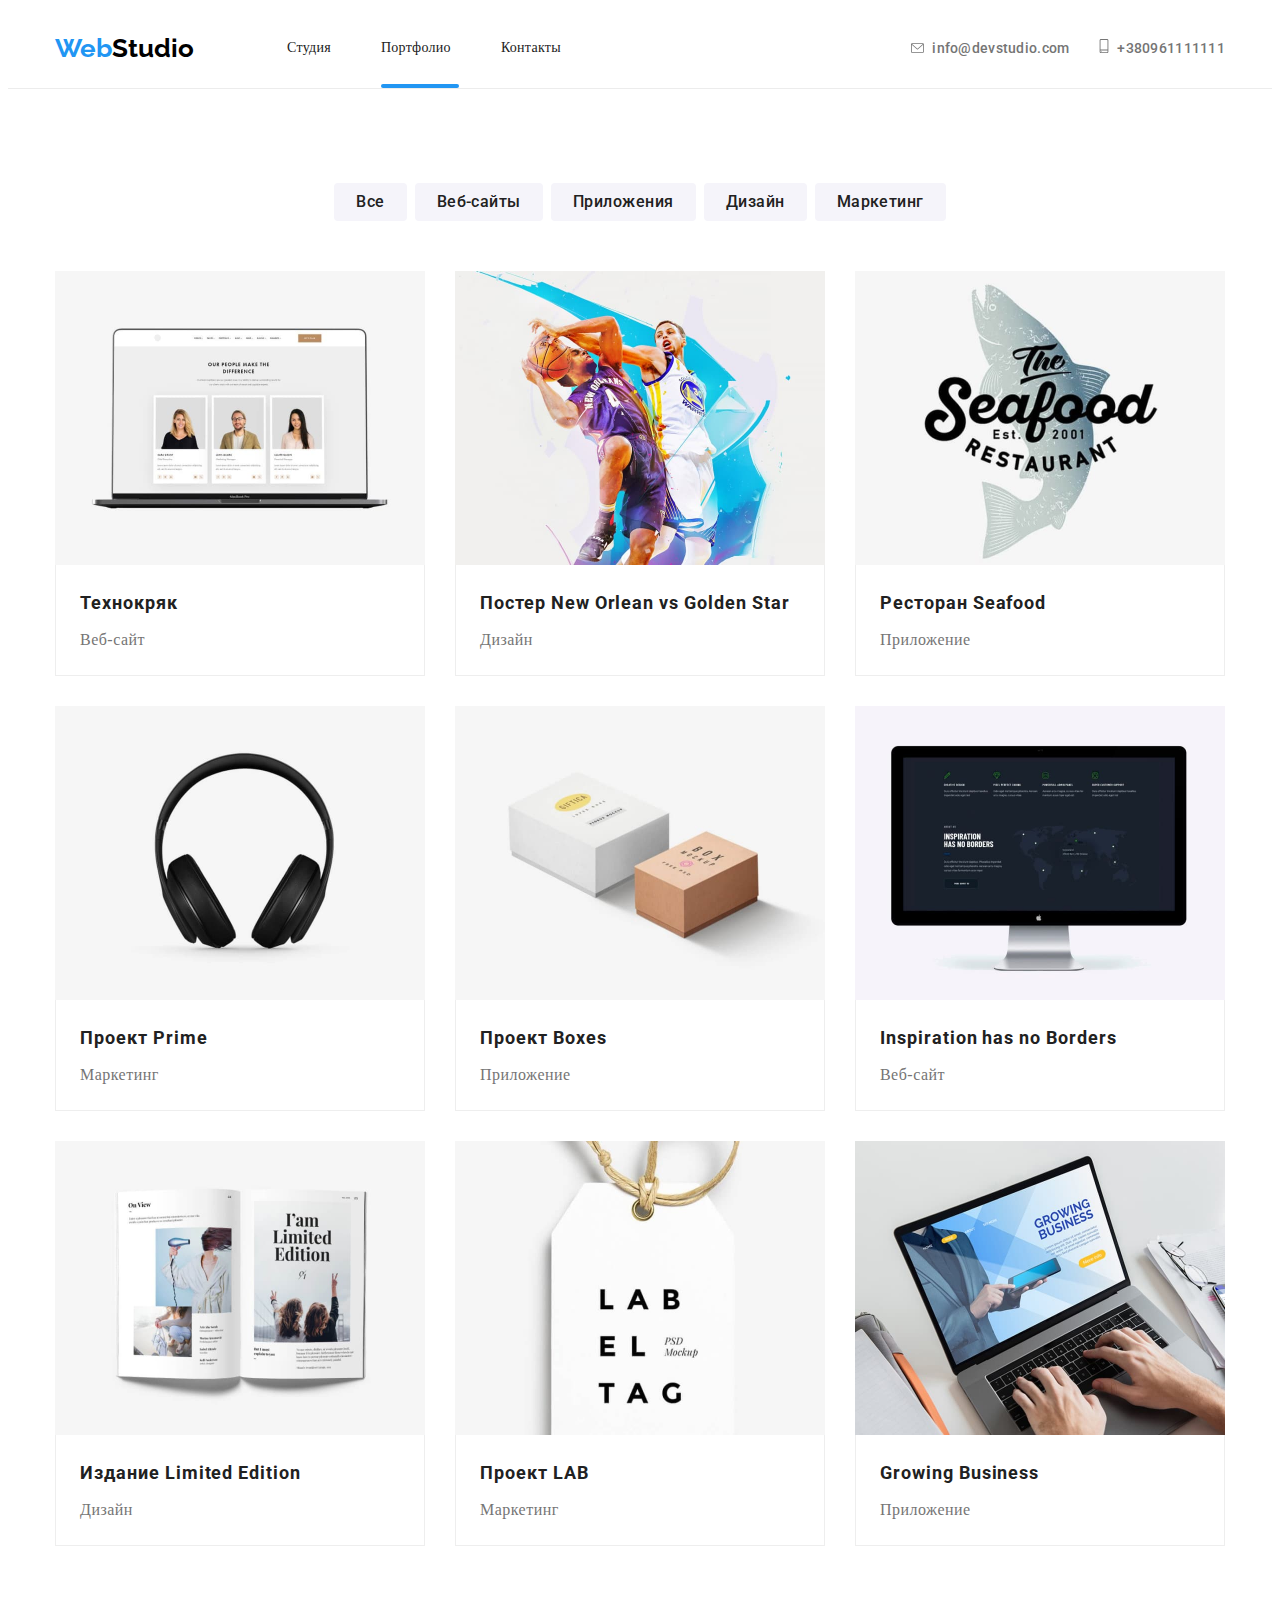
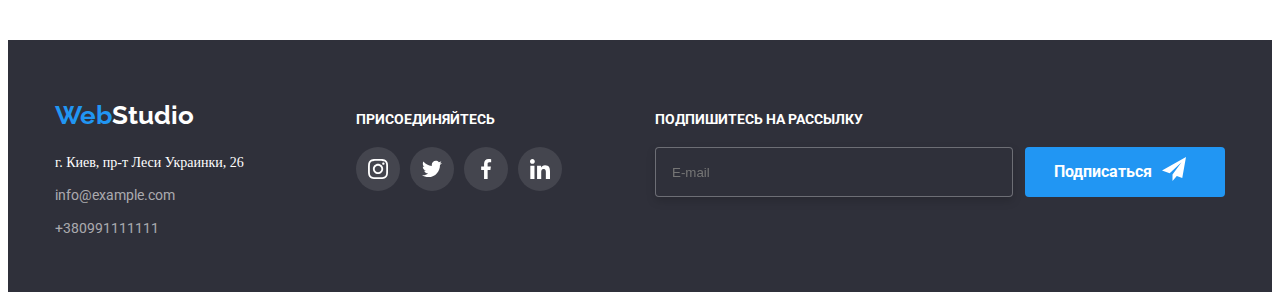
==== commit 0f252bff: "fixed" ====
--- a/portfolio.html
+++ b/portfolio.html
@@ -186,7 +186,7 @@
                             <picture class="examples__picture">
                                 <source srcset="./images/project/project5-deskt1.jpg 1200px, 
                                     ./images/project/project5-deskt2.jpg 2x" , media="(min-width:1200px)" />
-                                <source srcset="./images/project5-tab1.jpg    1x,
+                                <source srcset="./images/project/project5-tab1.jpg    1x,
                                     ./images/project/project5-tab2.jpg 2x" , media="(min-width:768px)" />
                                 <img class="examples_image" srcset="./images/project/project5-mob2.jpg" src="./images/project/project5-mob1.jpg" alt="project1" width="450"/>
                             </picture>
@@ -206,7 +206,7 @@
                             <picture class="examples__picture">
                                 <source srcset="./images/project/project6-deskt1.jpg 1200px, 
                                     ./images/project/project6-deskt2.jpg 2x" , media="(min-width:1200px)" />
-                                <source srcset="./images/project6-tab1.jpg    1x,
+                                <source srcset="./images/project/project6-tab1.jpg    1x,
                                     ./images/project/project6-tab2.jpg 2x" , media="(min-width:768px)" />
                                 <img class="examples_image" srcset="./images/project/project6-mob2.jpg" src="./images/project/project6-mob1.jpg" alt="project1" width="450"/>
                             </picture>
@@ -226,7 +226,7 @@
                             <picture class="examples__picture">
                                 <source srcset="./images/project/project7-deskt1.jpg 1200px, 
                                     ./images/project/project7-deskt2.jpg 2x" , media="(min-width:1200px)" />
-                                <source srcset="./images/project7-tab1.jpg    1x,
+                                <source srcset="./images/project/project7-tab1.jpg    1x,
                                     ./images/project/project7-tab2.jpg 2x" , media="(min-width:768px)" />
                                 <img class="examples_image" srcset="./images/project/project7-mob2.jpg" src="./images/project/project7-mob1" alt="project1" width="450"/>
                             </picture>
@@ -246,7 +246,7 @@
                             <picture class="examples__picture">
                                 <source srcset="./images/project/project8-deskt1.jpg 1200px, 
                                     ./images/project/project8-deskt2.jpg 2x" , media="(min-width:1200px)" />
-                                <source srcset="./images/project8-tab1.jpg    1x,
+                                <source srcset="./images/project/project8-tab1.jpg    1x,
                                     ./images/project/project8-tab2.jpg 2x" , media="(min-width:768px)" />
                                 <img class="examples_image" srcset="./images/project/project8-mob2.jpg" src="./images/project/project8-mob1" alt="project1" width="450"/>
                             </picture>
@@ -265,7 +265,7 @@
                             <picture class="examples__picture">
                                 <source srcset="./images/project/project9-deskt1.jpg 1200px, 
                                     ./images/project/project9-deskt2.jpg 2x", media="(min-width:1200px)" />
-                                <source srcset="./images/project9-tab1.jpg    1x,
+                                <source srcset="./images/project/project9-tab1.jpg    1x,
                                     ./images/project/project9-tab2.jpg 2x", media="(min-width:768px)" />
                                 <img class="examples_image" srcset="./images/project/project9-mob2.jpg" src="./images/project/project9-mob1" alt="project1" width="450" />
                             </picture>
--- a/css/main.min.css
+++ b/css/main.min.css
@@ -1 +1 @@
-.html{box-sizing:border-box}*,*::before,*::after{box-sizing:border-box}.body{background-color:var(--main-white-color);color:var(--primary-text-color);font-family:Roboto,sans-serif;letter-spacing:.03em;font-style:normal}.section{padding:60px 0;margin:0 auto}@media screen and (min-width: 768px){.section{padding:60px 0}}@media screen and (min-width: 1200px){.section{padding:94px 0}}.container{max-width:480px;width:100%;margin:0 auto;padding-left:15px;padding-right:15px}@media screen and (min-width: 768px){.container{max-width:768px;margin:0 auto;padding-left:15px;padding-right:15px;width:100%}}@media screen and (min-width: 1200px){.container{max-width:1200px;margin:0 auto;padding-left:15px;padding-right:15px;padding-bottom:0;padding-top:0;width:100%}}.logo{color:#2196f3;font-family:"Raleway",sans-serif;font-weight:700;font-size:24px;line-height:2.01;text-decoration:none;margin-bottom:0}@media screen and (min-width: 768px){.logo{color:#2196f3;font-family:"Raleway",sans-serif;font-weight:700;font-size:24px;line-height:1.17;text-decoration:none;margin-bottom:0}}@media screen and (min-width: 1200px){.logo{color:#2196f3;font-family:"Raleway",sans-serif;font-weight:700;font-size:26px;line-height:1.19;text-decoration:none;margin-bottom:0}}.logo>.logo__label{color:#fff}.page-header{background-color:#fff;border-bottom:1px solid #ececec;position:relative}.nav{display:flex;justify-content:space-between;margin:0 auto;padding-left:15px;padding-right:15px}@media screen and (min-width: 768px){.nav{display:flex;align-items:center;justify-content:center;padding-bottom:0;padding-top:0;margin:0 auto}}@media screen and (min-width: 1200px){.nav{width:1200px;margin:0 auto;margin-left:auto;margin-right:auto}}.logo__inner{color:#000}.main-nav{background-color:#fff;color:#212121;letter-spacing:.02em}.main-nav__list{display:none}@media screen and (min-width: 768px){.main-nav__list{display:flex;margin-left:93px;margin-top:0;margin-bottom:0;padding:0;color:#212121;list-style-type:none}}@media screen and (min-width: 1200px){.main-nav__list{display:flex;margin-left:93px;margin-top:0;margin-bottom:0;padding:0;color:#212121;list-style-type:none}.main-nav__list .main-nav__list .main-nav__item+.main-nav__item{margin-left:50px}}.main-nav__link{display:block;padding-top:32px;padding-bottom:32px;color:#212121;font-weight:500;font-size:14px;line-height:1.14;text-decoration:none;letter-spacing:.02em;transition:color 250ms cubic-bezier(0.4, 0, 0.2, 1);position:relative}.main-nav__link:hover,.main-nav__link:focus{color:#2196f3}.main-nav{display:none}@media screen and (min-width: 768px){.main-nav{display:flex}}@media screen and (min-width: 1200px){.main-nav{display:flex}}@media screen and (min-width: 768px){.main-nav__list{display:flex;margin-left:88px;margin-top:0;margin-bottom:0;padding:0;color:#212121;list-style:none}}@media screen and (min-width: 1200px){.main-nav__list{display:flex;margin-left:93px;margin-top:0;margin-bottom:0;padding:0;color:#212121;list-style:none}}.main-nav__list .main-nav__item+.main-nav__item{margin-left:50px}.main-nav__list .link--underline::after{content:"";position:absolute;min-width:48px;height:4px;left:0;background-color:#2196f3;border-radius:2px;bottom:0;display:inline-block;background-size:cover}.main-nav__list .link--doubleunderline::after{content:"";position:absolute;min-width:78px;height:4px;background-color:#2196f3;border-radius:2px;bottom:0;left:0;display:inline-block;background-size:cover}.link--underline{color:#2196f3;position:relative}.contact{display:none}@media screen and (min-width: 768px){.contact{display:inline-block;background-color:#fff;list-style:none;margin:0;padding:0;margin-left:84px}}@media screen and (min-width: 1200px){.contact{display:flex;background-color:#fff;list-style:none;margin-bottom:0;margin-top:0;margin-left:auto;padding:0;justify-content:center;text-align:center;align-items:flex-end}}.contact.contact__item+.contact__item{margin-left:30px}.contact__item{display:flex;align-items:center;justify-content:center;padding:0;text-align:center;margin-left:0}@media screen and (min-width: 768px){.contact__item{display:inline-block;background-color:#fff;list-style:none;padding:0}.contact__item:not(:last-child){margin-bottom:10px}}@media screen and (min-width: 1200px){.contact__item{display:flex;justify-content:center;align-items:center;padding:0;text-align:center;margin-left:0}.contact__item:not(:last-child){margin-right:30px;margin-bottom:0}}.contact__icon{cursor:pointer;margin-right:8px;fill:#757575;transition:fill 250ms cubic-bezier(0.4, 0, 0.2, 1)}.contact__icon .contact__link:hover,.contact__link:focus .contact__icon{fill:#2196f3}.contact__link{color:#757575;letter-spacing:.02em;text-decoration:none;font-family:"Roboto",sans-serif;font-weight:500;font-size:14px;line-height:1.17;transition:color 250ms cubic-bezier(0.4, 0, 0.2, 1)}@media screen and (min-width: 768px){.contact__link{font-size:12px}.contact__link:not(:last-child){margin-bottom:10px}}@media screen and (min-width: 1200px){.contact__link{font-size:14px}}.contact__link:hover,.contact__link:focus{color:#2196f3}.contact__icon{cursor:pointer;margin-right:10px;fill:#757575;transition:fill 250ms cubic-bezier(0.4, 0, 0.2, 1)}.contact__link:hover .contact__icon,.contact__link:focus .contact__icon{fill:#2196f3}@media screen and (min-width: 768px){.contact__icon{width:13px;height:10px;margin-right:8px}}@media screen and (min-width: 768px){.contact__icon--phone{width:10px;height:14px}}.mobile-nav__image{width:24px;height:16px}.hero{background-color:#2f303a;height:400px;padding:118px 0;background-color:#fff;text-align:center;background-image:linear-gradient(rgba(47, 48, 58, 0.4), rgba(47, 48, 58, 0.4)),url("../images/hero-mobile.jpg");background-position:center;background-size:cover;background-repeat:no-repeat}@media screen and (min-width: 768px){.hero{background-image:linear-gradient(rgba(47, 48, 58, 0.4), rgba(47, 48, 58, 0.4)),url("../images/tablet-hero.jpg")}}@media screen and (min-width: 1200px){.hero{height:600px;padding:200px 0;background-image:linear-gradient(rgba(47, 48, 58, 0.4), rgba(47, 48, 58, 0.4)),url("../images/hero.jpg")}}.hero__title{color:#fff;font-weight:900;font-size:26px;line-height:1.36;text-align:center;letter-spacing:.06em;text-transform:uppercase;margin-bottom:30px;margin-top:0}@media screen and (min-width: 1200px){.hero__title{font-size:44px}}.hero__wrapper{text-align:center;position:relative}.hero__button{background-color:#2196f3;color:#fff;font-weight:700;font-size:16px;line-height:1.87;letter-spacing:.06em;cursor:pointer;font-family:inherit;border-radius:4px;min-width:200px;padding:10px 32px}.hero__button:hover,.hero__button:focus{color:var #fff;background-color:#188ce8}@media screen and (min-width: 1200px){.hero__button{z-index:1}}.button-secondary{color:#212121;background:#f5f4fa;cursor:pointer;font-weight:500;font-size:16px;line-height:1.62;letter-spacing:.03em;font-family:inherit;border-radius:4px;padding:6px 22px;border:none;font-family:"Roboto",sans-serif;transition:250ms cubic-bezier(0.4, 0, 0.2, 1)}.filter__list .filter__item+.filter__item{margin-left:8px}.button-secondary:hover,.button-secondary:focus{color:#fff;background-color:#2196f3;cursor:pointer;box-shadow:0px 3px 1px rgba(0,0,0,.1),0px 1px 2px rgba(0,0,0,.08),0px 2px 2px rgba(0,0,0,.12)}.chekbox-button{display:block;text-align:center;background-color:#2196f3;border:none;width:200px;padding:10px 55px;align-items:center;margin:0 auto;box-shadow:0px 4px 4px rgba(0,0,0,.15);border-radius:4px;cursor:pointer}.chekbox-button:hover,.chekbox-button:focus{background-color:#188ce8}.benefits__heading{background-color:#fff;color:rgba(0,0,0,0);font-size:0}.benefits__list{list-style-type:none;display:flex;flex-wrap:wrap;margin-top:0;padding-left:0}@media screen and (min-width: 1200px){.benefits__list{margin-bottom:0}}.benefits__item{width:100%}@media screen and (min-width: 768px){.benefits__item{width:calc((100% - 30px)/2)}.benefits__item:nth-child(odd){margin-right:30px}}@media screen and (min-width: 1200px){.benefits__item{width:270px;display:block;margin-left:0}.benefits__item:not(:last-child){margin-right:30px}}.benefits__item:not(:last-child){margin-bottom:30px}.benefits__thumb{padding:25px;text-align:center;margin-bottom:30px;width:100%;height:120px;border-radius:4px;background-color:#f5f4fa}@media screen and (min-width: 768px){.benefits__thumb{padding:25px;width:354px}}@media screen and (min-width: 1200px){.benefits__thumb{padding:25px;align-items:center;margin-bottom:30px;width:270px;height:120px;border-radius:4px;background-color:#f5f4fa}}.benefits__title{font-weight:700;font-size:14px;line-height:1.14;text-transform:uppercase;letter-spacing:.03em;margin-bottom:10px;margin-top:30px}.benefits__text{background-color:#fff;color:#757575;font-weight:400;font-size:14px;line-height:1.71;letter-spacing:.03em;margin-bottom:0}.benefits__icon{width:70px;height:70px}.work{background-color:#fff;padding-top:0}.work__title{color:#212121;font-weight:700;font-size:36px;line-height:1.16;text-align:center;margin-top:0;margin-bottom:50px}.work__list{display:flex;list-style-type:none;margin-top:0;margin-bottom:0;padding-left:0;padding-right:0}.work__item{position:relative}.work__wrapper{position:relative;margin-bottom:0;margin-top:0}.work__list .work__item:not(:last-child){margin-right:30px}.work__image{display:block}.work__text{display:inline-block;position:absolute;left:0;bottom:0;width:100%;padding-top:27px;padding-bottom:27px;font-weight:700;font-size:14px;line-height:1.14;text-align:center;text-transform:uppercase;color:#fff;background-color:rgba(47,48,58,.8);margin-bottom:0;margin-top:0}.section.work{display:none}@media screen and (min-width: 1200px){.section.work{display:flex}}.team{background-color:#f5f4fa;color:#212121}.team__heading{color:#212121;font-weight:700;font-size:36px;line-height:1.16;text-align:center;margin-top:0;margin-bottom:30px}.team__list{list-style-type:none;margin-bottom:0;margin-top:0;padding-left:0;padding-right:0}@media screen and (min-width: 768px){.team__list{display:flex;flex-wrap:wrap}}@media screen and (min-width: 1200px){.team__list{display:flex;flex-wrap:wrap;justify-content:space-between}}.team__card{background-color:#fff;color:#212121;max-width:480px;width:100%;text-align:center;box-shadow:0px 1px 3px rgba(0,0,0,.12),0px 1px 1px rgba(0,0,0,.14),0px 2px 1px rgba(0,0,0,.2);border-radius:0px 0px 4px 4px}@media screen and (min-width: 1200px){.team__card{width:270px}}.team__wrapper{padding-top:30px}.team__title{font-weight:500;font-size:16px;line-height:1.19;margin-top:0;margin-bottom:10px}.team__post{color:#757575;font-weight:400;font-size:16px;line-height:1.19;margin-top:0;margin-bottom:0}.team__item:not(:last-child){margin-right:0;margin-bottom:30px}@media screen and (min-width: 1200px){.team__item:not(:last-child){margin-right:30px;margin-bottom:0}}@media screen and (min-width: 768px){.team__item{width:calc((100% - 30px)/2)}.team__item:nth-child(2n+1){margin-right:30px}}@media screen and (min-width: 1200px){.team__item{width:calc((100% - 90px)/4)}}@media screen and (min-width: 480px)and (max-width: 1200px){.team__heading{font-size:28px}}.team-network{list-style:none;display:flex;justify-content:center;padding-left:32px;padding-right:32px;padding-bottom:30px;margin-top:16px}.team-network__link{display:flex;width:44px;height:44px;border-radius:50%;background-color:#fff;background-repeat:no-repeat;justify-content:center;align-items:center;fill:#afb1b8;transition:background-color 250ms cubic-bezier(0.4, 0, 0.2, 1)}.team-network__link:hover,.team-network__link:focus{background-color:#2196f3}.team-network__link:hover,.team-network__link:focus{fill:#fff}.team-network__wrapper{display:flex;text-align:center}.team-network__wrapper:hover{color:#2196f3}.team__img{max-width:100%}.customer__title{font-weight:700px;font-size:36px;line-height:1.17;text-align:center;margin-bottom:30px;margin-top:0}.customer__list{list-style:none;margin-top:0;margin-bottom:0;display:flex;justify-content:space-between;padding-left:0;flex-wrap:wrap}@media screen and (min-width: 1200px){.customer__list{flex-wrap:nowrap}}.customer__link{height:100%;display:flex;height:92px;border:1px solid #afb1b8;border-radius:4px;justify-content:center;align-items:center;fill:#afb1b8;transition:fill 250ms cubic-bezier(0.4, 0, 0.2, 1)}.customer__link:hover,.customer__link:focus{fill:#2196f3;border-color:#2196f3}.customer__image{width:106px;height:60px}.customer__item{flex-basis:calc((100% - 30px)/2);margin-bottom:30px}@media screen and (min-width: 768px){.customer__item{flex-basis:calc((100% - 60px)/3);width:226px}}@media screen and (min-width: 1200px){.customer__item{width:170px}}@media screen and (min-width: 768px){.customer__item:nth-child(-n+3){margin-bottom:30px}}@media screen and (min-width: 1200px){.customer__item:nth-child(-n+3){margin-bottom:0}}.customer__item:nth-child(n+5):nth-child(-n+6){margin-bottom:0}.customer__item:nth-child(n+4):nth-child(-n+6){margin-bottom:0}@media screen and (min-width: 768px){.customer__item:nth-child(n+4):nth-child(-n+6){margin-bottom:0x}}@media screen and (min-width: 1200px){.customer__item:nth-child(n+4):nth-child(-n+6){margin-bottom:0}}@media screen and (min-width: 480px)and (max-width: 1200px){.customer__title{font-size:28px}}@media screen and (min-width: 1200px){.customer__link{width:170px}}.team-network__item:not(:last-child){margin-right:10px}.container.customer{max-width:480px;width:100%;margin:0 auto}@media screen and (min-width: 768px){.container.customer{max-width:768px;width:100%;margin:0 auto}}@media screen and (min-width: 1200px){.container.customer{max-width:1200px;width:100%}}.footer-main{background-color:#2f303a;color:#fff;padding-top:60px;padding-bottom:60px;display:block;position:relative}@media screen and (min-width: 1200px){.footer-main{display:flex;height:252px}}.footer-main__wrapper{display:block;margin:0 auto;padding-left:15px;padding-right:15px;max-width:480px;width:100%;text-align:center}@media screen and (min-width: 768px){.footer-main__wrapper{max-width:768px;margin:0 auto;display:flex;flex-wrap:wrap;justify-content:space-around}}@media screen and (min-width: 1200px){.footer-main__wrapper{display:flex;max-width:1200px;margin:0 auto;padding-left:15px;padding-right:15px;align-items:baseline;justify-content:flex-start}}.container.footer{display:inline-block;padding:0px;margin-bottom:60px}@media screen and (min-width: 768px){.container.footer{width:232px;margin:0;margin-bottom:60px}}@media screen and (min-width: 1200px){.container.footer{width:231px;padding:0px;margin-left:0;margin-right:70px;text-align:left}}.footer__adress{color:#fff;font-weight:400;font-size:14px;line-height:1.71;text-decoration:none;font-style:normal}.footer__adress:hover,.footer__adress:focus{color:#2196f3}.footer__link{color:rgba(255,255,255,.6);font-family:"Roboto",sans-serif;font-weight:400;font-size:14px;line-height:1.71;text-decoration:none;font-style:normal}.footer__link:hover,.footer__link:focus{color:#2196f3}.footer__list{list-style-type:none;margin:0;vertical-align:auto;padding-left:0;margin-top:20px;width:231px;height:81px;display:inline-block;flex-wrap:wrap;padding:0px}.footer__item:not(:last-child){margin-bottom:9px}.footer-network{height:80px;margin-bottom:60px}@media screen and (min-width: 1200px){.footer-network{display:flex;flex-wrap:wrap;width:206px;height:80px;margin-top:0;margin-left:0;margin-bottom:0;margin-right:93px}}.footer-network__title{text-transform:uppercase;font-family:"Roboto",sans-serif;font-size:14px;line-height:1.17;font-weight:700px;margin-bottom:20px;text-align:center;margin-top:0}.footer-network__list{display:flex;flex-wrap:wrap;justify-content:center;list-style:none;padding-left:0;margin-top:0;margin-bottom:0}@media screen and (min-widht: 1200px){.footer-network__list{justify-content:space-evenly;list-style:none;padding-left:0;margin-top:0;margin-bottom:0}}.footer-network__item{width:44px;height:44px}.footer-network__item:not(:last-child){margin-right:10px}.footer-network__link{display:flex;width:44px;height:44px;border-radius:50%;background-color:rgba(255,255,255,.1);background-repeat:no-repeat;justify-content:center;align-items:center;transition:background-color 250ms cubic-bezier(0.4, 0, 0.2, 1)}.footer-network__link:hover,.footer-network__link:focus{background-color:#2196f3}.footer-network__image{display:flex;fill:#fff;text-align:center}.email-form__title{color:#fff;font-size:14px;line-height:16.41px;font-weight:700;font-family:"Roboto",sans-serif;text-transform:uppercase;margin-bottom:20px;margin-top:0}@media screen and (min-width: 1200px){.email-form__title{text-align:left}}.email-form__input{background-color:#2f303a;border:1px solid rgba(255,255,255,.3);filter:drop-shadow(0px 4px 4px rgba(0, 0, 0, 0.15));border-radius:4px;max-width:450px;width:100%;height:50px;margin-right:0;margin-top:0;padding-top:15px;padding-bottom:15px;padding-left:16px;margin-bottom:20px;color:#fff}@media screen and (min-width: 768px){.email-form__input{width:450px}}@media screen and (min-width: 1200px){.email-form__input{max-width:358px}}.email-button{background-color:#2196f3;width:200px;margin:0;background:#2196f3;border-radius:4px;position:absolute;border:none;cursor:pointer;padding:10px 29px;text-align:center;box-shadow:none;transition:box-shadow 250ms cubic-bezier(0.4, 0, 0.2, 1);display:block}@media screen and (min-widht: 1200px){.email-button{display:inline-flex;margin-left:0px 0px 0px 12px}}.email-button__image{fill:#fff;vertical-align:middle;margin-left:10px}.email-button__label{color:#fff;font-size:16px;line-height:30px;font-weight:700;font-family:"Roboto",sans-serif;margin:0;padding:0}.email-button:hover{box-shadow:0px 4px 4px rgba(0,0,0,.15);background-color:#188ce8}.email-form__wrapper{display:block}@media screen and (min-widht: 768px){.email-form__wrapper{display:flex}}.email-button__wrapper{margin:0 auto;max-width:200px;width:100%}@media screen and (min-widht: 768px){.email-button__wrapper{margin-top:20px}}@media screen and (min-widht: 1200px){.email-button__wrapper{margin:0}}@media screen and (min-width: 1200px){.email-button{display:inline-flex;margin-left:12px}}.email-button_wrapper{margin:0 auto;margin:0 auto;display:flex;justify-content:center}@media screen and (min-width: 1200px){.email-button_wrapper{margin:0;padding:0;display:contents}}.backdrop{position:fixed;top:0;left:0;width:100%;height:100%;transition:opacity 250ms cubic-bezier(0.4, 0, 0.2, 1),visibility 250ms cubic-bezier(0.4, 0, 0.2, 1);visibility:visible;opacity:1;background-color:rgba(0,0,0,.3);overflow-y:scroll;padding:94px 15px}.backdrop.is-hidden{opacity:0;pointer-events:none;visibility:hidden}.modal{position:absolute;top:50%;left:50%;max-width:450px;width:100%;background-color:#fff;transform:translate(-50%, -50%);transition:transform 250ms cubic-bezier(0.4, 0, 0.2, 1);box-shadow:0px 1px 3px rgba(0,0,0,.12),0px 1px 1px rgba(0,0,0,.14),0px 2px 1px rgba(0,0,0,.2);border-radius:4px;padding:40px}@media screen and (min-width: 768px){.modal{max-width:528px;top:56%;left:54%}}@media screen and (min-width: 1200px){.modal{max-width:528px;top:59%;left:50%}}.modal__button{width:30px;height:30px;margin:0;padding:0;cursor:pointer;border-radius:50%;background:#fff;border:1px solid rgba(0,0,0,.1);position:absolute;top:8px;right:8px;padding:5px;transition:fill 250ms cubic-bezier(0.4, 0, 0.2, 1)}.modal__button:hover,.modal__button:focus{fill:#2196f3}.modal__title{font-family:"Roboto",sans-serif;font-weight:700;font-size:20px;line-height:23.44px;text-align:center;margin-bottom:12px;margin-top:0}.modal__span{font-family:"Roboto",sans-serif;font-weight:400;font-size:12px;line-height:14.06px;color:#757575;margin-bottom:4px;display:block}.modal__span:not(:last-child){margin-top:10px}.modal__span:last-child{margin-top:0}.modal__wrapper{display:flex;justify-content:center;margin-left:0;margin-right:0;position:relative}.modal__image{fill:#000;position:absolute;top:50%;left:10px;transform:translateY(-50%);transition:fill 250ms cubic-bezier(0.4, 0, 0.2, 1)}.modal__image:hover{fill:#2196f3}.modal__input{width:448px;height:40px;border:1px solid rgba(33,33,33,.2);border-radius:4px;padding:8px 8px 8px 42px;outline:none;color:#757575;cursor:pointer;transition:border-color 250ms cubic-bezier(0.4, 0, 0.2, 1)}.modal__input:hover,.modal__input:focus{border:1px solid #2196f3}.modal__input:hover+.modal__image{fill:#2196f3}.modal__input:hover+.modal__image{fill:#2196f3}.modal__coments{width:448px;height:120px;border:1px solid rgba(33,33,33,.2);border-radius:4px;resize:none;padding:12px 16px;outline:none;color:#757575;cursor:pointer;transition:border-color 250ms cubic-bezier(0.4, 0, 0.2, 1)}.modal__coments:hover,.modal__coments:focus{border:1px solid #2196f3}.modal__coments::placeholder{font-family:"Roboto",sans-serif;font-style:normal;font-weight:400;font-size:12px;line-height:14px;letter-spacing:.01em;color:rgba(117,117,117,.5);cursor:pointer}.chekbox>span{font-family:"Roboto",sans-serif;font-style:normal;font-weight:400;font-size:12px;line-height:1.71;letter-spacing:.03em;color:#757575}@media screen and (min-width: 768px)and (min-width: 1200px){.chekbox>span{font-size:14px}}.chekbox__hidden{position:absolute;white-space:nowrap;width:1px;height:1px;overflow:hidden;border:0;padding:0;clip:rect(0 0 0 0);clip-path:inset(50%);margin:-1px}.chekbox__hidden:checked+.checkbox__image{opacity:1;background-color:#2196f3}.chekbox{display:flex;align-items:center;height:24px;margin-bottom:30px;margin-top:20px;margin-left:0;margin-right:0;padding-left:0}.chekbox__image{fill:#fff;position:absolute;opacity:0;background-color:#fff}.chekbox__fake{border:2px solid #000;width:16px;height:15px;margin-right:7px;border-radius:2px}.chekbox__link{color:#2196f3}.chekbox-button__label{font-family:"Roboto",sans-serif;font-size:16px;line-height:1.87;color:#fff;padding:0}.chekbox__hidden:checked+.chekbox__image{opacity:1;background-color:#2196f3}body.modal-open{overflow:hidden}.main{background-color:#fff}.filter__title{color:rgba(0,0,0,0);font-size:0}.filter__list{list-style-type:none;display:flex;flex-wrap:wrap;justify-content:start;padding-bottom:0;margin-top:0;margin-bottom:40px;padding-left:0;padding-right:0;width:100%}@media screen and (min-width: 768px){.filter__list{margin-bottom:14px}}@media screen and (min-width: 1200px){.filter__list{justify-content:center;padding-bottom:34px;margin-top:0;margin-bottom:0;flex-wrap:nowrap}}.filter__item:nth-child(n+4):nth-child(-n+5){margin-top:15px}@media screen and (min-width: 768px){.filter__item:nth-child(n+4):nth-child(-n+5){margin-top:0}}@media screen and (min-width: 1200px){.filter__item:nth-child(n+4):nth-child(-n+5){margin-top:0}}@media screen and (min-width: 320px)and (max-width: 391px){.filter__list .filter__item:nth-child(3){margin-top:15px;margin-left:0}}@media screen and (min-width: 320px)and (max-width: 390px){.filter__list .filter__item:nth-child(5){margin-left:0}}@media screen and (min-width: 392px)and (max-width: 767px){.filter__list .filter__item:nth-child(4){margin-left:0}}.filter__list{display:flex;flex-wrap:wrap;width:100%}@media screen and (min-width: 768px){.filter__list{flex-wrap:nowrap;width:100%;justify-content:center}}@media screen and (min-width: 1200px){.filter__list{margin-top:0}}.examples__list{list-style-type:none;letter-spacing:.06em;display:flex;flex-wrap:wrap;margin-top:0;margin-bottom:0;padding:0}.examples__title{font-family:"Roboto",sans-serif;font-weight:700;font-size:18px;line-height:2;margin-bottom:4px;margin-top:0}.examples__link{background-color:#fff;color:#212121;text-decoration:none;display:flex;flex-direction:column}.examples__link:hover,.examples__link:focus{box-shadow:0px 1px 1px rgba(0,0,0,.12),0px 4px 4px rgba(0,0,0,.06),1px 4px 6px rgba(0,0,0,.16)}.examples__paragraph{color:#757575;font-weight:400;font-size:16px;line-height:1.88;letter-spacing:.03em;margin-bottom:0;margin-top:0}.examples__item{cursor:pointer}.examples__item:not(:last-child){margin-bottom:30px}.examples__wrapper{display:flex;flex-direction:column;text-align:justify;padding:20px 24px;border-right:1px solid #eee;border-bottom:1px solid #eee;border-left:1px solid #eee}@media screen and (min-width: 768px){.examples__wrapper{height:146px}}@media screen and (min-width: 1200px){.examples__wrapper{height:auto}}.examples__text{display:inline-block;position:absolute;top:0;left:0;width:100%;height:100%;padding:63px 24px;color:#fff;font-size:18px;font-weight:400;line-height:1.55;text-align:left;background-color:rgba(33,150,243,.9);margin-top:0;transition:transform 250ms cubic-bezier(0.4, 0, 0.2, 1);transform:translateY(100%)}.examples__overlay{position:relative;overflow:hidden}.examples__item{cursor:pointer}@media screen and (min-width: 768px){.examples__item{flex-basis:calc((100% - 30px)/2)}.examples__item:nth-child(odd){margin-right:30px}}@media screen and (min-width: 1200px){.examples__item{margin-right:30px;margin-bottom:30px;flex-basis:calc((100% - 60px)/3)}.examples__item:nth-last-child(-n+3){margin-bottom:0}.examples__item:nth-child(3n){margin-right:0}}.container.examples{display:flex;flex-wrap:wrap}@media screen and (min-width: 768px){.container.examples{display:block}}.examples__link:hover .examples__text,.examples__link:focus .examples__text{transform:translateY(0)}.examples__overlay>img{display:block}.examples__picture{width:354px}.examples_image{width:100%;display:block}.mobile-nav__menu-container{display:flex;flex-direction:column;position:absolute;top:0;left:0;width:100%;min-height:100vh;padding:48px 35px;background-color:#fff;transform:translateX(-100%);transition:transform 250ms cubic-bezier(0.4, 0, 0.2, 1);z-index:1}@media screen and (max-width: 767px){.mobile-nav__menu-container.is-open{transform:translateX(0)}}@media screen and (min-width: 768px){.mobile-nav__menu-container{display:none}}.mobile-nav__button{display:inline-flex;margin:0;padding:0;border:none;background-color:rgba(0,0,0,0);align-items:center;z-index:2;cursor:pointer;transition:250ms cubic-bezier(0.4, 0, 0.2, 1)}.mobile-nav__button .icon-cross{width:24px;height:16px;display:none}.mobile-nav__button.is-open .icon-cross{display:block}.mobile-nav__button.is-open .icon-menu{display:none}@media screen and (min-width: 768px){.mobile-nav__button{display:none}}.mobile-nav__button:hover .icon-cross,.mobile-nav__button:focus .icon-cross,.mobile-nav__button:hover .icon-menu,.mobile-nav__button:focus .icon-menu{fill:#2196f3}.mobile-nav__menu-container__navigation{margin-bottom:302px}.mobile-nav__menu-container__item{list-style:none;font-size:40px;line-height:46.88px;font-weight:500;font-family:"Roboto",sans-serif;text-align:left;padding-left:0;margin:0}.mobile-nav__menu-container__item:not(:last-child){margin-bottom:32px}.mobile-nav__menu-container__list{padding:0;margin:0}.mobile-nav__menu-container__link{text-decoration:none;color:#212121;transition:250ms cubic-bezier(0.4, 0, 0.2, 1)}.mobile-nav__menu-container__link:hover,.mobile-nav__menu-container__link:focus{color:#2196f3}.menu-container-contacts{margin-bottom:64px}.menu-container-contacts__list{list-style:none;padding:0;margin:0}.menu-container-contacts__item{padding:0;margin:0;text-align:start}.menu-container-contacts__item:not(:last-child){margin-bottom:32px}.contact__link.tel{text-decoration:none;color:#2196f3;font-family:"Roboto",sans-serif;font-size:34px;font-weight:500px}.contact__link.mail{font-size:24px}.menu-container-network__list{list-style:none;display:flex;justify-content:start;margin:0;padding:0}.menu-container-network__link{cursor:pointer;text-decoration:none;font-family:"Roboto",sans-serif;font-size:18px;font-weight:500;line-height:22px;color:#2196f3;letter-spacing:.02em}.menu-container-network__item:not(:last-child){border-right:1px solid rgba(33,33,33,.2);padding-right:10px}.menu-container-network__item:not(:first-child){padding-left:10px}/*# sourceMappingURL=main.min.css.map */+.html{box-sizing:border-box}*,*::before,*::after{box-sizing:border-box}.body{background-color:var(--main-white-color);color:var(--primary-text-color);font-family:Roboto,sans-serif;letter-spacing:.03em;font-style:normal}.section{padding:60px 0;margin:0 auto}@media screen and (min-width: 768px){.section{padding:60px 0}}@media screen and (min-width: 1200px){.section{padding:94px 0}}.container{max-width:480px;width:100%;margin:0 auto;padding-left:15px;padding-right:15px}@media screen and (min-width: 768px){.container{max-width:768px;margin:0 auto;padding-left:15px;padding-right:15px;width:100%}}@media screen and (min-width: 1200px){.container{max-width:1200px;margin:0 auto;padding-left:15px;padding-right:15px;padding-bottom:0;padding-top:0;width:100%}}.logo{color:#2196f3;font-family:"Raleway",sans-serif;font-weight:700;font-size:24px;line-height:2.01;text-decoration:none;margin-bottom:0}@media screen and (min-width: 768px){.logo{color:#2196f3;font-family:"Raleway",sans-serif;font-weight:700;font-size:24px;line-height:1.17;text-decoration:none;margin-bottom:0}}@media screen and (min-width: 1200px){.logo{color:#2196f3;font-family:"Raleway",sans-serif;font-weight:700;font-size:26px;line-height:1.19;text-decoration:none;margin-bottom:0}}.logo>.logo__label{color:#fff}.page-header{background-color:#fff;border-bottom:1px solid #ececec;position:relative}.nav{display:flex;justify-content:space-between;margin:0 auto;padding-left:15px;padding-right:15px}@media screen and (min-width: 768px){.nav{display:flex;align-items:center;justify-content:center;padding-bottom:0;padding-top:0;margin:0 auto}}@media screen and (min-width: 1200px){.nav{width:1200px;margin:0 auto;margin-left:auto;margin-right:auto}}.logo__inner{color:#000}.main-nav{background-color:#fff;color:#212121;letter-spacing:.02em}.main-nav__list{display:none}@media screen and (min-width: 768px){.main-nav__list{display:flex;margin-left:93px;margin-top:0;margin-bottom:0;padding:0;color:#212121;list-style-type:none}}@media screen and (min-width: 1200px){.main-nav__list{display:flex;margin-left:93px;margin-top:0;margin-bottom:0;padding:0;color:#212121;list-style-type:none}.main-nav__list .main-nav__list .main-nav__item+.main-nav__item{margin-left:50px}}.main-nav__link{display:block;padding-top:32px;padding-bottom:32px;color:#212121;font-weight:500;font-size:14px;line-height:1.14;text-decoration:none;letter-spacing:.02em;transition:color 250ms cubic-bezier(0.4, 0, 0.2, 1);position:relative}.main-nav__link:hover,.main-nav__link:focus{color:#2196f3}.main-nav{display:none}@media screen and (min-width: 768px){.main-nav{display:flex}}@media screen and (min-width: 1200px){.main-nav{display:flex}}@media screen and (min-width: 768px){.main-nav__list{display:flex;margin-left:88px;margin-top:0;margin-bottom:0;padding:0;color:#212121;list-style:none}}@media screen and (min-width: 1200px){.main-nav__list{display:flex;margin-left:93px;margin-top:0;margin-bottom:0;padding:0;color:#212121;list-style:none}}.main-nav__list .main-nav__item+.main-nav__item{margin-left:50px}.main-nav__list .link--underline::after{content:"";position:absolute;min-width:48px;height:4px;left:0;background-color:#2196f3;border-radius:2px;bottom:0;display:inline-block;background-size:cover}.main-nav__list .link--doubleunderline::after{content:"";position:absolute;min-width:78px;height:4px;background-color:#2196f3;border-radius:2px;bottom:0;left:0;display:inline-block;background-size:cover}.link--underline{color:#2196f3;position:relative}.contact{display:none}@media screen and (min-width: 768px){.contact{display:inline-block;background-color:#fff;list-style:none;margin:0;padding:0;margin-left:84px}}@media screen and (min-width: 1200px){.contact{display:flex;background-color:#fff;list-style:none;margin-bottom:0;margin-top:0;margin-left:auto;padding:0;justify-content:center;text-align:center;align-items:flex-end}}.contact.contact__item+.contact__item{margin-left:30px}.contact__item{display:flex;align-items:center;justify-content:center;padding:0;text-align:center;margin-left:0}@media screen and (min-width: 768px){.contact__item{display:inline-block;background-color:#fff;list-style:none;padding:0}.contact__item:not(:last-child){margin-bottom:10px}}@media screen and (min-width: 1200px){.contact__item{display:flex;justify-content:center;align-items:center;padding:0;text-align:center;margin-left:0}.contact__item:not(:last-child){margin-right:30px;margin-bottom:0}}.contact__icon{cursor:pointer;margin-right:8px;fill:#757575;transition:fill 250ms cubic-bezier(0.4, 0, 0.2, 1)}.contact__icon .contact__link:hover,.contact__link:focus .contact__icon{fill:#2196f3}.contact__link{color:#757575;letter-spacing:.02em;text-decoration:none;font-family:"Roboto",sans-serif;font-weight:500;font-size:14px;line-height:1.17;transition:color 250ms cubic-bezier(0.4, 0, 0.2, 1)}@media screen and (min-width: 768px){.contact__link{font-size:12px}.contact__link:not(:last-child){margin-bottom:10px}}@media screen and (min-width: 1200px){.contact__link{font-size:14px}}.contact__link:hover,.contact__link:focus{color:#2196f3}.contact__icon{cursor:pointer;margin-right:10px;fill:#757575;transition:fill 250ms cubic-bezier(0.4, 0, 0.2, 1)}.contact__link:hover .contact__icon,.contact__link:focus .contact__icon{fill:#2196f3}@media screen and (min-width: 768px){.contact__icon{width:13px;height:10px;margin-right:8px}}@media screen and (min-width: 768px){.contact__icon--phone{width:10px;height:14px}}.mobile-nav__image{width:24px;height:16px}.hero{background-color:#2f303a;height:400px;padding:118px 0;background-color:#fff;text-align:center;background-image:linear-gradient(rgba(47, 48, 58, 0.4), rgba(47, 48, 58, 0.4)),url("../images/hero-mobile.jpg");background-position:center;background-size:cover;background-repeat:no-repeat}@media screen and (min-width: 768px){.hero{background-image:linear-gradient(rgba(47, 48, 58, 0.4), rgba(47, 48, 58, 0.4)),url("../images/tablet-hero.jpg")}}@media screen and (min-width: 1200px){.hero{height:600px;padding:200px 0;background-image:linear-gradient(rgba(47, 48, 58, 0.4), rgba(47, 48, 58, 0.4)),url("../images/hero.jpg")}}.hero__title{color:#fff;font-weight:900;font-size:26px;line-height:1.36;text-align:center;letter-spacing:.06em;text-transform:uppercase;margin-bottom:30px;margin-top:0}@media screen and (min-width: 1200px){.hero__title{font-size:44px}}.hero__wrapper{text-align:center;position:relative}.hero__button{background-color:#2196f3;color:#fff;font-weight:700;font-size:16px;line-height:1.87;letter-spacing:.06em;cursor:pointer;font-family:inherit;border-radius:4px;min-width:200px;padding:10px 32px}.hero__button:hover,.hero__button:focus{color:var #fff;background-color:#188ce8}@media screen and (min-width: 1200px){.hero__button{z-index:1}}.button-secondary{color:#212121;background:#f5f4fa;cursor:pointer;font-weight:500;font-size:16px;line-height:1.62;letter-spacing:.03em;font-family:inherit;border-radius:4px;padding:6px 22px;border:none;font-family:"Roboto",sans-serif;transition:250ms cubic-bezier(0.4, 0, 0.2, 1)}.filter__list .filter__item+.filter__item{margin-left:8px}.button-secondary:hover,.button-secondary:focus{color:#fff;background-color:#2196f3;cursor:pointer;box-shadow:0px 3px 1px rgba(0,0,0,.1),0px 1px 2px rgba(0,0,0,.08),0px 2px 2px rgba(0,0,0,.12)}.chekbox-button{display:block;text-align:center;background-color:#2196f3;border:none;width:200px;padding:10px 55px;align-items:center;margin:0 auto;box-shadow:0px 4px 4px rgba(0,0,0,.15);border-radius:4px;cursor:pointer}.chekbox-button:hover,.chekbox-button:focus{background-color:#188ce8}.benefits__heading{background-color:#fff;color:rgba(0,0,0,0);font-size:0}.benefits__list{list-style-type:none;display:flex;flex-wrap:wrap;margin-top:0;padding-left:0;margin-bottom:0}@media screen and (min-width: 1200px){.benefits__list{margin-bottom:0}}.benefits__item{width:100%}@media screen and (min-width: 768px){.benefits__item{width:calc((100% - 30px)/2)}.benefits__item:nth-child(odd){margin-right:30px}}@media screen and (min-width: 1200px){.benefits__item{width:270px;display:block;margin-left:0}.benefits__item:not(:last-child){margin-right:30px}}@media screen and (min-width: 1200px){.benefits__item{margin-bottom:0}}.benefits__item:not(:last-child){margin-bottom:30px}@media screen and (min-width: 1200px){.benefits__item:not(:last-child){margin-bottom:0}}@media screen and (min-width: 768px){.benefits__item:nth-child(3){margin-bottom:0}}.benefits__thumb{padding:25px;text-align:center;margin-bottom:30px;width:100%;height:120px;border-radius:4px;background-color:#f5f4fa}@media screen and (min-width: 768px){.benefits__thumb{padding:25px;width:354px}}@media screen and (min-width: 1200px){.benefits__thumb{padding:25px;align-items:center;margin-bottom:30px;width:270px;height:120px;border-radius:4px;background-color:#f5f4fa}}.benefits__title{font-weight:700;font-size:14px;line-height:1.14;text-transform:uppercase;letter-spacing:.03em;margin-bottom:10px;margin-top:30px;text-align:center}@media screen and (min-width: 768px){.benefits__title{text-align:start}}@media screen and (min-width: 1200px){.benefits__title{text-align:start}}.benefits__text{background-color:#fff;color:#757575;font-weight:400;font-size:14px;line-height:1.71;letter-spacing:.03em;margin-top:0;margin-bottom:0}.benefits__icon{width:70px;height:70px}.work{background-color:#fff;padding-top:0}.work__title{color:#212121;font-weight:700;font-size:36px;line-height:1.16;text-align:center;margin-top:0;margin-bottom:50px}.work__list{display:flex;list-style-type:none;margin-top:0;margin-bottom:0;padding-left:0;padding-right:0}.work__item{position:relative}.work__wrapper{position:relative;margin-bottom:0;margin-top:0}.work__list .work__item:not(:last-child){margin-right:30px}.work__image{display:block}.work__text{display:inline-block;position:absolute;left:0;bottom:0;width:100%;padding-top:27px;padding-bottom:27px;font-weight:700;font-size:14px;line-height:1.14;text-align:center;text-transform:uppercase;color:#fff;background-color:rgba(47,48,58,.8);margin-bottom:0;margin-top:0}.section.work{display:none}@media screen and (min-width: 1200px){.section.work{display:flex}}.team{background-color:#f5f4fa;color:#212121}.team__heading{color:#212121;font-weight:700;font-size:36px;line-height:1.16;text-align:center;margin-top:0;margin-bottom:30px}.team__list{list-style-type:none;margin-bottom:0;margin-top:0;padding-left:0;padding-right:0}@media screen and (min-width: 768px){.team__list{display:flex;flex-wrap:wrap}}@media screen and (min-width: 1200px){.team__list{display:flex;flex-wrap:wrap;justify-content:space-between}}.team__card{background-color:#fff;color:#212121;max-width:480px;width:100%;text-align:center;box-shadow:0px 1px 3px rgba(0,0,0,.12),0px 1px 1px rgba(0,0,0,.14),0px 2px 1px rgba(0,0,0,.2);border-radius:0px 0px 4px 4px}@media screen and (min-width: 1200px){.team__card{width:270px}}.team__wrapper{padding-top:30px}.team__title{font-weight:500;font-size:16px;line-height:1.19;margin-top:0;margin-bottom:10px}.team__post{color:#757575;font-weight:400;font-size:16px;line-height:1.19;margin-top:0;margin-bottom:0}.team__item:not(:last-child){margin-right:0;margin-bottom:30px}@media screen and (min-width: 1200px){.team__item:not(:last-child){margin-right:30px;margin-bottom:0}}@media screen and (min-width: 768px){.team__item{width:calc((100% - 30px)/2)}.team__item:nth-child(2n+1){margin-right:30px}}@media screen and (min-width: 1200px){.team__item{width:calc((100% - 90px)/4)}}@media screen and (min-width: 768px){.team__item:nth-child(3){margin-bottom:0}}@media screen and (min-width: 480px)and (max-width: 1200px){.team__heading{font-size:28px}}@media screen and (min-width: 1200px){.team__heading{font-size:36px;margin-bottom:50px}}.team-network{list-style:none;display:flex;justify-content:center;padding-left:32px;padding-right:32px;padding-bottom:30px;margin-top:16px}.team-network__link{display:flex;width:44px;height:44px;border-radius:50%;background-color:#fff;background-repeat:no-repeat;justify-content:center;align-items:center;fill:#afb1b8;transition:background-color 250ms cubic-bezier(0.4, 0, 0.2, 1)}.team-network__link:hover,.team-network__link:focus{background-color:#2196f3}.team-network__link:hover,.team-network__link:focus{fill:#fff}.team-network__wrapper{display:flex;text-align:center}.team-network__wrapper:hover{color:#2196f3}.team__img{max-width:100%}.customer__title{font-weight:700px;font-size:36px;line-height:1.17;text-align:center;margin-bottom:30px;margin-top:0}.customer__list{list-style:none;margin-top:0;margin-bottom:0;display:flex;justify-content:space-between;padding-left:0;flex-wrap:wrap}@media screen and (min-width: 1200px){.customer__list{flex-wrap:nowrap}}.customer__link{height:100%;display:flex;height:92px;border:1px solid #afb1b8;border-radius:4px;justify-content:center;align-items:center;fill:#afb1b8;transition:fill 250ms cubic-bezier(0.4, 0, 0.2, 1)}.customer__link:hover,.customer__link:focus{fill:#2196f3;border-color:#2196f3}.customer__image{width:106px;height:60px}.customer__item{flex-basis:calc((100% - 30px)/2);margin-bottom:30px}@media screen and (min-width: 768px){.customer__item{flex-basis:calc((100% - 60px)/3);width:226px}}@media screen and (min-width: 1200px){.customer__item{width:170px}}@media screen and (min-width: 768px){.customer__item:nth-child(-n+3){margin-bottom:30px}}@media screen and (min-width: 1200px){.customer__item:nth-child(-n+3){margin-bottom:0}}.customer__item:nth-child(n+5):nth-child(-n+6){margin-bottom:0}.customer__item:nth-child(n+4):nth-child(-n+6){margin-bottom:0}@media screen and (min-width: 768px){.customer__item:nth-child(n+4):nth-child(-n+6){margin-bottom:0x}}@media screen and (min-width: 1200px){.customer__item:nth-child(n+4):nth-child(-n+6){margin-bottom:0}}.customer__title{font-size:28px}@media screen and (min-width: 480px)and (min-width: 768px){.customer__title{font-size:28px}}@media screen and (min-width: 1200px){.customer__title{font-size:36px;margin-bottom:50px}}@media screen and (min-width: 1200px){.customer__link{width:170px}}@media screen and (min-width: 1200px){.customer__link:last-child{margin-right:0}}.team-network__item:not(:last-child){margin-right:10px}.container.customer{max-width:480px;width:100%;margin:0 auto}@media screen and (min-width: 768px){.container.customer{max-width:768px;width:100%;margin:0 auto}}@media screen and (min-width: 1200px){.container.customer{max-width:1200px;width:100%}}.footer-main{background-color:#2f303a;color:#fff;padding-top:60px;padding-bottom:60px;display:block;position:relative}@media screen and (min-width: 1200px){.footer-main{display:flex;height:252px}}.footer-main__wrapper{display:block;margin:0 auto;padding-left:15px;padding-right:15px;max-width:480px;width:100%;text-align:center}@media screen and (min-width: 768px){.footer-main__wrapper{max-width:768px;margin:0 auto;display:flex;flex-wrap:wrap;justify-content:space-around}}@media screen and (min-width: 1200px){.footer-main__wrapper{display:flex;max-width:1200px;margin:0 auto;padding-left:15px;padding-right:15px;align-items:baseline;justify-content:flex-start}}.container.footer{display:inline-block;padding:0px;margin-bottom:60px}@media screen and (min-width: 768px){.container.footer{width:232px;margin:0;margin-bottom:60px}}@media screen and (min-width: 1200px){.container.footer{width:231px;padding:0px;margin-left:0;margin-right:70px;text-align:left}}.footer__adress{color:#fff;font-weight:400;font-size:14px;line-height:1.71;text-decoration:none;font-style:normal}.footer__adress:hover,.footer__adress:focus{color:#2196f3}.footer__link{color:rgba(255,255,255,.6);font-family:"Roboto",sans-serif;font-weight:400;font-size:14px;line-height:1.71;text-decoration:none;font-style:normal}.footer__link:hover,.footer__link:focus{color:#2196f3}.footer__list{list-style-type:none;margin:0;vertical-align:auto;padding-left:0;margin-top:20px;width:231px;height:81px;display:inline-block;flex-wrap:wrap;padding:0px}.footer__item:not(:last-child){margin-bottom:9px}.footer-network{height:80px;margin-bottom:60px}@media screen and (min-width: 1200px){.footer-network{display:flex;flex-wrap:wrap;width:206px;height:80px;margin-top:0;margin-left:0;margin-bottom:0;margin-right:93px}}.footer-network__title{text-transform:uppercase;font-family:"Roboto",sans-serif;font-size:14px;line-height:1.17;font-weight:700px;margin-bottom:20px;text-align:center;margin-top:0}.footer-network__list{display:flex;flex-wrap:wrap;justify-content:center;list-style:none;padding-left:0;margin-top:0;margin-bottom:0}@media screen and (min-widht: 1200px){.footer-network__list{justify-content:space-evenly;list-style:none;padding-left:0;margin-top:0;margin-bottom:0}}.footer-network__item{width:44px;height:44px}.footer-network__item:not(:last-child){margin-right:10px}.footer-network__link{display:flex;width:44px;height:44px;border-radius:50%;background-color:rgba(255,255,255,.1);background-repeat:no-repeat;justify-content:center;align-items:center;transition:background-color 250ms cubic-bezier(0.4, 0, 0.2, 1)}.footer-network__link:hover,.footer-network__link:focus{background-color:#2196f3}.footer-network__image{display:flex;fill:#fff;text-align:center}.email-form__title{color:#fff;font-size:14px;line-height:16.41px;font-weight:700;font-family:"Roboto",sans-serif;text-transform:uppercase;margin-bottom:20px;margin-top:0}@media screen and (min-width: 1200px){.email-form__title{text-align:left}}.email-form__input{background-color:#2f303a;border:1px solid rgba(255,255,255,.3);filter:drop-shadow(0px 4px 4px rgba(0, 0, 0, 0.15));border-radius:4px;max-width:450px;width:100%;height:50px;margin-right:0;margin-top:0;padding-top:15px;padding-bottom:15px;padding-left:16px;margin-bottom:20px;color:#fff}@media screen and (min-width: 768px){.email-form__input{width:450px}}@media screen and (min-width: 1200px){.email-form__input{max-width:358px}}.email-button{background-color:#2196f3;width:200px;margin:0;background:#2196f3;border-radius:4px;position:absolute;border:none;cursor:pointer;padding:10px 29px;text-align:center;box-shadow:none;transition:box-shadow 250ms cubic-bezier(0.4, 0, 0.2, 1);display:block}@media screen and (min-widht: 1200px){.email-button{display:inline-flex;margin-left:0px 0px 0px 12px}}.email-button__image{fill:#fff;vertical-align:middle;margin-left:10px}.email-button__label{color:#fff;font-size:16px;line-height:30px;font-weight:700;font-family:"Roboto",sans-serif;margin:0;padding:0}.email-button:hover{box-shadow:0px 4px 4px rgba(0,0,0,.15);background-color:#188ce8}.email-form__wrapper{display:block}@media screen and (min-widht: 768px){.email-form__wrapper{display:flex}}.email-button__wrapper{margin:0 auto;max-width:200px;width:100%}@media screen and (min-widht: 768px){.email-button__wrapper{margin-top:20px}}@media screen and (min-widht: 1200px){.email-button__wrapper{margin:0}}@media screen and (min-width: 1200px){.email-button{display:inline-flex;margin-left:12px}}.email-button_wrapper{margin:0 auto;margin:0 auto;display:flex;justify-content:center}@media screen and (min-width: 1200px){.email-button_wrapper{margin:0;padding:0;display:contents}}.backdrop{position:fixed;top:0;left:0;width:100%;height:100%;transition:opacity 250ms cubic-bezier(0.4, 0, 0.2, 1),visibility 250ms cubic-bezier(0.4, 0, 0.2, 1);visibility:visible;opacity:1;background-color:rgba(0,0,0,.3);overflow-y:scroll;padding:94px 15px}.backdrop.is-hidden{opacity:0;pointer-events:none;visibility:hidden}.modal{position:absolute;top:55%;left:50%;max-width:450px;width:100%;background-color:#fff;transform:translate(-50%, -50%);transition:transform 1000ms cubic-bezier(0.4, 0, 0.2, 1);box-shadow:0px 1px 3px rgba(0,0,0,.12),0px 1px 1px rgba(0,0,0,.14),0px 2px 1px rgba(0,0,0,.2);border-radius:4px;padding:40px}@media screen and (min-width: 768px){.modal{max-width:450px;top:60%;left:50%}}@media screen and (min-width: 1200px){.modal{max-width:528px;top:50%;left:50%}}.modal__button{width:30px;height:30px;margin:0;padding:0;cursor:pointer;border-radius:50%;background:#fff;border:1px solid rgba(0,0,0,.1);position:absolute;top:8px;right:8px;padding:5px;transition:fill 250ms cubic-bezier(0.4, 0, 0.2, 1)}.modal__button:hover,.modal__button:focus{fill:#2196f3}.modal__title{font-family:"Roboto",sans-serif;font-weight:700;font-size:20px;line-height:23.44px;text-align:center;margin-bottom:12px;margin-top:0}.modal__span{font-family:"Roboto",sans-serif;font-weight:400;font-size:12px;line-height:14.06px;color:#757575;margin-bottom:4px;display:block}.modal__span:not(:last-child){margin-top:10px}.modal__span:last-child{margin-top:0}.modal__wrapper{display:flex;justify-content:center;margin-left:0;margin-right:0;position:relative}.modal__image{fill:#000;position:absolute;top:50%;left:10px;transform:translateY(-50%);transition:fill 250ms cubic-bezier(0.4, 0, 0.2, 1)}.modal__image:hover{fill:#2196f3}.modal__input{width:448px;height:40px;border:1px solid rgba(33,33,33,.2);border-radius:4px;padding:8px 8px 8px 42px;outline:none;color:#757575;cursor:pointer;transition:border-color 250ms cubic-bezier(0.4, 0, 0.2, 1)}.modal__input:hover,.modal__input:focus{border:1px solid #2196f3}.modal__input:hover+.modal__image{fill:#2196f3}.modal__input:hover+.modal__image{fill:#2196f3}.modal__coments{width:448px;height:120px;border:1px solid rgba(33,33,33,.2);border-radius:4px;resize:none;padding:12px 16px;outline:none;color:#757575;cursor:pointer;transition:border-color 250ms cubic-bezier(0.4, 0, 0.2, 1)}.modal__coments:hover,.modal__coments:focus{border:1px solid #2196f3}.modal__coments::placeholder{font-family:"Roboto",sans-serif;font-style:normal;font-weight:400;font-size:12px;line-height:14px;letter-spacing:.01em;color:rgba(117,117,117,.5);cursor:pointer}.chekbox>span{font-family:"Roboto",sans-serif;font-style:normal;font-weight:400;font-size:12px;line-height:1.71;letter-spacing:.03em;color:#757575}@media screen and (min-width: 768px)and (min-width: 1200px){.chekbox>span{font-size:14px}}.chekbox__hidden{position:absolute;white-space:nowrap;width:1px;height:1px;overflow:hidden;border:0;padding:0;clip:rect(0 0 0 0);clip-path:inset(50%);margin:-1px}.chekbox__hidden:checked+.checkbox__image{opacity:1;background-color:#2196f3}.chekbox{display:flex;align-items:center;height:24px;margin-bottom:30px;margin-top:20px;margin-left:0;margin-right:0;padding-left:0}.chekbox__image{fill:#fff;position:absolute;opacity:0;background-color:#fff}.chekbox__fake{border:2px solid #000;width:16px;height:15px;margin-right:7px;border-radius:2px}.chekbox__link{color:#2196f3}.chekbox-button__label{font-family:"Roboto",sans-serif;font-size:16px;line-height:1.87;color:#fff;padding:0}.chekbox__hidden:checked+.chekbox__image{opacity:1;background-color:#2196f3}body.modal-open{overflow:hidden}.main{background-color:#fff}.filter__title{color:rgba(0,0,0,0);font-size:0}.filter__list{list-style-type:none;display:flex;flex-wrap:wrap;justify-content:start;padding-bottom:0;margin-top:0;margin-bottom:40px;padding-left:0;padding-right:0;width:100%}@media screen and (min-width: 768px){.filter__list{margin-bottom:30px}}@media screen and (min-width: 1200px){.filter__list{justify-content:center;padding-bottom:0;margin-top:0;margin-bottom:50px;flex-wrap:nowrap}}.filter__item:nth-child(n+4):nth-child(-n+5){margin-top:15px}@media screen and (min-width: 768px){.filter__item:nth-child(n+4):nth-child(-n+5){margin-top:0}}@media screen and (min-width: 1200px){.filter__item:nth-child(n+4):nth-child(-n+5){margin-top:0}}@media screen and (min-width: 320px)and (max-width: 391px){.filter__list .filter__item:nth-child(3){margin-top:15px;margin-left:0}}@media screen and (min-width: 320px)and (max-width: 390px){.filter__list .filter__item:nth-child(5){margin-left:0}}@media screen and (min-width: 392px)and (max-width: 767px){.filter__list .filter__item:nth-child(4){margin-left:0}}.filter__list{display:flex;flex-wrap:wrap;width:100%}@media screen and (min-width: 768px){.filter__list{flex-wrap:nowrap;width:100%;justify-content:center}}@media screen and (min-width: 1200px){.filter__list{margin-top:0}}.examples__list{list-style-type:none;letter-spacing:.06em;display:flex;flex-wrap:wrap;margin-top:0;margin-bottom:0;padding:0}.examples__title{font-family:"Roboto",sans-serif;font-weight:700;font-size:18px;line-height:2;margin-bottom:4px;margin-top:0}.examples__link{background-color:#fff;color:#212121;text-decoration:none;display:flex;flex-direction:column}.examples__link:hover,.examples__link:focus{box-shadow:0px 1px 1px rgba(0,0,0,.12),0px 4px 4px rgba(0,0,0,.06),1px 4px 6px rgba(0,0,0,.16)}.examples__paragraph{color:#757575;font-weight:400;font-size:16px;line-height:1.88;letter-spacing:.03em;margin-bottom:0;margin-top:0}.examples__item{cursor:pointer}.examples__item:not(:last-child){margin-bottom:30px}.examples__wrapper{display:flex;flex-direction:column;text-align:justify;padding:20px 24px;border-right:1px solid #eee;border-bottom:1px solid #eee;border-left:1px solid #eee}@media screen and (min-width: 768px){.examples__wrapper{height:146px}}@media screen and (min-width: 1200px){.examples__wrapper{height:auto}}.examples__text{display:inline-block;position:absolute;top:0;left:0;width:100%;height:100%;padding:63px 24px;color:#fff;font-size:18px;font-weight:400;line-height:1.55;text-align:left;background-color:rgba(33,150,243,.9);margin-top:0;transition:transform 250ms cubic-bezier(0.4, 0, 0.2, 1);transform:translateY(100%)}.examples__overlay{position:relative;overflow:hidden}.examples__item{cursor:pointer}@media screen and (min-width: 768px){.examples__item{flex-basis:calc((100% - 30px)/2)}.examples__item:nth-child(odd){margin-right:30px}}@media screen and (min-width: 1200px){.examples__item{margin-right:30px;margin-bottom:30px;flex-basis:calc((100% - 60px)/3)}.examples__item:nth-last-child(-n+3){margin-bottom:0}.examples__item:nth-child(3n){margin-right:0}}.container.examples{display:flex;flex-wrap:wrap}@media screen and (min-width: 768px){.container.examples{display:block}}.examples__link:hover .examples__text,.examples__link:focus .examples__text{transform:translateY(0)}.examples__overlay>img{display:block}.examples__picture{width:354px}.examples_image{width:100%;display:block}.mobile-nav__menu-container{display:flex;flex-direction:column;position:absolute;top:0;left:0;width:100vw;min-height:100vh;padding:48px 35px;background-color:#fff;transform:translateX(-100%);transition:transform 250ms cubic-bezier(0.4, 0, 0.2, 1);z-index:1}@media screen and (max-width: 767px){.mobile-nav__menu-container.is-open{transform:translateX(0)}}@media screen and (min-width: 768px){.mobile-nav__menu-container{display:none}}.mobile-nav__button{display:inline-flex;margin:0;padding:0;border:none;background-color:rgba(0,0,0,0);align-items:center;z-index:2;cursor:pointer;transition:250ms cubic-bezier(0.4, 0, 0.2, 1)}.mobile-nav__button .icon-cross{width:24px;height:16px;display:none}.mobile-nav__button.is-open .icon-cross{display:block}.mobile-nav__button.is-open .icon-menu{display:none}@media screen and (min-width: 768px){.mobile-nav__button{display:none}}.mobile-nav__button:hover .icon-cross,.mobile-nav__button:focus .icon-cross,.mobile-nav__button:hover .icon-menu,.mobile-nav__button:focus .icon-menu{fill:#2196f3}.mobile-nav__menu-container__navigation{margin-bottom:auto}.mobile-nav__menu-container__item{list-style:none;font-size:40px;line-height:46.88px;font-weight:500;font-family:"Roboto",sans-serif;text-align:left;padding-left:0;margin:0}.mobile-nav__menu-container__item:not(:last-child){margin-bottom:32px}.mobile-nav__menu-container__list{padding:0;margin:0}.mobile-nav__menu-container__link{text-decoration:none;color:#212121;transition:250ms cubic-bezier(0.4, 0, 0.2, 1)}.mobile-nav__menu-container__link:hover,.mobile-nav__menu-container__link:focus{color:#2196f3}.menu-container-contacts{margin-bottom:64px}.menu-container-contacts__list{list-style:none;padding:0;margin:0}.menu-container-contacts__item{padding:0;margin:0;text-align:start}.menu-container-contacts__item:not(:last-child){margin-bottom:32px}.mobile-nav__menu-container.mobile-nav__menu-container.is-open .menu-container-contacts{padding-top:20px}@media screen and (max-width: 767px){body.no-scroll{overflow:hidden}}.contact__link.tel{text-decoration:none;color:#2196f3;font-family:"Roboto",sans-serif;font-size:34px;font-weight:500px}.contact__link.mail{font-size:24px;font-weight:500}.menu-container-network__list{list-style:none;display:flex;justify-content:start;margin:0;padding:0;flex-wrap:wrap;row-gap:8px}.menu-container-network__link{cursor:pointer;text-decoration:none;font-family:"Roboto",sans-serif;font-size:18px;font-weight:500;line-height:22px;color:#2196f3;letter-spacing:.02em}.menu-container-network__item:not(:last-child){border-right:1px solid rgba(33,33,33,.2);padding-right:10px}.menu-container-network__item:not(:first-child){padding-left:10px}/*# sourceMappingURL=main.min.css.map */